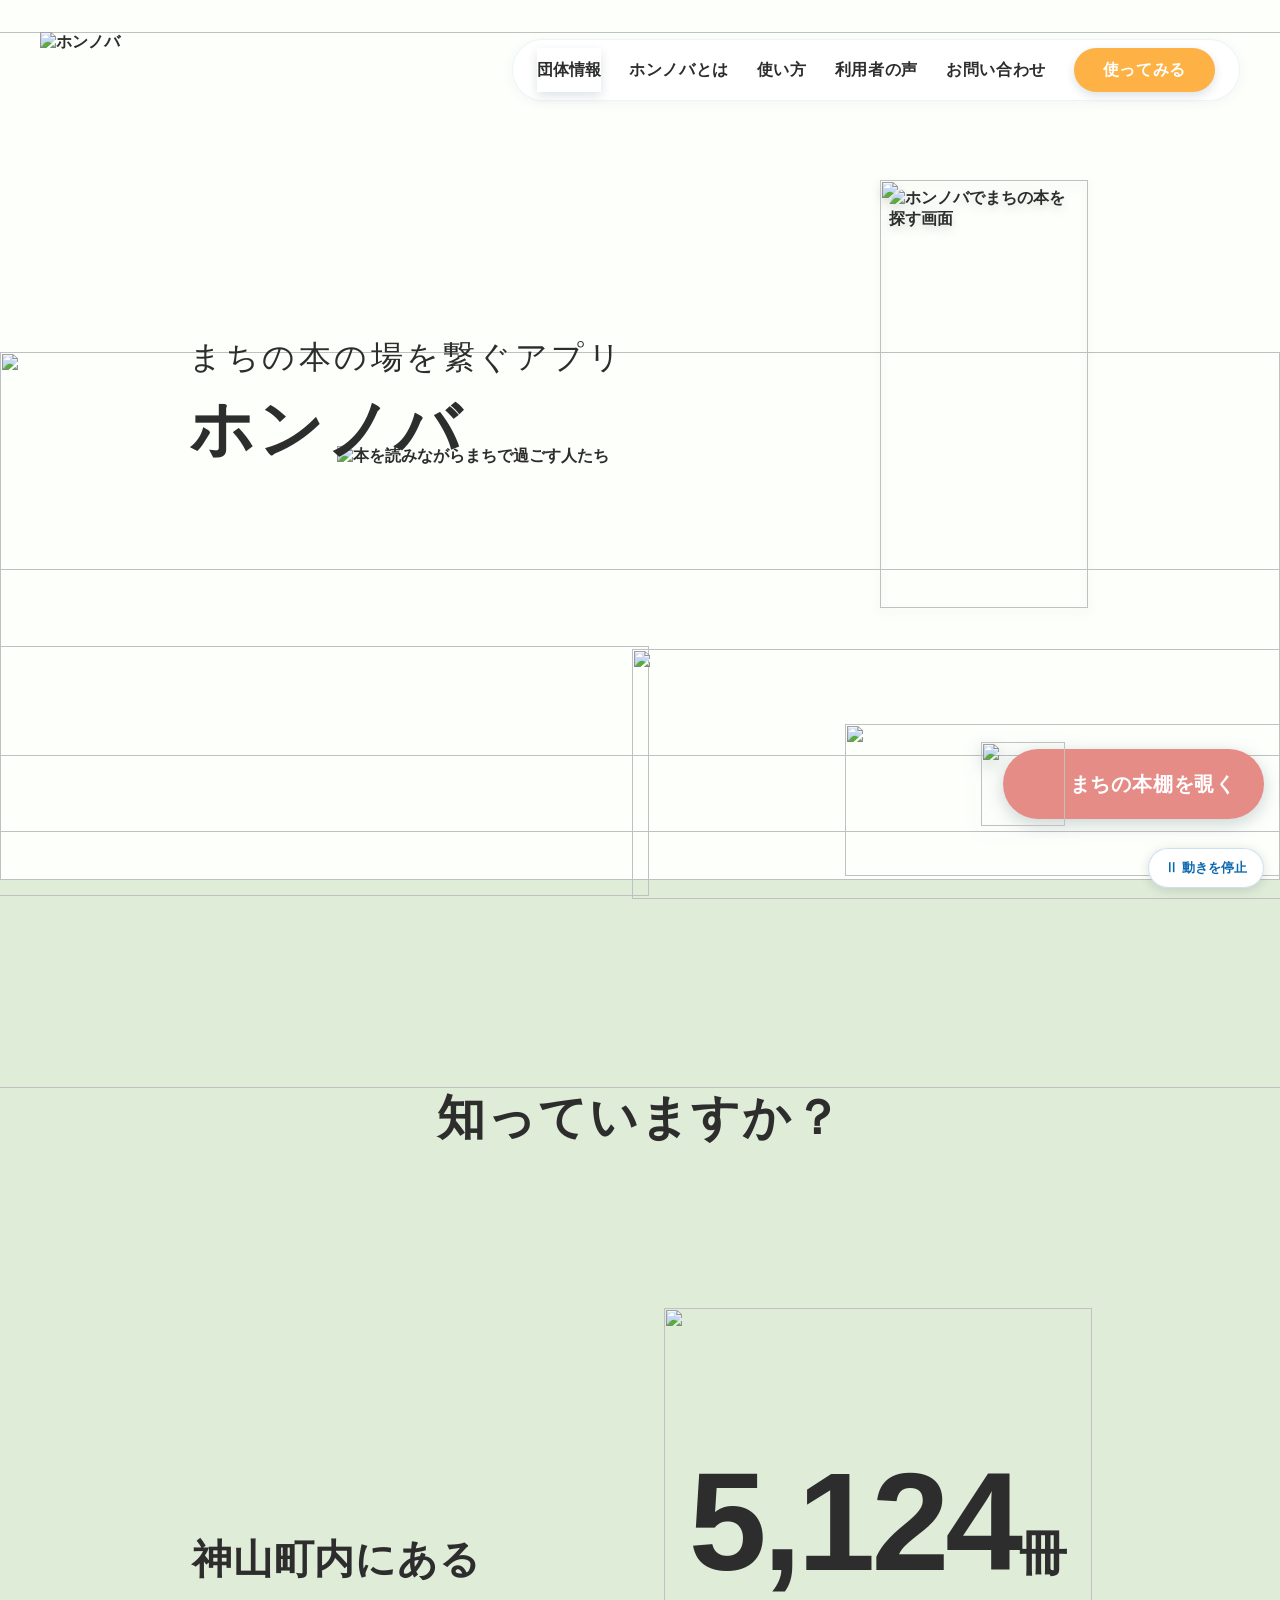
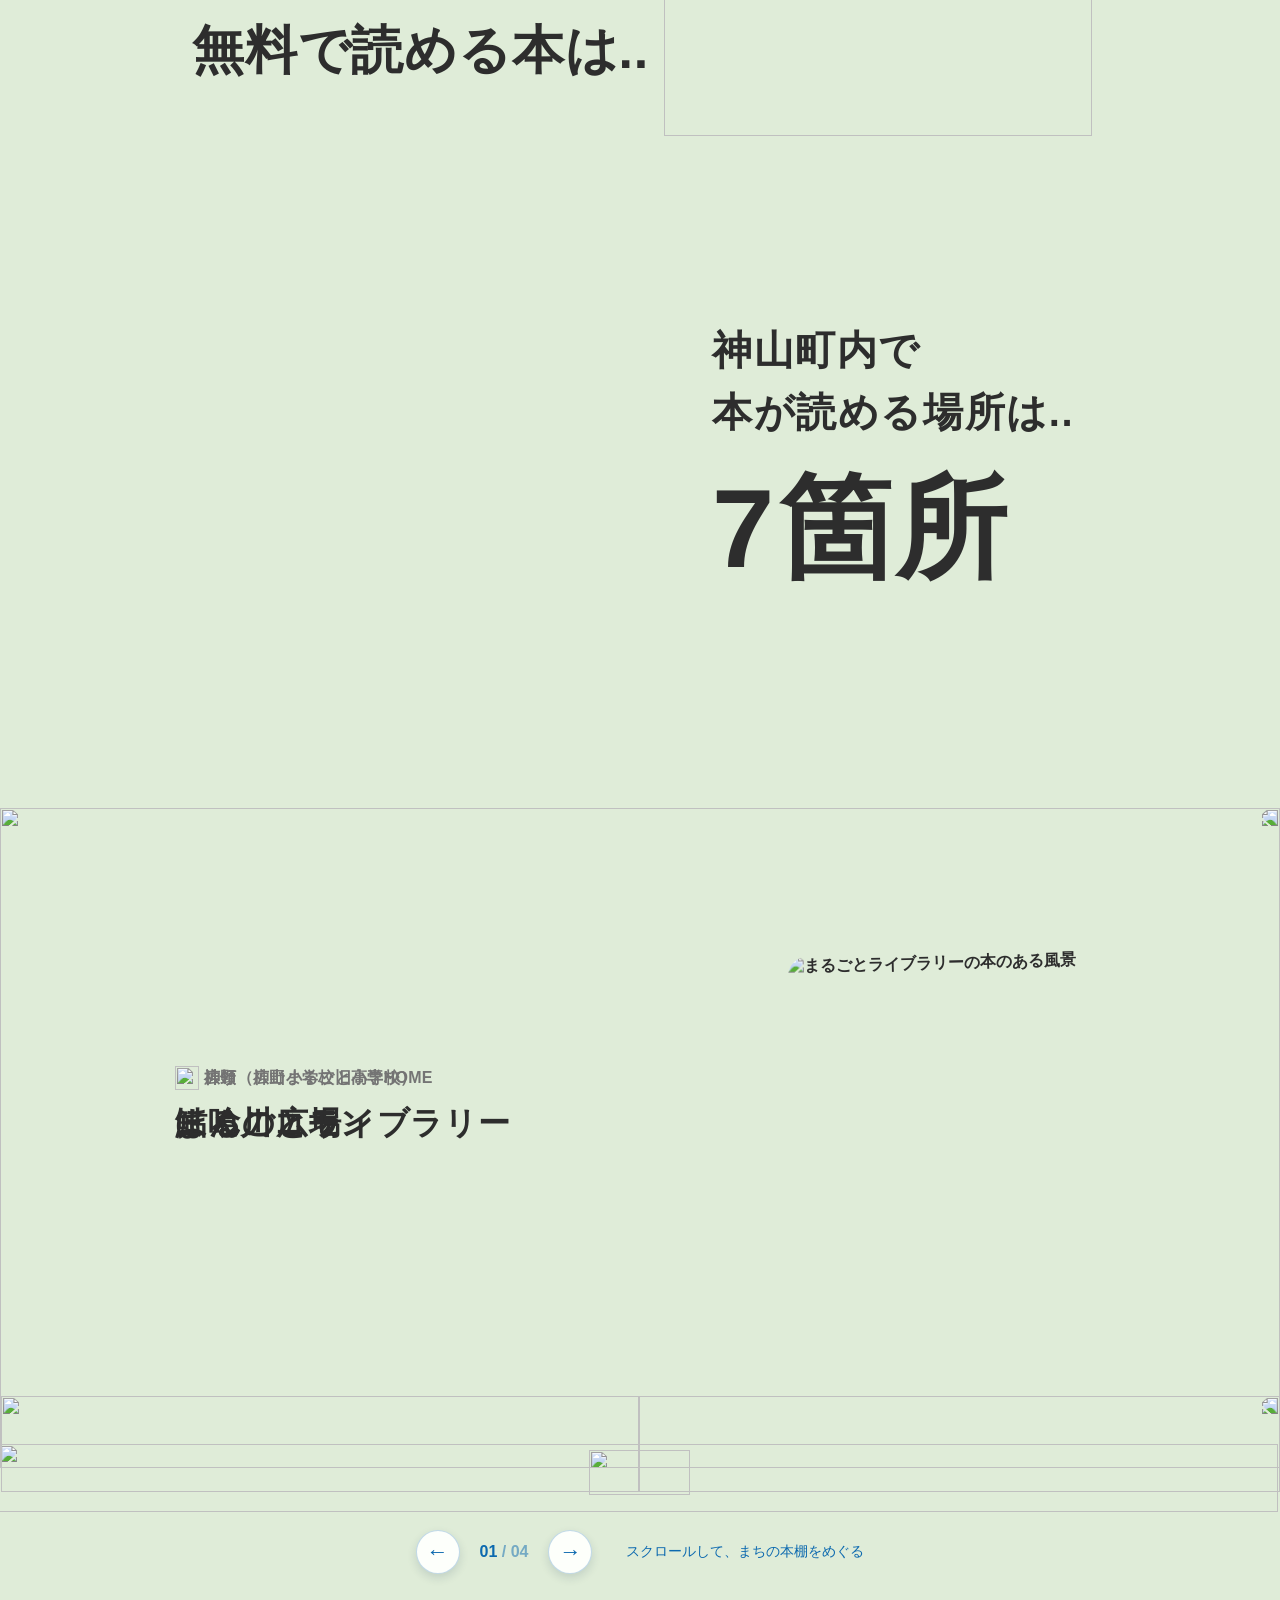
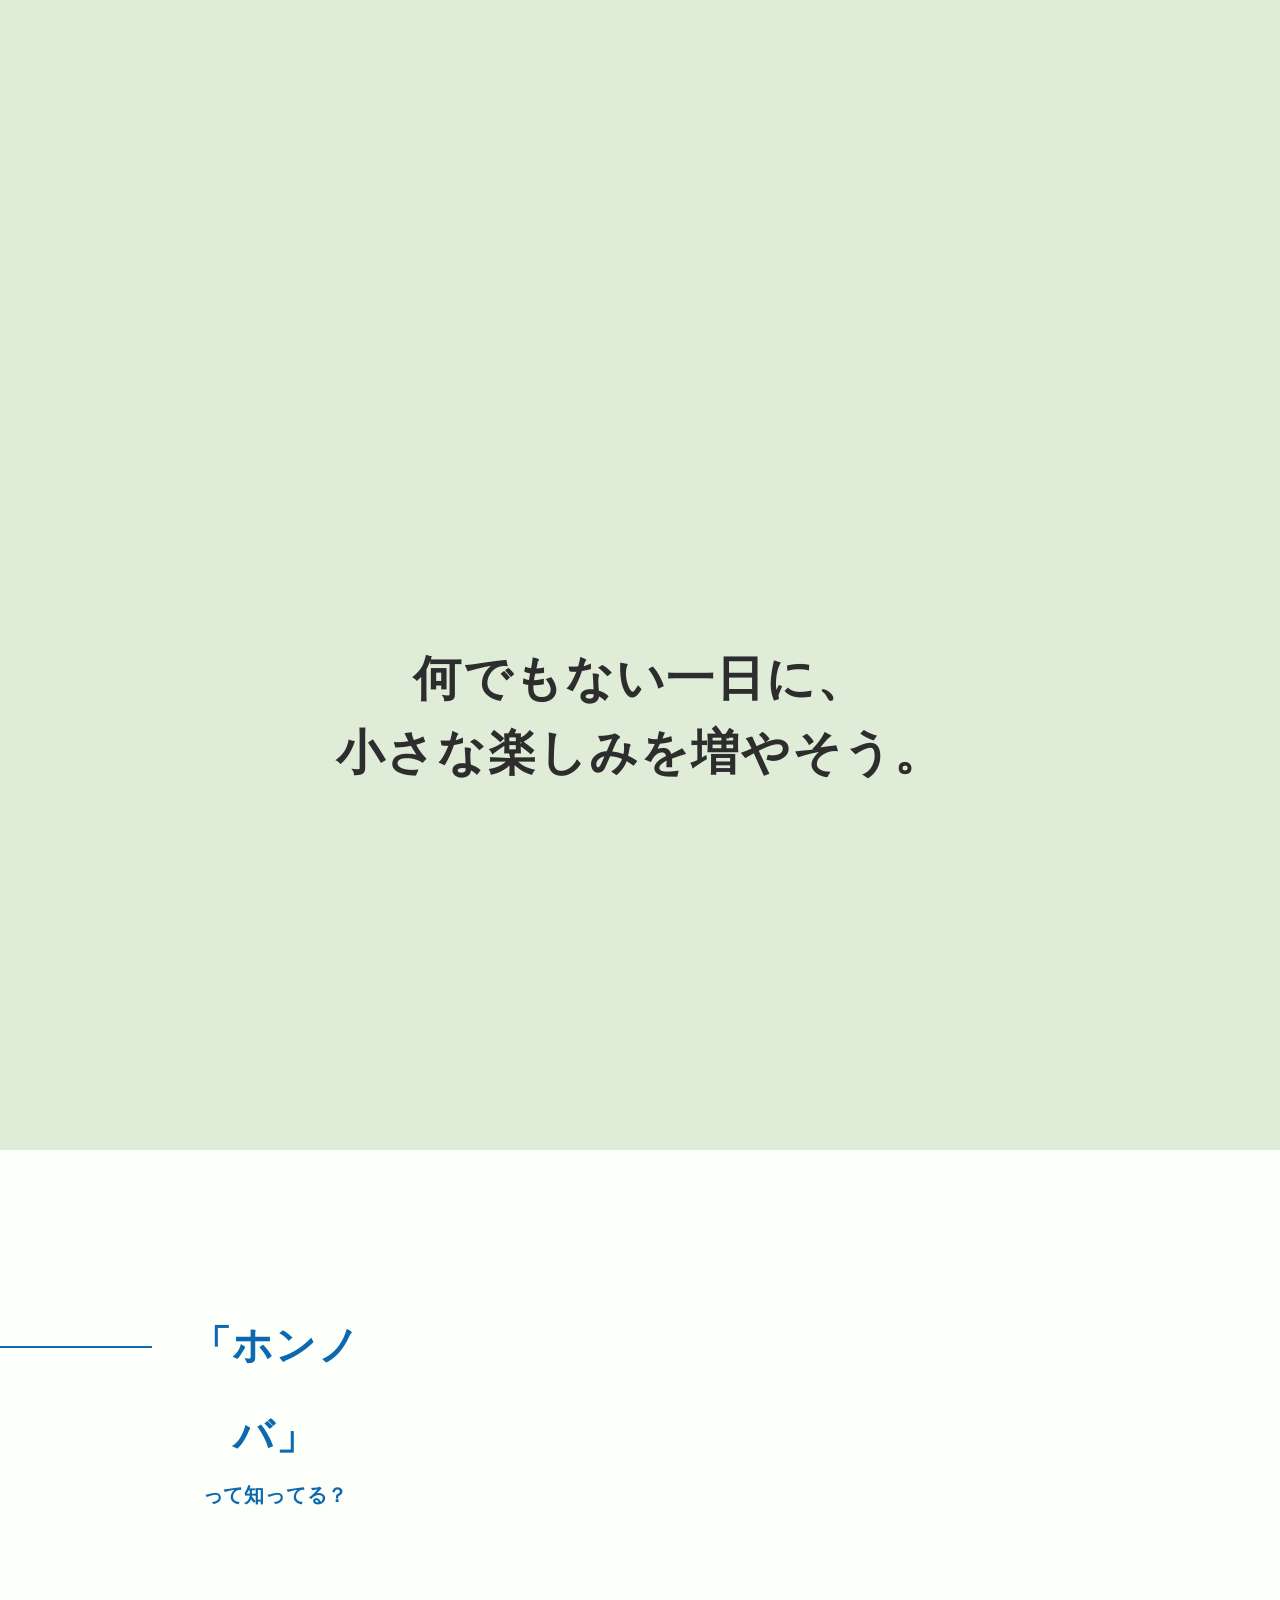
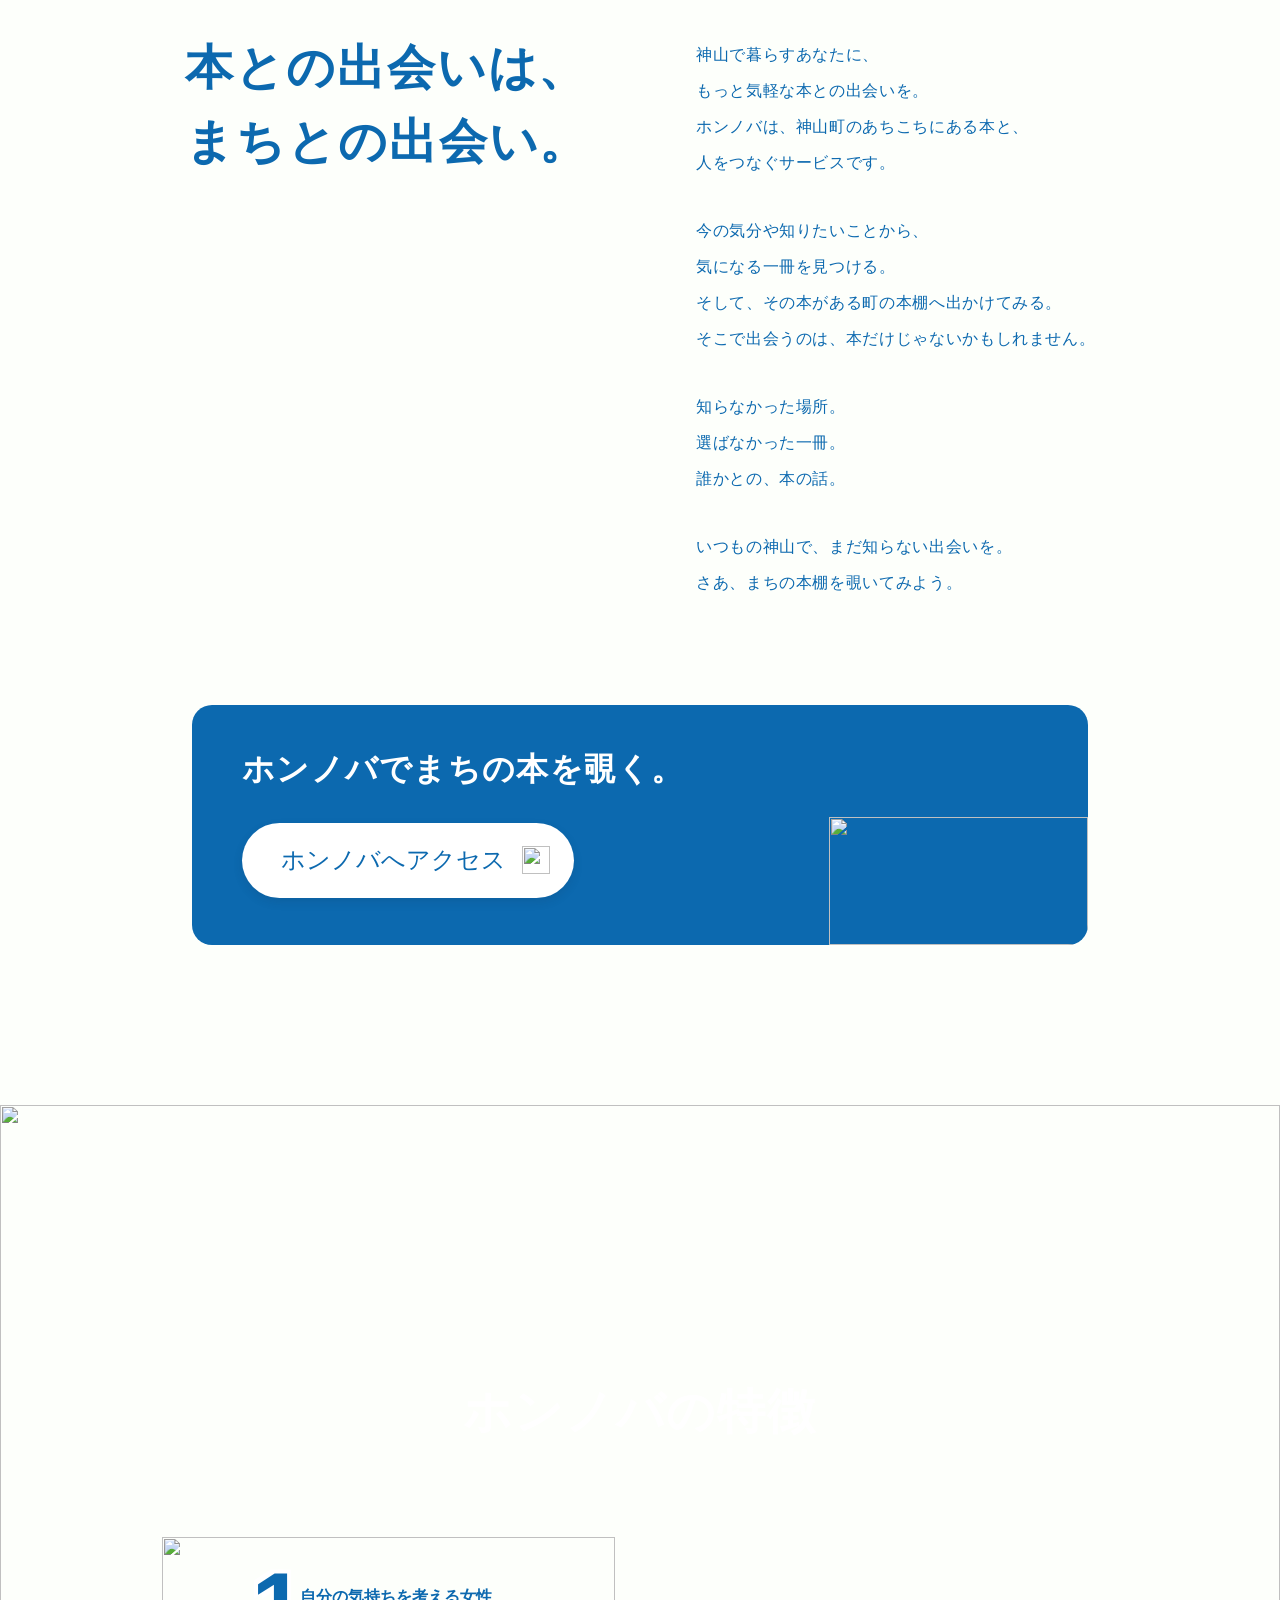
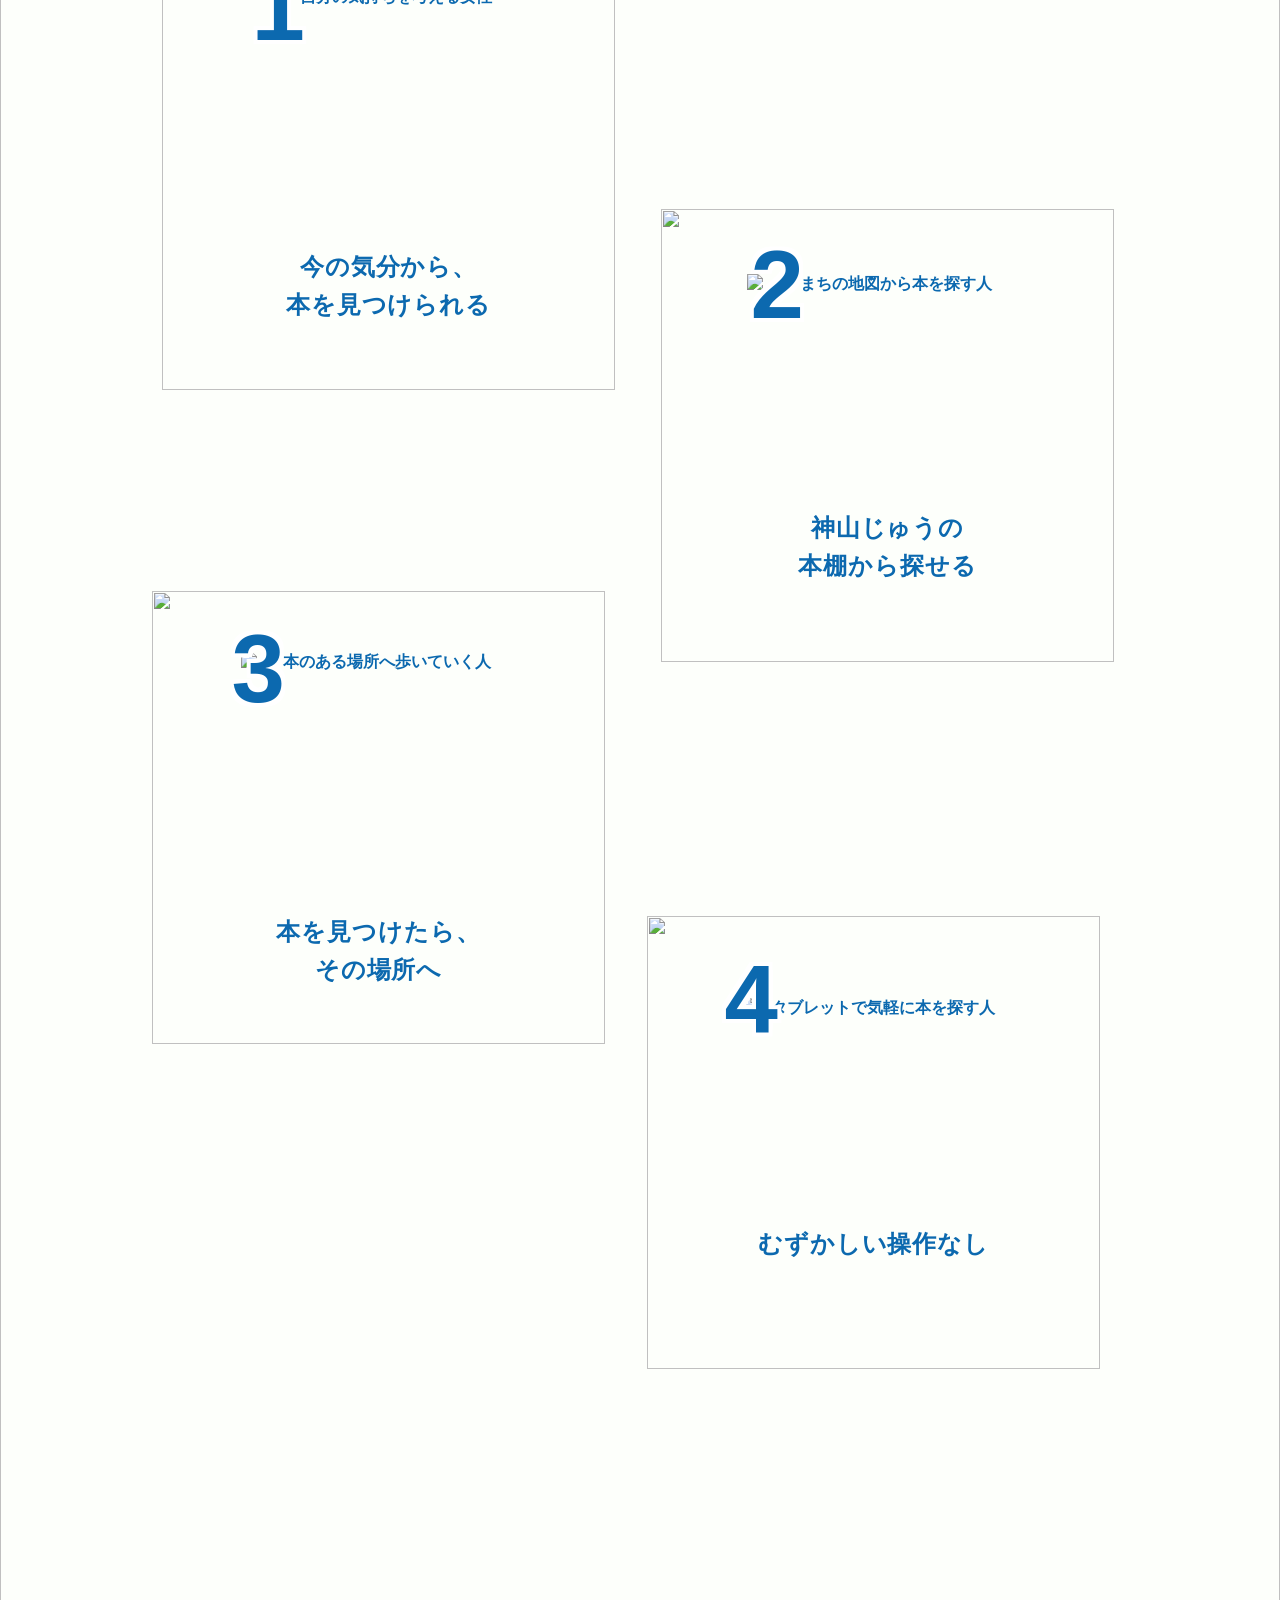
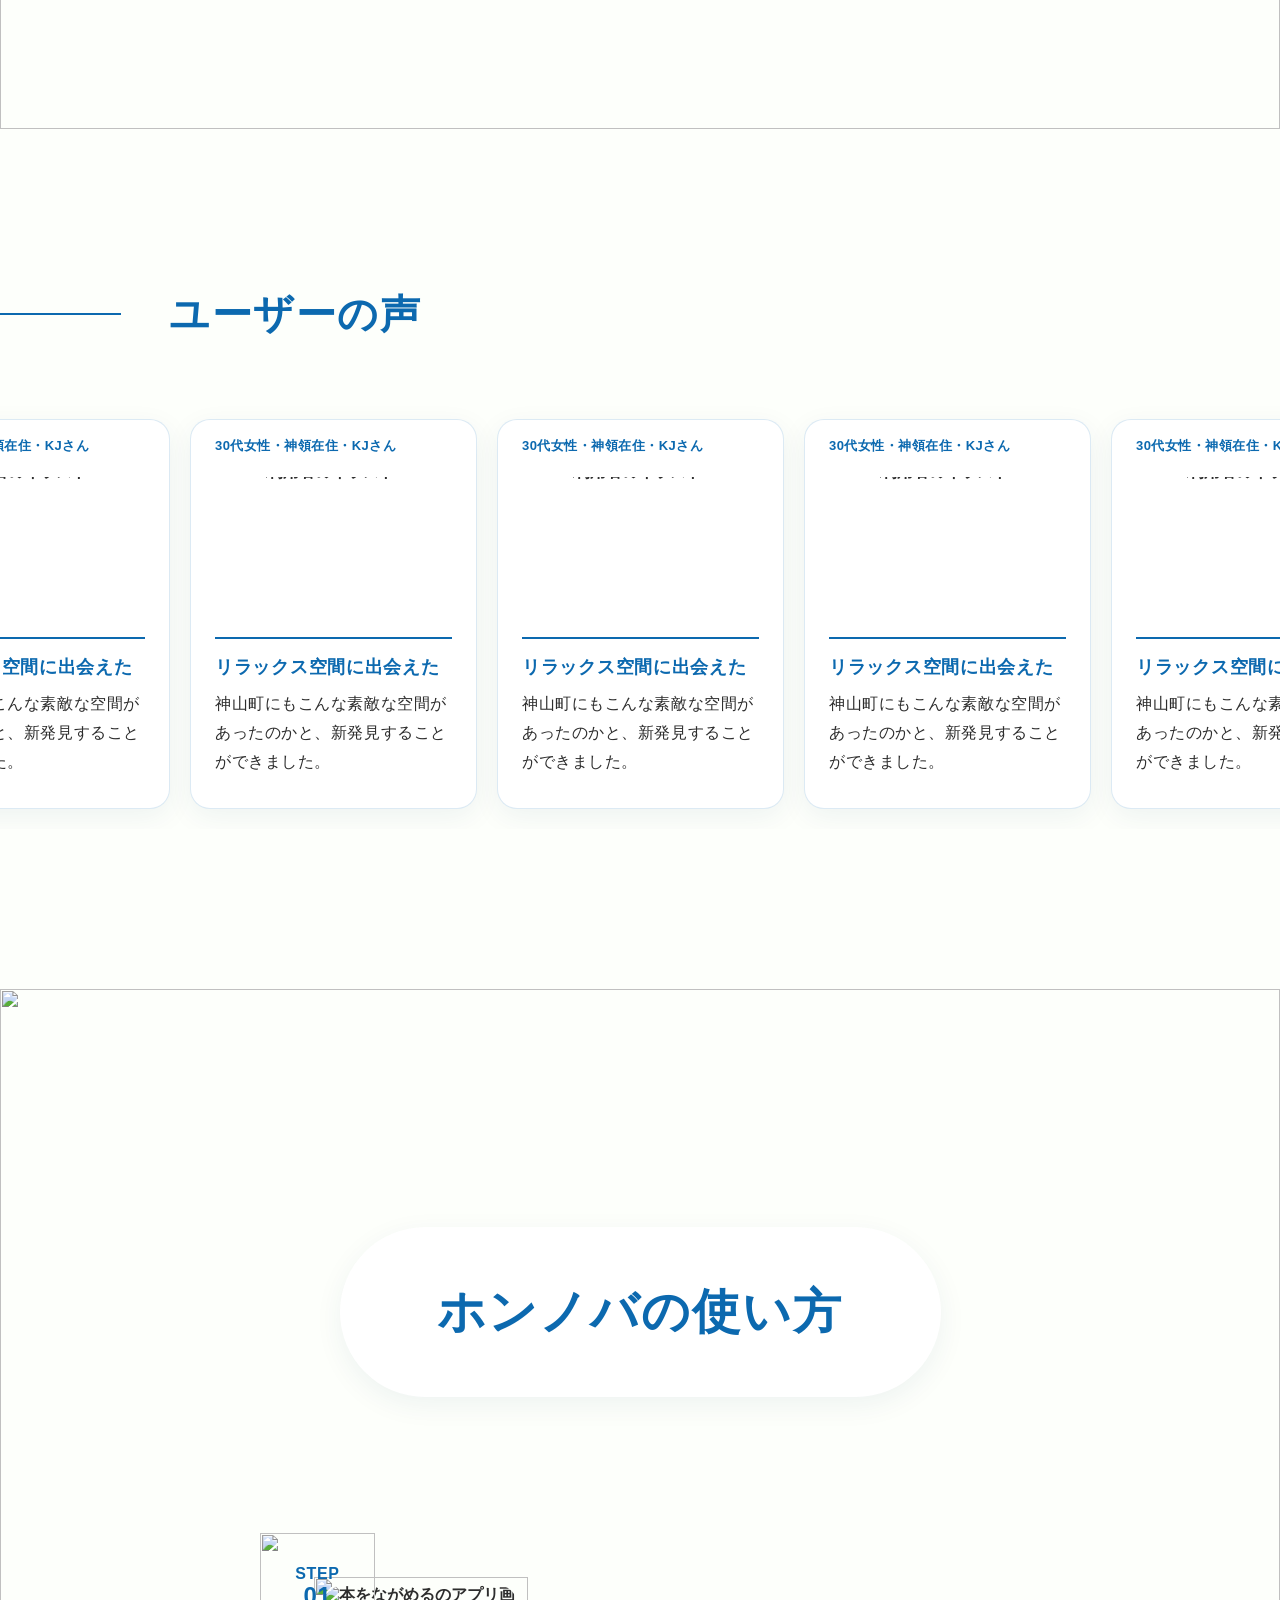
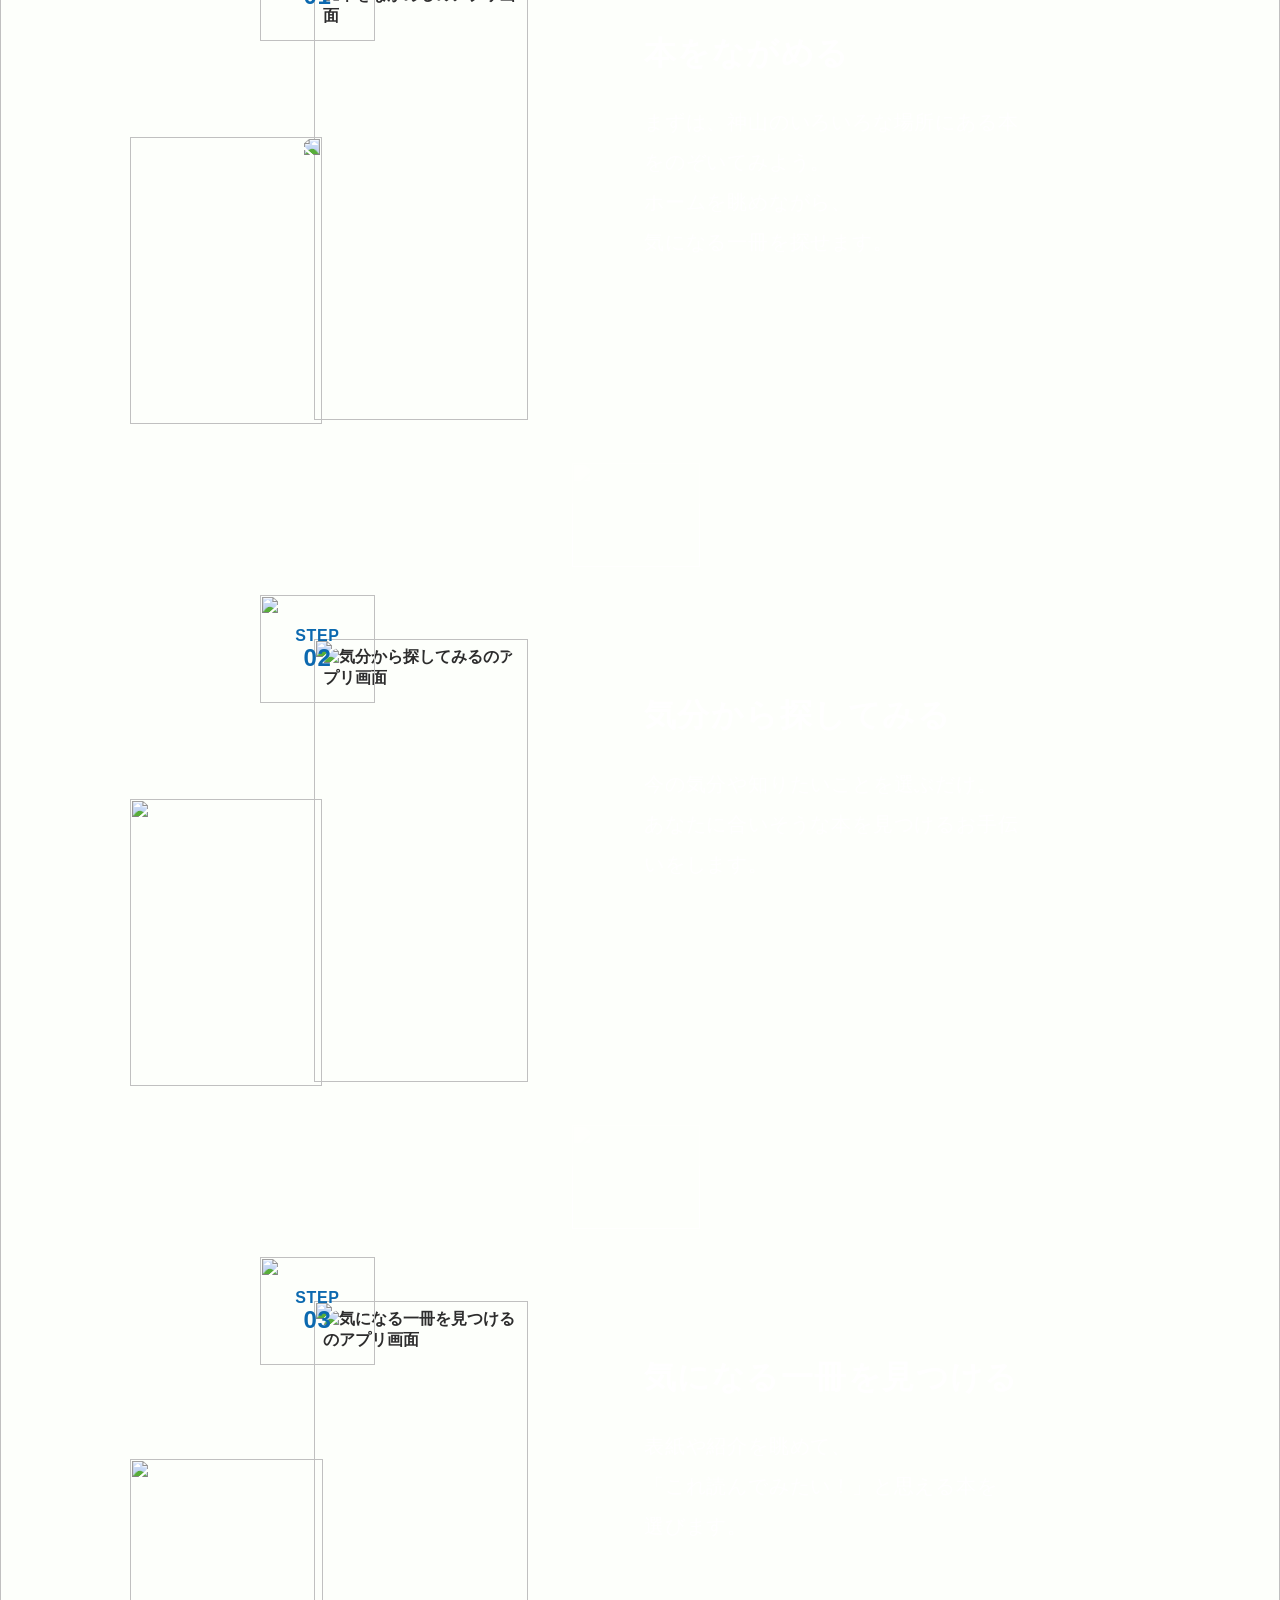
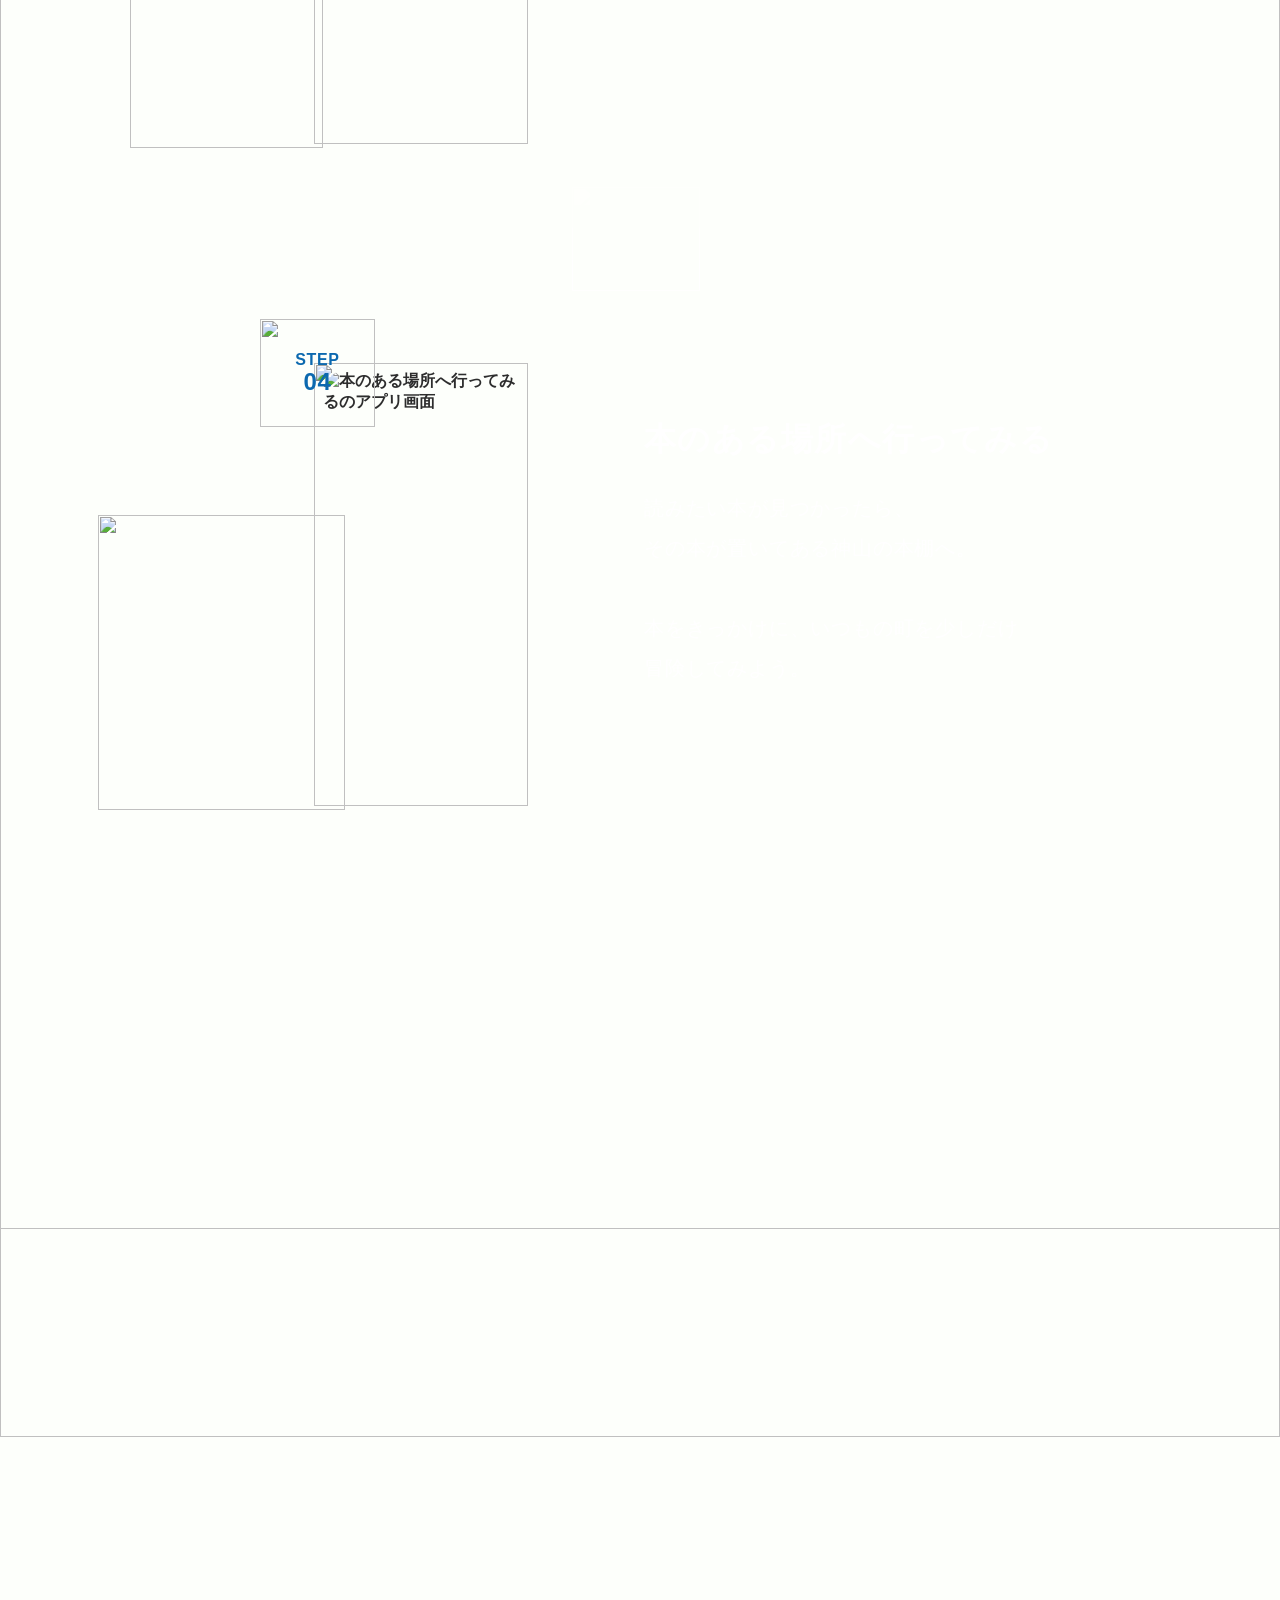
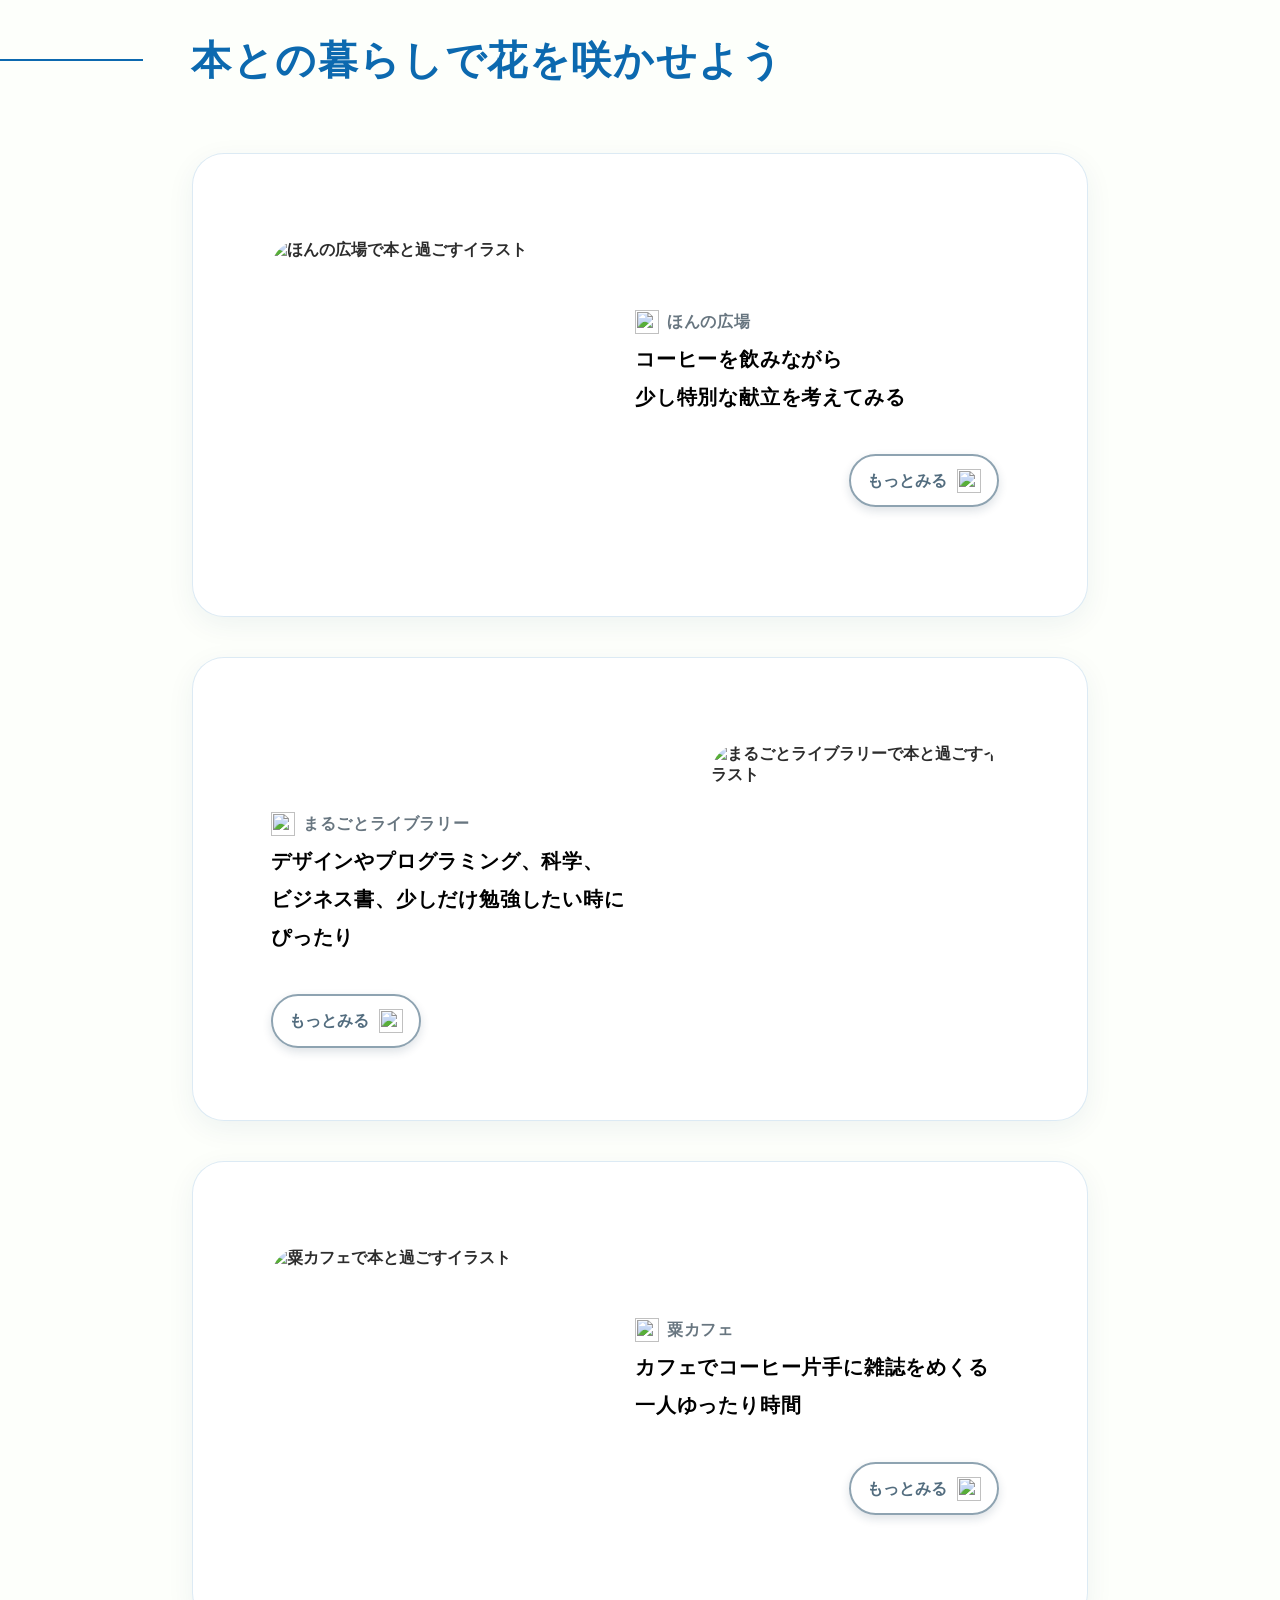
==== index.html @ 7f997991 "Add files via upload" ====
<!doctype html>
<html lang="ja">
<head>
<meta charset="utf-8"><meta name="viewport" content="width=device-width,initial-scale=1">
<title>ホンノバ｜まちの本の場を繋ぐアプリ</title>
<meta name="description" content="神山で暮らすあなたに、もっと気軽な本との出会いを。ホンノバは、神山町のあちこちにある本と、人をつなぐサービスです。">
<link rel="icon" href="assets/logo.png"><link rel="stylesheet" href="fonts.css"><link rel="stylesheet" href="style.css">
<link rel="stylesheet" href="motion.css"><link rel="stylesheet" href="refresh.css"><link rel="stylesheet" href="responsive.css"></head>
<body><a class="skip-link" href="#about">本文へ移動</a>
<main class="site" id="top">
<section class="hero" aria-label="ホンノバ">
<img class="hero-back" src="assets/52108.png" alt="">
<img class="hero-hill" src="assets/48443.svg" alt="" width="1280" height="528">
<header class="header"><a class="brand" href="#top" aria-label="ホンノバ ホーム"><img src="assets/logo.png" alt="ホンノバ" width="176" height="76"></a><button class="menu-toggle" aria-expanded="false" aria-controls="navigation">メニュー</button><nav id="navigation" aria-label="メインナビゲーション"><button data-pending="団体情報">団体情報</button><a href="#about">ホンノバとは</a><a href="#how">使い方</a><a href="#voices">利用者の声</a><a href="contact.html">お問い合わせ</a><a class="access-link try-button" href="https://kamiyama.honnoba.jp/">使ってみる</a></nav></header>
<h1 class="hero-title"><span>まちの本の場を繋ぐアプリ</span><strong>ホンノバ</strong></h1>
<div class="phone hero-phone phone-two"><img src="assets/06074.png" alt="" width="156" height="321"><img class="screen" src="assets/c50bd.png" alt="ホンノバでまちの本を探す画面"></div>
<img class="land-right" src="assets/d7fd2.png" alt="本を読みながらまちで過ごす人たち">
<img class="land-left" src="assets/d7fd2.png" alt="">
<img class="hero-grass-back" src="assets/58b7c.png" alt="">
<img class="hero-garden" src="assets/f7dfd.png" alt=""><img class="hero-grass-left" src="assets/bdcd3.png" alt=""><img class="hero-grass-right" src="assets/bdcd3.png" alt="">

</section>

<section class="town" aria-labelledby="town-title">
<h2 id="town-title">知っていますか？</h2>
<div class="town-facts"><p class="books-label">神山町内にある<strong>無料で読める本は..</strong></p><p class="book-count"><img src="assets/baad1.svg" width="404" height="404" alt=""><span><strong>5,124</strong>冊</span></p><div class="town-map" role="img" aria-label="神山町内の7つの本の場"><div class="map-land"></div><img class="map-pin" src="assets/a3359.png" alt="" style="clip-path:polygon(26.172% 55.000%,26.302% 54.009%,26.685% 53.086%,27.293% 52.293%,28.086% 51.685%,29.009% 51.302%,30.000% 51.172%,30.991% 51.302%,31.914% 51.685%,32.707% 52.293%,33.315% 53.086%,33.698% 54.009%,33.828% 55.000%,33.292% 57.488%,31.723% 59.716%,30.000% 61.094%,28.277% 59.716%,26.708% 57.488%);--pin-index:0"><img class="map-pin" src="assets/a3359.png" alt="" style="clip-path:polygon(51.016% 41.719%,51.146% 40.728%,51.528% 39.805%,52.137% 39.012%,52.930% 38.403%,53.853% 38.021%,54.844% 37.891%,55.835% 38.021%,56.758% 38.403%,57.551% 39.012%,58.159% 39.805%,58.541% 40.728%,58.672% 41.719%,58.136% 44.207%,56.566% 46.356%,54.844% 47.734%,53.121% 46.356%,51.552% 44.207%);--pin-index:1"><img class="map-pin" src="assets/a3359.png" alt="" style="clip-path:polygon(71.016% 27.812%,71.146% 26.822%,71.528% 25.898%,72.137% 25.106%,72.930% 24.497%,73.853% 24.115%,74.844% 23.984%,75.835% 24.115%,76.758% 24.497%,77.551% 25.106%,78.159% 25.898%,78.541% 26.822%,78.672% 27.812%,78.136% 30.301%,76.566% 32.528%,74.844% 33.906%,73.121% 32.528%,71.552% 30.301%);--pin-index:2"><img class="map-pin" src="assets/a3359.png" alt="" style="clip-path:polygon(77.422% 38.594%,77.552% 37.603%,77.935% 36.680%,78.543% 35.887%,79.336% 35.278%,80.259% 34.896%,81.250% 34.766%,82.241% 34.896%,83.164% 35.278%,83.957% 35.887%,84.565% 36.680%,84.948% 37.603%,85.078% 38.594%,84.542% 41.082%,82.973% 43.231%,81.250% 44.609%,79.527% 43.231%,77.958% 41.082%);--pin-index:3"><img class="map-pin" src="assets/a3359.png" alt="" style="clip-path:polygon(70.625% 39.219%,70.755% 38.228%,71.138% 37.305%,71.746% 36.512%,72.539% 35.903%,73.462% 35.521%,74.453% 35.391%,75.444% 35.521%,76.367% 35.903%,77.160% 36.512%,77.768% 37.305%,78.151% 38.228%,78.281% 39.219%,77.745% 41.707%,76.176% 43.856%,74.453% 45.234%,72.730% 43.856%,71.161% 41.707%);--pin-index:4"><img class="map-pin" src="assets/a3359.png" alt="" style="clip-path:polygon(63.984% 42.266%,64.115% 41.275%,64.497% 40.352%,65.106% 39.559%,65.898% 38.950%,66.822% 38.568%,67.812% 38.438%,68.803% 38.568%,69.727% 38.950%,70.519% 39.559%,71.128% 40.352%,71.510% 41.275%,71.641% 42.266%,71.105% 44.754%,69.535% 46.825%,67.812% 48.203%,66.090% 46.825%,64.520% 44.754%);--pin-index:5"><img class="map-pin" src="assets/a3359.png" alt="" style="clip-path:polygon(59.844% 48.672%,59.974% 47.681%,60.357% 46.758%,60.965% 45.965%,61.758% 45.357%,62.681% 44.974%,63.672% 44.844%,64.663% 44.974%,65.586% 45.357%,66.379% 45.965%,66.987% 46.758%,67.370% 47.681%,67.500% 48.672%,66.964% 51.160%,65.395% 53.309%,63.672% 54.688%,61.949% 53.309%,60.380% 51.160%);--pin-index:6"></div><div class="place-count"><p>神山町内で<br>本が読める場所は..</p><strong>7箇所</strong></div></div>
<div class="book-scene" id="town-book" aria-label="神山の本の場をめぐる本"><div class="book-pin"><div class="book-stage"><div class="book-canvas">
<img class="book-cover" src="assets/dd3dc.svg" width="1279" height="68" alt=""><img class="book-spine" src="assets/0e572.svg" width="101" height="45" alt=""><img class="book-pages-left" src="assets/ae942.svg" width="638" height="96" alt=""><img class="book-pages-right" src="assets/09c95.svg" width="641" height="96" alt="">
<article class="book-spread" data-page="0"><div class="spread-half spread-left"><img class="paper" src="assets/3179d.svg" width="672" height="660" alt=""><div class="book-caption"><p><img src="assets/80d46.svg" width="24" height="24" alt="">広野（広野小学校旧小学校）</p><h3>ほんの広場</h3></div></div><div class="spread-half spread-right"><img class="paper" src="assets/8240d.svg" width="672" height="660" alt=""><img class="book-photo" decoding="async" loading="lazy" src="assets/45ef8.png" alt="ほんの広場の本のある風景"></div></article>
<article class="book-spread" data-page="1"><div class="spread-half spread-left"><img class="paper" src="assets/3179d.svg" width="672" height="660" alt=""><div class="book-caption"><p><img src="assets/80d46.svg" width="24" height="24" alt="">神領　神山まるごと高専HOME</p><h3>まるごとライブラリー</h3></div></div><div class="spread-half spread-right"><img class="paper" src="assets/8240d.svg" width="672" height="660" alt=""><img class="book-photo" decoding="async" loading="lazy" src="assets/a1fb2.png" alt="まるごとライブラリーの本のある風景"></div></article>
<article class="book-spread" data-page="2"><div class="spread-half spread-left"><img class="paper" src="assets/3179d.svg" width="672" height="660" alt=""><div class="book-caption"><p><img src="assets/80d46.svg" width="24" height="24" alt="">神領</p><h3>鮎喰川コモン</h3></div></div><div class="spread-half spread-right"><img class="paper" src="assets/8240d.svg" width="672" height="660" alt=""><img class="book-photo" decoding="async" loading="lazy" src="assets/d0273.png" alt="鮎喰川コモンの本のある風景"></div></article>
<article class="book-spread" data-page="3"><div class="spread-half spread-left"><img class="paper" src="assets/3179d.svg" width="672" height="660" alt=""><div class="book-caption"><p><img src="assets/80d46.svg" width="24" height="24" alt="">神領</p><h3>おうち診療所</h3></div></div><div class="spread-half spread-right"><img class="paper" src="assets/8240d.svg" width="672" height="660" alt=""><img class="book-photo" decoding="async" loading="lazy" src="assets/d0273.png" alt="おうち診療所の本のある風景"></div></article>
<div class="book-leaf" aria-hidden="true"><div class="leaf-front"></div><div class="leaf-back"></div></div></div></div><p class="book-readable" aria-live="polite"></p><div class="book-controls"><button class="book-prev" aria-label="前のページ">←</button><p><span class="book-current">01</span><span class="book-total"> / 04</span></p><button class="book-next" aria-label="次のページ">→</button><span class="book-hint">スクロールして、まちの本棚をめぐる</span></div></div></div>
<p class="town-closing">何でもない一日に、<br>小さな楽しみを増やそう。</p><div class="town-garden"><img src="assets/f7dfd.png" alt=""></div>
</section>
<section class="about" id="about" aria-labelledby="about-title">
<h2 class="ruled-title" id="about-title"><span>「ホンノバ」<small>って知ってる？</small></span></h2>
<div class="about-content"><h3>本との出会いは、<br>まちとの出会い。</h3><div class="about-copy"><p>神山で暮らすあなたに、<br>もっと気軽な本との出会いを。<br>ホンノバは、神山町のあちこちにある本と、<br>人をつなぐサービスです。</p><p>今の気分や知りたいことから、<br>気になる一冊を見つける。<br>そして、その本がある町の本棚へ出かけてみる。<br>そこで出会うのは、本だけじゃないかもしれません。</p><p>知らなかった場所。<br>選ばなかった一冊。<br>誰かとの、本の話。</p><p>いつもの神山で、まだ知らない出会いを。<br>さあ、まちの本棚を覗いてみよう。</p></div></div>
<aside class="cta"><p>ホンノバでまちの本を覗く。</p><a class="access-link" href="https://kamiyama.honnoba.jp/">ホンノバへアクセス <img src="assets/512b7.svg" alt="" width="28" height="28"></a><img class="cta-character" src="assets/7f5d9.svg" alt="" width="259" height="128.227"></aside>
</section>
<section class="features" id="features" aria-labelledby="features-title"><img class="features-wave" src="assets/4a56d.svg" width="1280" height="2224" alt=""><h2 id="features-title">ホンノバの特徴</h2><div class="feature-grid">
<article class="feature feature-1"><img class="feature-circle" src="assets/d85d7.svg" width="453" height="453" alt=""><span class="feature-number">1</span><div class="feature-art"><img src="assets/2273d.png" alt="自分の気持ちを考える女性"></div><h3>今の気分から、<br>本を見つけられる</h3></article>
<article class="feature feature-2"><img class="feature-circle" src="assets/151d5.svg" width="453" height="453" alt=""><span class="feature-number">2</span><div class="feature-art"><img src="assets/dc7cf.png" alt="まちの地図から本を探す人"></div><h3>神山じゅうの<br>本棚から探せる</h3></article>
<article class="feature feature-3"><img class="feature-circle" src="assets/151d5.svg" width="453" height="453" alt=""><span class="feature-number">3</span><div class="feature-art"><img src="assets/93d4b.png" alt="本のある場所へ歩いていく人"></div><h3>本を見つけたら、<br>その場所へ</h3></article>
<article class="feature feature-4"><img class="feature-circle" src="assets/151d5.svg" width="453" height="453" alt=""><span class="feature-number">4</span><div class="feature-art"><img src="assets/531b1.png" alt="タブレットで気軽に本を探す人"></div><h3>むずかしい操作なし</h3></article>
</div></section>

<section class="voices" id="voices" aria-labelledby="voices-title"><h2 class="ruled-title" id="voices-title">ユーザーの声</h2><div class="voice-track" tabindex="0" aria-label="ユーザーの声。左右にスクロールできます"><article class="voice-card"><p class="voice-person">30代女性・神領在住・KJさん</p><div class="voice-avatar"><img src="assets/b840d.png" alt="利用者のイラスト"></div><div class="voice-copy"><h3>リラックス空間に出会えた</h3><p>神山町にもこんな素敵な空間があったのかと、新発見することができました。</p></div></article><article class="voice-card"><p class="voice-person">30代女性・神領在住・KJさん</p><div class="voice-avatar"><img src="assets/b840d.png" alt="利用者のイラスト"></div><div class="voice-copy"><h3>リラックス空間に出会えた</h3><p>神山町にもこんな素敵な空間があったのかと、新発見することができました。</p></div></article><article class="voice-card"><p class="voice-person">30代女性・神領在住・KJさん</p><div class="voice-avatar"><img src="assets/b840d.png" alt="利用者のイラスト"></div><div class="voice-copy"><h3>リラックス空間に出会えた</h3><p>神山町にもこんな素敵な空間があったのかと、新発見することができました。</p></div></article><article class="voice-card"><p class="voice-person">30代女性・神領在住・KJさん</p><div class="voice-avatar"><img src="assets/b840d.png" alt="利用者のイラスト"></div><div class="voice-copy"><h3>リラックス空間に出会えた</h3><p>神山町にもこんな素敵な空間があったのかと、新発見することができました。</p></div></article><article class="voice-card"><p class="voice-person">30代女性・神領在住・KJさん</p><div class="voice-avatar"><img src="assets/b840d.png" alt="利用者のイラスト"></div><div class="voice-copy"><h3>リラックス空間に出会えた</h3><p>神山町にもこんな素敵な空間があったのかと、新発見することができました。</p></div></article></div></section>
<section class="how" id="how" aria-labelledby="how-title"><img class="how-background" src="assets/c5435.svg" width="1280" height="3648" alt=""><h2 id="how-title">ホンノバの使い方</h2><ol class="steps"><li class="step step-1"><div class="step-visual"><img class="step-person" src="assets/step-1-palette.png" width="192" height="287" alt="" aria-hidden="true"><div class="phone"><img src="assets/06074.png" width="214" height="443" alt=""><img class="screen" src="assets/859d1.png" alt="本をながめるのアプリ画面"></div><span class="step-badge"><img src="assets/ce578.svg" width="115" height="108" alt=""><span>STEP<strong>01</strong></span></span></div><div class="step-copy"><h3>本をながめる</h3><p>まずは、神山のいろいろな場所にある本をのぞいてみよう。<br>ホームを眺めながら、<br>気になる一冊を探せます。</p></div><span class="step-arrow" role="img" aria-label="次のステップ"><img class="arrow-chevron" src="assets/17143.svg" alt="" aria-hidden="true" style="--chevron:0"><img class="arrow-chevron" src="assets/17143.svg" alt="" aria-hidden="true" style="--chevron:1"><img class="arrow-chevron" src="assets/17143.svg" alt="" aria-hidden="true" style="--chevron:2"></span></li><li class="step step-2"><div class="step-visual"><img class="step-person" src="assets/step-2-palette.png" width="191" height="287" alt="" aria-hidden="true"><div class="phone"><img src="assets/06074.png" width="214" height="443" alt=""><img class="screen" src="assets/683e0.png" alt="気分から探してみるのアプリ画面"></div><span class="step-badge"><img src="assets/d784e.svg" width="115" height="108" alt=""><span>STEP<strong>02</strong></span></span></div><div class="step-copy"><h3>気分から探してみる</h3><p>今の気分や知りたいことを選ぶだけ。<br>あなたに合いそうな本を見つけるお手伝いをします。</p></div><span class="step-arrow" role="img" aria-label="次のステップ"><img class="arrow-chevron" src="assets/17143.svg" alt="" aria-hidden="true" style="--chevron:0"><img class="arrow-chevron" src="assets/17143.svg" alt="" aria-hidden="true" style="--chevron:1"><img class="arrow-chevron" src="assets/17143.svg" alt="" aria-hidden="true" style="--chevron:2"></span></li><li class="step step-3"><div class="step-visual"><img class="step-person" src="assets/step-3-palette.png" width="193" height="289" alt="" aria-hidden="true"><div class="phone"><img src="assets/06074.png" width="214" height="443" alt=""><img class="screen" src="assets/bfaca.png" alt="気になる一冊を見つけるのアプリ画面"></div><span class="step-badge"><img src="assets/3f329.svg" width="115" height="108" alt=""><span>STEP<strong>03</strong></span></span></div><div class="step-copy"><h3>気になる一冊を見つける</h3><p>表紙や紹介を眺めて、<br>「これ読んでみたい！」と思える本を<br>選びます。</p></div><span class="step-arrow" role="img" aria-label="次のステップ"><img class="arrow-chevron" src="assets/17143.svg" alt="" aria-hidden="true" style="--chevron:0"><img class="arrow-chevron" src="assets/17143.svg" alt="" aria-hidden="true" style="--chevron:1"><img class="arrow-chevron" src="assets/17143.svg" alt="" aria-hidden="true" style="--chevron:2"></span></li><li class="step step-4"><div class="step-visual"><img class="step-person" src="assets/step-4-palette.png" width="247" height="295" alt="" aria-hidden="true"><div class="phone"><img src="assets/06074.png" width="214" height="443" alt=""><img class="screen" src="assets/a741f.png" alt="本のある場所へ行ってみるのアプリ画面"></div><span class="step-badge"><img src="assets/d784e.svg" width="115" height="108" alt=""><span>STEP<strong>04</strong></span></span></div><div class="step-copy"><h3>本のある場所へ行ってみる</h3><p>読みたい本が見つかったら、<br>その本が置いてある神山の本棚へ。<br><br>本をきっかけに、いつもの町を少しだけ冒険してみよう。</p></div></li></ol></section>
<section class="places" id="places" aria-labelledby="places-title"><img class="places-background" src="assets/d2850.svg" width="1757" height="2564.934" alt=""><h2 class="ruled-title" id="places-title">本との暮らしで花を咲かせよう</h2><div class="place-list"><article class="place "><div class="place-placeholder"><img src="assets/38e08.png" alt="ほんの広場で本と過ごすイラスト" loading="lazy"></div><div class="place-content"><p class="location"><img src="assets/fbade.svg" alt="" width="24" height="24">ほんの広場</p><h3>コーヒーを飲みながら<br>少し特別な献立を考えてみる</h3><button class="more" data-place="ほんの広場">もっとみる<img src="assets/c36d9.svg" alt="" width="24" height="24"></button></div></article><article class="place reverse"><div class="place-placeholder"><img src="assets/60de8.png" alt="まるごとライブラリーで本と過ごすイラスト" loading="lazy"></div><div class="place-content"><p class="location"><img src="assets/fbade.svg" alt="" width="24" height="24">まるごとライブラリー</p><h3>デザインやプログラミング、科学、<br>ビジネス書、少しだけ勉強したい時にぴったり</h3><button class="more" data-place="まるごとライブラリー">もっとみる<img src="assets/c36d9.svg" alt="" width="24" height="24"></button></div></article><article class="place "><div class="place-placeholder"><img src="assets/f924c.png" alt="粟カフェで本と過ごすイラスト" loading="lazy"></div><div class="place-content"><p class="location"><img src="assets/fbade.svg" alt="" width="24" height="24">粟カフェ</p><h3>カフェでコーヒー片手に雑誌をめくる<br>一人ゆったり時間</h3><button class="more" data-place="粟カフェ">もっとみる<img src="assets/c36d9.svg" alt="" width="24" height="24"></button></div></article><article class="place reverse"><div class="place-placeholder"><img src="assets/93ed8.png" alt="改善センターで本と過ごすイラスト" loading="lazy"></div><div class="place-content"><p class="location"><img src="assets/fbade.svg" alt="" width="24" height="24">改善センター</p><h3>ジャンプなどいろんな漫画が読める！<br>暑い時期の新しい遊び場</h3><button class="more" data-place="改善センター">もっとみる<img src="assets/c36d9.svg" alt="" width="24" height="24"></button></div></article></div><aside class="cta"><p>ホンノバでまちの本を覗く。</p><a class="access-link" href="https://kamiyama.honnoba.jp/">ホンノバへアクセス <img src="assets/512b7.svg" alt="" width="28" height="28"></a><img class="cta-character" src="assets/7f5d9.svg" alt="" width="259" height="128.227"></aside></section>
<section class="follow" id="follow" aria-labelledby="follow-title"><img class="follow-background" src="assets/1a913.svg" width="1280" height="1503.5" alt=""><h2 class="ruled-title" id="follow-title">Follow us</h2><div class="follow-content"><div class="social-phones"><div class="phone"><img src="assets/06074.png" width="201" height="413" alt=""><img class="screen" src="assets/a654e.png" alt="ホンノバのInstagram"></div><div class="phone"><img src="assets/06074.png" width="201" height="413" alt=""><video class="screen follow-video" autoplay loop muted playsinline disablepictureinpicture disableremoteplayback preload="metadata" aria-label="チェアリングの紹介動画"><source src="assets/chairing-reel.mp4" type="video/mp4">動画を再生できない場合は、<a href="assets/chairing-reel.mp4">こちらからご覧ください</a>。</video></div></div><div class="social-copy"><p>SNSでも神山町のいろんな本の<br>情報を発信しています！</p><button data-pending="Instagram" aria-label="ホンノバのInstagram"><img src="assets/569fe.svg" width="64" height="64" alt="Instagram"></button></div></div>
<footer id="contact"><p class="contact-intro">お気軽にお問い合わせください！</p><a class="contact-button" href="contact.html">お問い合わせ<img src="assets/d4d82.svg" width="24" height="24" alt=""></a><p class="footer-tagline">本のある場にホンノバあり。</p></footer><img class="footer-grass" src="assets/58b7c.png" alt=""></section>
</main>
<a class="access-link bookshelf-button" href="https://kamiyama.honnoba.jp/"><img src="assets/05ca9.png" alt="" width="84" height="84"><span>まちの本棚を覗く</span></a>
<dialog id="notice" aria-labelledby="notice-title"><button class="dialog-x" aria-label="閉じる">×</button><h2 id="notice-title"></h2><p id="notice-body"></p><button class="dialog-close">閉じる</button></dialog>
<dialog id="place-detail" aria-labelledby="place-detail-title"><div class="place-dialog-head"><h2 id="place-detail-title"><img src="assets/c0193.svg" width="24" height="24" alt=""><span>ほんの広場</span></h2><button class="place-dialog-x" aria-label="閉じる">×</button></div><div class="place-dialog-body"><div class="detail-cover" aria-hidden="true"></div><h3 class="place-detail-heading"></h3><div class="detail-gallery" aria-hidden="true"><div></div><div></div><div></div><div></div><img src="assets/ef887.svg" width="357" height="357" alt=""></div><section class="detail-books"><h3>どんな本があるの？</h3></section><section class="detail-activities"><h3>ここではこんな過ごし方ができます。</h3></section><aside class="detail-cta"><p>ホンノバで営業時間や住所を知ろう</p><a class="access-link" href="https://kamiyama.honnoba.jp/">ホンノバへアクセス<img src="assets/143c4.svg" width="24" height="24" alt=""></a><div aria-hidden="true"></div></aside><button class="place-dialog-close">閉じる</button></div></dialog><script src="app.js"></script><script src="motion.js"></script><script src="book.js"></script></body></html>
---- fonts.css ----
@font-face {
  font-family: 'Noto Sans JP';
  font-style: normal;
  font-weight: 400;
  font-display: swap;
  src: url(assets/type-0.ttf) format('truetype');
}
@font-face {
  font-family: 'Noto Sans JP';
  font-style: normal;
  font-weight: 500;
  font-display: swap;
  src: url(assets/type-1.ttf) format('truetype');
}
@font-face {
  font-family: 'Noto Sans JP';
  font-style: normal;
  font-weight: 700;
  font-display: swap;
  src: url(assets/type-2.ttf) format('truetype');
}
@font-face {
  font-family: 'Zen Old Mincho';
  font-style: normal;
  font-weight: 600;
  font-display: swap;
  src: url(assets/type-3.ttf) format('truetype');
}
---- style.css ----
:root{--blue:#0c69af;--ink:#2d2d2d;--paper:#fdfffb;--green:#dfecd8;--orange:#feb145;--coral:#e68c87}*{box-sizing:border-box}html{scroll-behavior:smooth}body{margin:0;background:var(--paper);color:var(--ink);font-family:'Noto Sans JP',sans-serif;font-weight:700}p,h1,h2,h3,figure{margin:0}button,a{-webkit-tap-highlight-color:transparent}button{font:inherit;color:inherit;cursor:pointer}a{color:inherit;text-decoration:none}button{border:0;background:none}img{display:block}button:hover,a:hover{filter:brightness(.95)}button:focus-visible,a:focus-visible{outline:3px solid #e68c87;outline-offset:6px}.site{max-width:1280px;margin:auto;overflow:clip}.skip-link{position:fixed;top:-80px;left:16px;z-index:100;background:white;padding:16px}.skip-link:focus{top:16px}.hero{position:relative;height:880px;isolation:isolate}.hero-back{position:absolute;left:-656px;top:32px;width:2172px;height:724px;object-fit:cover;z-index:-2}.hero-hill{position:absolute;top:352px;left:0;z-index:-1}.header{position:absolute;inset:32px 40px auto;display:flex;justify-content:space-between;align-items:center;z-index:10}.brand img{width:176px;height:76px;object-fit:contain}nav{display:flex;align-items:center;gap:28px;padding:8px 24px;background:white;border-radius:999px;box-shadow:0 1px 4px #0004;font-size:16px;letter-spacing:.64px;white-space:nowrap}nav button{padding:0}.try-button{background:var(--orange);border-radius:999px;color:white;padding:10px 29px!important;min-height:44px}.menu-toggle{display:none}.hero-title{position:absolute;left:105px;top:341px;line-height:1.5;z-index:1;letter-spacing:2.56px}.hero-title span{display:block;font-size:32px;font-weight:400;letter-spacing:3.52px}.hero-title strong{display:block;font-size:64px}.phone{position:relative;flex:none;isolation:isolate}.phone>img:first-child{width:100%;height:100%}.phone .screen{position:absolute;top:1.88%;left:4.4%;width:91.12%;height:96.24%;object-fit:fill;border-radius:11% / 5%}.hero-phone{position:absolute;width:156px;height:321px}.phone-one{left:664px;top:207px}.phone-two{left:892px;top:197px}.land-right{position:absolute;width:1015px;height:338px;left:337px;top:446px;object-fit:cover}.land-left{position:absolute;width:1526px;height:509px;left:-224px;top:323px;object-fit:cover;transform:scaleX(-1);clip-path:inset(11px 0 0)}.hero-grass-back{position:absolute;width:456px;height:152px;left:845px;top:724px}.hero-grass-left,.hero-grass-right{position:absolute;width:750px;height:250px;object-fit:cover;top:646px;left:-101px}.hero-grass-right{left:632px;top:649px}.bookshelf-button{position:absolute;top:682px;right:43px;height:84px;display:flex;align-items:center;color:white;font-size:20px;letter-spacing:.8px;padding:0}.bookshelf-button img{position:absolute;left:0;top:0;z-index:1}.bookshelf-button span{background:var(--coral);border-radius:999px;padding:20px 28px 20px 67px;margin-left:22px;line-height:1.54}dialog{border:0;border-radius:24px;padding:56px 40px 36px;max-width:min(560px,calc(100% - 32px));color:var(--ink);box-shadow:0 16px 80px #0003}dialog::backdrop{background:#152e4266}dialog h2{font-size:24px;color:var(--blue);margin-bottom:20px}dialog p{font-size:16px;line-height:2;white-space:pre-line}.dialog-x{position:absolute;right:15px;top:8px;font-size:32px;width:44px;height:44px}.dialog-close{display:block;background:var(--blue);color:white;border-radius:99px;padding:12px 40px;margin:28px auto 0}@media(prefers-reduced-motion:reduce){html{scroll-behavior:auto}}@media(min-width:1024px) and (max-width:1279px){.site{zoom:calc(100vw / 1280px)}}
@media(max-width:1023px){.hero{height:660px}.hero-back{width:1400px;height:467px;left:-530px;top:55px}.hero-hill{top:170px;left:-390px}.header{inset:18px 20px auto;align-items:flex-start}.brand img{width:125px;height:54px}.menu-toggle{display:block;background:white;border-radius:30px;padding:10px 18px;box-shadow:0 1px 6px #0002;font-size:14px}nav{display:none;position:absolute;top:68px;left:0;right:0;flex-direction:column;gap:20px;padding:28px;border-radius:22px;white-space:normal}nav.open{display:flex}.hero-title{left:24px;top:138px;letter-spacing:1px}.hero-title span{font-size:18px;letter-spacing:.6px}.hero-title strong{font-size:44px}.hero-phone{width:100px;height:206px}.phone-one{left:calc(50% - 114px);top:275px}.phone-two{left:calc(50% + 16px);top:262px}.land-right{width:650px;height:217px;left:80px;top:385px}.land-left{width:780px;height:260px;left:-360px;top:382px}.hero-grass-back{left:30%;top:540px;width:360px;height:120px}.hero-grass-left,.hero-grass-right{width:510px;height:170px;top:503px;left:-150px}.hero-grass-right{top:507px;left:100px}.bookshelf-button{top:550px;right:22px;font-size:16px;transform:scale(.86);transform-origin:right center}}
/* The 1280px Figma composition uses section-local artwork; text and cards use normal flow. */
.town{position:relative;height:2776px;background:var(--green);isolation:isolate}.town h2{padding-top:184px;text-align:center;font-size:48px;line-height:2.25;letter-spacing:1.92px}.town-facts{position:relative;height:1120px;margin-top:136px}.books-label{position:absolute;left:192px;top:200px;font-size:40px;line-height:2.56;letter-spacing:.8px}.books-label strong{display:block;font-size:52px;line-height:1.54}.book-count{position:absolute;left:688px;top:0;width:404px;height:404px;display:grid;place-items:center}.book-count>img{position:absolute;inset:0;z-index:-1}.book-count>span{display:flex;align-items:baseline;font-size:64px;letter-spacing:4.8px}.book-count strong{font-size:200px;line-height:1.4}.place-count{position:absolute;left:712px;top:612px;line-height:1.54;font-size:40px;letter-spacing:1.6px}.place-count strong{font-size:112px;letter-spacing:4.48px}.open-book{position:absolute;top:1488px;left:0;width:1280px;height:704px}.open-book img{position:absolute}.book-cover{top:636px;left:-1px}.book-spine{left:589px;top:642px}.book-pages-left{top:588px;left:1px}.book-pages-right{top:588px;right:0;transform:scaleX(-1)}.book-paper-left{left:-1px;top:0}.book-paper-right{right:2px;top:0;transform:scaleX(-1)}.book-placeholder{position:absolute;left:791px;top:144px;background:#d9d9d9;width:408px;height:293px;transform:rotate(-1.33deg) skewX(.16deg)}.town-grass{position:absolute;width:1337px;height:446px;left:-29px;top:2487px;object-fit:cover;z-index:2;pointer-events:none}
.ruled-title{display:flex;align-items:center;gap:36px;font-size:40px;line-height:2.25;letter-spacing:1.6px;color:var(--blue);font-weight:700}.ruled-title:before{content:'';height:2px;background:var(--blue);width:143px;flex:none}.ruled-title small{display:block;font-size:20px;letter-spacing:.8px;line-height:1.55}.about{height:1696px;padding-top:96px;color:var(--blue)}.about .ruled-title{gap:0;align-items:flex-start;line-height:2.25}.about .ruled-title:before{width:152px;margin-top:46px}.about .ruled-title span{text-align:center;width:247px}.about-content{display:grid;grid-template-columns:450px 512px;gap:61px;margin:133px 0 0 185px}.about-content h3{font-size:48px;letter-spacing:1.92px;line-height:1.54}.about-copy{font-size:16px;line-height:2.56;letter-spacing:.64px;padding-top:6px}.about-copy p+p{margin-top:40.96px}.cta{width:896px;height:240px;margin:134px auto 0;background:var(--blue);color:white;border-radius:20px;position:relative;overflow:hidden;padding:28px 50px}.cta>p{font-size:32px;line-height:2.25;letter-spacing:1.28px}.cta>:is(button,.access-link){margin-top:18px;display:flex;align-items:center;gap:16px;background:white;color:var(--blue);font-weight:500;font-size:24px;line-height:1.54;border-radius:99px;padding:19px 24px 19px 39px}.cta-character{position:absolute;right:0;bottom:0}
.features{position:relative;height:2078px;isolation:isolate;padding-top:309px;color:var(--blue)}.features-wave{position:absolute;inset:0;z-index:-1}.features>h2{font-size:48px;line-height:2.25;color:white;text-align:center;letter-spacing:1.92px}.feature-grid{display:grid;grid-template-columns:453px 453px;grid-template-rows:272px 382px 325px 453px;column-gap:46px;margin:77px 0 0 162px}.feature{position:relative;width:453px;height:453px;text-align:center;isolation:isolate}.feature-circle{position:absolute;inset:0;z-index:-1}.feature-1{grid-column:1;grid-row:1}.feature-2{grid-column:2;grid-row:2}.feature-3{grid-column:1;grid-row:3;transform:translateX(-10px)}.feature-4{grid-column:2;grid-row:4;transform:translateX(-14px)}.feature-number{position:absolute;left:66px;top:-6px;width:104px;line-height:1.59;font-size:96px;letter-spacing:3.84px;text-shadow:-4px -4px white,4px -4px white,-4px 4px white,4px 4px white;z-index:2}.feature-2 .feature-number{left:66px;top:0}.feature-3 .feature-number{left:56px;top:2px}.feature-4 .feature-number{left:54px;top:8px}.feature-art{width:275px;height:247px;margin:50px auto 14px;position:relative;overflow:hidden}.feature-art img{position:absolute}.feature-1 .feature-art img{width:147.6%;height:246.71%;left:-23.92%;top:-.09%}.feature-2 .feature-art{width:285px;height:253px;margin-top:32px;margin-bottom:15px}.feature-2 .feature-art img{width:99.38%;height:74.56%;left:.59%;top:13.02%}.feature-3 .feature-art{margin-top:61px}.feature-3 .feature-art img{width:100%;height:100%;object-fit:cover}.feature-4 .feature-art{width:273px;margin-top:48px}.feature-4 .feature-art img{width:98.82%;height:72.71%;left:1.18%;top:13.78%}.feature h3{font-size:24px;line-height:1.6;letter-spacing:.96px}.feature-4 h3{line-height:2.25}
.audiences{height:650px;padding-top:178px}.audiences .ruled-title{gap:49px}.audiences .ruled-title:before{width:123px}.voices{height:929px;padding-top:208px}.voices .ruled-title{gap:48px}.voices .ruled-title:before{width:121px}.voice-track{display:flex;gap:20px;overflow-x:auto;scroll-snap-type:x mandatory;padding:62px 24px 8px;scrollbar-width:thin;scrollbar-color:#b4c8d7 transparent}.voice-card{width:287px;height:368px;flex:none;background:white;border-radius:20px;box-shadow:0 1px 4px #0004;padding:16px 24px;scroll-snap-align:center}.voice-person{font-size:12px;line-height:1.54;letter-spacing:.48px;color:var(--blue)}.voice-avatar{width:136px;height:144px;margin:37.5px auto 16px;position:relative;overflow:hidden}.voice-avatar img{position:absolute;width:121.04%;height:114.32%;left:-10.45%;top:-10.38%}.voice-copy{border-top:2px solid var(--blue);padding-top:15px}.voice-copy h3{font-size:18px;line-height:1.54;letter-spacing:.72px;color:var(--blue)}.voice-copy p{font-size:14px;font-weight:500;line-height:1.54;letter-spacing:.56px;margin-top:8px}
.how{position:relative;height:3648px;padding-top:238px;isolation:isolate}.how-background{position:absolute;inset:0;z-index:-1}.how>h2{font-size:48px;letter-spacing:1.92px;line-height:2.25;background:white;border-radius:999px;box-shadow:0 2px 15.3px #0004;width:601px;min-height:170px;display:flex;align-items:center;justify-content:center;margin:0 auto;color:var(--blue)}.steps{list-style:none;padding:0;margin:136px 0 0}.step{position:relative;display:grid;grid-template-columns:280px 458px;gap:118px;margin-left:247px;min-height:663px;align-items:start}.step-1{margin-left:289.5px;grid-template-columns:215px 458px;gap:138px;min-height:655.68px}.step-2{margin-left:292px;grid-template-columns:267px 397px;gap:102px;min-height:662px}.step-3{margin-left:274.5px;grid-template-columns:268px 411px;gap:122px;min-height:653px}.step-visual{position:relative;padding:42px 0 0 66px}.step-visual .phone{width:214px;height:443px}.step-1 .step-visual{padding:50px 0 0 11.5px}.step-1 .step-visual .phone{height:442px}.step-2 .step-visual{padding:47px 0 0 53px}.step-3 .step-visual{padding:39px 0 0 54px}.step-3 .step-visual .phone{height:442px}.step-badge{position:absolute;left:0;top:0;display:grid;width:115px;height:108px;place-items:center;color:white}.step-badge>img{position:absolute;inset:0;z-index:1}.step-badge>span{position:relative;z-index:2;text-align:center;line-height:1.05;font-size:16px;letter-spacing:.64px}.step-badge strong{display:block;font-size:24px}.step-1 .step-badge{width:106.793px;height:99px}.step-1 .step-badge>img{width:106.793px;height:99px}.step-copy{padding-top:84px;color:black}.step-2 .step-copy,.step-3 .step-copy{padding-top:115px}.step-copy h3{font-size:36px;line-height:2.25;letter-spacing:1.44px;color:var(--blue);white-space:nowrap}.step-copy p{width:375px;font-size:20px;line-height:2.25;letter-spacing:.8px}.step-arrow{position:absolute;left:calc(572px - 247px);top:530px}.step-1 .step-arrow{left:282.5px;top:502px}.step-2 .step-arrow{left:280px;top:526.32px}.step-3 .step-arrow{left:297.5px;top:528.32px}
.places{position:relative;margin-top:-209px;height:3251.5px;padding-top:387px;isolation:isolate}.places-background{position:absolute;left:-41px;top:0;z-index:-1}.places .ruled-title{gap:48px}.place-list{width:896px;margin:48px auto 0;display:flex;flex-direction:column;gap:40px}.place{display:grid;grid-template-columns:288px 364px;gap:76px;padding:78px;width:896px;min-height:464px;background:white;border:2px solid #c8c8c8;border-radius:36px;box-shadow:0 4px 8.3px #0004;align-items:end}.place:nth-child(3){margin-top:8px}.place:nth-child(4){margin-top:40px}.place-placeholder{height:304px;width:288px;background:#d9d9d9;border-radius:46px}.place-content{display:flex;flex-direction:column;align-items:flex-end;min-height:240px}.location{display:flex;gap:8px;align-items:center;font-size:16px;line-height:2.25;letter-spacing:.64px;color:#959595;align-self:flex-start}.place h3{font-size:20px;line-height:2.25;letter-spacing:.8px;color:black;width:364px}.more{display:flex;align-items:center;gap:10px;border:2px solid #959595;border-radius:999px;padding:4px 13px;color:#959595;font-size:16px;line-height:2.25;margin-top:66px}.place.reverse{grid-template-columns:364px 288px}.place.reverse .place-placeholder{grid-column:2;grid-row:1}.place.reverse .place-content{grid-column:1;grid-row:1;align-items:flex-start}.place-character{position:absolute;left:828px;top:2823px}
.follow{position:relative;height:1475.5px;padding-top:9.5px;isolation:isolate}.follow-background{position:absolute;inset:0;z-index:-1}.follow .ruled-title{gap:27px}.follow .ruled-title:before{width:164px}.follow-content{display:grid;grid-template-columns:441px 360px;gap:95px;margin:96.5px 0 0 191px;align-items:center}.social-phones{display:flex;gap:39px}.social-phones .phone{width:201px;height:413px;filter:drop-shadow(0 2px 7.25px #0004)}.social-copy{text-align:center;align-self:start;padding-top:120px}.social-copy p{font-size:20px;line-height:2.25;letter-spacing:.8px;position:relative}.social-copy p:before,.social-copy p:after,.contact-intro:before,.contact-intro:after{content:'';position:absolute;left:-18px;bottom:15px;width:44px;height:2px;background:var(--ink);transform:rotate(45deg)}.social-copy p:after{left:auto;right:-18px;transform:rotate(-45deg)}.social-copy button{display:inline-block;padding:0;margin-top:51px}.follow footer{text-align:center;margin-top:280px}.contact-intro{position:relative;display:inline-block;font-size:20px;line-height:2.25;letter-spacing:.8px}.contact-intro:before{left:-35px;width:32px;bottom:8px}.contact-intro:after{left:auto;right:-35px;transform:rotate(-45deg);width:32px;bottom:8px}.contact-button{display:flex;align-items:center;gap:20px;padding:20px 80px;background:var(--blue);color:white;border-radius:999px;box-shadow:0 4px 4px #0004;font-size:20px;line-height:2.25;margin:35px auto 0;letter-spacing:.8px}.footer-tagline{font-size:40px;line-height:2.25;letter-spacing:1.6px;color:black;margin-top:84px}.footer-grass{position:absolute;left:-37px;top:1188.5px;width:1337px;height:446px;pointer-events:none}
@media(max-width:1023px){
.site{width:100%;max-width:none}.town{height:auto;padding-bottom:180px}.town h2{padding-top:80px;font-size:28px;line-height:1.6;letter-spacing:1px}.town-facts{height:auto;margin:60px 24px 80px;display:grid;grid-template-columns:1fr;gap:36px}.books-label{position:static;font-size:23px;line-height:1.8;text-align:center}.books-label strong{font-size:27px}.book-count{position:relative;left:auto;top:auto;width:240px;height:240px;justify-self:center}.book-count>img{width:240px;height:240px}.book-count strong{font-size:120px}.book-count>span{font-size:36px;letter-spacing:1px}.place-count{position:static;font-size:23px;text-align:center;margin-top:20px}.place-count strong{font-size:64px}.open-book{position:relative;top:auto;width:1280px;zoom:calc(100vw / 1280px)}.town-grass{width:780px;height:260px;top:auto;bottom:-56px;left:calc(50% - 390px)}
.ruled-title{font-size:26px;line-height:1.65;gap:20px;letter-spacing:1px;padding-right:20px}.ruled-title:before{width:32px}.about{height:auto;padding:76px 0 100px}.about .ruled-title{gap:8px}.about .ruled-title:before{width:32px;margin-top:25px}.about .ruled-title span{width:195px}.ruled-title small{font-size:15px}.about-content{display:block;margin:60px 28px 0}.about-content h3{font-size:30px;letter-spacing:1.2px}.about-copy{margin-top:36px;font-size:16px;line-height:2.2;letter-spacing:.3px}.about-copy p+p{margin-top:28px}.about-copy br{display:none}.about-copy p:first-child br:first-child{display:block}.cta{width:calc(100% - 48px);height:235px;margin:60px auto 0;padding:24px;isolation:isolate}.cta>p{font-size:22px;line-height:1.65;max-width:255px}.cta>:is(button,.access-link){position:relative;z-index:2;font-size:16px;padding:14px 18px;margin-top:24px;gap:10px}.cta>:is(button,.access-link) img{width:22px;height:22px}.cta-character{width:160px;height:auto;z-index:-1}
.features{height:auto;padding:110px 0 120px;background:var(--blue);border-radius:46% 6% 40% 3% / 2% 1% 2% 1%}.features-wave{display:none}.features>h2{font-size:30px;line-height:1.65}.feature-grid{display:flex;flex-direction:column;gap:28px;margin:44px auto 0;align-items:center}.feature{zoom:.7;transform:none}.feature-number{font-size:90px}
.audiences{height:300px;padding-top:86px}.audiences .ruled-title{gap:20px;font-size:24px}.audiences .ruled-title:before{width:32px}.voices{height:auto;padding:45px 0 110px}.voices .ruled-title{gap:20px}.voices .ruled-title:before{width:32px}.voice-track{padding-top:40px;scroll-padding-inline:24px}.voice-card{height:385px}.voice-person{font-size:13px}.voice-avatar{margin-top:30px}.voice-copy p{font-size:15px}
.how{height:auto;padding:90px 24px 150px;background:#d9d9d9;border-radius:50% 50% 0 0 / 50px 50px 0 0}.how-background{display:none}.how>h2{font-size:28px;width:100%;min-height:104px;letter-spacing:1px}.steps{margin-top:70px}.step,.step-1,.step-2,.step-3{display:flex;flex-direction:column;gap:28px;margin-left:0;min-height:0;align-items:center;padding-bottom:140px}.step:last-child{padding-bottom:0}.step-visual,.step-1 .step-visual,.step-2 .step-visual,.step-3 .step-visual{padding:36px 0 0 48px;width:242px}.step-visual .phone,.step-1 .step-visual .phone,.step-3 .step-visual .phone{width:184px;height:380px}.step-badge{zoom:.85}.step-copy,.step-2 .step-copy,.step-3 .step-copy{padding:0;width:100%;max-width:400px}.step-copy h3{font-size:24px;line-height:1.8;letter-spacing:.5px;white-space:normal}.step-copy p{font-size:16px;line-height:2;width:auto;letter-spacing:.4px;margin-top:12px}.step-arrow,.step-1 .step-arrow,.step-2 .step-arrow,.step-3 .step-arrow{top:auto;bottom:38px;left:calc(50% - 40px);width:80px;height:65px}
.places{height:auto;margin-top:-40px;padding-top:100px;padding-bottom:210px;background:linear-gradient(#e0eaf0,var(--paper) 260px);border-radius:50px 50px 0 0}.places-background{display:none}.places .ruled-title{gap:20px;font-size:24px}.place-list{width:auto;margin:44px 24px 0;gap:28px}.place,.place.reverse{display:flex;flex-direction:column;align-items:stretch;width:100%;min-height:0;padding:28px;gap:28px;border-radius:28px}.place:nth-child(3),.place:nth-child(4){margin-top:0}.place-placeholder{width:100%;height:auto;aspect-ratio:1.3;border-radius:28px}.place-content{min-height:0;align-items:flex-start}.location{font-size:14px}.place h3{font-size:18px;line-height:1.9;width:100%;letter-spacing:.4px}.more{margin-top:24px;font-size:15px;align-self:flex-end}.place-character{top:auto;bottom:35px;left:auto;right:24px;width:180px;height:auto}
.follow{height:auto;padding:65px 0 180px;background:var(--green);border-radius:50% 50% 0 0 / 55px 55px 0 0}.follow-background{display:none}.follow .ruled-title{gap:20px}.follow .ruled-title:before{width:32px}.follow-content{display:flex;flex-direction:column;margin:48px 24px 0;gap:36px}.social-phones{gap:24px}.social-phones .phone{width:140px;height:288px}.social-copy{align-self:center;padding-top:0;width:100%;max-width:320px}.social-copy p{font-size:16px;line-height:2;letter-spacing:.4px}.social-copy p:before,.social-copy p:after{width:25px;left:-5px}.social-copy p:after{left:auto;right:-5px}.social-copy button{margin-top:24px}.social-copy button img{width:48px;height:48px}.follow footer{margin-top:100px}.contact-intro{font-size:15px;letter-spacing:0}.contact-intro:before{left:-20px;width:18px}.contact-intro:after{right:-20px;width:18px}.contact-button{font-size:18px;padding:14px 45px;margin-top:25px}.footer-tagline{font-size:23px;letter-spacing:.5px;margin:60px 24px 0}.footer-grass{top:auto;bottom:-28px;width:780px;height:260px;left:calc(50% - 390px)}
}
.voice-avatar{margin-top:21.5px}
@media(max-width:1023px){.voice-avatar{margin-top:28px}}
.hero-hill{z-index:-2}.hero-back{z-index:-1}
@media(max-width:1023px){.cta>p{font-size:20px;max-width:none}.hero-grass-right{display:none}.hero-grass-left{width:690px;height:230px;left:calc(50% - 345px);top:444px}}
a.contact-button{width:fit-content}
#place-detail{width:896px;max-width:calc(100% - 48px);max-height:90vh;padding:0;border-radius:20px;overflow-y:auto}#place-detail::backdrop{background:#202020cc}.place-dialog-head{position:sticky;top:0;z-index:4;background:white;padding:24px 31px;display:flex;align-items:center;justify-content:space-between}.place-dialog-head h2{display:flex;gap:8px;align-items:center;font-size:20px;line-height:1.54;margin:0}.place-dialog-x{width:44px;height:44px;background:var(--blue);color:white;border-radius:50%;font-size:28px}.place-dialog-body{width:619px;max-width:calc(100% - 48px);margin:20px auto 0;padding-bottom:126px}.detail-cover{height:334px;background:#d9d9d9}.place-detail-heading{font-size:20px;line-height:2.25;margin-top:37px;color:black}.detail-gallery{display:grid;grid-template-columns:232px 48px 27px 310px;grid-template-rows:293px 201px 357px;gap:24px 0;margin-top:71px}.detail-gallery>div{background:#d9d9d9;border-radius:20px}.detail-gallery>div:nth-child(1){grid-column:1/4;grid-row:1}.detail-gallery>div:nth-child(2){grid-column:4;grid-row:1;margin-left:29px}.detail-gallery>div:nth-child(3){grid-column:1;grid-row:2/4;border-radius:999px}.detail-gallery>div:nth-child(4){grid-column:2/5;grid-row:2;margin-left:27px}.detail-gallery img{grid-column:2/5;grid-row:3;justify-self:end}.detail-books{height:468px;margin-top:76px}.detail-activities{height:972px}.detail-books h3,.detail-activities h3{font-size:20px;line-height:2.25;color:black}.detail-cta{position:relative;background:var(--blue);color:white;border-radius:20px;padding:34px 38px;height:177px}.detail-cta p{font-size:20px;line-height:1.54}.detail-cta :is(button,.access-link){display:flex;align-items:center;gap:16px;background:white;color:var(--blue);border-radius:999px;font-size:15px;font-weight:500;padding:9px 17px 9px 27px;margin-top:18px}.detail-cta>div{position:absolute;right:62px;bottom:29px;width:143px;height:64px;background:#d9d9d9}.place-dialog-close{display:block;background:var(--blue);color:white;border-radius:999px;font-size:24px;padding:17px 48px;margin:121px auto 0}.contact-page{background:white}.contact-site{position:relative;max-width:1280px;min-height:1483px;margin:auto;padding:240px 0 140px}.contact-site h1{text-align:center;font-size:40px;line-height:2.25;letter-spacing:1.6px;color:var(--blue)}#contact-form{width:900px;max-width:calc(100% - 48px);margin:81px auto 0}#contact-form label{display:block;font-size:20px;line-height:2.25;letter-spacing:.8px;color:var(--blue)}#contact-form input,#contact-form textarea{display:block;width:100%;background:#ebebeb;border:2px solid transparent;border-radius:999px;font:400 20px/1.8 'Noto Sans JP',sans-serif;color:var(--ink);padding:10px 24px;margin-top:8px;outline-offset:3px}#contact-form input{height:56px;margin-bottom:32px}#contact-form textarea{height:324px;border-radius:36px;resize:vertical;padding:20px 24px}#contact-form :is(input,textarea):focus{outline:2px solid var(--blue)}.form-status{text-align:center;font-size:14px;color:#626262;font-weight:400;margin-top:24px}.send-button{display:flex;gap:14px;align-items:center;justify-content:center;font-size:24px;line-height:2.25;color:white;background:var(--blue);border-radius:999px;padding:21px 46px;margin:58px auto 0}.send-button img{transform:rotate(-30deg)}#send-status{font-size:16px;line-height:1.8;text-align:center;color:var(--blue);margin-top:24px}@media(min-width:1024px) and (max-width:1279px){.contact-site{zoom:calc(100vw / 1280px)}}
@media(max-width:1023px){#place-detail{max-width:calc(100% - 24px)}.place-dialog-head{padding:15px 18px}.place-dialog-head h2{font-size:17px}.place-dialog-body{max-width:calc(100% - 40px);padding-bottom:50px}.detail-cover{height:auto;aspect-ratio:1.85}.place-detail-heading{font-size:18px;margin-top:24px}.detail-gallery{grid-template-columns:38% 4% 8% 50%;grid-template-rows:140px 100px 180px;margin-top:32px;gap:12px 0}.detail-gallery>div:nth-child(2){margin-left:12px}.detail-gallery>div:nth-child(4){margin-left:12px}.detail-gallery img{width:100%;height:auto;max-height:180px}.detail-books{margin-top:36px;height:210px}.detail-activities{height:310px}.detail-books h3,.detail-activities h3{font-size:17px}.detail-cta{height:auto;padding:24px 20px}.detail-cta p{font-size:18px}.detail-cta :is(button,.access-link){font-size:14px;padding:10px 14px;gap:8px}.detail-cta>div{display:none}.place-dialog-close{font-size:18px;margin-top:40px;padding:14px 36px}.contact-site{padding-top:170px;min-height:100vh}.contact-site h1{font-size:27px;line-height:1.8;letter-spacing:.5px}#contact-form{margin-top:52px}#contact-form label{font-size:17px}#contact-form input,#contact-form textarea{font-size:17px}#contact-form textarea{height:270px;border-radius:24px}.send-button{font-size:20px;padding:15px 38px;margin-top:32px}}
@media(max-width:1023px){.hero-back{top:155px}.hero-grass-back{display:none}.footer-grass{bottom:-120px}}
/* Shared depth for every button and button-like link, including contact pages. */
button,.access-link,.contact-button{box-shadow:0 4px 10px #16354c24}
button:hover,.access-link:hover,.contact-button:hover{box-shadow:0 6px 16px #16354c30}
---- motion.css ----
/* Motion is an enhancement: with JavaScript off, every element stays visible. */
@media (prefers-reduced-motion: no-preference) {
  .motion-enabled .motion-pending { opacity: 0; }
  .motion-enabled .ruled-title.motion-shown::before { animation: rule-draw 1s cubic-bezier(.22,1,.36,1) both; transform-origin: left; }
  .motion-enabled :is(.bookshelf-button,.try-button,.cta>:is(button,.access-link),.contact-button,.more,.social-copy button,.send-button,.dialog-close,.place-dialog-close) { transition: translate .35s cubic-bezier(.22,1,.36,1),scale .35s cubic-bezier(.34,1.56,.64,1),box-shadow .35s,filter .25s; }
  .motion-enabled :is(.cta>:is(button,.access-link),.more,.contact-button,.send-button) img { transition: translate .35s cubic-bezier(.22,1,.36,1),rotate .35s; }
  .motion-enabled :is(.bookshelf-button,.try-button,.cta>:is(button,.access-link),.contact-button,.more,.social-copy button,.send-button):active { scale: .97; }
  .motion-enabled nav a { position: relative; }
  .motion-enabled nav a::after { content: ''; position: absolute; height: 2px; background: var(--blue); bottom: -6px; left: 0; right: 0; scale: 0 1; transform-origin: left; transition: scale .3s ease; }
  .motion-enabled nav a:focus-visible::after { scale: 1 1; }
  .motion-enabled dialog[open] { animation: dialog-appear .3s cubic-bezier(.22,1,.36,1); }
  .motion-enabled dialog[open]::backdrop { animation: veil-appear .3s ease; }
  @media (hover:hover) and (pointer:fine) {
    .motion-enabled :is(.bookshelf-button,.try-button,.cta>:is(button,.access-link),.contact-button,.more,.social-copy button,.send-button):hover { translate: 0 -4px; scale: 1.025; filter: none; }
    .motion-enabled :is(.cta>:is(button,.access-link),.more):hover img { translate: 5px 0; }
    .motion-enabled .send-button:hover img { translate: 4px -3px; }
    .motion-enabled .contact-button:hover img { rotate: -8deg; }
    .motion-enabled nav a:hover::after { scale: 1 1; }
  }
  @media (max-width:1023px) { .motion-enabled nav.open { animation: menu-appear .3s cubic-bezier(.22,1,.36,1); } }
}
@keyframes rule-draw { from { scale: 0 1; } to { scale: 1 1; } }
@keyframes dialog-appear { from { opacity: 0; scale: .97; translate: 0 12px; } to { opacity: 1; scale: 1; translate: 0 0; } }
@keyframes veil-appear { from { opacity: 0; } to { opacity: 1; } }
@keyframes copy-appear { from { opacity: 0; translate: 0 22px; } to { opacity: 1; translate: 0 0; } }
@keyframes menu-appear { from { opacity: 0; translate: 0 -8px; } to { opacity: 1; translate: 0 0; } }
@media (prefers-reduced-motion:reduce) {
  html { scroll-behavior:auto; }
  .motion-pending { opacity:1!important; }
}
@media print { .motion-pending { opacity:1!important; } }
/* Larger choreography, while the final Figma geometry is unchanged. */
.motion-toggle{position:fixed;right:16px;bottom:16px;z-index:30;border:1px solid #0c69af33;border-radius:999px;background:#fffffff2;color:var(--blue);font-size:13px;font-weight:700;padding:10px 16px;box-shadow:0 2px 12px #0002;min-height:40px;backdrop-filter:blur(8px)}
.motion-toggle:disabled{opacity:.65;cursor:default}
span.step-arrow{display:block;isolation:isolate}
.arrow-chevron{position:absolute;inset:0;width:100%;height:100%;object-fit:fill;clip-path:inset(calc(var(--chevron)*33.333%) 0 calc((2 - var(--chevron))*33.333%) 0)}
@media(prefers-reduced-motion:no-preference){
 .motion-enabled :is(.bookshelf-button,.try-button,.cta>:is(button,.access-link),.contact-button,.more,.social-copy button,.send-button):hover{scale:1.07}
 .motion-enabled .ruled-title.motion-shown::before{animation-duration:1.25s}
 .motion-enabled :is(.place-placeholder,.detail-cover,.detail-gallery>div){transition:scale .65s cubic-bezier(.16,1,.3,1)}
 .motion-enabled .place:hover .place-placeholder{scale:1.035}
 .motion-enabled .place:hover .more img{translate:6px 0}
 .motion-enabled .place-dialog-body>*{animation:copy-appear .7s cubic-bezier(.16,1,.3,1) backwards}
 .motion-enabled .place-dialog-body>:nth-child(2){animation-delay:.1s}
 .motion-enabled .place-dialog-body>:nth-child(3){animation-delay:.2s}
 .motion-enabled dialog[open]{animation-duration:.45s}
}
@media(max-width:1023px){.motion-toggle{right:10px;bottom:10px;font-size:12px;padding:9px 12px}}
@media print{.motion-toggle{display:none}}
span.step-arrow{width:128px;height:104px}
@media(max-width:1023px){span.step-arrow{width:80px;height:65px}}
---- refresh.css ----
/* September UI: consistent type, alignment and quieter surfaces. */
:root{--shadow-soft:0 8px 28px #123d5910;--border-soft:#0c69af24}
nav{box-shadow:0 2px 12px #123d590d;border:1px solid #0c69af12;gap:28px}.hero-title{left:189px;top:333px}.hero-phone{width:208px;height:428px;left:880px;top:180px;filter:drop-shadow(0 4px 5px #0002)}.hero-garden{position:absolute;left:-174px;top:569px;width:1556px;height:519px;pointer-events:none}.bookshelf-button{z-index:3}
.town{height:auto;padding-top:1px;padding-bottom:0}.town h2{padding-top:183px}.town-facts{height:1100px;margin-top:136px}.book-count{width:428px;height:428px;left:664px}.book-count>img{width:428px;height:428px}.book-count strong{font-size:140px;letter-spacing:-4px}.book-count>span{font-size:48px;letter-spacing:0}.town-map{position:absolute;left:175px;top:524px;width:496px;height:496px;object-fit:contain}.place-count{top:612px}.town-closing{font-size:48px;line-height:1.54;text-align:center;letter-spacing:.04em;padding:90px 24px 0}.town-garden{position:relative;height:330px;margin-top:30px;overflow:hidden}.town-garden img{position:absolute;width:1556px;height:519px;max-width:none;left:calc(50% - 778px);top:-64px}.about{height:auto;padding:150px 0 160px}.about-content{margin-top:120px}.about-copy{line-height:2.25;font-weight:500}.about-copy p+p{margin-top:32px}.cta{box-shadow:none;margin-top:104px}.features{height:2224px;padding-top:253px}.feature-grid{margin-top:71px}.feature h3{line-height:1.6}.voices{height:auto;padding:140px 0 160px}.voice-track{padding-top:60px;padding-bottom:20px}.voice-card{box-shadow:var(--shadow-soft);border:1px solid var(--border-soft);height:auto;min-height:390px}.voice-person{font-size:13px}.voice-copy p{font-size:16px;line-height:1.8}.how>h2{box-shadow:var(--shadow-soft)}.step,.step-1,.step-2,.step-3{margin-left:260px;grid-template-columns:280px 458px;gap:104px;min-height:662px}.step-visual,.step-1 .step-visual,.step-2 .step-visual,.step-3 .step-visual{padding:44px 0 0 54px}.step-visual .phone,.step-1 .step-visual .phone,.step-3 .step-visual .phone{width:214px;height:443px}.step-badge,.step-1 .step-badge{width:115px;height:108px;color:var(--blue)}.step-1 .step-badge>img{width:115px;height:108px}.step-copy,.step-2 .step-copy,.step-3 .step-copy{padding-top:96px;color:white}.step-copy h3{color:white;line-height:1.55;font-size:32px;margin-bottom:24px;white-space:normal}.step-copy p{line-height:2;font-weight:500}.step-arrow,.step-1 .step-arrow,.step-2 .step-arrow,.step-3 .step-arrow{left:312px;top:530px}.places{height:auto;padding-bottom:170px}.place-list{gap:40px}.place{border:1px solid var(--border-soft);box-shadow:var(--shadow-soft);padding:72px 78px;border-radius:32px}.place:nth-child(3),.place:nth-child(4){margin-top:0}.place h3{line-height:1.9}.location{color:#687680}.more{color:#536d7f;border-color:#8ea3b1;line-height:1.6;padding:12px 16px;margin-top:38px}.place-placeholder{background:transparent;overflow:hidden;border-radius:30px}.place-placeholder img{width:100%;height:100%;object-fit:contain}.places .cta{margin-top:100px}.follow{height:1475px}.contact-button{box-shadow:0 4px 14px #0c69af18}.motion-enabled :is(.bookshelf-button,.try-button,.cta>:is(button,.access-link),.contact-button,.more,.social-copy button,.send-button):hover{scale:1.025}
/* A book stays still in the viewport; only its leaf follows the scroll. */
.book-scene{position:relative;width:100%;margin-top:0}.book-pin{position:relative}.book-stage{position:relative;aspect-ratio:1280/704;width:100%}.book-canvas{position:absolute;top:0;left:0;width:1280px;height:704px;transform-origin:top left;perspective:2400px}.book-canvas>.book-cover,.book-canvas>.book-spine,.book-canvas>.book-pages-left,.book-canvas>.book-pages-right{position:absolute}.book-spread{position:absolute;inset:0}.spread-half{position:absolute;top:0;width:640px;height:660px;overflow:hidden}.spread-left{left:0}.spread-right{right:0}.paper{position:absolute;top:0;left:0}.spread-right>.paper{left:auto;right:0;transform:scaleX(-1)}.book-caption{position:absolute;left:175px;top:257px;width:395px}.book-caption p{display:flex;align-items:center;gap:5px;color:#747474;font-size:16px;line-height:1.6;letter-spacing:.02em}.book-caption h3{font-size:32px;line-height:1.54;margin-top:8px;letter-spacing:.02em}.book-photo{position:absolute;left:151px;top:144px;width:408px;height:293px;object-fit:cover;border-radius:20px;transform:rotate(-1.33deg)}.book-leaf{display:none;position:absolute;left:50%;top:0;width:640px;height:660px;transform-origin:left center;transform-style:preserve-3d;z-index:5}.leaf-front,.leaf-back{position:absolute;inset:0;backface-visibility:hidden;-webkit-backface-visibility:hidden;overflow:hidden}.leaf-back{transform:rotateY(180deg)}.book-leaf .spread-half{left:0;right:auto}.leaf-front:after,.leaf-back:after{content:'';position:absolute;inset:0;pointer-events:none;background:linear-gradient(90deg,#19281938,transparent 35%);opacity:var(--turn-shadow,0)}.book-controls{display:flex;align-items:center;justify-content:center;gap:20px;padding:18px 24px;color:var(--blue);min-height:76px}.book-controls button{width:44px;height:44px;border-radius:50%;border:1px solid #0c69af40;background:#fdfffb;font-size:22px}.book-controls button:disabled{opacity:.3;cursor:default}.book-controls p{font-size:16px;font-variant-numeric:tabular-nums}.book-total{opacity:.5}.book-hint{font-size:14px;font-weight:500;margin-left:14px}.book-interactive .book-pin{position:sticky;top:var(--book-top,80px)}.book-interactive .book-leaf{display:block}.book-interactive .book-spread{pointer-events:none}.book-interactive .book-spread .spread-half{visibility:hidden}.book-interactive .book-spread.show-left .spread-left,.book-interactive .book-spread.show-right .spread-right{visibility:visible}
/* The full set remains readable without motion or JavaScript. */
.book-scene:not(.book-interactive) .book-stage{aspect-ratio:auto;height:auto!important}.book-scene:not(.book-interactive) .book-canvas{position:relative;width:100%;height:auto;transform:none!important}.book-scene:not(.book-interactive) .book-canvas>img,.book-scene:not(.book-interactive) .paper,.book-scene:not(.book-interactive) .book-controls{display:none}.book-scene:not(.book-interactive) .book-spread{position:relative;display:grid;grid-template-columns:1fr 1fr;gap:24px;margin:24px auto;padding:40px;width:90%;background:var(--paper);border-radius:16px}.book-scene:not(.book-interactive) .spread-half{position:relative;inset:auto;width:auto;height:auto;overflow:visible}.book-scene:not(.book-interactive) .book-caption{position:relative;inset:auto;width:auto}.book-scene:not(.book-interactive) .book-photo{position:relative;inset:auto;width:100%;height:auto;aspect-ratio:1.4;transform:none}.book-scene:not(.book-interactive) .book-caption p{font-size:14px}.book-scene:not(.book-interactive) .book-caption h3{font-size:24px}
@media(max-width:1023px){
.hero-title{left:24px;top:138px}.hero-phone{width:142px;height:292px;left:auto;right:35px;top:252px}.hero-garden{width:880px;height:auto;left:calc(50% - 440px);top:458px}.town h2{padding-top:92px}.town-facts{height:auto;margin:48px 24px 56px;gap:24px}.book-count{left:auto;width:264px;height:264px}.book-count>img{width:264px;height:264px}.book-count strong{font-size:84px;letter-spacing:-3px}.book-count>span{font-size:30px}.town-map{position:static;width:240px;height:240px;margin:20px auto -25px}.place-count{margin-top:0}.town-closing{font-size:27px;padding:56px 24px 0;line-height:1.65}.town-garden{height:165px;margin-top:24px}.town-garden img{width:780px;height:260px;left:calc(50% - 390px);top:-28px}.about{padding:80px 0 100px}.about-content{margin-top:56px}.about-copy{font-size:16px;line-height:2.1}.cta{margin-top:60px}.features{height:auto;padding:100px 0 110px}.feature-grid{margin-top:48px}.voices{padding:90px 0 100px}.voice-track{padding-top:40px}.how{background:var(--blue)}.how>h2{font-size:26px;min-height:96px}.step,.step-1,.step-2,.step-3{margin-left:0;min-height:0;gap:28px}.step-visual,.step-1 .step-visual,.step-2 .step-visual,.step-3 .step-visual{padding:36px 0 0 48px}.step-visual .phone,.step-1 .step-visual .phone,.step-3 .step-visual .phone{width:184px;height:380px}.step-copy,.step-2 .step-copy,.step-3 .step-copy{padding:0}.step-copy h3{font-size:24px;margin-bottom:16px}.step-arrow,.step-1 .step-arrow,.step-2 .step-arrow,.step-3 .step-arrow{top:auto;left:calc(50% - 40px);bottom:38px}.places{padding-bottom:100px}.place,.place.reverse{padding:28px;border-radius:24px}.place-placeholder{height:auto;aspect-ratio:1.25}.place h3{font-size:18px}.place-list{gap:28px}.places .cta{margin-top:60px}.follow{height:auto}.book-hint{display:block;font-size:12px;margin:0;width:100%;text-align:center}.book-controls{gap:16px;padding:12px 16px;flex-wrap:wrap;max-width:360px;margin:auto}.book-controls button{width:40px;height:40px}.book-scene:not(.book-interactive) .book-spread{grid-template-columns:1fr;padding:24px;gap:20px}.book-scene:not(.book-interactive) .book-caption h3{font-size:22px}
}
.hero{z-index:1}.hero-garden{z-index:2}.book-readable{position:absolute;width:1px;height:1px;overflow:hidden;clip-path:inset(50%)}.arrow-chevron{filter:brightness(0) invert(1)}
@media(max-width:1023px){.book-readable{position:static;width:auto;height:auto;clip-path:none;text-align:center;font-size:17px;line-height:1.6;color:var(--ink);margin:18px 20px 0}.book-scene:not(.book-interactive) .book-readable{display:none}.hero{z-index:auto}}
/* A viewport-level link stays outside scaled/animated section ancestors. */
body>.bookshelf-button{position:fixed;top:auto;bottom:84px;right:24px;z-index:25;transform:none;filter:drop-shadow(0 5px 9px #183d4738);box-shadow:none}
body>.bookshelf-button:hover{filter:drop-shadow(0 7px 12px #183d4744);box-shadow:none;translate:none;scale:1}
.access-link{cursor:pointer}.cta>.access-link,.detail-cta>.access-link{width:fit-content}
.about-content{align-items:start}.about-content>h3{position:sticky;top:100px;align-self:start}
.town-map{isolation:isolate}.map-land,.map-pin{position:absolute;inset:0;width:100%;height:100%}.map-land{background:radial-gradient(ellipse at 45% 65%,#50b600,#42aa00 75%);mask:url('assets/a3359.png') center / contain no-repeat;-webkit-mask:url('assets/a3359.png') center / contain no-repeat}.map-pin{object-fit:contain;filter:drop-shadow(0 4px 4px #285a002a)}
button,.access-link,.contact-button{box-shadow:0 4px 10px #16354c24}
@media(max-width:1023px){body>.bookshelf-button{right:16px;bottom:74px;font-size:15px;height:64px;transform:none}body>.bookshelf-button>img{width:64px;height:64px}body>.bookshelf-button>span{padding:15px 20px 15px 48px;margin-left:16px}.town-map{position:relative}.about-content{display:grid;grid-template-columns:minmax(0,.85fr) minmax(0,1.15fr);gap:18px;margin-inline:20px}.about-content>h3{font-size:22px;line-height:1.7;letter-spacing:.02em;top:28px;overflow-wrap:anywhere}.about-copy{margin-top:0;padding-top:0;font-size:16px;line-height:2}.about-copy br{display:none}}
@media(max-width:1023px){.about-content{grid-template-columns:minmax(0,1fr) minmax(0,1.15fr)}.about-content>h3{font-size:clamp(15px,4.6vw,18px);letter-spacing:0;line-height:1.9}}
/* Full-body figures sit beside, rather than inside, the phone crop. */
.step-person{position:absolute;left:-130px;bottom:-4px;width:192px;height:287px;object-fit:contain;object-position:center bottom;z-index:2;pointer-events:none}
.step-3 .step-person{width:193px;height:289px}.step-4 .step-person{left:-162px;width:247px;height:295px}
@media(max-width:1023px){.step-person,.step-3 .step-person{left:-58px;width:130px;height:195px}.step-4 .step-person{left:-77px;width:167px;height:200px}}
/* Clip each complete original chevron between its actual gaps. */
.arrow-chevron:nth-child(1){clip-path:inset(0 0 60.576923% 0);opacity:.4}
.arrow-chevron:nth-child(2){clip-path:inset(39.423077% 0 29.807692% 0);opacity:.7}
.arrow-chevron:nth-child(3){clip-path:inset(70.192308% 0 0 0);opacity:1}
.step-1 .step-person{transform:scaleX(-1)}
/* No entrance, drift, pulse or transition on the step arrows. */
.step-arrow,.arrow-chevron{animation:none!important;transition:none!important;transform:none!important;translate:none!important;scale:none!important;rotate:none!important}
.phone video.follow-video{object-fit:contain;background:#000}

/* The reel is ambient media; no playback controls or tap overlay. */
.follow-video{pointer-events:none}
.follow-video::-webkit-media-controls{display:none!important}
.follow-video::-webkit-media-controls-enclosure{display:none!important}
---- responsive.css ----
/* Reflow the composition instead of shrinking the whole page. */
.site,.contact-site{zoom:1}
:is(.cta,.place-list){max-width:calc(100% - 48px)}
nav a,nav button{min-height:44px;display:flex;align-items:center;justify-content:center}
body>.bookshelf-button{bottom:calc(74px + env(safe-area-inset-bottom));right:max(16px,env(safe-area-inset-right))}
.motion-toggle{bottom:calc(12px + env(safe-area-inset-bottom))}
@media(min-width:1024px) and (max-width:1279px){
.header{inset:28px 24px auto}.brand img{width:145px}nav{gap:16px;font-size:14px;padding:8px 16px}.try-button{padding-inline:20px!important}
.hero-title{left:12%}.hero-phone{left:auto;right:12%}
.books-label{left:12%;font-size:32px}.books-label strong{font-size:44px}.book-count{left:auto;right:10%;width:360px;height:360px}.book-count>img{width:100%;height:100%}.town-map{left:10%;width:420px}.place-count{left:60%;font-size:32px}
.about-content{grid-template-columns:minmax(0,1fr) minmax(0,1.2fr);gap:48px;margin-inline:10%}.about-content h3{font-size:40px}
.feature-grid{margin-left:5%;grid-template-columns:453px 453px;column-gap:20px}.features-wave{width:100%;height:100%;object-fit:fill}
.step,.step-1,.step-2,.step-3{margin-left:18%;grid-template-columns:280px minmax(0,1fr);gap:48px;margin-right:5%}.step-copy p{width:auto;font-size:18px}.step-copy h3{font-size:28px}.step-arrow,.step-1 .step-arrow,.step-2 .step-arrow,.step-3 .step-arrow{left:36%}
.how-background{width:100%;height:100%;object-fit:fill}
.follow-content{grid-template-columns:441px minmax(0,1fr);gap:48px;margin-inline:8%}.social-copy p{font-size:18px}
}
@media(max-width:1023px){
.hero-title strong{font-size:clamp(40px,8vw,64px)}
.town{padding-bottom:0}.town h2{padding-inline:20px}.town-closing{font-size:clamp(24px,4vw,32px)}
.cta{height:auto;min-height:235px;padding-bottom:36px}.cta>p{position:relative;z-index:1}.cta>.access-link{max-width:100%;font-size:16px}
.feature-grid{width:100%}.feature{zoom:1;width:min(360px,calc(100vw - 32px));height:auto;aspect-ratio:1}.feature-circle{width:100%;height:100%}.feature-number,.feature-2 .feature-number,.feature-3 .feature-number,.feature-4 .feature-number{left:12%;top:0;font-size:64px;width:auto}.feature-art,.feature-2 .feature-art,.feature-3 .feature-art,.feature-4 .feature-art{width:62%;height:auto;aspect-ratio:1.12;margin:11% auto 3%}.feature h3{font-size:clamp(17px,4.7vw,21px);line-height:1.6;letter-spacing:.02em}
.how>h2{font-size:clamp(22px,4vw,30px)}
.step-visual,.step-1 .step-visual,.step-2 .step-visual,.step-3 .step-visual{width:290px;padding-left:92px}
.step-person,.step-3 .step-person{left:-4px}.step-4 .step-person{left:-16px}.step-badge{left:44px}
.step-copy br{display:none}.step-copy h3{font-size:22px}
.social-phones{width:100%;max-width:360px;gap:clamp(12px,4vw,24px);justify-content:center}.social-phones .phone{width:calc((100% - 24px)/2);height:auto;aspect-ratio:201/413}
.follow footer{padding-inline:24px}.contact-intro{max-width:100%;font-size:14px}.contact-intro:before,.contact-intro:after{display:none}.contact-button{max-width:100%;padding-inline:28px;gap:12px;font-size:17px}.footer-tagline{margin-inline:0;font-size:clamp(19px,4.5vw,28px)}
.book-controls button{width:44px;height:44px}.book-hint{font-size:14px}
.contact-site{padding-bottom:170px}
}
@media(min-width:600px) and (max-width:1023px){
.header{inset:28px 36px auto}.brand img{width:156px;height:68px}
.hero{height:750px}.hero-title{left:10%;top:260px}.hero-title span{font-size:24px}.hero-phone{width:190px;height:391px;right:10%;top:190px}.hero-garden{top:500px;width:1200px;left:calc(50% - 600px)}
.town-facts{grid-template-columns:1fr 1fr;align-items:center;max-width:800px;margin:70px auto;padding-inline:40px;gap:40px}.town-map{width:280px;height:280px;margin:0 auto}.place-count{font-size:27px}
.about-content{grid-template-columns:1fr 1.2fr;gap:40px;margin-inline:8%}.about-content>h3{font-size:28px;top:48px}
.cta{max-width:800px;padding:32px 40px}.cta>p{font-size:26px}.cta-character{width:210px}
.feature-grid{display:grid;grid-template-columns:repeat(2,minmax(0,1fr));gap:32px 16px;padding-inline:24px;max-width:840px}.feature{width:100%;grid-area:auto;transform:none}.feature h3{font-size:20px}
.how{padding-inline:40px}.how>h2{max-width:540px}.steps{max-width:840px;margin-inline:auto}.step,.step-1,.step-2,.step-3{display:grid;grid-template-columns:290px minmax(0,1fr);gap:32px;align-items:center;padding-bottom:150px}.step-copy{max-width:none}.step-copy h3{font-size:24px}
.place-list{max-width:840px;margin-inline:auto;width:calc(100% - 64px)}.place,.place.reverse{display:grid;grid-template-columns:minmax(0,1fr) minmax(0,1fr);gap:32px;padding:32px}.place.reverse .place-placeholder,.place.reverse .place-content{grid-column:auto;grid-row:auto}
.follow-content{max-width:840px;margin-inline:auto;padding-inline:32px;flex-direction:row;gap:48px}.social-phones{flex:1}.social-copy{flex:1}.follow{padding-bottom:200px}
}
@media(max-width:359px){
.header{inset:18px 16px auto}.hero-title{left:20px}.hero-phone{right:24px}.how{padding-inline:16px}.step-visual,.step-1 .step-visual,.step-2 .step-visual,.step-3 .step-visual{width:272px;padding-left:88px}.step-visual .phone,.step-1 .step-visual .phone,.step-3 .step-visual .phone{width:174px;height:359px}.step-4 .step-person{width:150px;left:-6px}.about-content{margin-inline:16px;gap:14px}.about-copy{font-size:16px}.place,.place.reverse{padding:20px}.cta{padding:22px 18px 32px}.cta>p{font-size:18px}.cta>.access-link{padding-inline:14px;font-size:15px}.follow-content{margin-inline:20px}
}
@media(min-width:600px) and (max-width:1023px){.feature-grid{grid-template-rows:auto auto}}
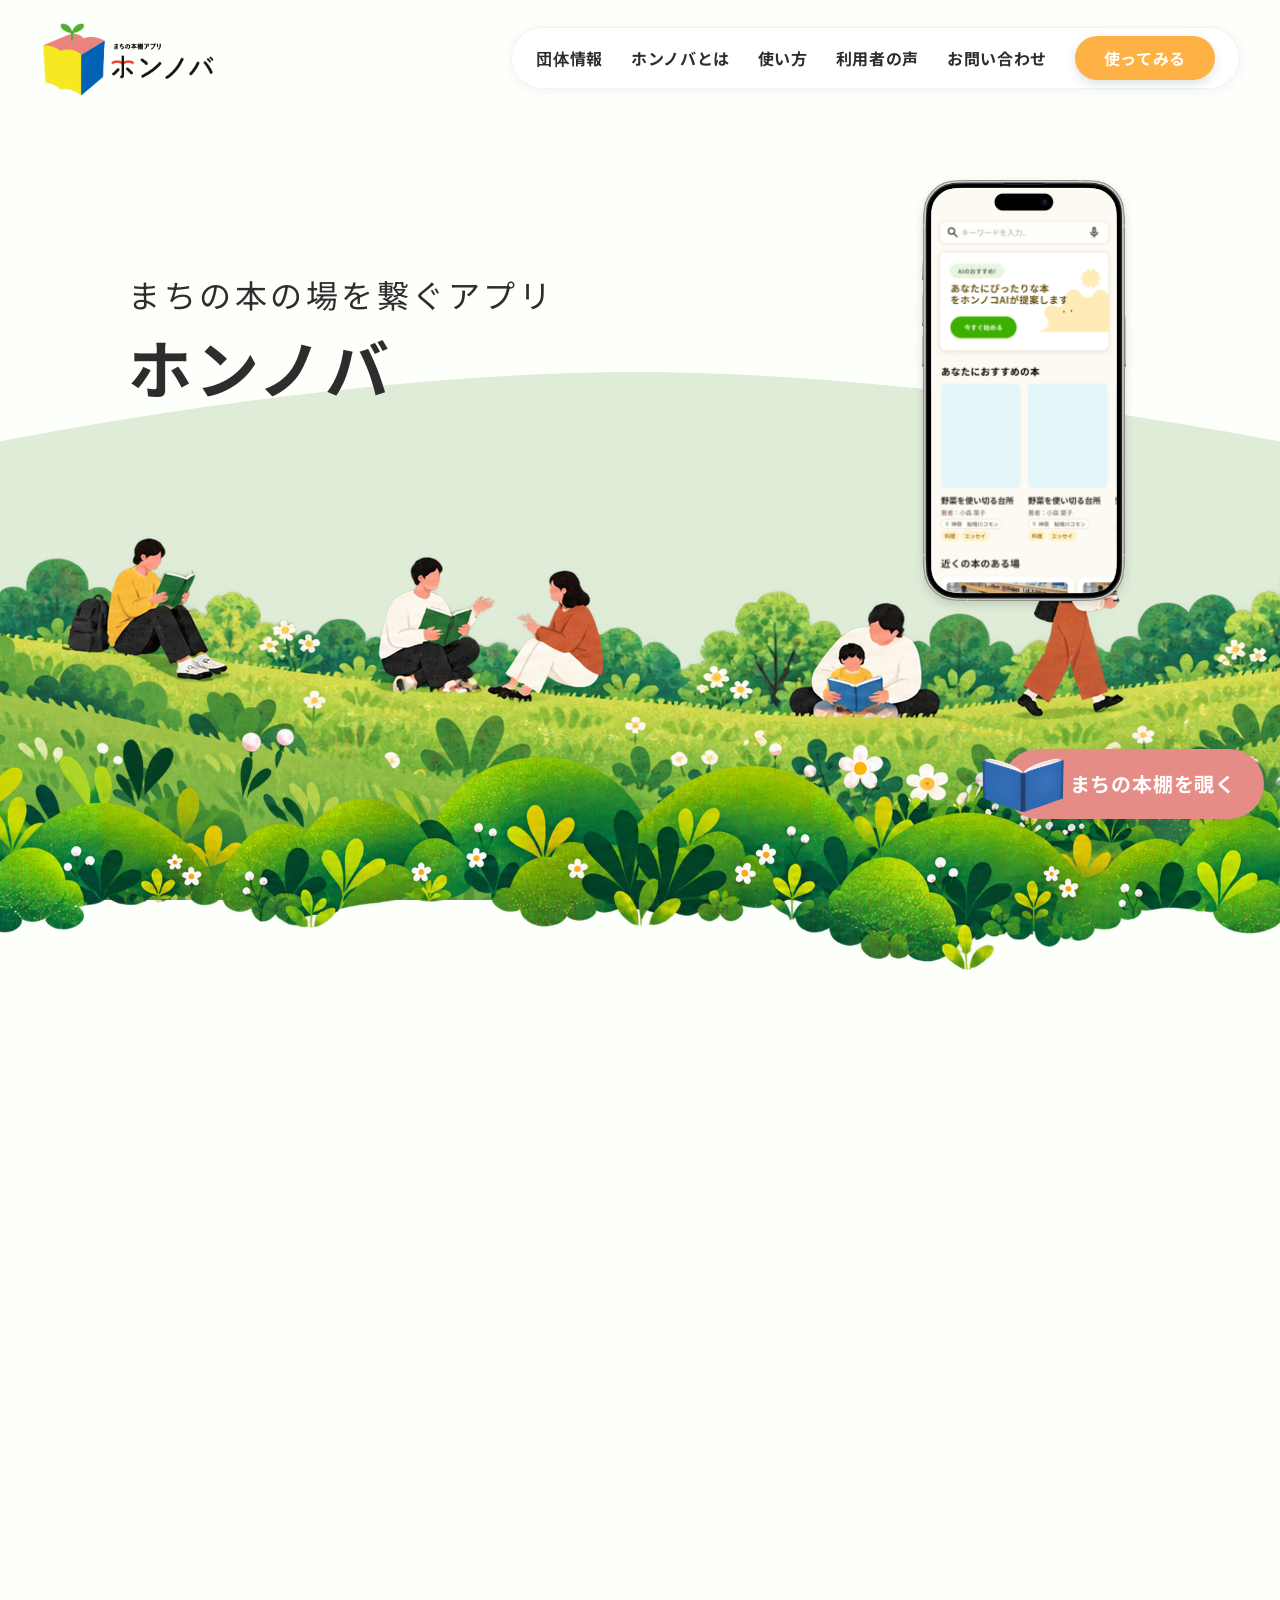
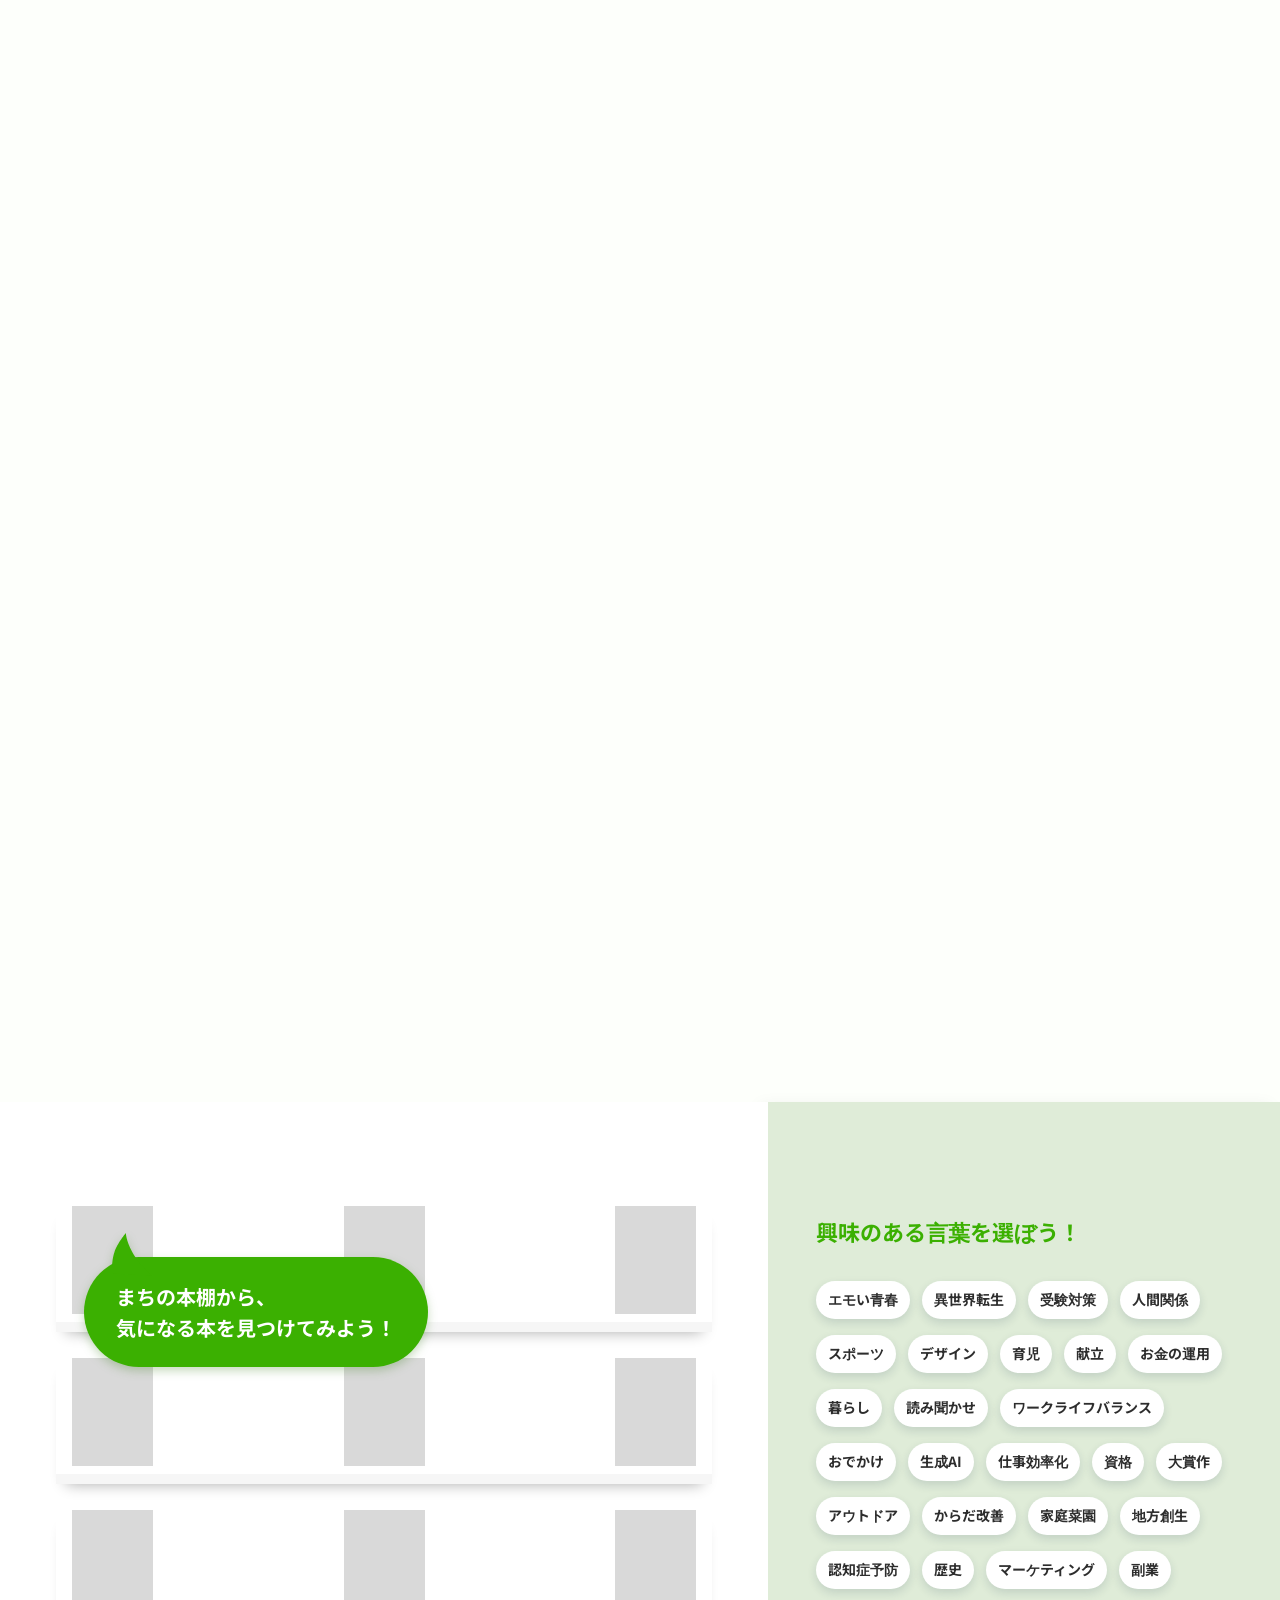
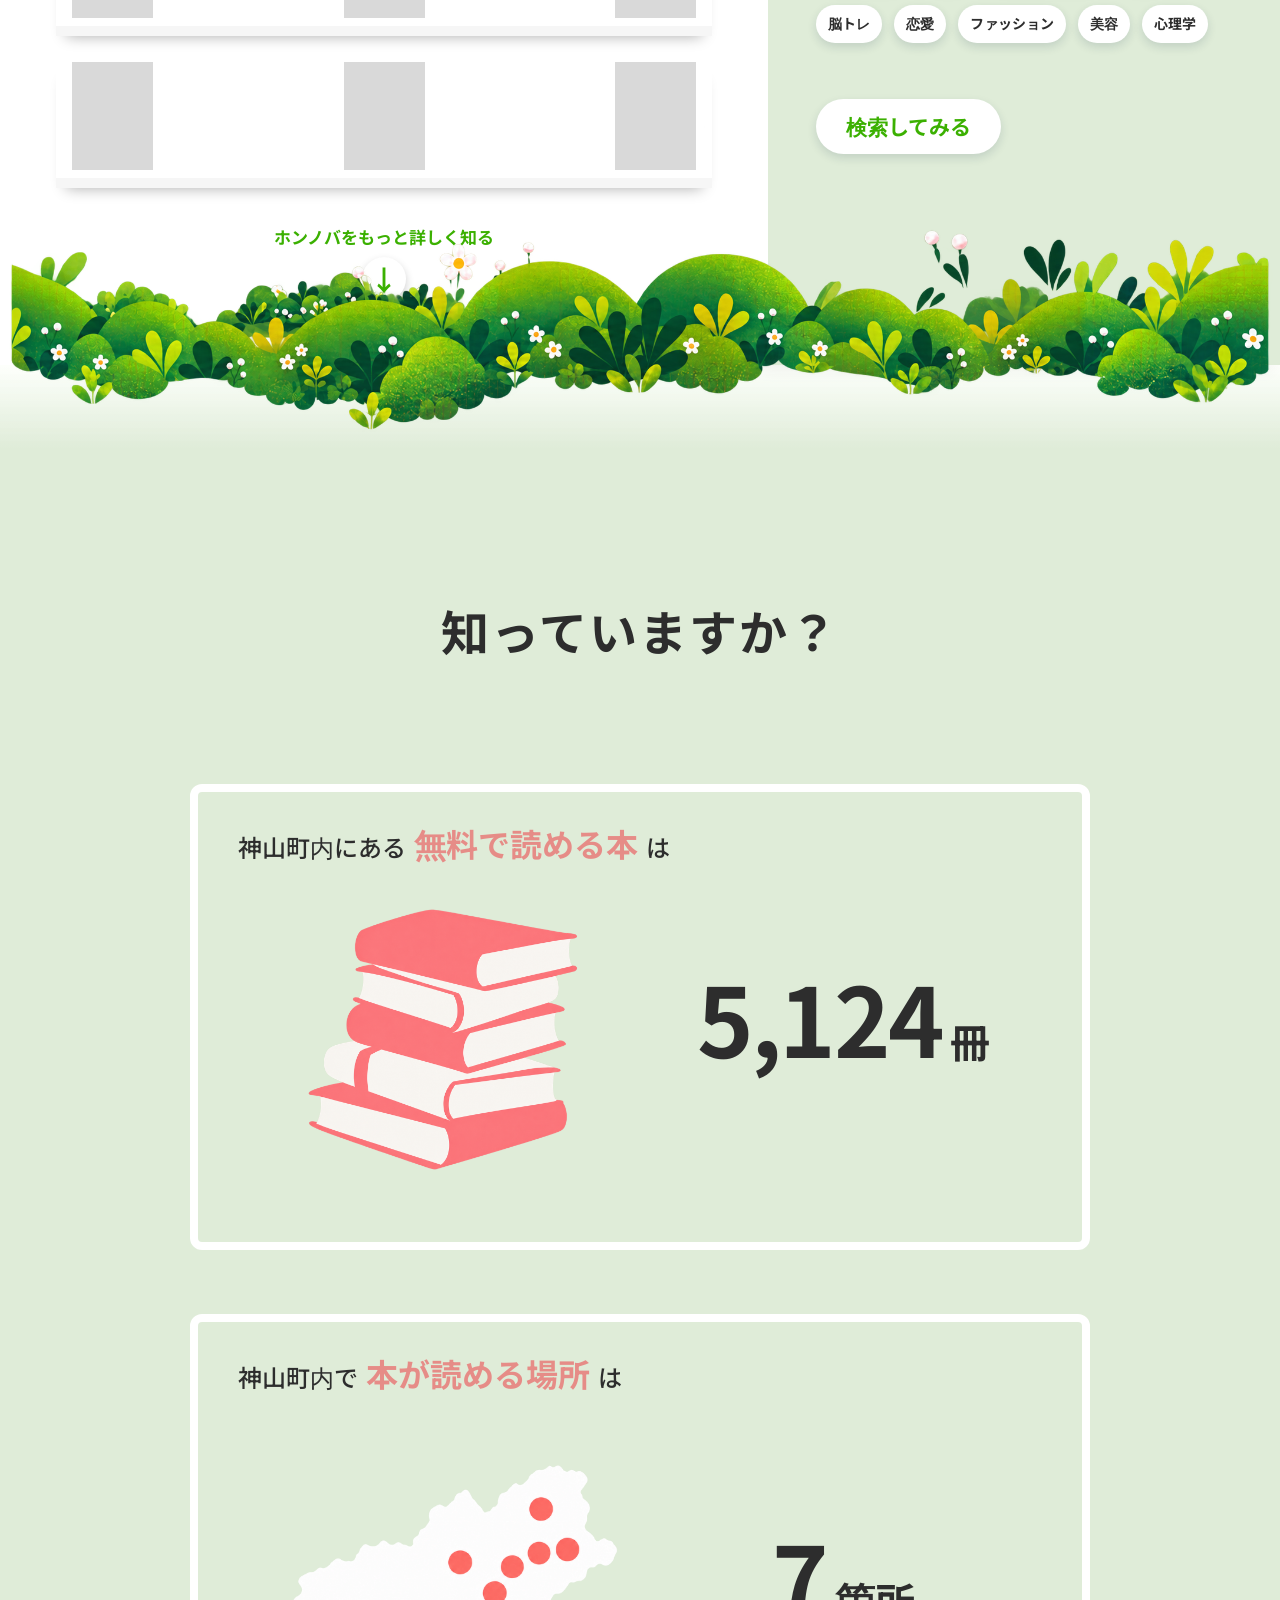
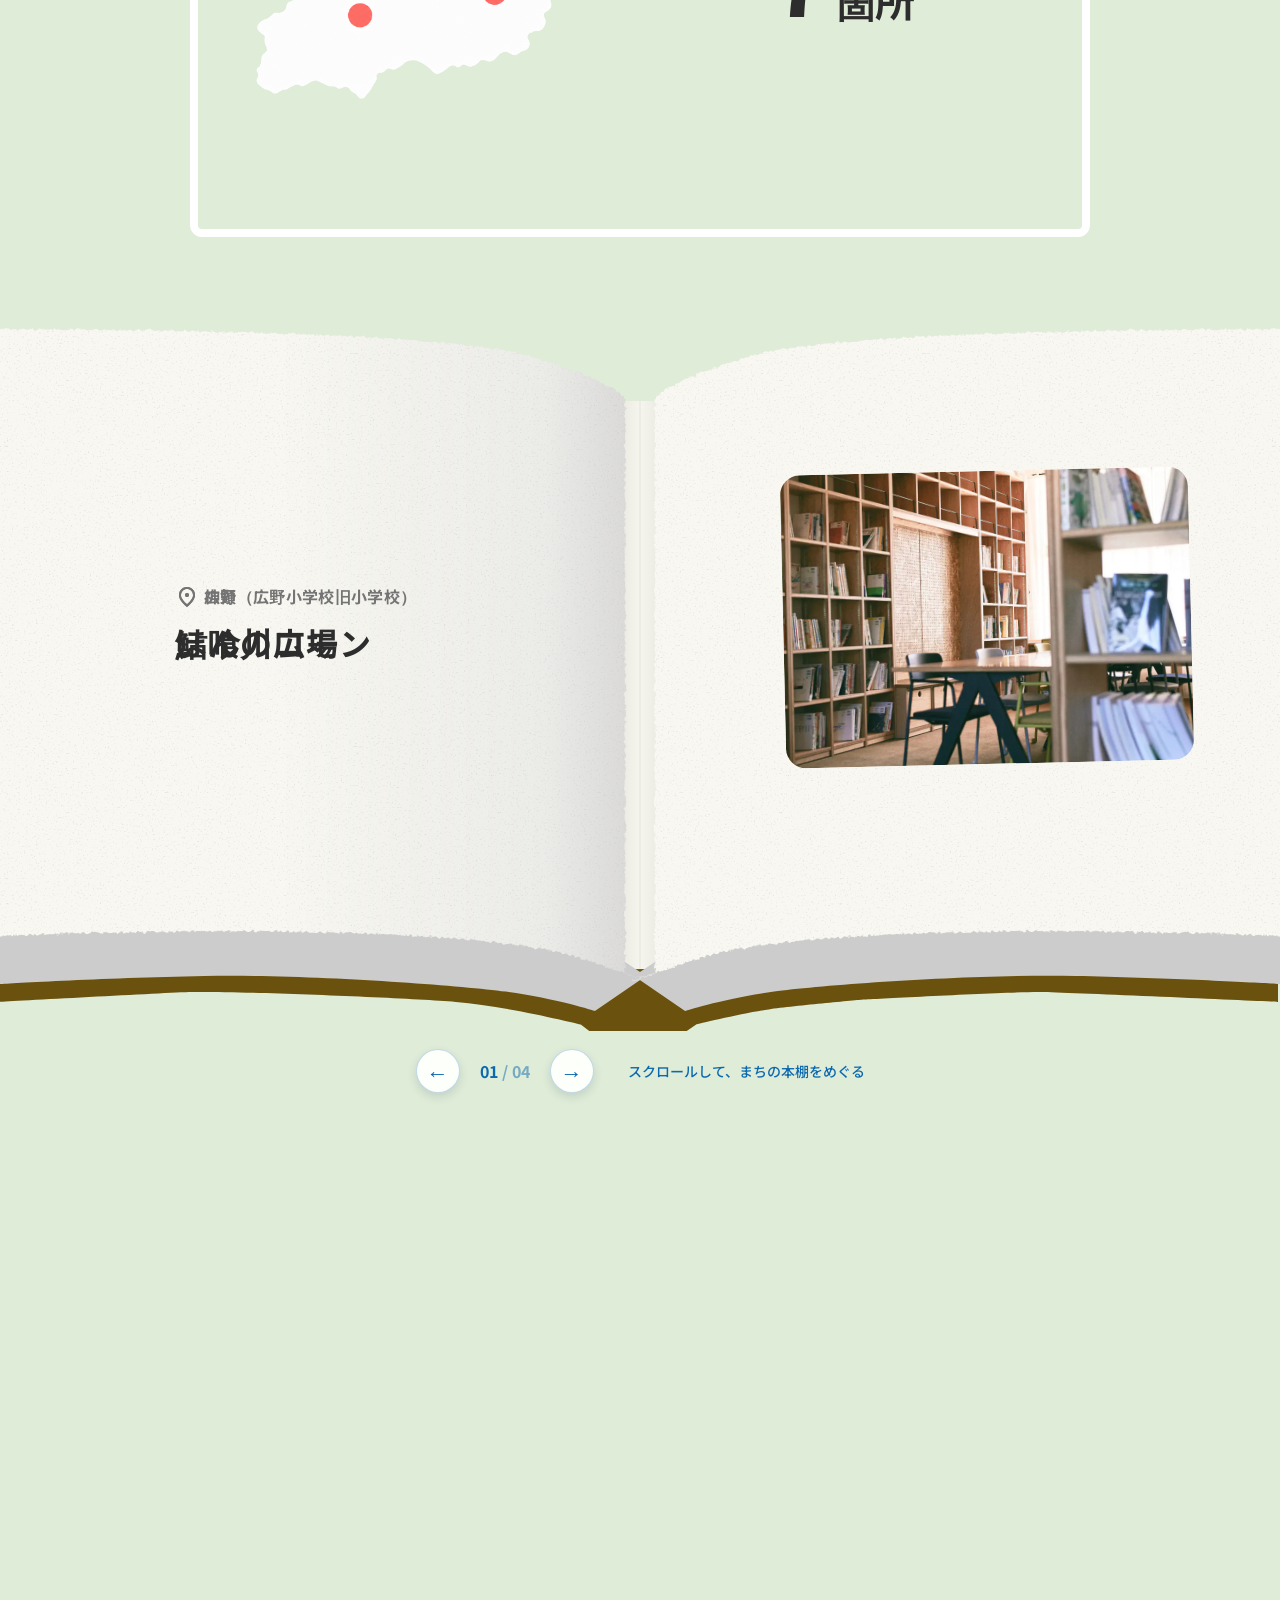
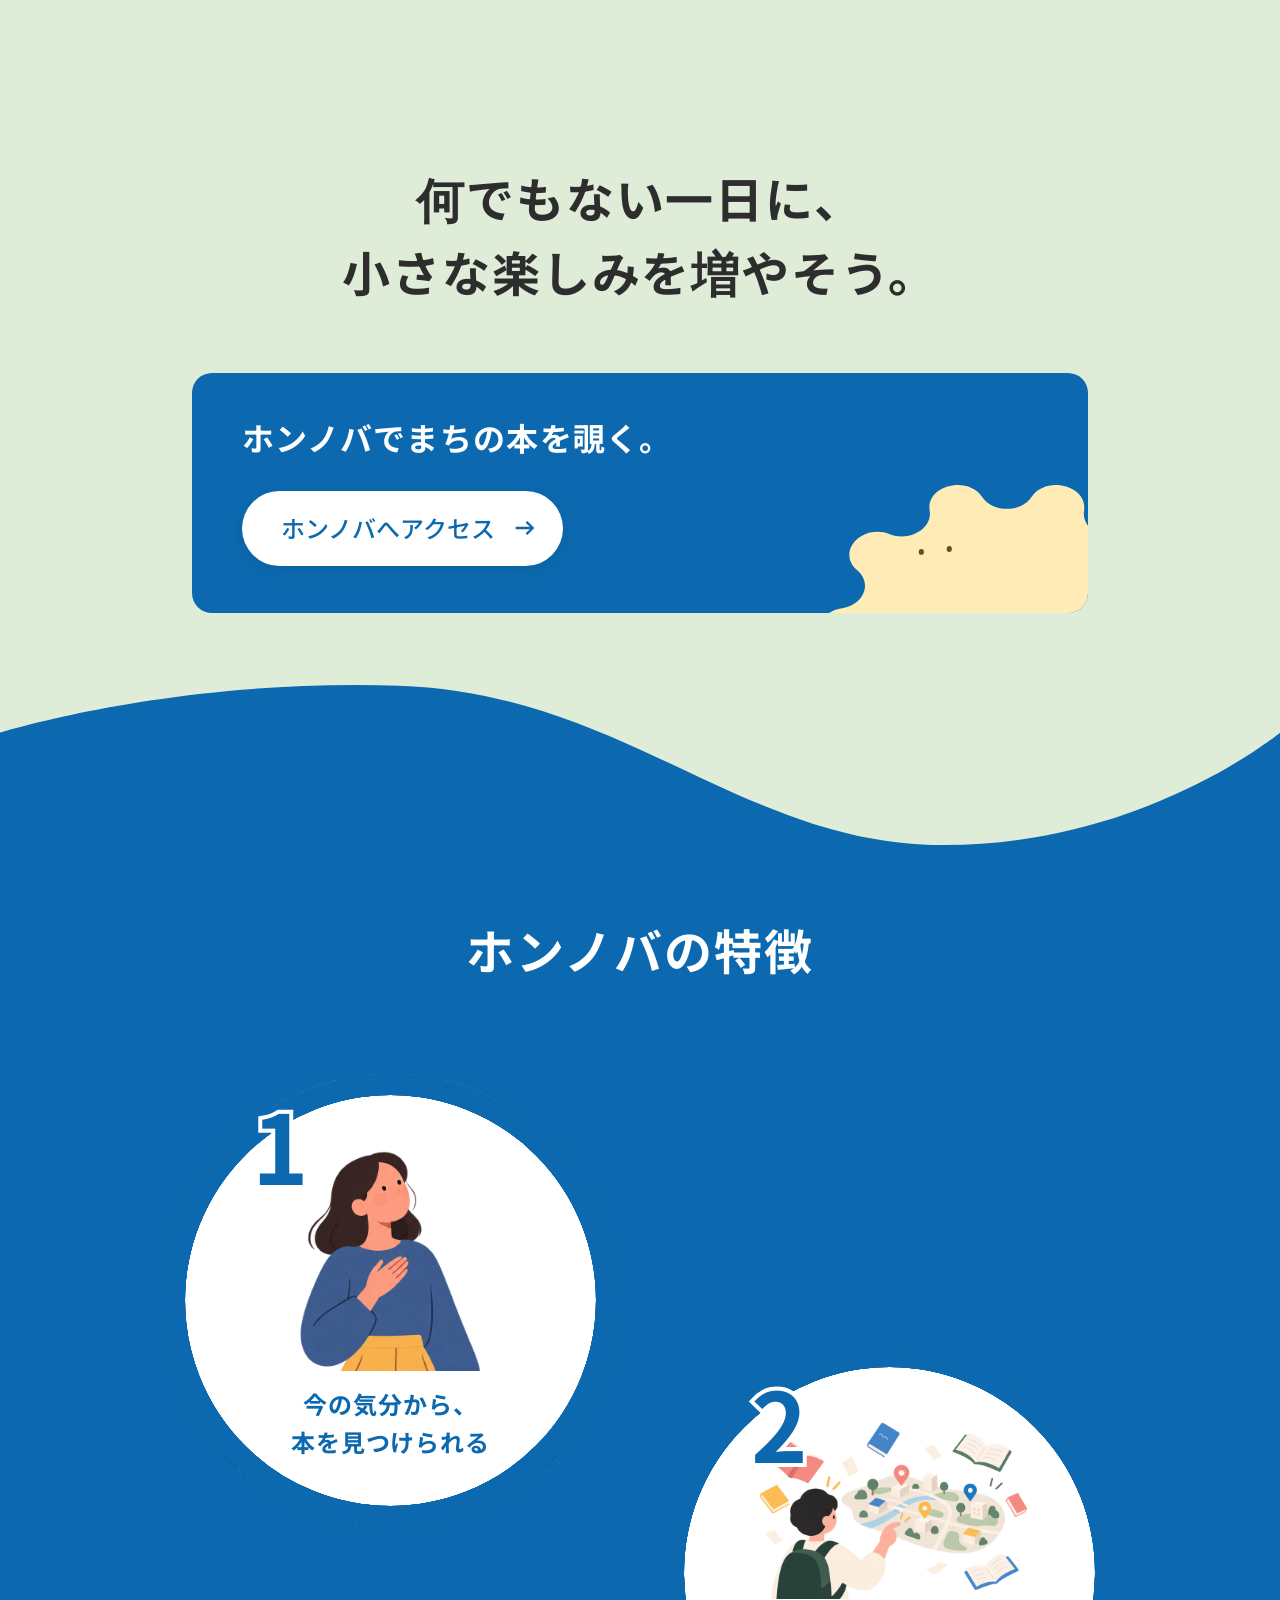
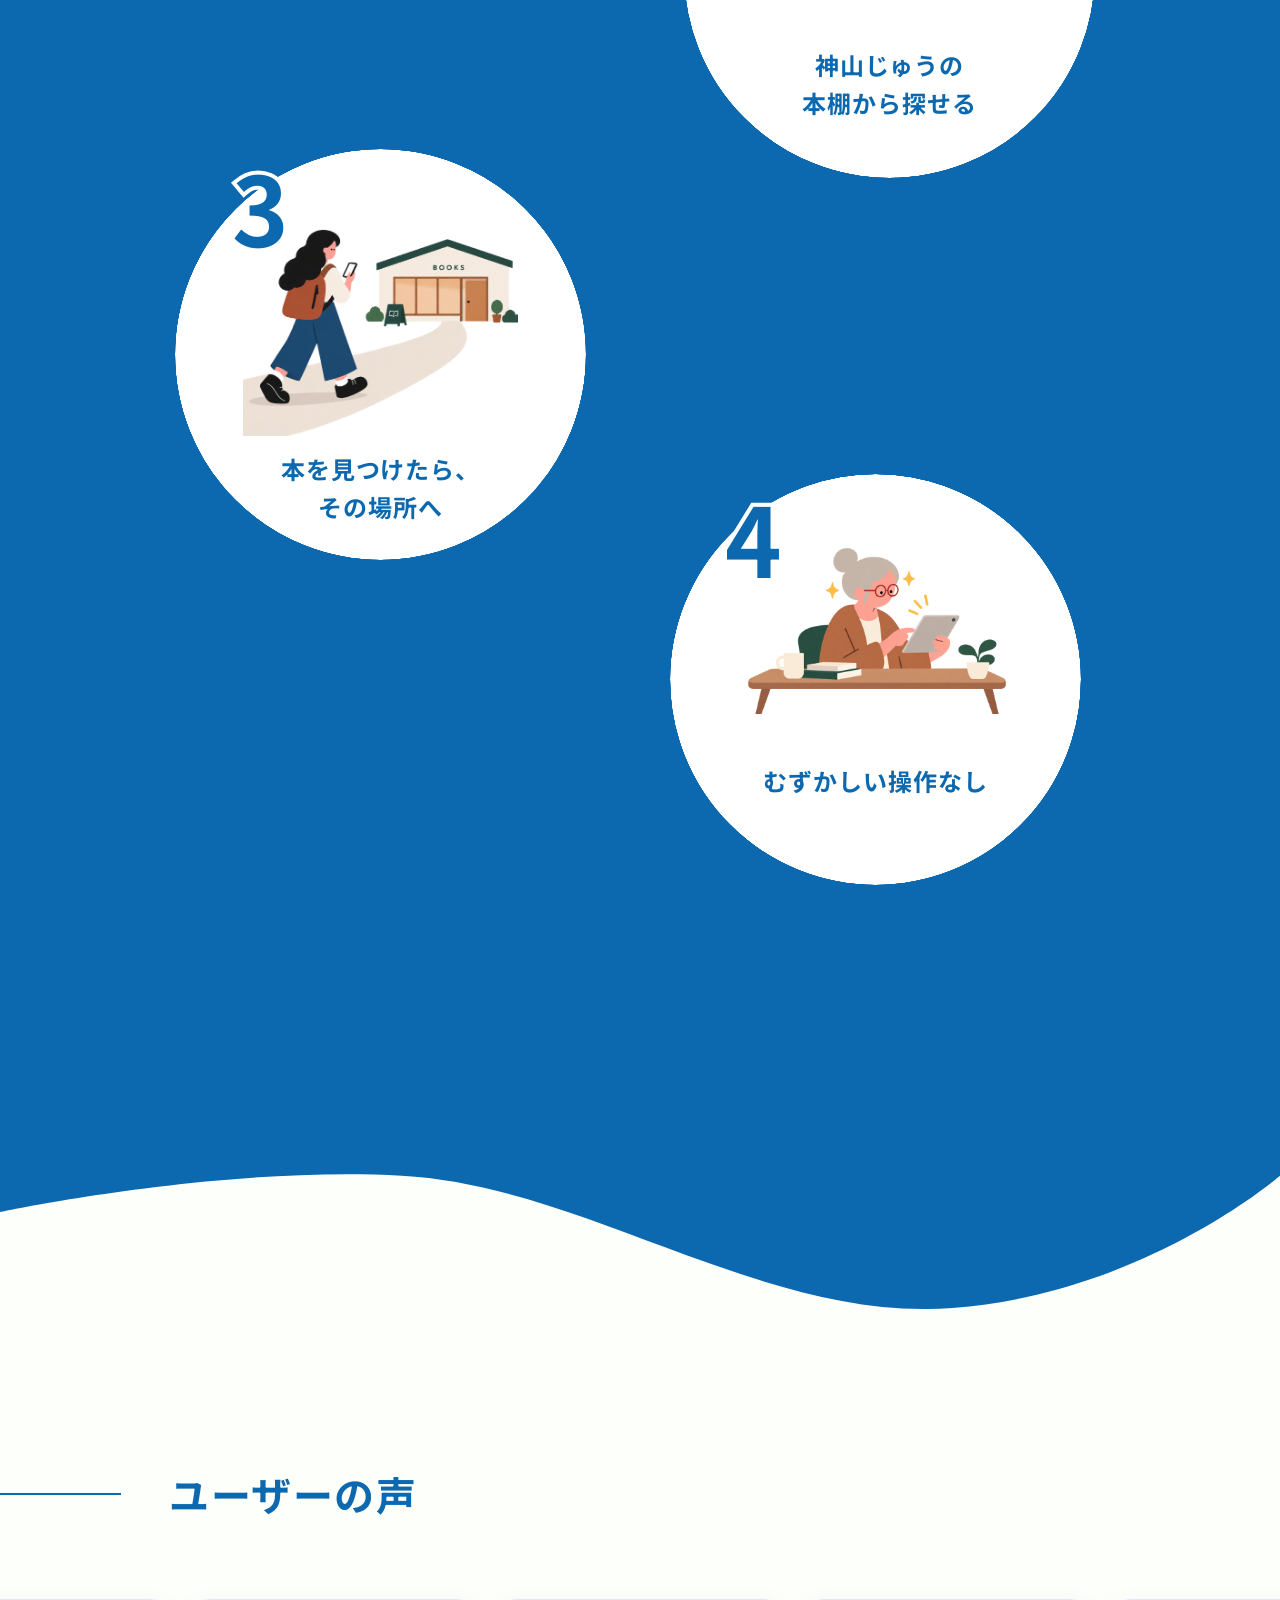
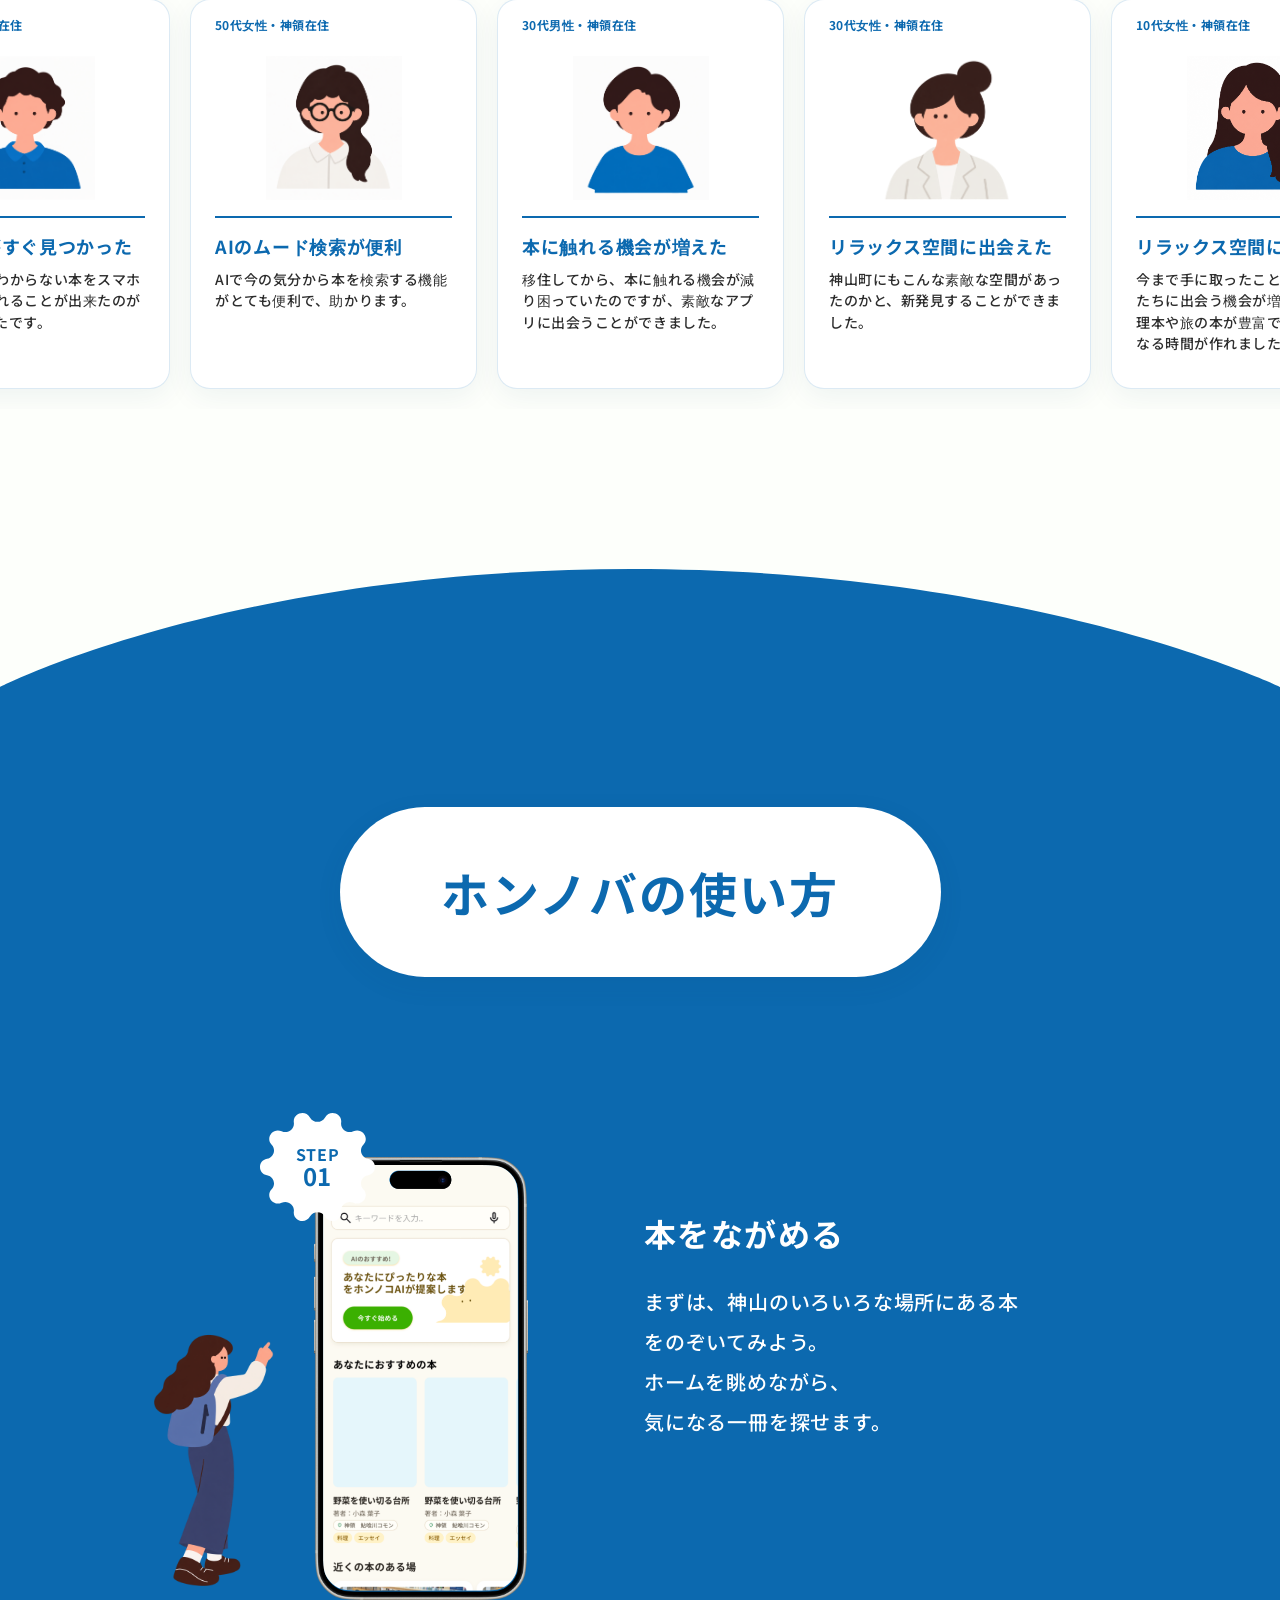
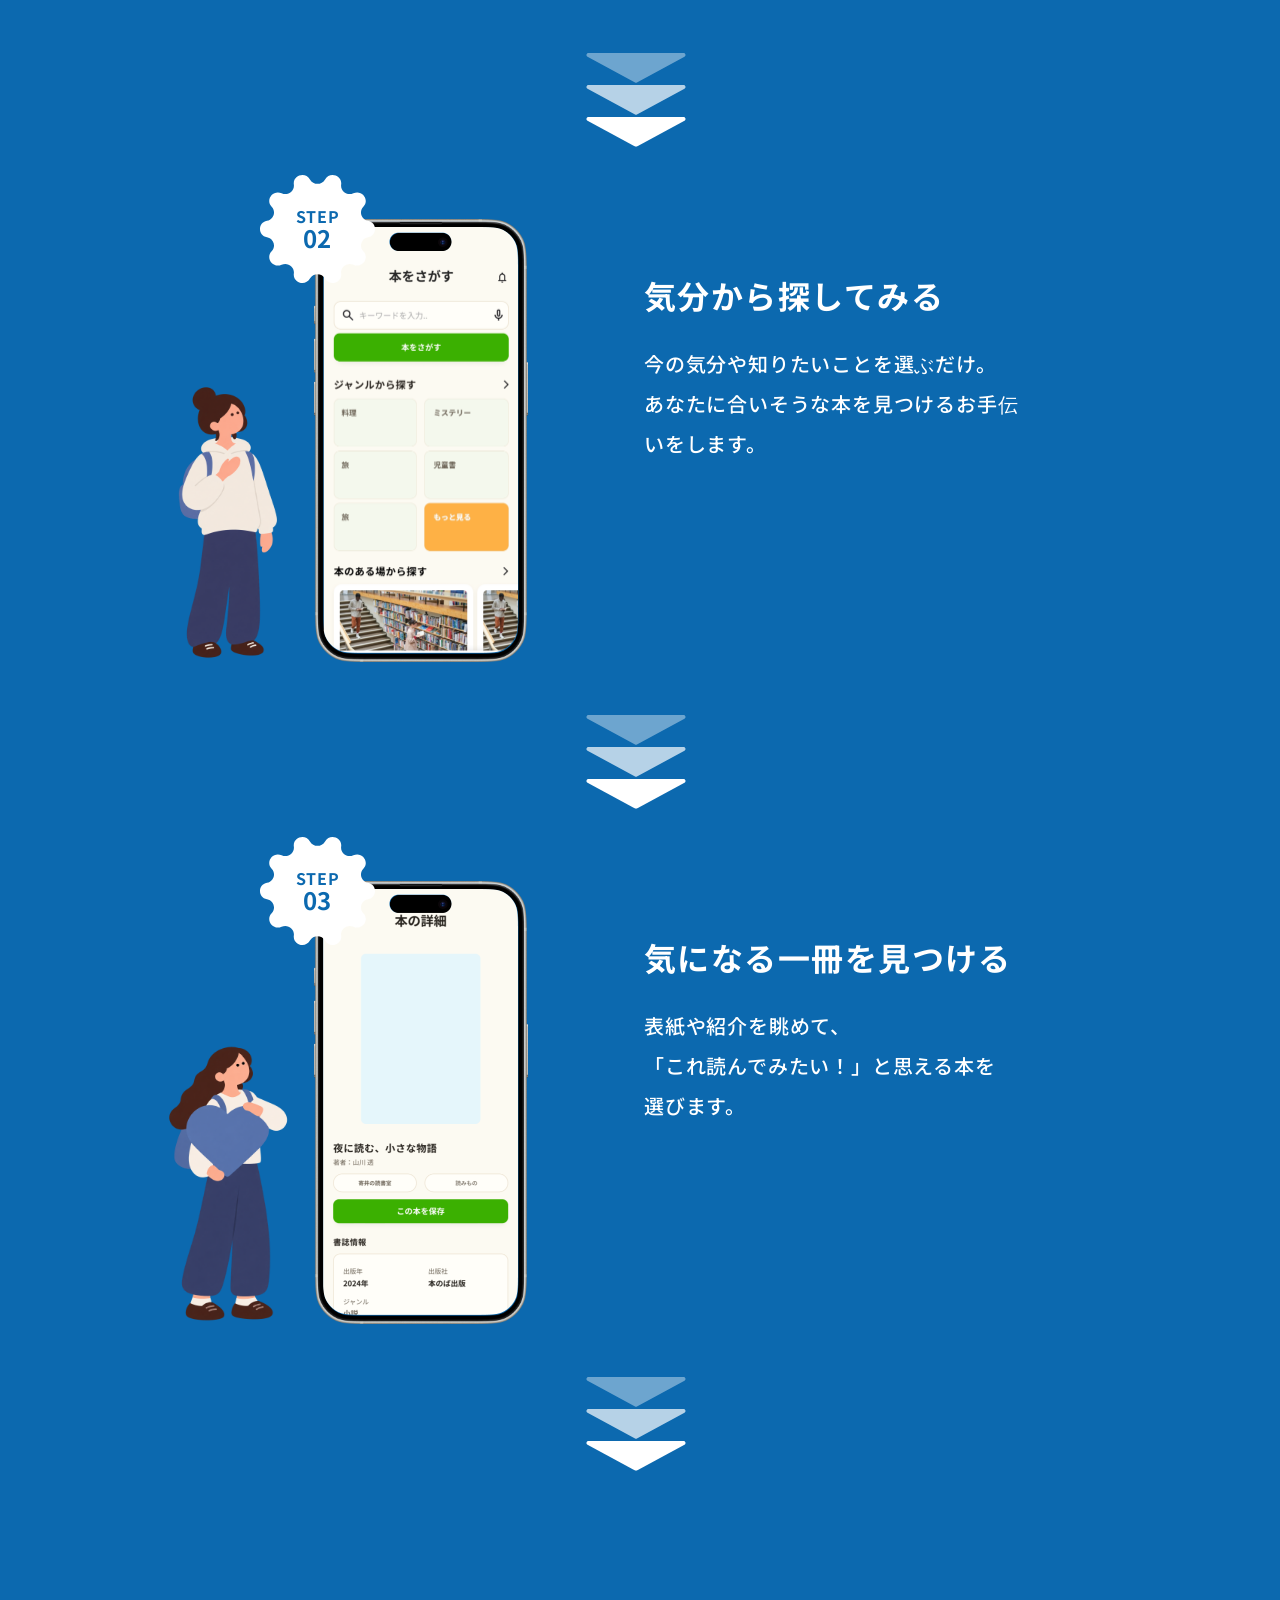
==== commit a98d8f9c: "Publish latest Honnoba landing page and assets" ====
--- a/index.html
+++ b/index.html
@@ -5,39 +5,36 @@
 <title>ホンノバ｜まちの本の場を繋ぐアプリ</title>
 <meta name="description" content="神山で暮らすあなたに、もっと気軽な本との出会いを。ホンノバは、神山町のあちこちにある本と、人をつなぐサービスです。">
 <link rel="icon" href="assets/logo.png"><link rel="stylesheet" href="fonts.css"><link rel="stylesheet" href="style.css">
-<link rel="stylesheet" href="motion.css"><link rel="stylesheet" href="refresh.css"><link rel="stylesheet" href="responsive.css"></head>
+<link rel="stylesheet" href="motion.css"><link rel="stylesheet" href="refresh.css"><link rel="stylesheet" href="responsive.css"><link rel="stylesheet" href="october.css"></head>
 <body><a class="skip-link" href="#about">本文へ移動</a>
+<header class="header"><a class="brand" href="#top" aria-label="ホンノバ ホーム"><img src="assets/logo-transparent.png" alt="ホンノバ" width="176" height="76"></a><button class="menu-toggle" aria-expanded="false" aria-controls="navigation">メニュー</button><nav id="navigation" aria-label="メインナビゲーション"><span class="nav-label">団体情報</span><a href="#about">ホンノバとは</a><a href="#how">使い方</a><a href="#voices">利用者の声</a><a href="contact.html">お問い合わせ</a><a class="access-link try-button" href="https://kamiyama.honnoba.jp/">使ってみる</a></nav></header>
 <main class="site" id="top">
-<section class="hero" aria-label="ホンノバ">
+<section class="hero-story" id="about" aria-label="ホンノバについて"><div class="hero-pin"><section class="hero" aria-label="ホンノバ">
 <img class="hero-back" src="assets/52108.png" alt="">
 <img class="hero-hill" src="assets/48443.svg" alt="" width="1280" height="528">
-<header class="header"><a class="brand" href="#top" aria-label="ホンノバ ホーム"><img src="assets/logo.png" alt="ホンノバ" width="176" height="76"></a><button class="menu-toggle" aria-expanded="false" aria-controls="navigation">メニュー</button><nav id="navigation" aria-label="メインナビゲーション"><button data-pending="団体情報">団体情報</button><a href="#about">ホンノバとは</a><a href="#how">使い方</a><a href="#voices">利用者の声</a><a href="contact.html">お問い合わせ</a><a class="access-link try-button" href="https://kamiyama.honnoba.jp/">使ってみる</a></nav></header>
-<h1 class="hero-title"><span>まちの本の場を繋ぐアプリ</span><strong>ホンノバ</strong></h1>
+
+<div class="hero-copy-window"><div class="hero-copy-track"><h1 class="hero-title"><span>まちの本の場を繋ぐアプリ</span><strong>ホンノバ</strong></h1><p class="hero-story-line">本との出会いは、<br>まちとの出会い。</p><p class="hero-story-line">神山で暮らすあなたに、<br>もっと気軽な本との出会いを。</p><p class="hero-story-line">ホンノバは、神山町の<br>あちこちにある本と、<br>人をつなぐサービスです。</p><p class="hero-story-line">今の気分や知りたいことから、<br>気になる一冊を見つける。</p><p class="hero-story-line">そして、その本がある<br>町の本棚へ出かけてみる。</p><p class="hero-story-line">そこで出会うのは、<br>本だけじゃないかもしれません。</p><p class="hero-story-line">知らなかった場所。<br>選ばなかった一冊。<br>誰かとの、本の話。</p><p class="hero-story-line">いつもの神山で、<br>まだ知らない出会いを。</p><p class="hero-story-line">さあ、まちの本棚を<br>覗いてみよう。</p></div></div>
 <div class="phone hero-phone phone-two"><img src="assets/06074.png" alt="" width="156" height="321"><img class="screen" src="assets/c50bd.png" alt="ホンノバでまちの本を探す画面"></div>
 <img class="land-right" src="assets/d7fd2.png" alt="本を読みながらまちで過ごす人たち">
 <img class="land-left" src="assets/d7fd2.png" alt="">
 <img class="hero-grass-back" src="assets/58b7c.png" alt="">
-<img class="hero-garden" src="assets/f7dfd.png" alt=""><img class="hero-grass-left" src="assets/bdcd3.png" alt=""><img class="hero-grass-right" src="assets/bdcd3.png" alt="">
+<img class="hero-grass-left" src="assets/bdcd3.png" alt=""><img class="hero-grass-right" src="assets/bdcd3.png" alt="">
 
+</section><img class="hero-garden" src="assets/f7dfd.png" alt=""></div></section>
+
+<section class="discovery" id="discover" aria-label="まちの本棚から探す"><div class="shelf-panel"><h2 class="shelf-bubble"><img class="bubble-tail" src="assets/bubble-tail.svg" alt="">まちの本棚から、<br>気になる本を見つけてみよう！</h2><div class="shelf-rows" aria-hidden="true"><div class="shelf-row"><span class="book-slot"></span><span class="book-slot"></span><span class="book-slot"></span></div><div class="shelf-row"><span class="book-slot"></span><span class="book-slot"></span><span class="book-slot"></span></div><div class="shelf-row"><span class="book-slot"></span><span class="book-slot"></span><span class="book-slot"></span></div><div class="shelf-row"><span class="book-slot"></span><span class="book-slot"></span><span class="book-slot"></span></div></div><a class="discover-more" href="#town-title">ホンノバをもっと詳しく知る<span>↓</span></a></div><div class="keyword-panel"><h2>興味のある言葉を選ぼう！</h2><div class="keyword-options" role="group" aria-label="興味のあるキーワード"><button type="button" class="keyword" aria-pressed="false">エモい青春</button><button type="button" class="keyword" aria-pressed="false">異世界転生</button><button type="button" class="keyword" aria-pressed="false">受験対策</button><button type="button" class="keyword" aria-pressed="false">人間関係</button><button type="button" class="keyword" aria-pressed="false">スポーツ</button><button type="button" class="keyword" aria-pressed="false">デザイン</button><button type="button" class="keyword" aria-pressed="false">育児</button><button type="button" class="keyword" aria-pressed="false">献立</button><button type="button" class="keyword" aria-pressed="false">お金の運用</button><button type="button" class="keyword" aria-pressed="false">暮らし</button><button type="button" class="keyword" aria-pressed="false">読み聞かせ</button><button type="button" class="keyword" aria-pressed="false">ワークライフバランス</button><button type="button" class="keyword" aria-pressed="false">おでかけ</button><button type="button" class="keyword" aria-pressed="false">生成AI</button><button type="button" class="keyword" aria-pressed="false">仕事効率化</button><button type="button" class="keyword" aria-pressed="false">資格</button><button type="button" class="keyword" aria-pressed="false">大賞作</button><button type="button" class="keyword" aria-pressed="false">アウトドア</button><button type="button" class="keyword" aria-pressed="false">からだ改善</button><button type="button" class="keyword" aria-pressed="false">家庭菜園</button><button type="button" class="keyword" aria-pressed="false">地方創生</button><button type="button" class="keyword" aria-pressed="false">認知症予防</button><button type="button" class="keyword" aria-pressed="false">歴史</button><button type="button" class="keyword" aria-pressed="false">マーケティング</button><button type="button" class="keyword" aria-pressed="false">副業</button><button type="button" class="keyword" aria-pressed="false">脳トレ</button><button type="button" class="keyword" aria-pressed="false">恋愛</button><button type="button" class="keyword" aria-pressed="false">ファッション</button><button type="button" class="keyword" aria-pressed="false">美容</button><button type="button" class="keyword" aria-pressed="false">心理学</button></div><button class="keyword-search" type="button">検索してみる</button><p class="keyword-status" aria-live="polite"></p></div><div class="discovery-garden"><img src="assets/f7dfd.png" alt=""></div></section>
+<section class="town" aria-labelledby="town-title">
+<h2 id="town-title">知っていますか？</h2>
+<div class="town-facts"><article class="fact-card"><h3>神山町内にある<strong>無料で読める本</strong>は</h3><div class="fact-card-body"><img class="fact-books" src="assets/d2df8.png" width="340" height="340" alt="積み重なった本"><p class="fact-number"><strong>5,124</strong><span>冊</span></p></div></article><article class="fact-card"><h3>神山町内で<strong>本が読める場所</strong>は</h3><div class="fact-card-body"><img class="fact-map" src="assets/8df7c.png" width="417" height="417" alt="神山町内の7つの本の場"><p class="fact-number"><strong>7</strong><span>箇所</span></p></div></article></div><div class="book-scene" id="town-book" aria-label="神山の本の場をめぐる本"><div class="book-pin"><div class="book-stage"><div class="book-canvas">
+<img class="book-cover" src="assets/dd3dc.svg" width="1279" height="68" alt=""><img class="book-spine" src="assets/0e572.svg" width="101" height="45" alt=""><img class="book-pages-left" src="assets/ae942.svg" width="638" height="96" alt=""><img class="book-pages-right" src="assets/09c95.svg" width="641" height="96" alt="">
+<article class="book-spread" data-page="0"><div class="spread-half spread-left"><img class="paper" src="assets/book-page-left.png" width="648" height="660" alt=""><div class="book-caption"><p><img src="assets/80d46.svg" width="24" height="24" alt="">広野（広野小学校旧小学校）</p><h3>ほんの広場</h3></div></div><div class="spread-half spread-right"><img class="paper" src="assets/book-page-right.png" width="648" height="660" alt=""><img class="book-photo" decoding="async" loading="lazy" src="assets/45ef8.png" alt="ほんの広場の本のある風景"></div></article>
+<article class="book-spread" data-page="1"><div class="spread-half spread-left"><img class="paper" src="assets/book-page-left.png" width="648" height="660" alt=""><div class="book-caption"><p><img src="assets/80d46.svg" width="24" height="24" alt="">神領　神山まるごと高専HOME</p><h3>まるごとライブラリー</h3></div></div><div class="spread-half spread-right"><img class="paper" src="assets/book-page-right.png" width="648" height="660" alt=""><img class="book-photo" decoding="async" loading="lazy" src="assets/a1fb2.png" alt="まるごとライブラリーの本のある風景"></div></article>
+<article class="book-spread" data-page="2"><div class="spread-half spread-left"><img class="paper" src="assets/book-page-left.png" width="648" height="660" alt=""><div class="book-caption"><p><img src="assets/80d46.svg" width="24" height="24" alt="">神領</p><h3>鮎喰川コモン</h3></div></div><div class="spread-half spread-right"><img class="paper" src="assets/book-page-right.png" width="648" height="660" alt=""><img class="book-photo" decoding="async" loading="lazy" src="assets/d0273.png" alt="鮎喰川コモンの本のある風景"></div></article>
+<article class="book-spread" data-page="3"><div class="spread-half spread-left"><img class="paper" src="assets/book-page-left.png" width="648" height="660" alt=""><div class="book-caption"><p><img src="assets/80d46.svg" width="24" height="24" alt="">神領</p><h3>おうち診療所</h3></div></div><div class="spread-half spread-right"><img class="paper" src="assets/book-page-right.png" width="648" height="660" alt=""><img class="book-photo" decoding="async" loading="lazy" src="assets/d0273.png" alt="おうち診療所の本のある風景"></div></article>
+<div class="book-leaf" aria-hidden="true"><div class="leaf-front"></div><div class="leaf-back"></div></div></div></div><p class="book-readable" aria-live="polite"></p><div class="book-controls"><button class="book-prev" aria-label="前のページ">←</button><p><span class="book-current">01</span><span class="book-total"> / 04</span></p><button class="book-next" aria-label="次のページ">→</button><span class="book-hint">スクロールして、まちの本棚をめぐる</span></div></div></div>
+<p class="town-closing">何でもない一日に、<br>小さな楽しみを増やそう。</p><aside class="cta"><p>ホンノバでまちの本を覗く。</p><a class="access-link" href="https://kamiyama.honnoba.jp/">ホンノバへアクセス <img src="assets/512b7.svg" alt="" width="28" height="28"></a><img class="cta-character" src="assets/7f5d9.svg" alt="" width="259" height="128.227"></aside>
 </section>
 
-<section class="town" aria-labelledby="town-title">
-<h2 id="town-title">知っていますか？</h2>
-<div class="town-facts"><p class="books-label">神山町内にある<strong>無料で読める本は..</strong></p><p class="book-count"><img src="assets/baad1.svg" width="404" height="404" alt=""><span><strong>5,124</strong>冊</span></p><div class="town-map" role="img" aria-label="神山町内の7つの本の場"><div class="map-land"></div><img class="map-pin" src="assets/a3359.png" alt="" style="clip-path:polygon(26.172% 55.000%,26.302% 54.009%,26.685% 53.086%,27.293% 52.293%,28.086% 51.685%,29.009% 51.302%,30.000% 51.172%,30.991% 51.302%,31.914% 51.685%,32.707% 52.293%,33.315% 53.086%,33.698% 54.009%,33.828% 55.000%,33.292% 57.488%,31.723% 59.716%,30.000% 61.094%,28.277% 59.716%,26.708% 57.488%);--pin-index:0"><img class="map-pin" src="assets/a3359.png" alt="" style="clip-path:polygon(51.016% 41.719%,51.146% 40.728%,51.528% 39.805%,52.137% 39.012%,52.930% 38.403%,53.853% 38.021%,54.844% 37.891%,55.835% 38.021%,56.758% 38.403%,57.551% 39.012%,58.159% 39.805%,58.541% 40.728%,58.672% 41.719%,58.136% 44.207%,56.566% 46.356%,54.844% 47.734%,53.121% 46.356%,51.552% 44.207%);--pin-index:1"><img class="map-pin" src="assets/a3359.png" alt="" style="clip-path:polygon(71.016% 27.812%,71.146% 26.822%,71.528% 25.898%,72.137% 25.106%,72.930% 24.497%,73.853% 24.115%,74.844% 23.984%,75.835% 24.115%,76.758% 24.497%,77.551% 25.106%,78.159% 25.898%,78.541% 26.822%,78.672% 27.812%,78.136% 30.301%,76.566% 32.528%,74.844% 33.906%,73.121% 32.528%,71.552% 30.301%);--pin-index:2"><img class="map-pin" src="assets/a3359.png" alt="" style="clip-path:polygon(77.422% 38.594%,77.552% 37.603%,77.935% 36.680%,78.543% 35.887%,79.336% 35.278%,80.259% 34.896%,81.250% 34.766%,82.241% 34.896%,83.164% 35.278%,83.957% 35.887%,84.565% 36.680%,84.948% 37.603%,85.078% 38.594%,84.542% 41.082%,82.973% 43.231%,81.250% 44.609%,79.527% 43.231%,77.958% 41.082%);--pin-index:3"><img class="map-pin" src="assets/a3359.png" alt="" style="clip-path:polygon(70.625% 39.219%,70.755% 38.228%,71.138% 37.305%,71.746% 36.512%,72.539% 35.903%,73.462% 35.521%,74.453% 35.391%,75.444% 35.521%,76.367% 35.903%,77.160% 36.512%,77.768% 37.305%,78.151% 38.228%,78.281% 39.219%,77.745% 41.707%,76.176% 43.856%,74.453% 45.234%,72.730% 43.856%,71.161% 41.707%);--pin-index:4"><img class="map-pin" src="assets/a3359.png" alt="" style="clip-path:polygon(63.984% 42.266%,64.115% 41.275%,64.497% 40.352%,65.106% 39.559%,65.898% 38.950%,66.822% 38.568%,67.812% 38.438%,68.803% 38.568%,69.727% 38.950%,70.519% 39.559%,71.128% 40.352%,71.510% 41.275%,71.641% 42.266%,71.105% 44.754%,69.535% 46.825%,67.812% 48.203%,66.090% 46.825%,64.520% 44.754%);--pin-index:5"><img class="map-pin" src="assets/a3359.png" alt="" style="clip-path:polygon(59.844% 48.672%,59.974% 47.681%,60.357% 46.758%,60.965% 45.965%,61.758% 45.357%,62.681% 44.974%,63.672% 44.844%,64.663% 44.974%,65.586% 45.357%,66.379% 45.965%,66.987% 46.758%,67.370% 47.681%,67.500% 48.672%,66.964% 51.160%,65.395% 53.309%,63.672% 54.688%,61.949% 53.309%,60.380% 51.160%);--pin-index:6"></div><div class="place-count"><p>神山町内で<br>本が読める場所は..</p><strong>7箇所</strong></div></div>
-<div class="book-scene" id="town-book" aria-label="神山の本の場をめぐる本"><div class="book-pin"><div class="book-stage"><div class="book-canvas">
-<img class="book-cover" src="assets/dd3dc.svg" width="1279" height="68" alt=""><img class="book-spine" src="assets/0e572.svg" width="101" height="45" alt=""><img class="book-pages-left" src="assets/ae942.svg" width="638" height="96" alt=""><img class="book-pages-right" src="assets/09c95.svg" width="641" height="96" alt="">
-<article class="book-spread" data-page="0"><div class="spread-half spread-left"><img class="paper" src="assets/3179d.svg" width="672" height="660" alt=""><div class="book-caption"><p><img src="assets/80d46.svg" width="24" height="24" alt="">広野（広野小学校旧小学校）</p><h3>ほんの広場</h3></div></div><div class="spread-half spread-right"><img class="paper" src="assets/8240d.svg" width="672" height="660" alt=""><img class="book-photo" decoding="async" loading="lazy" src="assets/45ef8.png" alt="ほんの広場の本のある風景"></div></article>
-<article class="book-spread" data-page="1"><div class="spread-half spread-left"><img class="paper" src="assets/3179d.svg" width="672" height="660" alt=""><div class="book-caption"><p><img src="assets/80d46.svg" width="24" height="24" alt="">神領　神山まるごと高専HOME</p><h3>まるごとライブラリー</h3></div></div><div class="spread-half spread-right"><img class="paper" src="assets/8240d.svg" width="672" height="660" alt=""><img class="book-photo" decoding="async" loading="lazy" src="assets/a1fb2.png" alt="まるごとライブラリーの本のある風景"></div></article>
-<article class="book-spread" data-page="2"><div class="spread-half spread-left"><img class="paper" src="assets/3179d.svg" width="672" height="660" alt=""><div class="book-caption"><p><img src="assets/80d46.svg" width="24" height="24" alt="">神領</p><h3>鮎喰川コモン</h3></div></div><div class="spread-half spread-right"><img class="paper" src="assets/8240d.svg" width="672" height="660" alt=""><img class="book-photo" decoding="async" loading="lazy" src="assets/d0273.png" alt="鮎喰川コモンの本のある風景"></div></article>
-<article class="book-spread" data-page="3"><div class="spread-half spread-left"><img class="paper" src="assets/3179d.svg" width="672" height="660" alt=""><div class="book-caption"><p><img src="assets/80d46.svg" width="24" height="24" alt="">神領</p><h3>おうち診療所</h3></div></div><div class="spread-half spread-right"><img class="paper" src="assets/8240d.svg" width="672" height="660" alt=""><img class="book-photo" decoding="async" loading="lazy" src="assets/d0273.png" alt="おうち診療所の本のある風景"></div></article>
-<div class="book-leaf" aria-hidden="true"><div class="leaf-front"></div><div class="leaf-back"></div></div></div></div><p class="book-readable" aria-live="polite"></p><div class="book-controls"><button class="book-prev" aria-label="前のページ">←</button><p><span class="book-current">01</span><span class="book-total"> / 04</span></p><button class="book-next" aria-label="次のページ">→</button><span class="book-hint">スクロールして、まちの本棚をめぐる</span></div></div></div>
-<p class="town-closing">何でもない一日に、<br>小さな楽しみを増やそう。</p><div class="town-garden"><img src="assets/f7dfd.png" alt=""></div>
-</section>
-<section class="about" id="about" aria-labelledby="about-title">
-<h2 class="ruled-title" id="about-title"><span>「ホンノバ」<small>って知ってる？</small></span></h2>
-<div class="about-content"><h3>本との出会いは、<br>まちとの出会い。</h3><div class="about-copy"><p>神山で暮らすあなたに、<br>もっと気軽な本との出会いを。<br>ホンノバは、神山町のあちこちにある本と、<br>人をつなぐサービスです。</p><p>今の気分や知りたいことから、<br>気になる一冊を見つける。<br>そして、その本がある町の本棚へ出かけてみる。<br>そこで出会うのは、本だけじゃないかもしれません。</p><p>知らなかった場所。<br>選ばなかった一冊。<br>誰かとの、本の話。</p><p>いつもの神山で、まだ知らない出会いを。<br>さあ、まちの本棚を覗いてみよう。</p></div></div>
-<aside class="cta"><p>ホンノバでまちの本を覗く。</p><a class="access-link" href="https://kamiyama.honnoba.jp/">ホンノバへアクセス <img src="assets/512b7.svg" alt="" width="28" height="28"></a><img class="cta-character" src="assets/7f5d9.svg" alt="" width="259" height="128.227"></aside>
-</section>
 <section class="features" id="features" aria-labelledby="features-title"><img class="features-wave" src="assets/4a56d.svg" width="1280" height="2224" alt=""><h2 id="features-title">ホンノバの特徴</h2><div class="feature-grid">
 <article class="feature feature-1"><img class="feature-circle" src="assets/d85d7.svg" width="453" height="453" alt=""><span class="feature-number">1</span><div class="feature-art"><img src="assets/2273d.png" alt="自分の気持ちを考える女性"></div><h3>今の気分から、<br>本を見つけられる</h3></article>
 <article class="feature feature-2"><img class="feature-circle" src="assets/151d5.svg" width="453" height="453" alt=""><span class="feature-number">2</span><div class="feature-art"><img src="assets/dc7cf.png" alt="まちの地図から本を探す人"></div><h3>神山じゅうの<br>本棚から探せる</h3></article>
@@ -45,7 +42,7 @@
 <article class="feature feature-4"><img class="feature-circle" src="assets/151d5.svg" width="453" height="453" alt=""><span class="feature-number">4</span><div class="feature-art"><img src="assets/531b1.png" alt="タブレットで気軽に本を探す人"></div><h3>むずかしい操作なし</h3></article>
 </div></section>
 
-<section class="voices" id="voices" aria-labelledby="voices-title"><h2 class="ruled-title" id="voices-title">ユーザーの声</h2><div class="voice-track" tabindex="0" aria-label="ユーザーの声。左右にスクロールできます"><article class="voice-card"><p class="voice-person">30代女性・神領在住・KJさん</p><div class="voice-avatar"><img src="assets/b840d.png" alt="利用者のイラスト"></div><div class="voice-copy"><h3>リラックス空間に出会えた</h3><p>神山町にもこんな素敵な空間があったのかと、新発見することができました。</p></div></article><article class="voice-card"><p class="voice-person">30代女性・神領在住・KJさん</p><div class="voice-avatar"><img src="assets/b840d.png" alt="利用者のイラスト"></div><div class="voice-copy"><h3>リラックス空間に出会えた</h3><p>神山町にもこんな素敵な空間があったのかと、新発見することができました。</p></div></article><article class="voice-card"><p class="voice-person">30代女性・神領在住・KJさん</p><div class="voice-avatar"><img src="assets/b840d.png" alt="利用者のイラスト"></div><div class="voice-copy"><h3>リラックス空間に出会えた</h3><p>神山町にもこんな素敵な空間があったのかと、新発見することができました。</p></div></article><article class="voice-card"><p class="voice-person">30代女性・神領在住・KJさん</p><div class="voice-avatar"><img src="assets/b840d.png" alt="利用者のイラスト"></div><div class="voice-copy"><h3>リラックス空間に出会えた</h3><p>神山町にもこんな素敵な空間があったのかと、新発見することができました。</p></div></article><article class="voice-card"><p class="voice-person">30代女性・神領在住・KJさん</p><div class="voice-avatar"><img src="assets/b840d.png" alt="利用者のイラスト"></div><div class="voice-copy"><h3>リラックス空間に出会えた</h3><p>神山町にもこんな素敵な空間があったのかと、新発見することができました。</p></div></article></div></section>
+<section class="voices" id="voices" aria-labelledby="voices-title"><h2 class="ruled-title" id="voices-title">ユーザーの声</h2><div class="voice-track" tabindex="0" aria-label="ユーザーの声。左右にスクロールできます"><article class="voice-card"><p class="voice-person">10代女性・神領在住</p><div class="voice-avatar"><img src="assets/d8d95.png" alt="10代女性・神領在住のイラスト" width="136" height="144"></div><div class="voice-copy"><h3>欲しい本がすぐ見つかった</h3><p>神山にあるかわからない本をスマホからすぐに知れることが出来たのがとても良かったです。</p></div></article><article class="voice-card"><p class="voice-person">50代女性・神領在住</p><div class="voice-avatar"><img src="assets/bcc8e.png" alt="50代女性・神領在住のイラスト" width="136" height="144"></div><div class="voice-copy"><h3>AIのムード検索が便利</h3><p>AIで今の気分から本を検索する機能がとても便利で、助かります。</p></div></article><article class="voice-card"><p class="voice-person">30代男性・神領在住</p><div class="voice-avatar"><img src="assets/b3f84.png" alt="30代男性・神領在住のイラスト" width="136" height="144"></div><div class="voice-copy"><h3>本に触れる機会が増えた</h3><p>移住してから、本に触れる機会が減り困っていたのですが、素敵なアプリに出会うことができました。</p></div></article><article class="voice-card"><p class="voice-person">30代女性・神領在住</p><div class="voice-avatar"><img src="assets/750b7.png" alt="30代女性・神領在住のイラスト" width="136" height="144"></div><div class="voice-copy"><h3>リラックス空間に出会えた</h3><p>神山町にもこんな素敵な空間があったのかと、新発見することができました。</p></div></article><article class="voice-card"><p class="voice-person">10代女性・神領在住</p><div class="voice-avatar voice-avatar-crop"><img src="assets/b840d.png" alt="10代女性・神領在住のイラスト" width="136" height="144"></div><div class="voice-copy"><h3>リラックス空間に出会えた</h3><p>今まで手に取ったことない素敵な本たちに出会う機会が増えました。料理本や旅の本が豊富で、気晴らしになる時間が作れました。</p></div></article></div></section>
 <section class="how" id="how" aria-labelledby="how-title"><img class="how-background" src="assets/c5435.svg" width="1280" height="3648" alt=""><h2 id="how-title">ホンノバの使い方</h2><ol class="steps"><li class="step step-1"><div class="step-visual"><img class="step-person" src="assets/step-1-palette.png" width="192" height="287" alt="" aria-hidden="true"><div class="phone"><img src="assets/06074.png" width="214" height="443" alt=""><img class="screen" src="assets/859d1.png" alt="本をながめるのアプリ画面"></div><span class="step-badge"><img src="assets/ce578.svg" width="115" height="108" alt=""><span>STEP<strong>01</strong></span></span></div><div class="step-copy"><h3>本をながめる</h3><p>まずは、神山のいろいろな場所にある本をのぞいてみよう。<br>ホームを眺めながら、<br>気になる一冊を探せます。</p></div><span class="step-arrow" role="img" aria-label="次のステップ"><img class="arrow-chevron" src="assets/17143.svg" alt="" aria-hidden="true" style="--chevron:0"><img class="arrow-chevron" src="assets/17143.svg" alt="" aria-hidden="true" style="--chevron:1"><img class="arrow-chevron" src="assets/17143.svg" alt="" aria-hidden="true" style="--chevron:2"></span></li><li class="step step-2"><div class="step-visual"><img class="step-person" src="assets/step-2-palette.png" width="191" height="287" alt="" aria-hidden="true"><div class="phone"><img src="assets/06074.png" width="214" height="443" alt=""><img class="screen" src="assets/683e0.png" alt="気分から探してみるのアプリ画面"></div><span class="step-badge"><img src="assets/d784e.svg" width="115" height="108" alt=""><span>STEP<strong>02</strong></span></span></div><div class="step-copy"><h3>気分から探してみる</h3><p>今の気分や知りたいことを選ぶだけ。<br>あなたに合いそうな本を見つけるお手伝いをします。</p></div><span class="step-arrow" role="img" aria-label="次のステップ"><img class="arrow-chevron" src="assets/17143.svg" alt="" aria-hidden="true" style="--chevron:0"><img class="arrow-chevron" src="assets/17143.svg" alt="" aria-hidden="true" style="--chevron:1"><img class="arrow-chevron" src="assets/17143.svg" alt="" aria-hidden="true" style="--chevron:2"></span></li><li class="step step-3"><div class="step-visual"><img class="step-person" src="assets/step-3-palette.png" width="193" height="289" alt="" aria-hidden="true"><div class="phone"><img src="assets/06074.png" width="214" height="443" alt=""><img class="screen" src="assets/bfaca.png" alt="気になる一冊を見つけるのアプリ画面"></div><span class="step-badge"><img src="assets/3f329.svg" width="115" height="108" alt=""><span>STEP<strong>03</strong></span></span></div><div class="step-copy"><h3>気になる一冊を見つける</h3><p>表紙や紹介を眺めて、<br>「これ読んでみたい！」と思える本を<br>選びます。</p></div><span class="step-arrow" role="img" aria-label="次のステップ"><img class="arrow-chevron" src="assets/17143.svg" alt="" aria-hidden="true" style="--chevron:0"><img class="arrow-chevron" src="assets/17143.svg" alt="" aria-hidden="true" style="--chevron:1"><img class="arrow-chevron" src="assets/17143.svg" alt="" aria-hidden="true" style="--chevron:2"></span></li><li class="step step-4"><div class="step-visual"><img class="step-person" src="assets/step-4-palette.png" width="247" height="295" alt="" aria-hidden="true"><div class="phone"><img src="assets/06074.png" width="214" height="443" alt=""><img class="screen" src="assets/a741f.png" alt="本のある場所へ行ってみるのアプリ画面"></div><span class="step-badge"><img src="assets/d784e.svg" width="115" height="108" alt=""><span>STEP<strong>04</strong></span></span></div><div class="step-copy"><h3>本のある場所へ行ってみる</h3><p>読みたい本が見つかったら、<br>その本が置いてある神山の本棚へ。<br><br>本をきっかけに、いつもの町を少しだけ冒険してみよう。</p></div></li></ol></section>
 <section class="places" id="places" aria-labelledby="places-title"><img class="places-background" src="assets/d2850.svg" width="1757" height="2564.934" alt=""><h2 class="ruled-title" id="places-title">本との暮らしで花を咲かせよう</h2><div class="place-list"><article class="place "><div class="place-placeholder"><img src="assets/38e08.png" alt="ほんの広場で本と過ごすイラスト" loading="lazy"></div><div class="place-content"><p class="location"><img src="assets/fbade.svg" alt="" width="24" height="24">ほんの広場</p><h3>コーヒーを飲みながら<br>少し特別な献立を考えてみる</h3><button class="more" data-place="ほんの広場">もっとみる<img src="assets/c36d9.svg" alt="" width="24" height="24"></button></div></article><article class="place reverse"><div class="place-placeholder"><img src="assets/60de8.png" alt="まるごとライブラリーで本と過ごすイラスト" loading="lazy"></div><div class="place-content"><p class="location"><img src="assets/fbade.svg" alt="" width="24" height="24">まるごとライブラリー</p><h3>デザインやプログラミング、科学、<br>ビジネス書、少しだけ勉強したい時にぴったり</h3><button class="more" data-place="まるごとライブラリー">もっとみる<img src="assets/c36d9.svg" alt="" width="24" height="24"></button></div></article><article class="place "><div class="place-placeholder"><img src="assets/f924c.png" alt="粟カフェで本と過ごすイラスト" loading="lazy"></div><div class="place-content"><p class="location"><img src="assets/fbade.svg" alt="" width="24" height="24">粟カフェ</p><h3>カフェでコーヒー片手に雑誌をめくる<br>一人ゆったり時間</h3><button class="more" data-place="粟カフェ">もっとみる<img src="assets/c36d9.svg" alt="" width="24" height="24"></button></div></article><article class="place reverse"><div class="place-placeholder"><img src="assets/93ed8.png" alt="改善センターで本と過ごすイラスト" loading="lazy"></div><div class="place-content"><p class="location"><img src="assets/fbade.svg" alt="" width="24" height="24">改善センター</p><h3>ジャンプなどいろんな漫画が読める！<br>暑い時期の新しい遊び場</h3><button class="more" data-place="改善センター">もっとみる<img src="assets/c36d9.svg" alt="" width="24" height="24"></button></div></article></div><aside class="cta"><p>ホンノバでまちの本を覗く。</p><a class="access-link" href="https://kamiyama.honnoba.jp/">ホンノバへアクセス <img src="assets/512b7.svg" alt="" width="28" height="28"></a><img class="cta-character" src="assets/7f5d9.svg" alt="" width="259" height="128.227"></aside></section>
 <section class="follow" id="follow" aria-labelledby="follow-title"><img class="follow-background" src="assets/1a913.svg" width="1280" height="1503.5" alt=""><h2 class="ruled-title" id="follow-title">Follow us</h2><div class="follow-content"><div class="social-phones"><div class="phone"><img src="assets/06074.png" width="201" height="413" alt=""><img class="screen" src="assets/a654e.png" alt="ホンノバのInstagram"></div><div class="phone"><img src="assets/06074.png" width="201" height="413" alt=""><video class="screen follow-video" autoplay loop muted playsinline disablepictureinpicture disableremoteplayback preload="metadata" aria-label="チェアリングの紹介動画"><source src="assets/chairing-reel.mp4" type="video/mp4">動画を再生できない場合は、<a href="assets/chairing-reel.mp4">こちらからご覧ください</a>。</video></div></div><div class="social-copy"><p>SNSでも神山町のいろんな本の<br>情報を発信しています！</p><button data-pending="Instagram" aria-label="ホンノバのInstagram"><img src="assets/569fe.svg" width="64" height="64" alt="Instagram"></button></div></div>
@@ -53,4 +50,4 @@
 </main>
 <a class="access-link bookshelf-button" href="https://kamiyama.honnoba.jp/"><img src="assets/05ca9.png" alt="" width="84" height="84"><span>まちの本棚を覗く</span></a>
 <dialog id="notice" aria-labelledby="notice-title"><button class="dialog-x" aria-label="閉じる">×</button><h2 id="notice-title"></h2><p id="notice-body"></p><button class="dialog-close">閉じる</button></dialog>
-<dialog id="place-detail" aria-labelledby="place-detail-title"><div class="place-dialog-head"><h2 id="place-detail-title"><img src="assets/c0193.svg" width="24" height="24" alt=""><span>ほんの広場</span></h2><button class="place-dialog-x" aria-label="閉じる">×</button></div><div class="place-dialog-body"><div class="detail-cover" aria-hidden="true"></div><h3 class="place-detail-heading"></h3><div class="detail-gallery" aria-hidden="true"><div></div><div></div><div></div><div></div><img src="assets/ef887.svg" width="357" height="357" alt=""></div><section class="detail-books"><h3>どんな本があるの？</h3></section><section class="detail-activities"><h3>ここではこんな過ごし方ができます。</h3></section><aside class="detail-cta"><p>ホンノバで営業時間や住所を知ろう</p><a class="access-link" href="https://kamiyama.honnoba.jp/">ホンノバへアクセス<img src="assets/143c4.svg" width="24" height="24" alt=""></a><div aria-hidden="true"></div></aside><button class="place-dialog-close">閉じる</button></div></dialog><script src="app.js"></script><script src="motion.js"></script><script src="book.js"></script></body></html>
+<dialog id="place-detail" aria-labelledby="place-detail-title"><div class="place-dialog-head"><h2 id="place-detail-title"><img src="assets/c0193.svg" width="24" height="24" alt=""><span>ほんの広場</span></h2><button class="place-dialog-x" aria-label="閉じる">×</button></div><div class="place-dialog-body"><div class="detail-cover" aria-hidden="true"></div><h3 class="place-detail-heading"></h3><div class="detail-gallery" aria-hidden="true"><div></div><div></div><div></div><div></div><img src="assets/ef887.svg" width="357" height="357" alt=""></div><section class="detail-books"><h3>どんな本があるの？</h3></section><section class="detail-activities"><h3>ここではこんな過ごし方ができます。</h3></section><aside class="detail-cta"><p>ホンノバで営業時間や住所を知ろう</p><a class="access-link" href="https://kamiyama.honnoba.jp/">ホンノバへアクセス<img src="assets/143c4.svg" width="24" height="24" alt=""></a><div aria-hidden="true"></div></aside><button class="place-dialog-close">閉じる</button></div></dialog><script src="app.js"></script><script src="motion.js"></script><script src="book.js"></script><script src="hero-story.js"></script></body></html>
--- a/october.css
+++ b/october.css
@@ -0,0 +1,114 @@
+/* October Figma update: pinned introduction, book discovery, paired facts. */
+.hero-story{position:relative;scroll-margin-top:0}.hero-pin{position:relative}.hero-copy-window{position:relative;z-index:4}.hero-title{position:relative;inset:auto}.hero-story-line{font-size:28px;line-height:1.8;letter-spacing:.03em;color:var(--blue)}
+.hero-story:not(.story-interactive) .hero{height:auto;padding-top:160px;padding-bottom:380px}.hero-story:not(.story-interactive) .hero-copy-window{width:55%;margin-left:10%}.hero-story:not(.story-interactive) .hero-story-line{margin-top:54px}.hero-story:not(.story-interactive) .hero-garden{top:auto;bottom:-50px}.hero-story:not(.story-interactive) :is(.land-left,.land-right,.hero-grass-left,.hero-grass-right){display:none}
+.story-interactive .hero-pin{position:sticky;top:0;height:100svh;min-height:560px;max-height:980px;overflow:clip;background:var(--paper)}
+.story-interactive .hero{height:100%;overflow:clip}
+.story-interactive .hero-copy-window{position:absolute;left:10%;top:22%;width:52%;height:48%;overflow:hidden;mask-image:linear-gradient(transparent,#000 18%,#000 82%,transparent)}
+.story-interactive .hero-copy-track{position:absolute;width:100%;top:0;will-change:transform}.story-interactive .hero-copy-track>*{height:clamp(220px,35svh,340px);display:flex;flex-direction:column;justify-content:center;transform-origin:50% 50%;text-align:left;will-change:transform,opacity}.story-interactive .hero-title{font-size:inherit}.story-interactive .hero-title span{font-size:clamp(20px,2.5vw,32px);white-space:normal}.story-interactive .hero-title strong{font-size:clamp(44px,5vw,64px)}.story-interactive .hero-story-line{font-size:clamp(23px,2.6vw,34px)}
+.story-interactive .hero-phone{left:auto;right:12%;top:20%;width:clamp(150px,16vw,208px);height:auto;aspect-ratio:208/428}.story-interactive .hero-hill{top:auto;bottom:0}.story-interactive .hero-back{top:auto;bottom:8%}.story-interactive .land-left{top:auto;bottom:12%}.story-interactive .land-right{top:auto;bottom:0}.story-interactive .hero-garden{top:auto;bottom:-110px;z-index:3}.story-interactive :is(.hero-grass-back,.hero-grass-left,.hero-grass-right){display:none}
+.about-cta{padding:50px 0 90px}.about-cta .cta{margin-top:0}
+.discovery{position:relative;display:grid;grid-template-columns:60% 40%;padding-bottom:200px;isolation:isolate}.shelf-panel{position:relative;background:#fff;padding:66px 56px 72px;min-width:0}.shelf-panel h2{position:absolute;top:132px;left:11%;z-index:2;color:white;background:#3bb001;border-radius:999px;padding:28px 40px;font-size:clamp(19px,1.9vw,24px);line-height:1.55;box-shadow:0 4px 10px #256f0140}.shelf-rows{display:grid;gap:26px}.shelf-row{position:relative;display:grid;grid-template-columns:repeat(3,1fr);gap:48px;padding:0 16px 16px;border-bottom:16px solid #f6f6f6;box-shadow:0 10px 14px -10px #0005}.book-slot{display:block;aspect-ratio:3/4;background:#d9d9d9}.discover-more{display:flex;flex-direction:column;gap:12px;align-items:center;color:#3bb001;margin-top:36px;font-size:20px;text-align:center}.discover-more span{display:grid;place-items:center;background:white;border-radius:50%;width:56px;height:56px;box-shadow:0 4px 9px #0003;font-size:28px}
+.keyword-panel{background:var(--green);padding:116px 42px 110px;box-shadow:-9px 4px 16px #0001;min-width:0}.keyword-panel h2{color:#3bb001;font-size:24px;margin-bottom:28px;line-height:1.6}.keyword-options{display:flex;flex-wrap:wrap;gap:16px 12px}.keyword{border-radius:999px;background:white;padding:9px 16px;font-size:16px;line-height:1.55;min-height:44px}.keyword[aria-pressed=true]{background:#3bb001;color:white;outline:2px solid white}.keyword-search{background:white;color:#3bb001;border-radius:999px;padding:16px 36px;font-size:24px;margin-top:50px;min-height:56px}.keyword-status{font-size:14px;line-height:1.7;min-height:24px;margin-top:14px;color:#256f01}.discovery-garden{position:absolute;bottom:-60px;width:100%;height:300px;overflow:hidden;pointer-events:none}.discovery-garden img{position:absolute;width:1556px;height:519px;left:calc(50% - 778px);top:-80px;transform:scaleX(-1)}
+.town h2{padding-top:110px}.town-facts{display:flex;flex-direction:column;gap:64px;width:900px;max-width:calc(100% - 48px);height:auto;margin:100px auto 90px}.fact-card{border:8px solid white;border-radius:12px;min-height:456px;padding:24px 48px 12px}.fact-card h3{font-size:24px;line-height:1.7;font-weight:500}.fact-card h3 strong{font-size:32px;color:var(--coral);margin-inline:8px}.fact-card-body{display:flex;align-items:center;justify-content:space-between;gap:30px}.fact-books{width:340px;height:340px;object-fit:contain}.fact-map{width:417px;height:340px;object-fit:contain}.fact-number{display:flex;align-items:baseline;gap:8px;white-space:nowrap}.fact-number strong{font-size:96px;letter-spacing:-.03em}.fact-number span{font-size:40px}.town-garden{margin-top:0}
+@media(max-width:1023px){.story-interactive .hero-copy-window{left:6%;width:59%;top:18%;height:48%}.story-interactive .hero-phone{right:5%;width:23%;top:32%}.story-interactive .hero-story-line{font-size:clamp(20px,3vw,28px)}.story-interactive .hero-garden{bottom:-90px}.discovery{grid-template-columns:1fr 1fr;padding-bottom:140px}.shelf-panel{padding:40px 20px 70px}.shelf-row{gap:18px;padding-inline:8px}.shelf-panel h2{left:6%;top:95px;font-size:18px;padding:20px 22px}.keyword-panel{padding:64px 24px 100px}.keyword-panel h2{font-size:21px}.keyword-options{gap:12px 8px}.keyword{font-size:14px;padding:8px 12px}.keyword-search{font-size:20px;padding:14px 26px}.discovery-garden{height:240px}.fact-card{padding:24px;min-height:0}.fact-card h3{font-size:20px}.fact-card h3 strong{font-size:26px}.fact-card-body{gap:16px}.fact-books,.fact-map{width:45%;height:auto;aspect-ratio:1}.fact-number strong{font-size:clamp(54px,8vw,80px)}.fact-number span{font-size:30px}.town-facts{margin-block:60px;gap:32px}.about-cta{padding:40px 0 70px}}
+@media(max-width:599px){.story-interactive .hero-pin{min-height:540px}.story-interactive .hero-copy-window{left:20px;top:15%;width:calc(100% - 40px);height:39%;z-index:4}.story-interactive .hero-copy-track>*{text-align:center;height:30svh;min-height:200px}.story-interactive .hero-title span{font-size:19px}.story-interactive .hero-title strong{font-size:48px}.story-interactive .hero-story-line{font-size:clamp(19px,5.5vw,26px);line-height:1.9}.story-interactive .hero-phone{top:auto;bottom:16%;right:10%;width:108px}.story-interactive .hero-back{bottom:-6%;left:-580px}.story-interactive .hero-hill{bottom:-170px}.story-interactive .land-left{bottom:-50px;left:-390px}.story-interactive .land-right{bottom:-20px}.story-interactive .hero-garden{bottom:-55px;width:880px;left:calc(50% - 440px)}.hero-story:not(.story-interactive) .hero-copy-window{width:auto;margin:0 24px}.hero-story:not(.story-interactive) .hero-phone{display:none}.hero-story:not(.story-interactive) .hero-story-line{font-size:20px}.discovery{display:flex;flex-direction:column;padding-bottom:90px}.shelf-panel{padding:34px 24px 40px}.shelf-row{gap:30px;padding-inline:20px}.shelf-panel h2{top:70px;left:8%;font-size:19px}.shelf-row:nth-child(n+3){display:none}.discover-more{font-size:17px}.keyword-panel{padding:42px 24px 110px;box-shadow:none}.keyword-panel h2{font-size:22px}.keyword-options{gap:12px}.keyword{font-size:15px}.keyword-search{margin-top:30px}.discovery-garden{bottom:-65px;height:230px}.discovery-garden img{width:880px;height:auto;left:calc(50% - 440px);top:0}.town h2{padding-top:90px}.fact-card{padding:20px 14px;border-width:5px}.fact-card h3{font-size:16px;text-align:center}.fact-card h3 strong{font-size:20px;margin-inline:4px}.fact-card-body{gap:8px}.fact-number strong{font-size:clamp(40px,12vw,64px)}.fact-number span{font-size:22px}.fact-books,.fact-map{width:42%;height:auto}.town-facts{max-width:calc(100% - 32px);margin:40px auto 60px}}
+/* Keep the reading lane clear of the foreground planting. */
+@media(min-width:600px){.story-interactive .hero-copy-window{top:17%;height:42%}.story-interactive .land-left{bottom:-4%}.story-interactive .land-right{bottom:-12%}.story-interactive .hero-garden{bottom:-190px}.story-interactive .hero-story-line{color:#0c5993;text-shadow:0 1px 14px #fdfffb}}
+@media(min-width:1024px){.shelf-row{grid-template-columns:repeat(3,minmax(0,144px));justify-content:space-between}}
+/* Refinements: tighter reading rhythm, compact discovery and centered figures. */
+.hero-story .hero-story-line{color:#222;text-shadow:none;line-height:1.65}
+.story-interactive .hero-copy-track>*{height:clamp(180px,26svh,250px);min-height:180px}
+.hero-story:not(.story-interactive) .hero-story-line{margin-top:32px}
+.shelf-panel .shelf-bubble{overflow:visible;filter:drop-shadow(0 4px 5px #256f0140);box-shadow:none}
+.shelf-bubble[hidden]{display:none}
+.bubble-tail{position:absolute;left:5px;top:0;width:51px;height:35px;transform:rotate(125deg);z-index:-1}
+@keyframes bubble-float{0%,100%{translate:0 0}50%{translate:0 -4px}}
+@media(prefers-reduced-motion:no-preference){.motion-enabled .shelf-bubble{animation:bubble-float 3.2s ease-in-out infinite}}
+.discovery{padding-bottom:80px}.shelf-panel{padding:28px 56px 80px}.shelf-rows{gap:14px}.shelf-row{grid-template-columns:repeat(3,minmax(0,76px));justify-content:space-between;gap:20px;padding-bottom:8px;border-bottom-width:10px}.shelf-panel .shelf-bubble{top:95px;font-size:20px;padding:24px 32px}.discover-more{margin-top:22px;font-size:17px;gap:8px}.discover-more span{width:44px;height:44px}.keyword-panel{padding:38px 32px 90px}.keyword-panel h2{font-size:22px;margin-bottom:20px}.keyword-options{gap:10px}.keyword{font-size:14px;padding:7px 12px;min-height:38px}.keyword-search{font-size:21px;margin-top:24px;padding:12px 30px;min-height:48px}
+.discovery-garden{height:180px;bottom:-1px;background:var(--green);overflow:visible;z-index:3}.discovery-garden img{top:-150px;pointer-events:none}.discovery-garden{pointer-events:none;background:linear-gradient(transparent 0 45%,var(--green) 90%)}
+.fact-card{position:relative;display:flex;flex-direction:column;justify-content:center;min-height:456px;padding:70px 40px 40px}.fact-card h3{position:absolute;top:24px;left:40px;right:24px}.fact-card-body{display:grid;grid-template-columns:1fr 1fr;align-items:center;gap:10px;min-height:330px}.fact-number{justify-content:center;line-height:1;transform:translateY(-15px)}.fact-books,.fact-map{max-width:100%;justify-self:center}.fact-map{height:auto;aspect-ratio:1}.town>.cta{margin:32px auto 0}.town-garden{height:250px;margin-top:0}.town-garden img{top:-120px}.town{padding-bottom:0}.features{padding-top:170px}.places{padding-top:260px}
+@media(max-width:1023px){.shelf-panel{padding-inline:24px}.shelf-panel .shelf-bubble{left:9%;font-size:17px;padding:20px 24px}.keyword-panel{padding-inline:22px}.fact-card{min-height:330px;padding:64px 24px 24px}.fact-card h3{left:24px}.fact-card-body{min-height:230px}.fact-books,.fact-map{width:100%;max-width:280px}.fact-number{transform:translateY(-10px)}.town-garden{height:180px}.town-garden img{top:-60px}.features{padding-top:100px}.places{padding-top:80px}.discovery-garden img{width:1100px;height:auto;left:calc(50% - 550px);top:-85px}}
+@media(max-width:599px){.story-interactive .hero-copy-track>*{height:190px;min-height:190px}.hero-story .hero-story-line{line-height:1.65}.discovery{padding-bottom:30px}.shelf-panel{padding:24px 24px 30px}.shelf-row{grid-template-columns:repeat(3,1fr);gap:26px;padding-inline:20px}.shelf-panel .shelf-bubble{top:70px;font-size:17px;left:10%;padding:18px 22px}.keyword-panel{padding-bottom:150px}.keyword-panel h2{font-size:20px}.keyword{min-height:42px}.discovery-garden{height:100px}.discovery-garden img{width:780px;left:calc(50% - 390px);top:-105px}.fact-card{min-height:220px;padding:64px 12px 20px}.fact-card h3{top:18px;left:12px;right:12px}.fact-card-body{min-height:136px}.fact-number strong{font-size:clamp(36px,10vw,48px)}.fact-number span{font-size:22px}.fact-number{gap:3px;transform:translateY(-12px)}.town>.cta{margin-top:24px}.town-garden{height:145px}.town-garden img{top:-72px}}
+/* Keep the foliage silhouette above the following section instead of clipping it. */
+.discovery{z-index:1}
+@media(min-width:1024px){.discovery-garden img{width:1280px;height:auto;left:calc(50% - 640px);top:-185px}.town-garden{height:300px}.town-garden img{top:-190px}}
+/* Give the closing message room and anchor foliage to the section boundary. */
+.town>.cta{margin-top:64px}
+.town{z-index:2}
+.town-garden{height:220px;margin-top:80px;overflow:visible;pointer-events:none;z-index:3}
+.town-garden img{top:auto;bottom:-225px;width:1556px;height:auto;left:calc(50% - 778px)}
+.features{padding-top:210px}
+@media(max-width:1023px){.town>.cta{margin-top:48px}.town-garden{height:160px;margin-top:56px}.town-garden img{width:1100px;left:calc(50% - 550px);bottom:-155px}.features{padding-top:155px}}
+@media(max-width:599px){.town>.cta{margin-top:36px}.town-garden{height:120px;margin-top:40px}.town-garden img{width:780px;left:calc(50% - 390px);bottom:-110px}.features{padding-top:120px}}
+/* Lower the blue wave while keeping the foliage on the green boundary. */
+.features{margin-top:72px}
+@media(max-width:1023px){.features{margin-top:48px}}
+@media(max-width:599px){.features{margin-top:36px}}
+
+/* October 8: updated testimonials and direct green-to-blue transition. */
+.town{padding-bottom:72px}.features{margin-top:0;background-color:var(--green)}
+.voice-card{min-height:390px;height:auto;padding:16px 24px 24px}
+.voice-person{font-size:12px;min-height:24px}.voice-avatar{margin:16px auto;width:136px;height:144px}
+.voice-avatar img{width:136px;height:144px;left:0;top:0;object-fit:cover}
+.voice-avatar-crop img{width:121.04%;height:114.32%;left:-10.45%;top:-10.38%}
+.voice-copy p{font-size:14px;line-height:1.54}.voice-copy h3{font-size:18px;line-height:1.54}
+@media(max-width:1023px){.town{padding-bottom:56px}.features{margin-top:0;background-color:var(--green);border-radius:0}.features-wave{display:block;width:100%;height:100%;object-fit:fill}}
+@media(max-width:599px){.town{padding-bottom:40px}}
+/* October 9: edge-to-edge backgrounds; green only behind the upper wave. */
+.site{width:100%;max-width:none}
+.features{background:linear-gradient(to bottom,var(--green) 0 45%,var(--paper) 45% 100%)}
+.features-wave,.how-background,.follow-background{width:100%;height:100%;object-fit:fill}
+@media(min-width:1280px){
+.header{left:calc(50% - 600px);right:calc(50% - 600px)}
+.feature-grid{width:952px;margin-left:auto;margin-right:auto}
+.steps{width:1280px;max-width:100%;margin-left:auto;margin-right:auto}
+.follow-content{max-width:1000px;margin-left:auto;margin-right:auto}
+}
+@media(min-width:1280px){.voice-track{max-width:1560px;margin-inline:auto}.hero-garden,.hero-hill{min-width:100%}.discovery-garden img{width:max(1280px,100%);left:50%;transform:translateX(-50%) scaleX(-1)}}
+/* October 10: persistent navigation and clean control treatments. */
+body>.header{position:fixed;inset:20px max(24px,calc((100% - 1200px)/2)) auto;z-index:100;pointer-events:none}
+.header>*{pointer-events:auto}.header .nav-label{display:flex;align-items:center;min-height:44px;white-space:nowrap}
+.header .brand{flex-shrink:0}.header .brand img{display:block}
+.social-copy button{padding:0;background:transparent;border:0;box-shadow:none;filter:none;border-radius:50%;line-height:0}
+.social-copy button img{display:block}
+.feature-number{text-shadow:none;-webkit-text-stroke:0;color:var(--blue)}
+.story-interactive .hero-garden{left:50%;transform:translateX(-50%);width:max(1556px,120%);min-width:0;height:auto;bottom:-190px}
+.bubble-tail{left:14px;top:-18px;width:40.5195px;height:43.0707px;transform:rotate(180deg);z-index:-1}
+@media(min-width:1024px){.discovery{min-height:100svh;padding-bottom:140px}.shelf-panel{padding-top:64px;padding-bottom:100px}.shelf-rows{gap:26px}.shelf-row{grid-template-columns:repeat(3,minmax(0,96px))}.keyword-panel{padding:72px 48px 160px}.keyword-panel h2{margin-bottom:32px}.keyword-options{gap:16px 12px}.keyword-search{margin-top:56px}.discover-more{margin-top:36px}}
+@media(max-width:1023px){body>.header{inset:16px 20px auto}.header .brand img{width:132px;height:auto}.keyword-search{margin-top:44px}}
+@media(max-width:599px){.story-interactive .hero-garden{width:980px;bottom:-75px}.keyword-panel{padding-top:48px;padding-bottom:170px}.hero-copy-window{scroll-margin-top:100px}}
+/* Pages overlap at the binding; shadow follows the transparent PNG silhouette. */
+.book-stage{max-width:1280px;margin-inline:auto}
+.spread-half{width:648px}.spread-right{right:0}.paper{width:648px;height:660px}
+.spread-right>.paper{transform:none}
+.book-leaf .spread-half{width:648px}
+.leaf-front:after{mask:url('assets/book-page-right.png') left top / 648px 660px no-repeat;-webkit-mask:url('assets/book-page-right.png') left top / 648px 660px no-repeat}
+.leaf-back:after{mask:url('assets/book-page-left.png') left top / 648px 660px no-repeat;-webkit-mask:url('assets/book-page-left.png') left top / 648px 660px no-repeat}
+.book-canvas>.book-pages-left{width:646px;left:0}.book-canvas>.book-pages-right{width:646px;right:0}
+.book-canvas>.book-spine{top:632px;left:589px}
+.book-canvas:before{content:"";position:absolute;left:632px;top:90px;width:16px;height:550px;background:#efeee6;z-index:0}
+.book-canvas:before{left:616px;top:74px;width:48px;height:578px;background:linear-gradient(90deg,#e8e7df,#f5f4ed 48%,#e4e3db 50%,#f5f4ed 52%,#e8e7df)}
+.book-stage{width:min(100%,calc((100svh - 190px)*1.81818))}
+@media(max-width:599px){.book-stage{width:100%}}
+.book-canvas>.book-spine{display:none}
+.bubble-tail{left:28px;top:-24px;transform:none}
+#discover,#town-title,#features,#voices,#how,#places,#follow{scroll-margin-top:110px}
+@media(min-width:1024px){.keyword-panel{padding-top:112px}.shelf-panel{padding-top:104px}.shelf-panel .shelf-bubble{top:155px}.shelf-row{grid-template-columns:repeat(3,minmax(0,clamp(64px,9svh,96px)))}}
+.story-interactive .hero-back{left:50%;transform:translateX(-50%);width:max(2172px,150%);height:auto}
+.story-interactive :is(.land-left,.land-right){mask-image:linear-gradient(90deg,transparent,#000 8%,#000 88%,transparent);-webkit-mask-image:linear-gradient(90deg,transparent,#000 8%,#000 88%,transparent)}
+@media(min-width:1024px){.discovery{padding-bottom:100px}.shelf-panel{padding-bottom:64px}}
+
+/* Smooth outer numeral stroke, and full foliage silhouette at hero boundary. */
+.feature-number{-webkit-text-stroke:8px white;paint-order:stroke fill;text-shadow:none;stroke-linejoin:round}
+.story-interactive .hero-pin,.story-interactive .hero{overflow:visible}
+.hero-story{z-index:2}
+.story-interactive .hero{clip-path:inset(0 -100vw -130px)}
+.story-interactive .hero-garden{bottom:-100px;width:max(1556px,120%);pointer-events:none}
+.story-interactive .hero-phone{will-change:translate,opacity}
+@media(max-width:599px){.feature-number{-webkit-text-stroke:6px white}.story-interactive .hero-garden{width:980px;bottom:-65px}}
+.story-interactive .hero-garden{bottom:-190px}
+@media(max-width:599px){.story-interactive .hero-garden{bottom:-120px}}
+
+.story-interactive .hero{overflow:clip;clip-path:none}
+.story-interactive .hero-pin>.hero-garden{position:absolute;top:auto;bottom:-190px;z-index:5}
+@media(max-width:599px){.story-interactive .hero-pin>.hero-garden{bottom:-120px}}
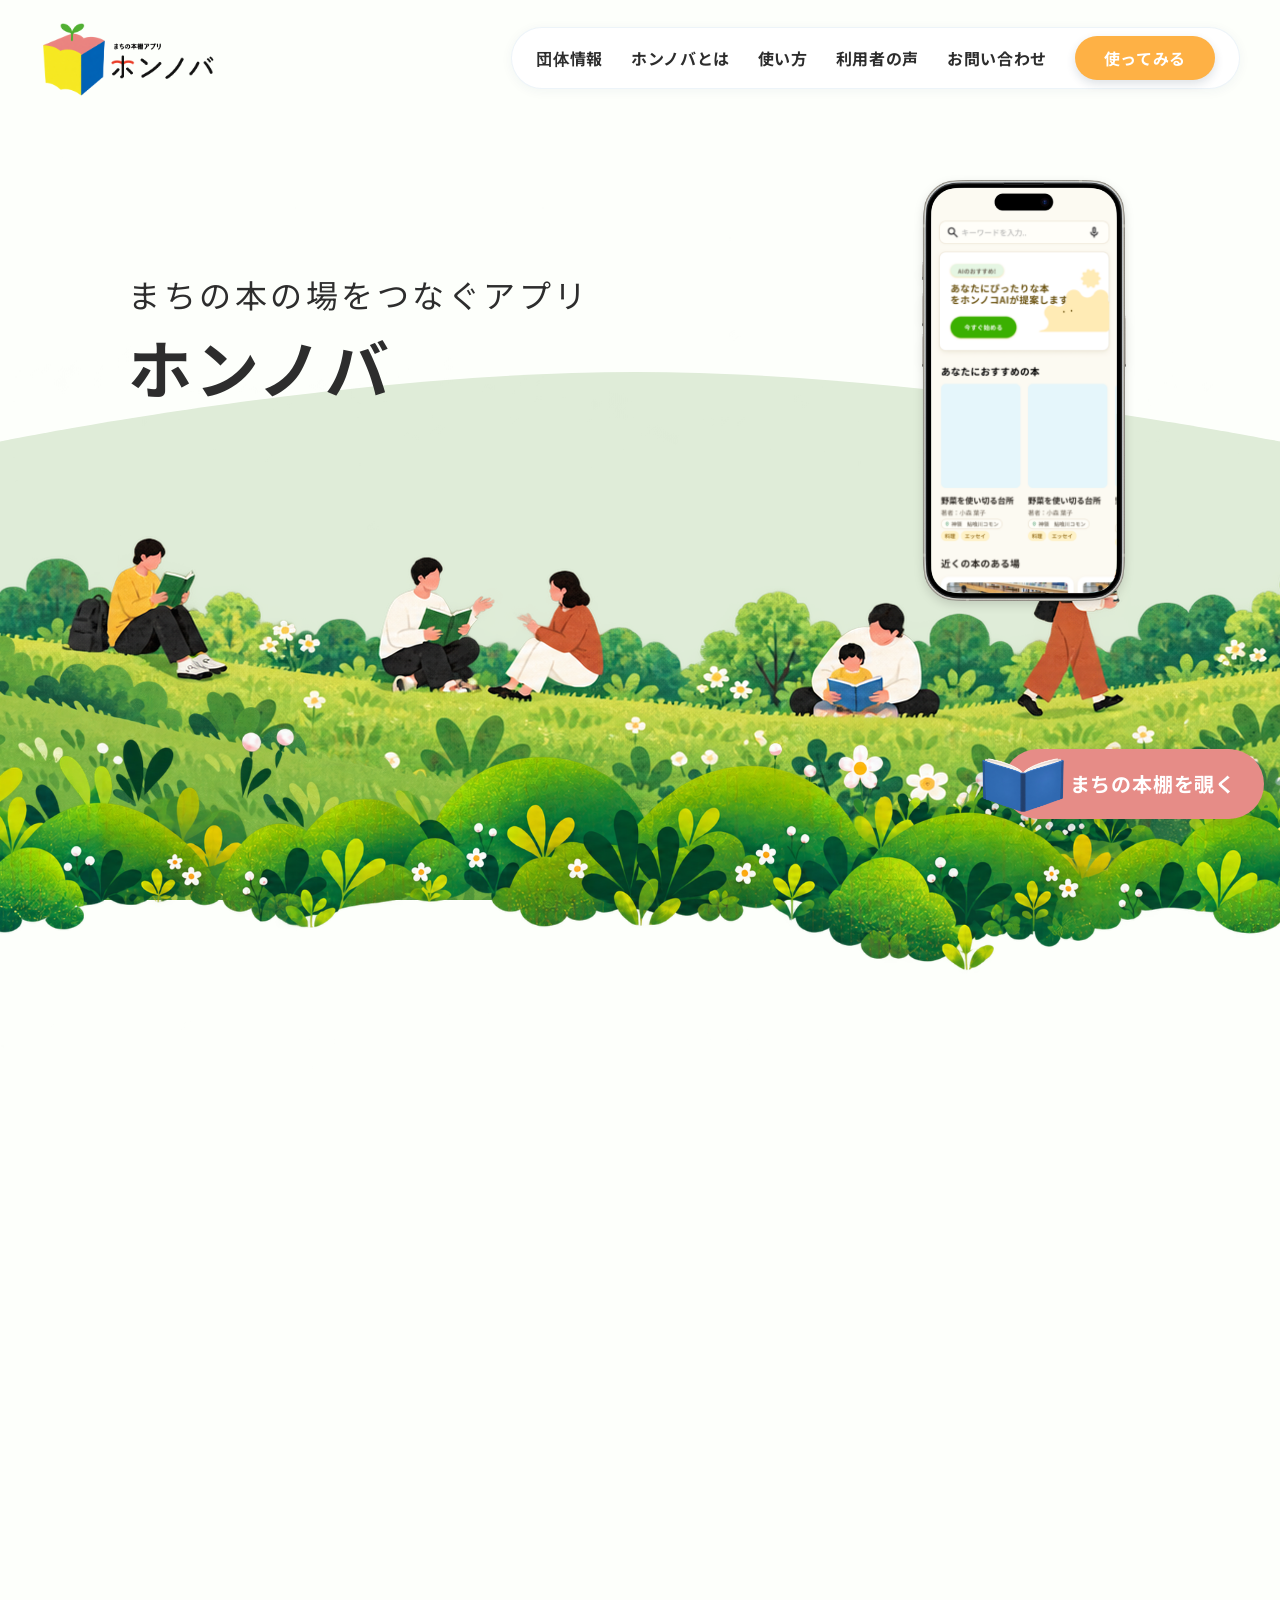
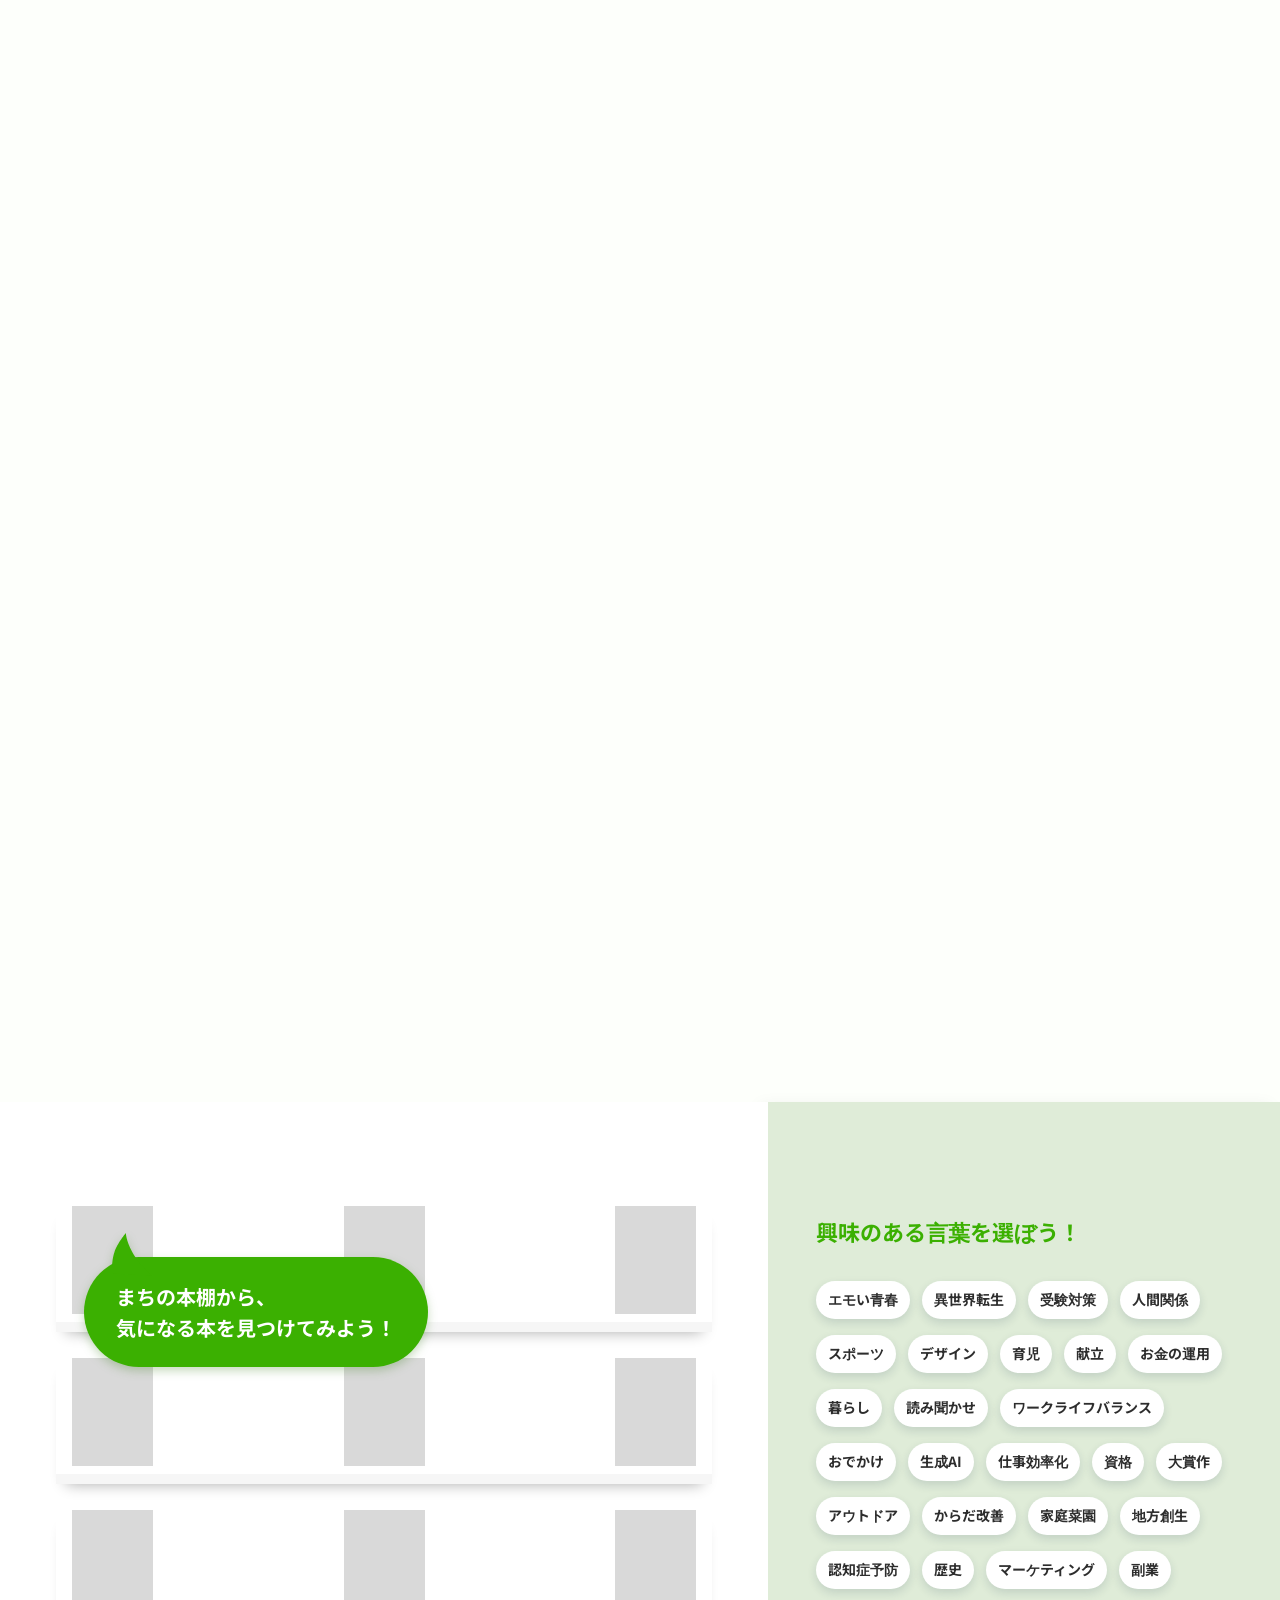
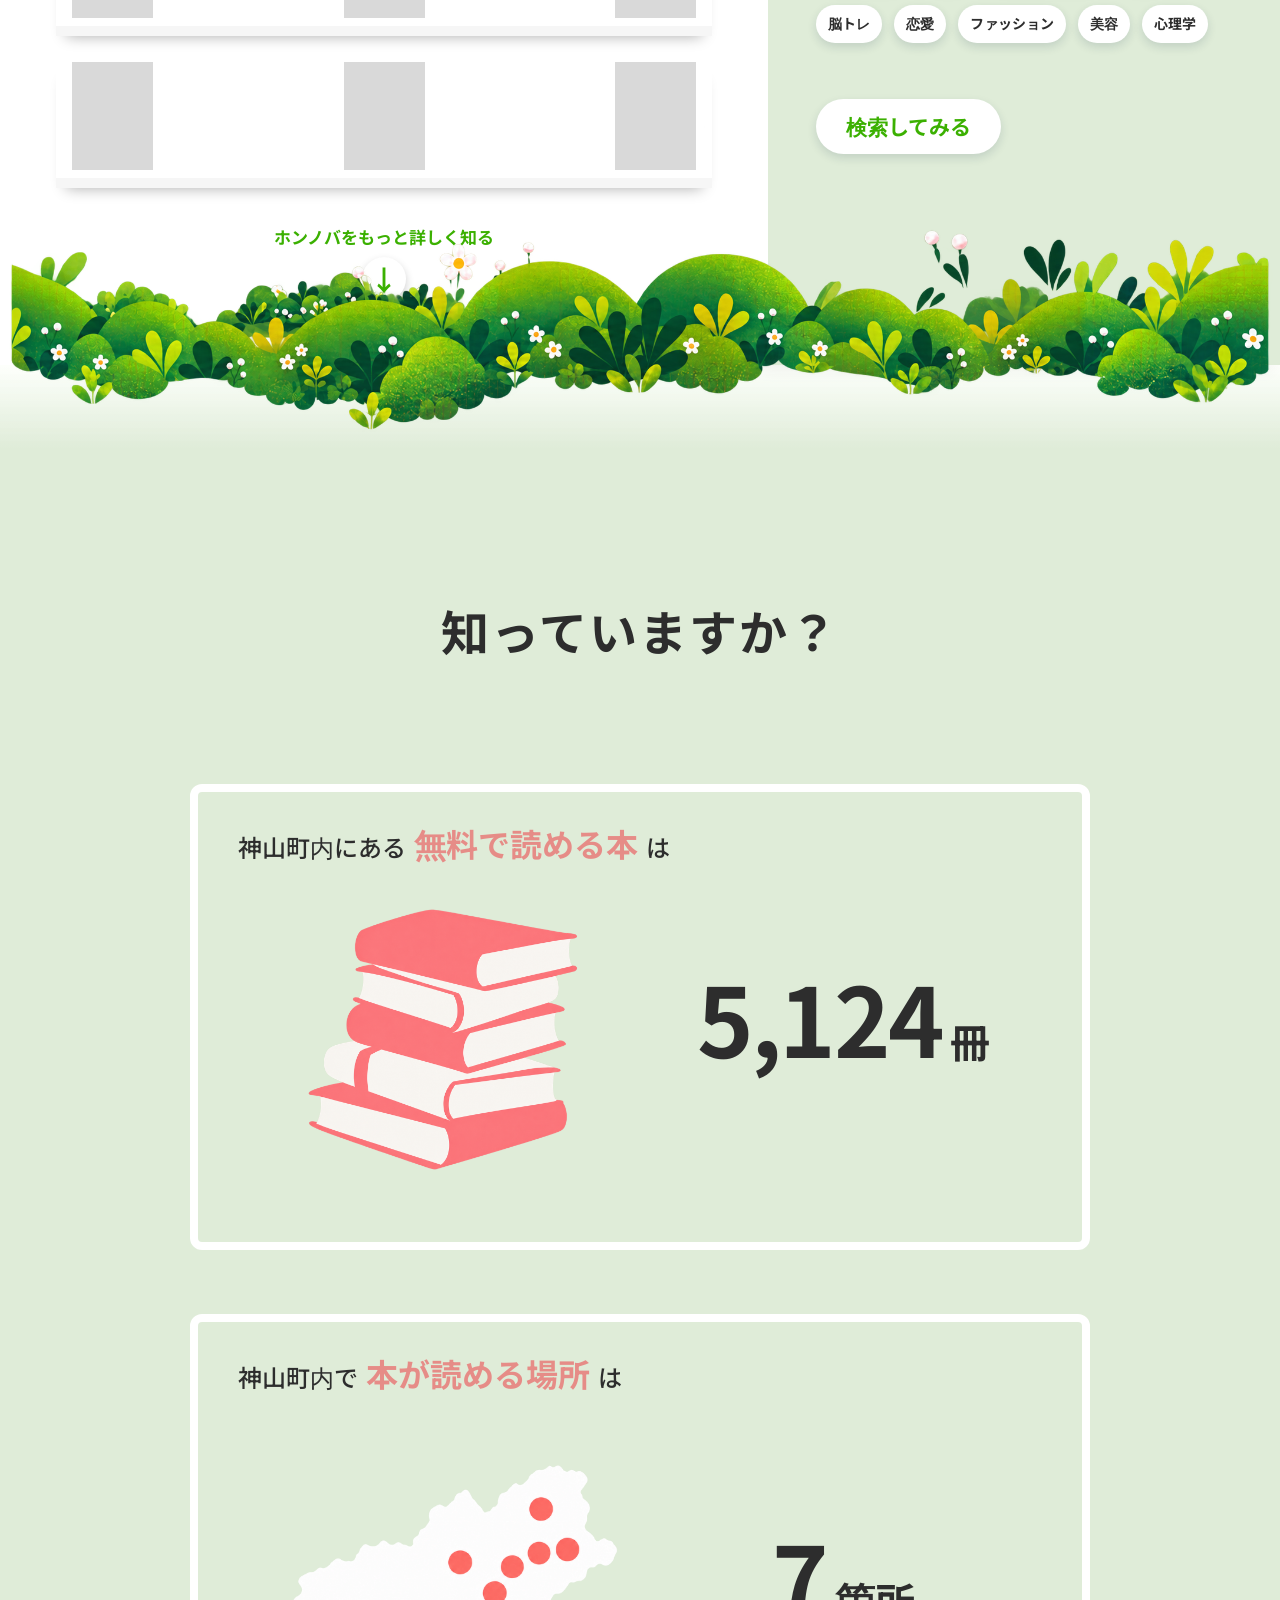
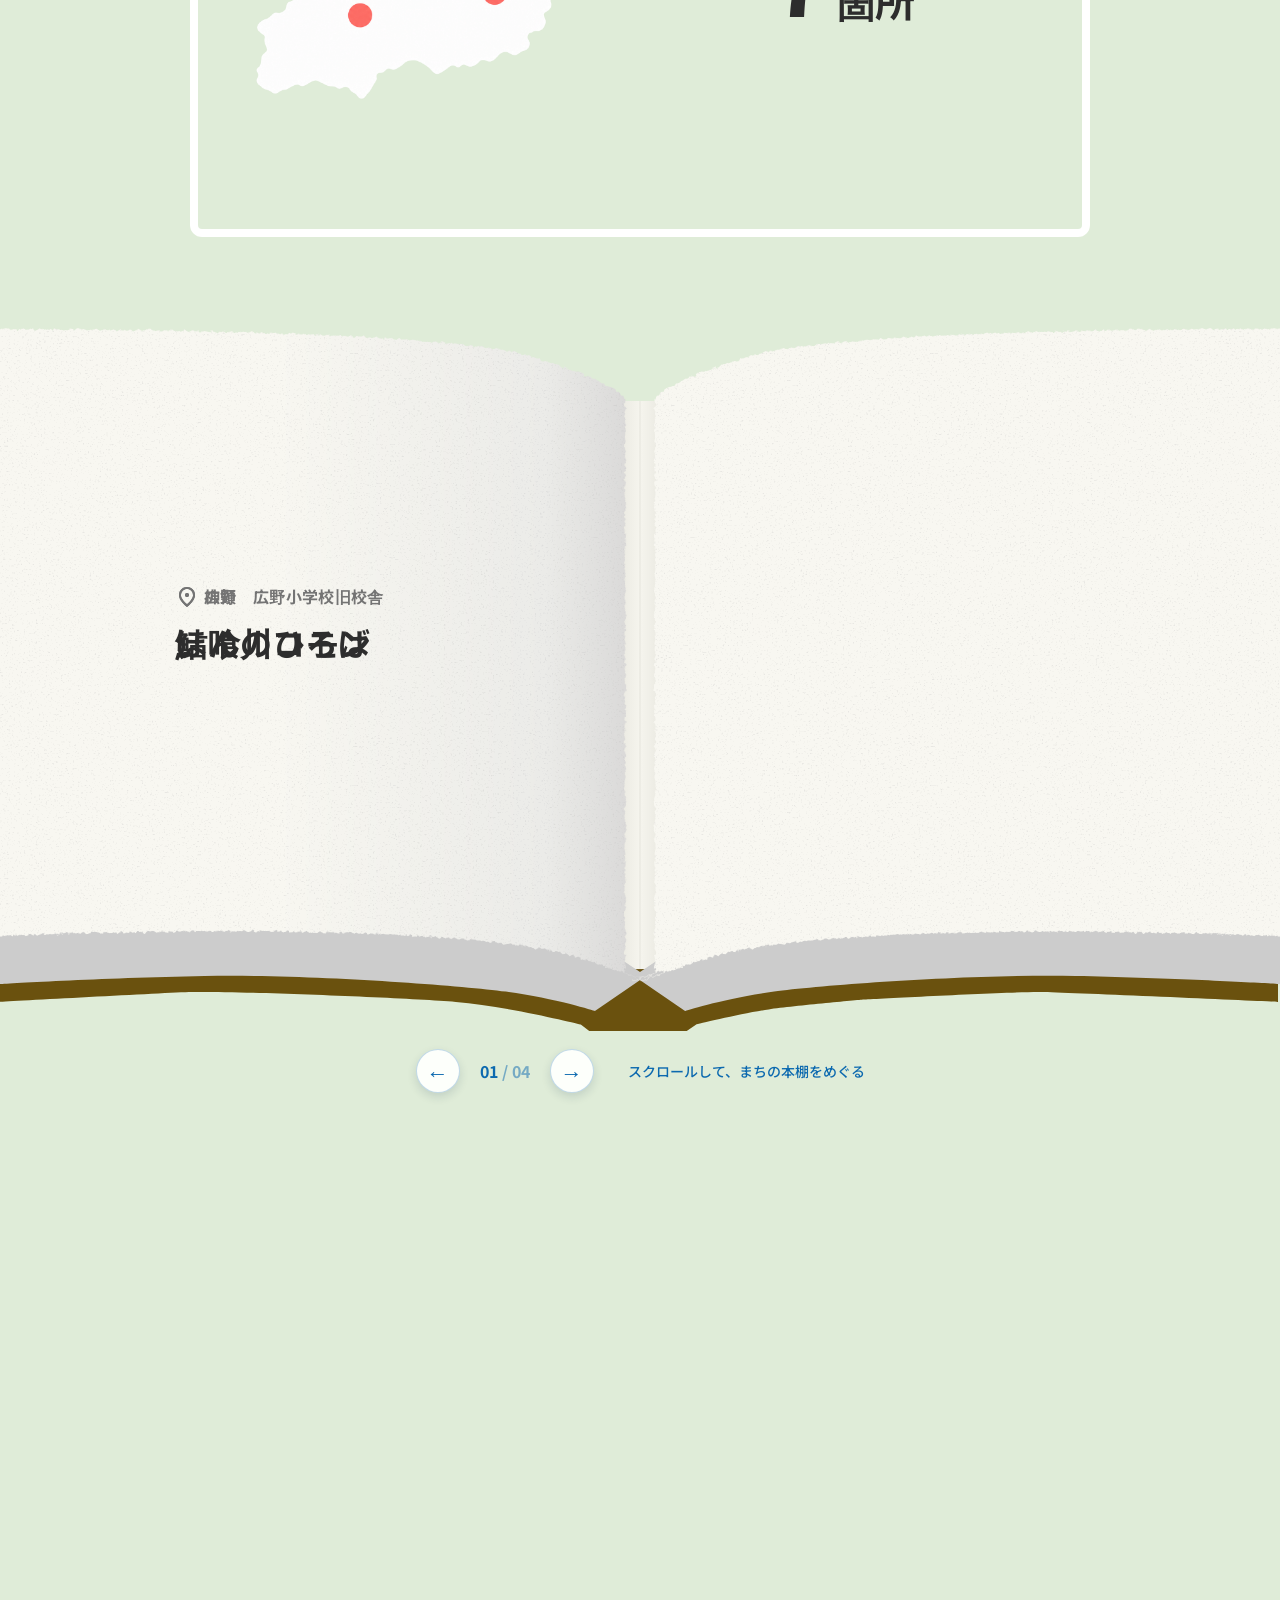
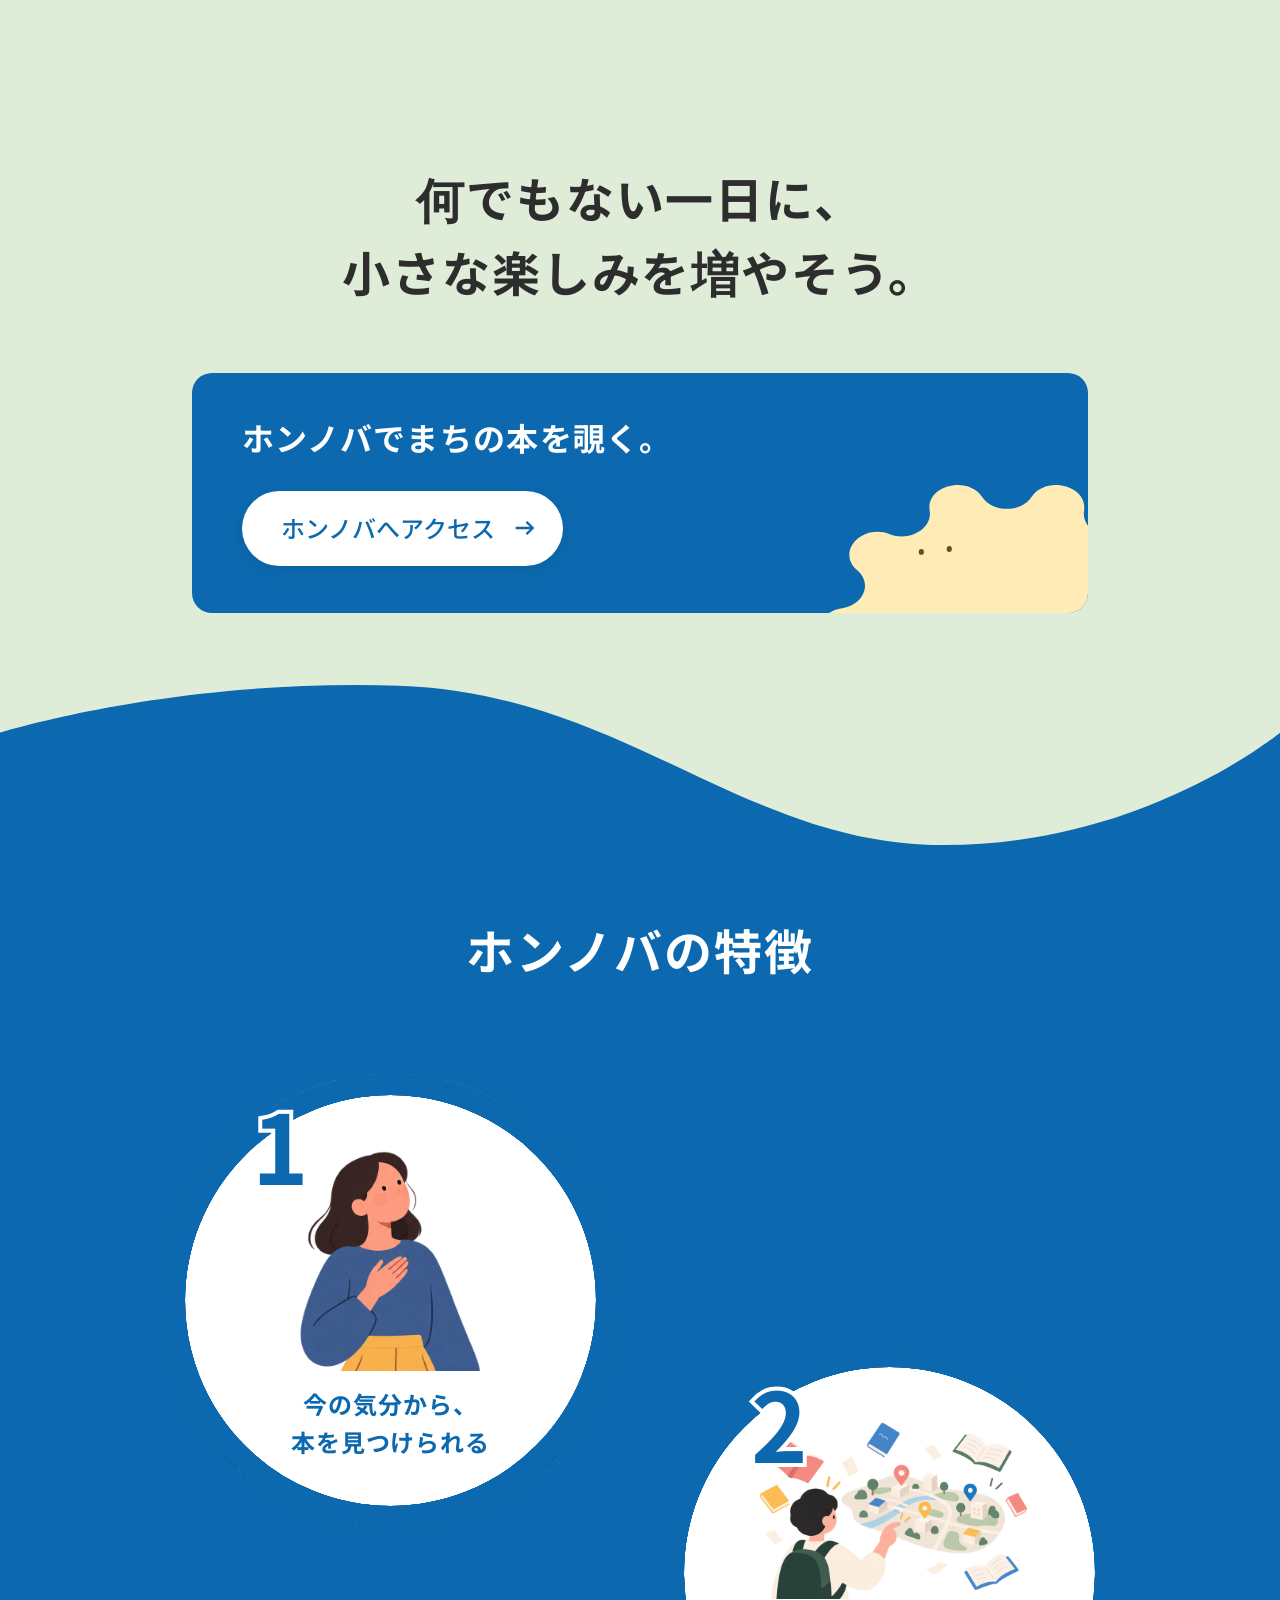
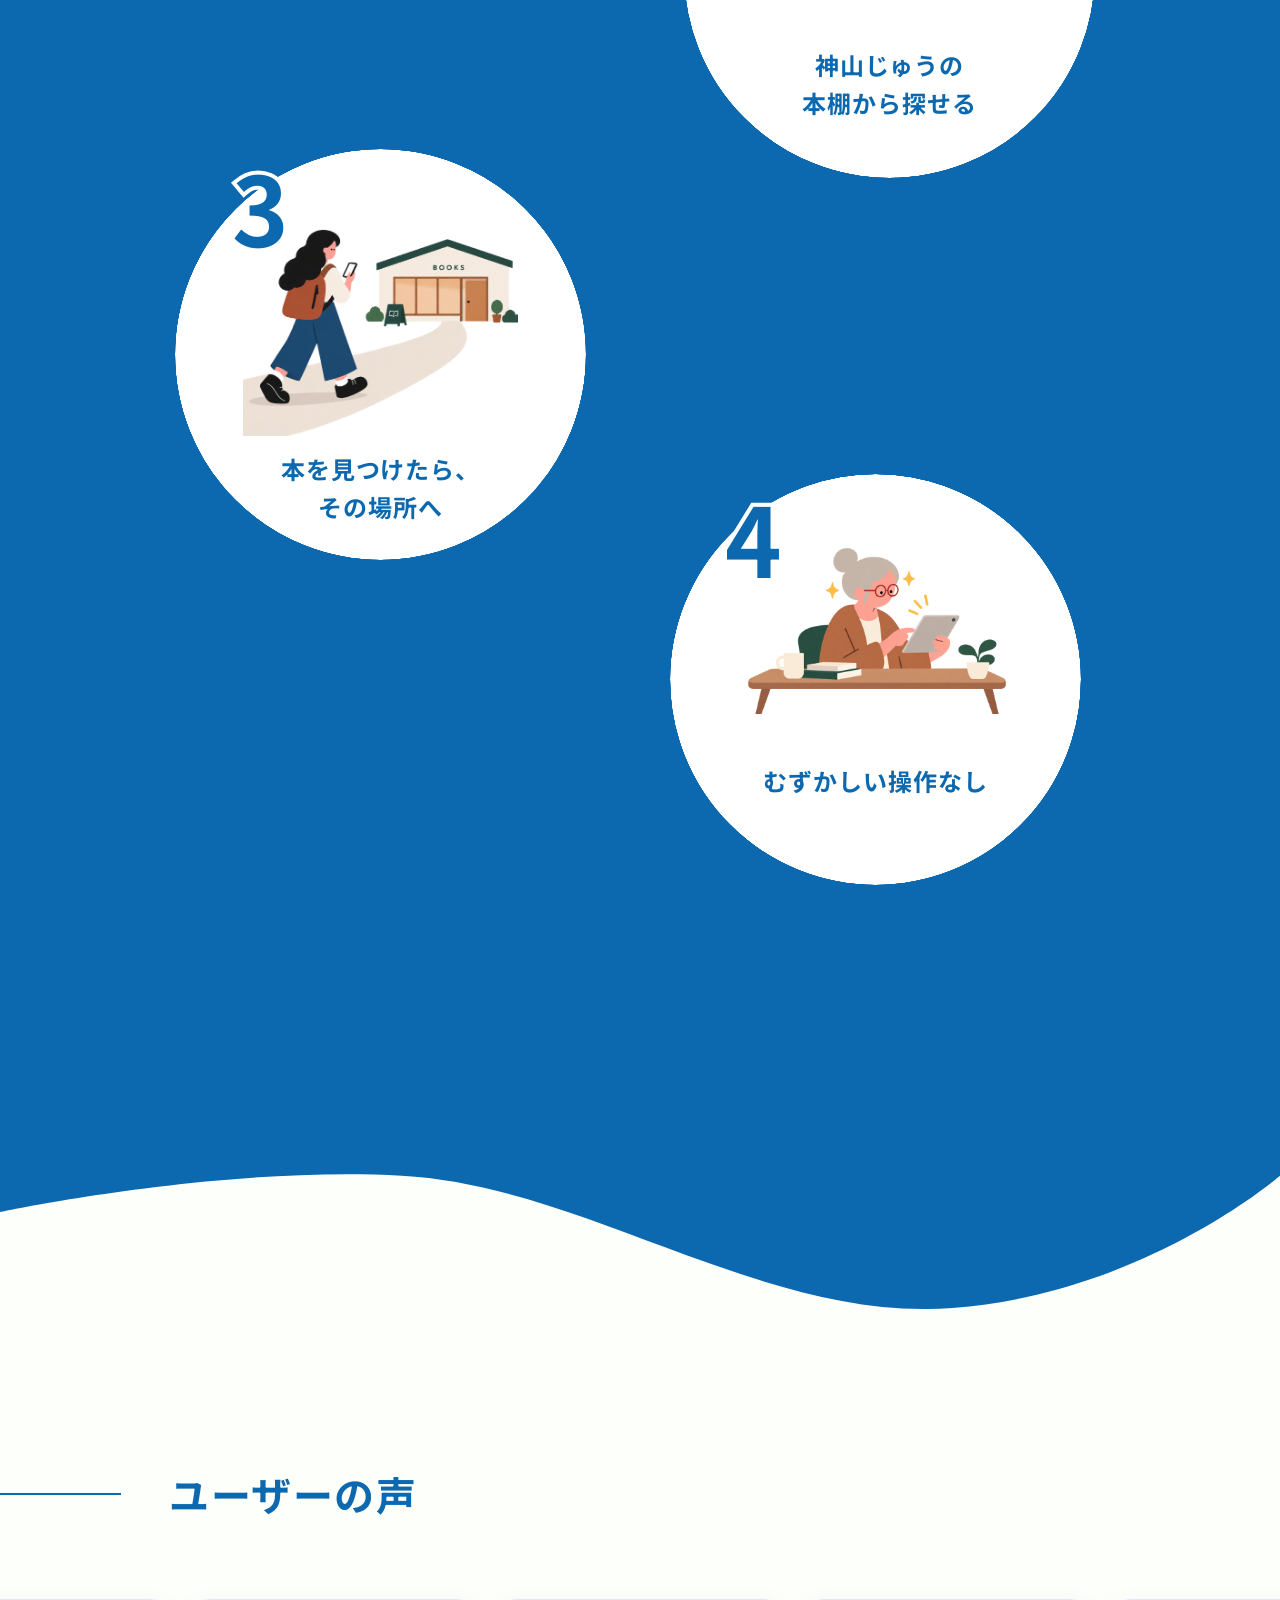
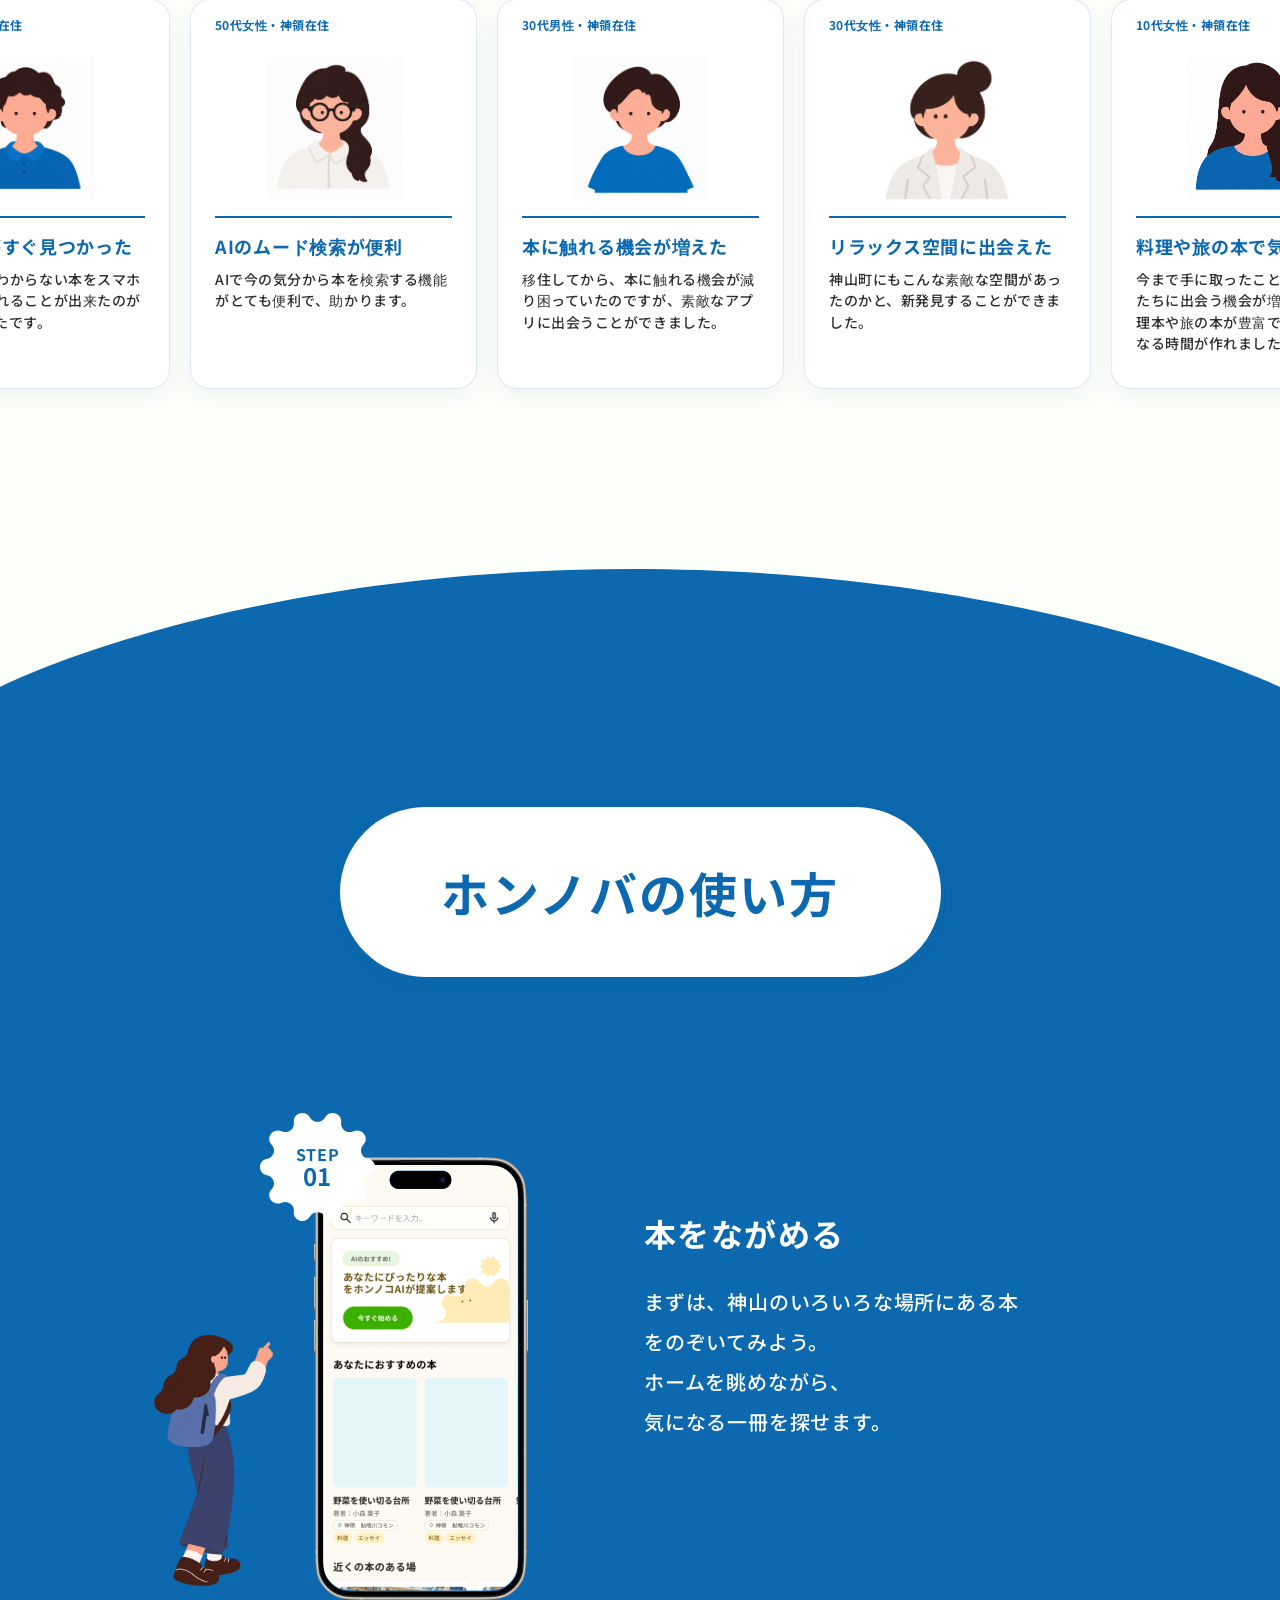
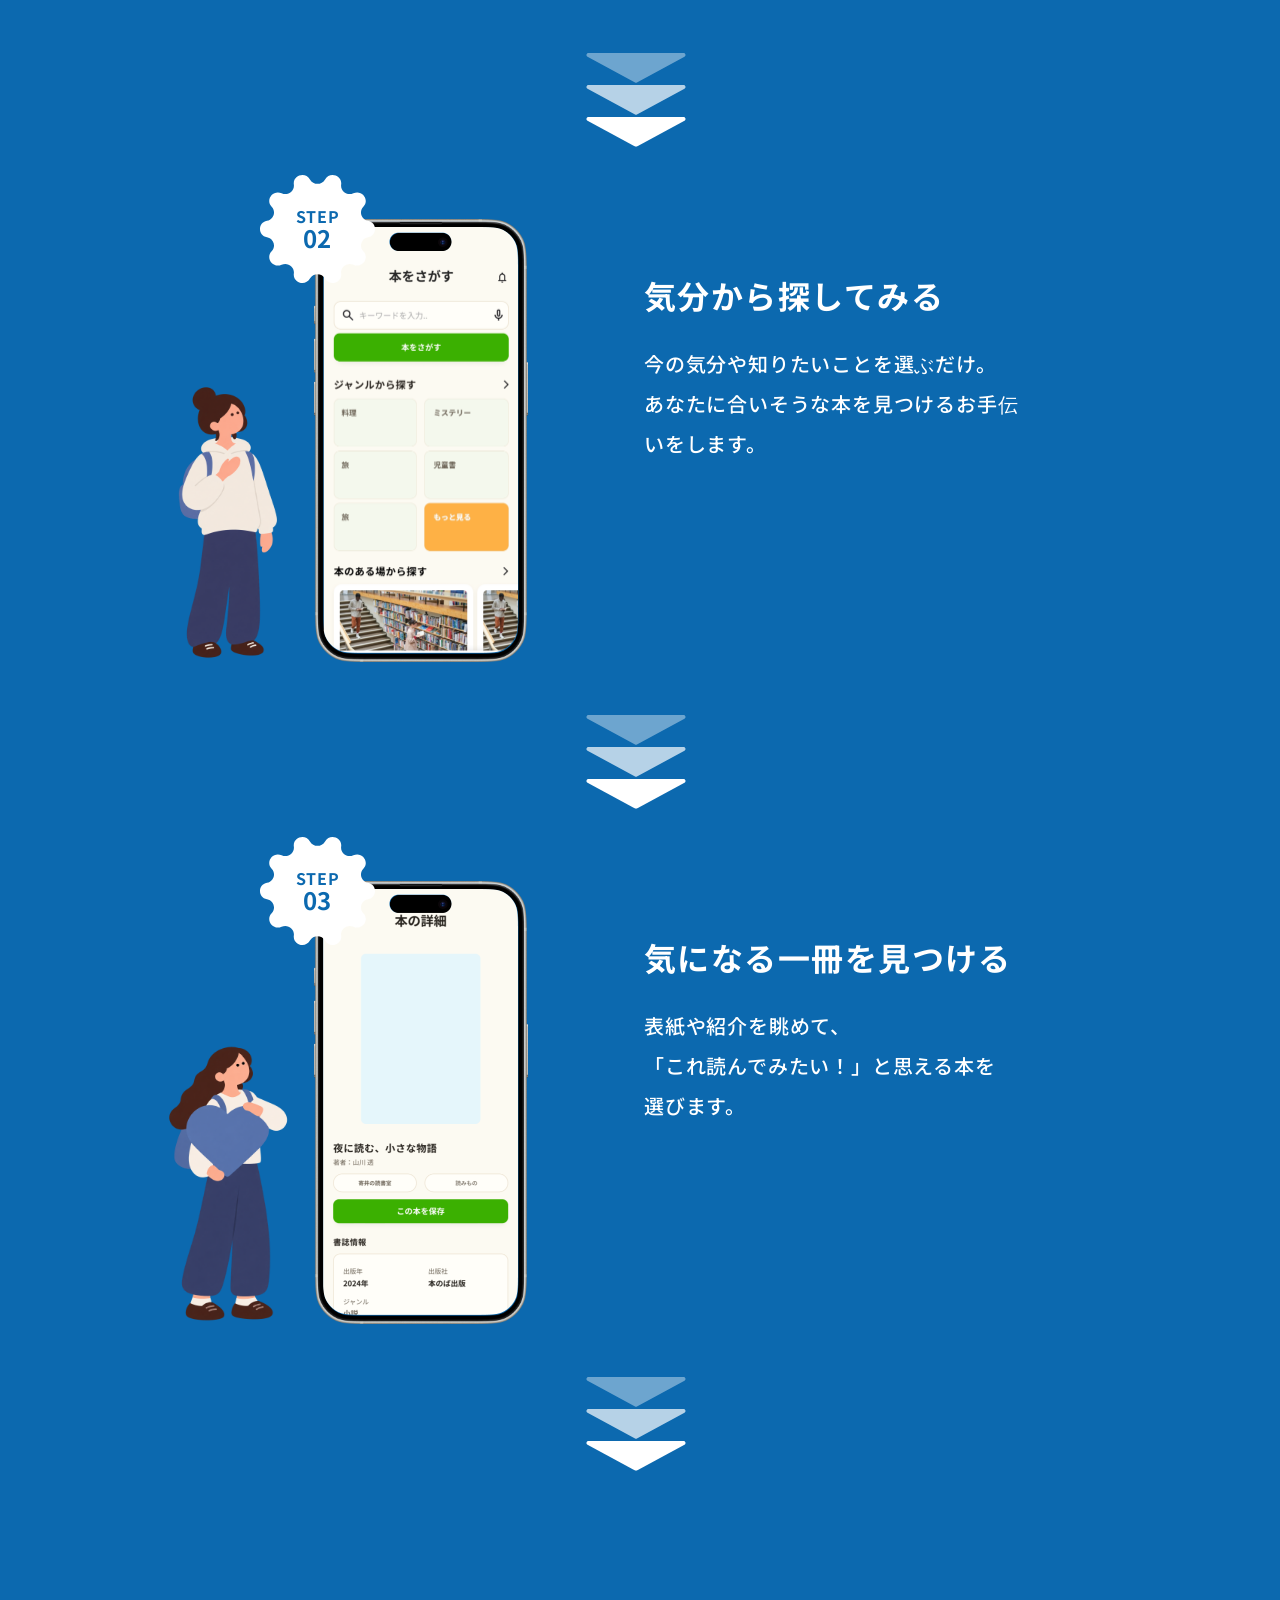
==== commit b4222370: "Correct venue names and links and improve mobile layout" ====
--- a/index.html
+++ b/index.html
@@ -2,18 +2,18 @@
 <html lang="ja">
 <head>
 <meta charset="utf-8"><meta name="viewport" content="width=device-width,initial-scale=1">
-<title>ホンノバ｜まちの本の場を繋ぐアプリ</title>
+<title>ホンノバ｜まちの本の場をつなぐアプリ</title>
 <meta name="description" content="神山で暮らすあなたに、もっと気軽な本との出会いを。ホンノバは、神山町のあちこちにある本と、人をつなぐサービスです。">
-<link rel="icon" href="assets/logo.png"><link rel="stylesheet" href="fonts.css"><link rel="stylesheet" href="style.css">
+<link rel="icon" href="assets/honnoba-icon.svg" type="image/svg+xml"><link rel="stylesheet" href="fonts.css"><link rel="stylesheet" href="style.css">
 <link rel="stylesheet" href="motion.css"><link rel="stylesheet" href="refresh.css"><link rel="stylesheet" href="responsive.css"><link rel="stylesheet" href="october.css"></head>
 <body><a class="skip-link" href="#about">本文へ移動</a>
-<header class="header"><a class="brand" href="#top" aria-label="ホンノバ ホーム"><img src="assets/logo-transparent.png" alt="ホンノバ" width="176" height="76"></a><button class="menu-toggle" aria-expanded="false" aria-controls="navigation">メニュー</button><nav id="navigation" aria-label="メインナビゲーション"><span class="nav-label">団体情報</span><a href="#about">ホンノバとは</a><a href="#how">使い方</a><a href="#voices">利用者の声</a><a href="contact.html">お問い合わせ</a><a class="access-link try-button" href="https://kamiyama.honnoba.jp/">使ってみる</a></nav></header>
+<header class="header"><a class="brand" href="#top" aria-label="ホンノバ ホーム"><img src="assets/logo-transparent.png" alt="ホンノバ" width="176" height="76"></a><button class="menu-toggle" aria-expanded="false" aria-controls="navigation" aria-label="メニューを開く"><span></span><span></span><span></span></button><nav id="navigation" aria-label="メインナビゲーション"><a class="nav-label" href="#organization">団体情報</a><a href="#about">ホンノバとは</a><a href="#how">使い方</a><a href="#voices">利用者の声</a><a href="https://docs.google.com/forms/d/e/1FAIpQLSexrnAC8GVZuGnWyMsGzjGpq1htodGU_a9g_iN3TBZiEHw6mQ/viewform">お問い合わせ</a><a class="access-link try-button" href="https://kamiyama.honnoba.jp/">使ってみる</a></nav></header>
 <main class="site" id="top">
 <section class="hero-story" id="about" aria-label="ホンノバについて"><div class="hero-pin"><section class="hero" aria-label="ホンノバ">
 <img class="hero-back" src="assets/52108.png" alt="">
 <img class="hero-hill" src="assets/48443.svg" alt="" width="1280" height="528">
 
-<div class="hero-copy-window"><div class="hero-copy-track"><h1 class="hero-title"><span>まちの本の場を繋ぐアプリ</span><strong>ホンノバ</strong></h1><p class="hero-story-line">本との出会いは、<br>まちとの出会い。</p><p class="hero-story-line">神山で暮らすあなたに、<br>もっと気軽な本との出会いを。</p><p class="hero-story-line">ホンノバは、神山町の<br>あちこちにある本と、<br>人をつなぐサービスです。</p><p class="hero-story-line">今の気分や知りたいことから、<br>気になる一冊を見つける。</p><p class="hero-story-line">そして、その本がある<br>町の本棚へ出かけてみる。</p><p class="hero-story-line">そこで出会うのは、<br>本だけじゃないかもしれません。</p><p class="hero-story-line">知らなかった場所。<br>選ばなかった一冊。<br>誰かとの、本の話。</p><p class="hero-story-line">いつもの神山で、<br>まだ知らない出会いを。</p><p class="hero-story-line">さあ、まちの本棚を<br>覗いてみよう。</p></div></div>
+<div class="hero-copy-window"><div class="hero-copy-track"><h1 class="hero-title"><span>まちの本の場をつなぐアプリ</span><strong>ホンノバ</strong></h1><p class="hero-story-line">本との出会いは、<br>まちとの出会い。</p><p class="hero-story-line">神山で暮らすあなたに、<br>もっと気軽な本との出会いを。</p><p class="hero-story-line">ホンノバは、神山町の<br>あちこちにある本と、<br>人をつなぐサービスです。</p><p class="hero-story-line">今の気分や知りたいことから、<br>気になる一冊を見つける。</p><p class="hero-story-line">そして、その本がある<br>町の本棚へ出かけてみる。</p><p class="hero-story-line">そこで出会うのは、<br>本だけじゃないかもしれません。</p><p class="hero-story-line">知らなかった場所。<br>選ばなかった一冊。<br>誰かとの、本の話。</p><p class="hero-story-line">いつもの神山で、<br>まだ知らない出会いを。</p><p class="hero-story-line">さあ、まちの本棚を<br>覗いてみよう。</p></div></div>
 <div class="phone hero-phone phone-two"><img src="assets/06074.png" alt="" width="156" height="321"><img class="screen" src="assets/c50bd.png" alt="ホンノバでまちの本を探す画面"></div>
 <img class="land-right" src="assets/d7fd2.png" alt="本を読みながらまちで過ごす人たち">
 <img class="land-left" src="assets/d7fd2.png" alt="">
@@ -27,10 +27,10 @@
 <h2 id="town-title">知っていますか？</h2>
 <div class="town-facts"><article class="fact-card"><h3>神山町内にある<strong>無料で読める本</strong>は</h3><div class="fact-card-body"><img class="fact-books" src="assets/d2df8.png" width="340" height="340" alt="積み重なった本"><p class="fact-number"><strong>5,124</strong><span>冊</span></p></div></article><article class="fact-card"><h3>神山町内で<strong>本が読める場所</strong>は</h3><div class="fact-card-body"><img class="fact-map" src="assets/8df7c.png" width="417" height="417" alt="神山町内の7つの本の場"><p class="fact-number"><strong>7</strong><span>箇所</span></p></div></article></div><div class="book-scene" id="town-book" aria-label="神山の本の場をめぐる本"><div class="book-pin"><div class="book-stage"><div class="book-canvas">
 <img class="book-cover" src="assets/dd3dc.svg" width="1279" height="68" alt=""><img class="book-spine" src="assets/0e572.svg" width="101" height="45" alt=""><img class="book-pages-left" src="assets/ae942.svg" width="638" height="96" alt=""><img class="book-pages-right" src="assets/09c95.svg" width="641" height="96" alt="">
-<article class="book-spread" data-page="0"><div class="spread-half spread-left"><img class="paper" src="assets/book-page-left.png" width="648" height="660" alt=""><div class="book-caption"><p><img src="assets/80d46.svg" width="24" height="24" alt="">広野（広野小学校旧小学校）</p><h3>ほんの広場</h3></div></div><div class="spread-half spread-right"><img class="paper" src="assets/book-page-right.png" width="648" height="660" alt=""><img class="book-photo" decoding="async" loading="lazy" src="assets/45ef8.png" alt="ほんの広場の本のある風景"></div></article>
+<article class="book-spread" data-page="0"><div class="spread-half spread-left"><img class="paper" src="assets/book-page-left.png" width="648" height="660" alt=""><div class="book-caption"><p><img src="assets/80d46.svg" width="24" height="24" alt="">広野　広野小学校旧校舎</p><h3>ほんのひろば</h3></div></div><div class="spread-half spread-right"><img class="paper" src="assets/book-page-right.png" width="648" height="660" alt=""><img class="book-photo" decoding="async" loading="lazy" src="assets/45ef8.png" alt="ほんのひろばの本のある風景"></div></article>
 <article class="book-spread" data-page="1"><div class="spread-half spread-left"><img class="paper" src="assets/book-page-left.png" width="648" height="660" alt=""><div class="book-caption"><p><img src="assets/80d46.svg" width="24" height="24" alt="">神領　神山まるごと高専HOME</p><h3>まるごとライブラリー</h3></div></div><div class="spread-half spread-right"><img class="paper" src="assets/book-page-right.png" width="648" height="660" alt=""><img class="book-photo" decoding="async" loading="lazy" src="assets/a1fb2.png" alt="まるごとライブラリーの本のある風景"></div></article>
 <article class="book-spread" data-page="2"><div class="spread-half spread-left"><img class="paper" src="assets/book-page-left.png" width="648" height="660" alt=""><div class="book-caption"><p><img src="assets/80d46.svg" width="24" height="24" alt="">神領</p><h3>鮎喰川コモン</h3></div></div><div class="spread-half spread-right"><img class="paper" src="assets/book-page-right.png" width="648" height="660" alt=""><img class="book-photo" decoding="async" loading="lazy" src="assets/d0273.png" alt="鮎喰川コモンの本のある風景"></div></article>
-<article class="book-spread" data-page="3"><div class="spread-half spread-left"><img class="paper" src="assets/book-page-left.png" width="648" height="660" alt=""><div class="book-caption"><p><img src="assets/80d46.svg" width="24" height="24" alt="">神領</p><h3>おうち診療所</h3></div></div><div class="spread-half spread-right"><img class="paper" src="assets/book-page-right.png" width="648" height="660" alt=""><img class="book-photo" decoding="async" loading="lazy" src="assets/d0273.png" alt="おうち診療所の本のある風景"></div></article>
+<article class="book-spread" data-page="3"><div class="spread-half spread-left"><img class="paper" src="assets/book-page-left.png" width="648" height="660" alt=""><div class="book-caption"><p><img src="assets/80d46.svg" width="24" height="24" alt="">神領</p><h3>おうち診療所</h3></div></div><div class="spread-half spread-right"><img class="paper" src="assets/book-page-right.png" width="648" height="660" alt=""><div class="book-photo photo-preparing">おうち診療所<br>写真準備中</div></div></article>
 <div class="book-leaf" aria-hidden="true"><div class="leaf-front"></div><div class="leaf-back"></div></div></div></div><p class="book-readable" aria-live="polite"></p><div class="book-controls"><button class="book-prev" aria-label="前のページ">←</button><p><span class="book-current">01</span><span class="book-total"> / 04</span></p><button class="book-next" aria-label="次のページ">→</button><span class="book-hint">スクロールして、まちの本棚をめぐる</span></div></div></div>
 <p class="town-closing">何でもない一日に、<br>小さな楽しみを増やそう。</p><aside class="cta"><p>ホンノバでまちの本を覗く。</p><a class="access-link" href="https://kamiyama.honnoba.jp/">ホンノバへアクセス <img src="assets/512b7.svg" alt="" width="28" height="28"></a><img class="cta-character" src="assets/7f5d9.svg" alt="" width="259" height="128.227"></aside>
 </section>
@@ -42,12 +42,12 @@
 <article class="feature feature-4"><img class="feature-circle" src="assets/151d5.svg" width="453" height="453" alt=""><span class="feature-number">4</span><div class="feature-art"><img src="assets/531b1.png" alt="タブレットで気軽に本を探す人"></div><h3>むずかしい操作なし</h3></article>
 </div></section>
 
-<section class="voices" id="voices" aria-labelledby="voices-title"><h2 class="ruled-title" id="voices-title">ユーザーの声</h2><div class="voice-track" tabindex="0" aria-label="ユーザーの声。左右にスクロールできます"><article class="voice-card"><p class="voice-person">10代女性・神領在住</p><div class="voice-avatar"><img src="assets/d8d95.png" alt="10代女性・神領在住のイラスト" width="136" height="144"></div><div class="voice-copy"><h3>欲しい本がすぐ見つかった</h3><p>神山にあるかわからない本をスマホからすぐに知れることが出来たのがとても良かったです。</p></div></article><article class="voice-card"><p class="voice-person">50代女性・神領在住</p><div class="voice-avatar"><img src="assets/bcc8e.png" alt="50代女性・神領在住のイラスト" width="136" height="144"></div><div class="voice-copy"><h3>AIのムード検索が便利</h3><p>AIで今の気分から本を検索する機能がとても便利で、助かります。</p></div></article><article class="voice-card"><p class="voice-person">30代男性・神領在住</p><div class="voice-avatar"><img src="assets/b3f84.png" alt="30代男性・神領在住のイラスト" width="136" height="144"></div><div class="voice-copy"><h3>本に触れる機会が増えた</h3><p>移住してから、本に触れる機会が減り困っていたのですが、素敵なアプリに出会うことができました。</p></div></article><article class="voice-card"><p class="voice-person">30代女性・神領在住</p><div class="voice-avatar"><img src="assets/750b7.png" alt="30代女性・神領在住のイラスト" width="136" height="144"></div><div class="voice-copy"><h3>リラックス空間に出会えた</h3><p>神山町にもこんな素敵な空間があったのかと、新発見することができました。</p></div></article><article class="voice-card"><p class="voice-person">10代女性・神領在住</p><div class="voice-avatar voice-avatar-crop"><img src="assets/b840d.png" alt="10代女性・神領在住のイラスト" width="136" height="144"></div><div class="voice-copy"><h3>リラックス空間に出会えた</h3><p>今まで手に取ったことない素敵な本たちに出会う機会が増えました。料理本や旅の本が豊富で、気晴らしになる時間が作れました。</p></div></article></div></section>
+<section class="voices" id="voices" aria-labelledby="voices-title"><h2 class="ruled-title" id="voices-title">ユーザーの声</h2><div class="voice-track" tabindex="0" aria-label="ユーザーの声。左右にスクロールできます"><article class="voice-card"><p class="voice-person">10代女性・神領在住</p><div class="voice-avatar"><img src="assets/d8d95.png" alt="10代女性・神領在住のイラスト" width="136" height="144"></div><div class="voice-copy"><h3>欲しい本がすぐ見つかった</h3><p>神山にあるかわからない本をスマホからすぐに知れることが出来たのがとても良かったです。</p></div></article><article class="voice-card"><p class="voice-person">50代女性・神領在住</p><div class="voice-avatar"><img src="assets/bcc8e.png" alt="50代女性・神領在住のイラスト" width="136" height="144"></div><div class="voice-copy"><h3>AIのムード検索が便利</h3><p>AIで今の気分から本を検索する機能がとても便利で、助かります。</p></div></article><article class="voice-card"><p class="voice-person">30代男性・神領在住</p><div class="voice-avatar"><img src="assets/b3f84.png" alt="30代男性・神領在住のイラスト" width="136" height="144"></div><div class="voice-copy"><h3>本に触れる機会が増えた</h3><p>移住してから、本に触れる機会が減り困っていたのですが、素敵なアプリに出会うことができました。</p></div></article><article class="voice-card"><p class="voice-person">30代女性・神領在住</p><div class="voice-avatar"><img src="assets/750b7.png" alt="30代女性・神領在住のイラスト" width="136" height="144"></div><div class="voice-copy"><h3>リラックス空間に出会えた</h3><p>神山町にもこんな素敵な空間があったのかと、新発見することができました。</p></div></article><article class="voice-card"><p class="voice-person">10代女性・神領在住</p><div class="voice-avatar voice-avatar-crop"><img src="assets/b840d.png" alt="10代女性・神領在住のイラスト" width="136" height="144"></div><div class="voice-copy"><h3>料理や旅の本で気晴らしに</h3><p>今まで手に取ったことない素敵な本たちに出会う機会が増えました。料理本や旅の本が豊富で、気晴らしになる時間が作れました。</p></div></article></div></section>
 <section class="how" id="how" aria-labelledby="how-title"><img class="how-background" src="assets/c5435.svg" width="1280" height="3648" alt=""><h2 id="how-title">ホンノバの使い方</h2><ol class="steps"><li class="step step-1"><div class="step-visual"><img class="step-person" src="assets/step-1-palette.png" width="192" height="287" alt="" aria-hidden="true"><div class="phone"><img src="assets/06074.png" width="214" height="443" alt=""><img class="screen" src="assets/859d1.png" alt="本をながめるのアプリ画面"></div><span class="step-badge"><img src="assets/ce578.svg" width="115" height="108" alt=""><span>STEP<strong>01</strong></span></span></div><div class="step-copy"><h3>本をながめる</h3><p>まずは、神山のいろいろな場所にある本をのぞいてみよう。<br>ホームを眺めながら、<br>気になる一冊を探せます。</p></div><span class="step-arrow" role="img" aria-label="次のステップ"><img class="arrow-chevron" src="assets/17143.svg" alt="" aria-hidden="true" style="--chevron:0"><img class="arrow-chevron" src="assets/17143.svg" alt="" aria-hidden="true" style="--chevron:1"><img class="arrow-chevron" src="assets/17143.svg" alt="" aria-hidden="true" style="--chevron:2"></span></li><li class="step step-2"><div class="step-visual"><img class="step-person" src="assets/step-2-palette.png" width="191" height="287" alt="" aria-hidden="true"><div class="phone"><img src="assets/06074.png" width="214" height="443" alt=""><img class="screen" src="assets/683e0.png" alt="気分から探してみるのアプリ画面"></div><span class="step-badge"><img src="assets/d784e.svg" width="115" height="108" alt=""><span>STEP<strong>02</strong></span></span></div><div class="step-copy"><h3>気分から探してみる</h3><p>今の気分や知りたいことを選ぶだけ。<br>あなたに合いそうな本を見つけるお手伝いをします。</p></div><span class="step-arrow" role="img" aria-label="次のステップ"><img class="arrow-chevron" src="assets/17143.svg" alt="" aria-hidden="true" style="--chevron:0"><img class="arrow-chevron" src="assets/17143.svg" alt="" aria-hidden="true" style="--chevron:1"><img class="arrow-chevron" src="assets/17143.svg" alt="" aria-hidden="true" style="--chevron:2"></span></li><li class="step step-3"><div class="step-visual"><img class="step-person" src="assets/step-3-palette.png" width="193" height="289" alt="" aria-hidden="true"><div class="phone"><img src="assets/06074.png" width="214" height="443" alt=""><img class="screen" src="assets/bfaca.png" alt="気になる一冊を見つけるのアプリ画面"></div><span class="step-badge"><img src="assets/3f329.svg" width="115" height="108" alt=""><span>STEP<strong>03</strong></span></span></div><div class="step-copy"><h3>気になる一冊を見つける</h3><p>表紙や紹介を眺めて、<br>「これ読んでみたい！」と思える本を<br>選びます。</p></div><span class="step-arrow" role="img" aria-label="次のステップ"><img class="arrow-chevron" src="assets/17143.svg" alt="" aria-hidden="true" style="--chevron:0"><img class="arrow-chevron" src="assets/17143.svg" alt="" aria-hidden="true" style="--chevron:1"><img class="arrow-chevron" src="assets/17143.svg" alt="" aria-hidden="true" style="--chevron:2"></span></li><li class="step step-4"><div class="step-visual"><img class="step-person" src="assets/step-4-palette.png" width="247" height="295" alt="" aria-hidden="true"><div class="phone"><img src="assets/06074.png" width="214" height="443" alt=""><img class="screen" src="assets/a741f.png" alt="本のある場所へ行ってみるのアプリ画面"></div><span class="step-badge"><img src="assets/d784e.svg" width="115" height="108" alt=""><span>STEP<strong>04</strong></span></span></div><div class="step-copy"><h3>本のある場所へ行ってみる</h3><p>読みたい本が見つかったら、<br>その本が置いてある神山の本棚へ。<br><br>本をきっかけに、いつもの町を少しだけ冒険してみよう。</p></div></li></ol></section>
-<section class="places" id="places" aria-labelledby="places-title"><img class="places-background" src="assets/d2850.svg" width="1757" height="2564.934" alt=""><h2 class="ruled-title" id="places-title">本との暮らしで花を咲かせよう</h2><div class="place-list"><article class="place "><div class="place-placeholder"><img src="assets/38e08.png" alt="ほんの広場で本と過ごすイラスト" loading="lazy"></div><div class="place-content"><p class="location"><img src="assets/fbade.svg" alt="" width="24" height="24">ほんの広場</p><h3>コーヒーを飲みながら<br>少し特別な献立を考えてみる</h3><button class="more" data-place="ほんの広場">もっとみる<img src="assets/c36d9.svg" alt="" width="24" height="24"></button></div></article><article class="place reverse"><div class="place-placeholder"><img src="assets/60de8.png" alt="まるごとライブラリーで本と過ごすイラスト" loading="lazy"></div><div class="place-content"><p class="location"><img src="assets/fbade.svg" alt="" width="24" height="24">まるごとライブラリー</p><h3>デザインやプログラミング、科学、<br>ビジネス書、少しだけ勉強したい時にぴったり</h3><button class="more" data-place="まるごとライブラリー">もっとみる<img src="assets/c36d9.svg" alt="" width="24" height="24"></button></div></article><article class="place "><div class="place-placeholder"><img src="assets/f924c.png" alt="粟カフェで本と過ごすイラスト" loading="lazy"></div><div class="place-content"><p class="location"><img src="assets/fbade.svg" alt="" width="24" height="24">粟カフェ</p><h3>カフェでコーヒー片手に雑誌をめくる<br>一人ゆったり時間</h3><button class="more" data-place="粟カフェ">もっとみる<img src="assets/c36d9.svg" alt="" width="24" height="24"></button></div></article><article class="place reverse"><div class="place-placeholder"><img src="assets/93ed8.png" alt="改善センターで本と過ごすイラスト" loading="lazy"></div><div class="place-content"><p class="location"><img src="assets/fbade.svg" alt="" width="24" height="24">改善センター</p><h3>ジャンプなどいろんな漫画が読める！<br>暑い時期の新しい遊び場</h3><button class="more" data-place="改善センター">もっとみる<img src="assets/c36d9.svg" alt="" width="24" height="24"></button></div></article></div><aside class="cta"><p>ホンノバでまちの本を覗く。</p><a class="access-link" href="https://kamiyama.honnoba.jp/">ホンノバへアクセス <img src="assets/512b7.svg" alt="" width="28" height="28"></a><img class="cta-character" src="assets/7f5d9.svg" alt="" width="259" height="128.227"></aside></section>
-<section class="follow" id="follow" aria-labelledby="follow-title"><img class="follow-background" src="assets/1a913.svg" width="1280" height="1503.5" alt=""><h2 class="ruled-title" id="follow-title">Follow us</h2><div class="follow-content"><div class="social-phones"><div class="phone"><img src="assets/06074.png" width="201" height="413" alt=""><img class="screen" src="assets/a654e.png" alt="ホンノバのInstagram"></div><div class="phone"><img src="assets/06074.png" width="201" height="413" alt=""><video class="screen follow-video" autoplay loop muted playsinline disablepictureinpicture disableremoteplayback preload="metadata" aria-label="チェアリングの紹介動画"><source src="assets/chairing-reel.mp4" type="video/mp4">動画を再生できない場合は、<a href="assets/chairing-reel.mp4">こちらからご覧ください</a>。</video></div></div><div class="social-copy"><p>SNSでも神山町のいろんな本の<br>情報を発信しています！</p><button data-pending="Instagram" aria-label="ホンノバのInstagram"><img src="assets/569fe.svg" width="64" height="64" alt="Instagram"></button></div></div>
-<footer id="contact"><p class="contact-intro">お気軽にお問い合わせください！</p><a class="contact-button" href="contact.html">お問い合わせ<img src="assets/d4d82.svg" width="24" height="24" alt=""></a><p class="footer-tagline">本のある場にホンノバあり。</p></footer><img class="footer-grass" src="assets/58b7c.png" alt=""></section>
-</main>
+<section class="places" id="places" aria-labelledby="places-title"><img class="places-background" src="assets/d2850.svg" width="1757" height="2564.934" alt=""><h2 class="ruled-title" id="places-title">本との暮らしで花を咲かせよう</h2><div class="place-list"><article class="place "><div class="place-placeholder"><img src="assets/38e08.png" alt="ほんのひろばで本と過ごすイラスト" loading="lazy"></div><div class="place-content"><p class="location"><img src="assets/fbade.svg" alt="" width="24" height="24">ほんのひろば</p><h3>コーヒーを飲みながら<br>少し特別な献立を考えてみる</h3><button class="more" data-place="ほんのひろば">もっとみる<img src="assets/c36d9.svg" alt="" width="24" height="24"></button></div></article><article class="place reverse"><div class="place-placeholder"><img src="assets/60de8.png" alt="まるごとライブラリーで本と過ごすイラスト" loading="lazy"></div><div class="place-content"><p class="location"><img src="assets/fbade.svg" alt="" width="24" height="24">まるごとライブラリー</p><h3>デザインやプログラミング、科学、<br>ビジネス書、少しだけ勉強したい時にぴったり</h3><button class="more" data-place="まるごとライブラリー">もっとみる<img src="assets/c36d9.svg" alt="" width="24" height="24"></button></div></article><article class="place "><div class="place-placeholder"><img src="assets/f924c.png" alt="粟カフェで本と過ごすイラスト" loading="lazy"></div><div class="place-content"><p class="location"><img src="assets/fbade.svg" alt="" width="24" height="24">粟カフェ</p><h3>カフェでコーヒー片手に雑誌をめくる<br>一人ゆったり時間</h3><button class="more" data-place="粟カフェ">もっとみる<img src="assets/c36d9.svg" alt="" width="24" height="24"></button></div></article><article class="place reverse"><div class="place-placeholder"><img src="assets/93ed8.png" alt="農村環境改善センターで本と過ごすイラスト" loading="lazy"></div><div class="place-content"><p class="location"><img src="assets/fbade.svg" alt="" width="24" height="24">農村環境改善センター</p><h3>少年ジャンプなどいろんな漫画が読める！<br>暑い時期の新しい遊び場</h3><button class="more" data-place="農村環境改善センター">もっとみる<img src="assets/c36d9.svg" alt="" width="24" height="24"></button></div></article></div><aside class="cta"><p>ホンノバでまちの本を覗く。</p><a class="access-link" href="https://kamiyama.honnoba.jp/">ホンノバへアクセス <img src="assets/512b7.svg" alt="" width="28" height="28"></a><img class="cta-character" src="assets/7f5d9.svg" alt="" width="259" height="128.227"></aside></section>
+<section class="follow" id="follow" aria-labelledby="follow-title"><img class="follow-background" src="assets/1a913.svg" width="1280" height="1503.5" alt=""><h2 class="ruled-title" id="follow-title">Follow us</h2><div class="follow-content"><div class="social-phones"><div class="phone"><img src="assets/06074.png" width="201" height="413" alt=""><img class="screen" src="assets/a654e.png" alt="ホンノバのInstagram"></div><div class="phone"><img src="assets/06074.png" width="201" height="413" alt=""><video class="screen follow-video" autoplay loop muted playsinline disablepictureinpicture disableremoteplayback preload="metadata" aria-label="チェアリングの紹介動画"><source src="assets/chairing-reel.mp4" type="video/mp4">動画を再生できない場合は、<a href="assets/chairing-reel.mp4">こちらからご覧ください</a>。</video></div></div><div class="social-copy"><p>SNSでも神山町のいろんな本の<br>情報を発信しています！</p><a href="https://www.instagram.com/honnoba_official/?hl=ja" aria-label="ホンノバのInstagram"><img src="assets/569fe.svg" width="64" height="64" alt="Instagram"></a></div></div>
+<footer id="contact"><p class="contact-intro">お気軽にお問い合わせください！</p><a class="contact-button" href="https://docs.google.com/forms/d/e/1FAIpQLSexrnAC8GVZuGnWyMsGzjGpq1htodGU_a9g_iN3TBZiEHw6mQ/viewform">お問い合わせ<img src="assets/d4d82.svg" width="24" height="24" alt=""></a><p class="footer-tagline">本のある場にホンノバあり。</p></footer><img class="footer-grass" src="assets/58b7c.png" alt=""></section>
+<section id="organization" class="organization"><h2>団体情報</h2><p>運営団体の詳しいご紹介は、ただいま準備中です。</p></section></main>
 <a class="access-link bookshelf-button" href="https://kamiyama.honnoba.jp/"><img src="assets/05ca9.png" alt="" width="84" height="84"><span>まちの本棚を覗く</span></a>
 <dialog id="notice" aria-labelledby="notice-title"><button class="dialog-x" aria-label="閉じる">×</button><h2 id="notice-title"></h2><p id="notice-body"></p><button class="dialog-close">閉じる</button></dialog>
-<dialog id="place-detail" aria-labelledby="place-detail-title"><div class="place-dialog-head"><h2 id="place-detail-title"><img src="assets/c0193.svg" width="24" height="24" alt=""><span>ほんの広場</span></h2><button class="place-dialog-x" aria-label="閉じる">×</button></div><div class="place-dialog-body"><div class="detail-cover" aria-hidden="true"></div><h3 class="place-detail-heading"></h3><div class="detail-gallery" aria-hidden="true"><div></div><div></div><div></div><div></div><img src="assets/ef887.svg" width="357" height="357" alt=""></div><section class="detail-books"><h3>どんな本があるの？</h3></section><section class="detail-activities"><h3>ここではこんな過ごし方ができます。</h3></section><aside class="detail-cta"><p>ホンノバで営業時間や住所を知ろう</p><a class="access-link" href="https://kamiyama.honnoba.jp/">ホンノバへアクセス<img src="assets/143c4.svg" width="24" height="24" alt=""></a><div aria-hidden="true"></div></aside><button class="place-dialog-close">閉じる</button></div></dialog><script src="app.js"></script><script src="motion.js"></script><script src="book.js"></script><script src="hero-story.js"></script></body></html>
+<dialog id="place-detail" aria-labelledby="place-detail-title"><div class="place-dialog-head"><h2 id="place-detail-title"><img src="assets/c0193.svg" width="24" height="24" alt=""><span>ほんのひろば</span></h2><button class="place-dialog-x" aria-label="閉じる">×</button></div><div class="place-dialog-body"><h3 class="place-detail-heading"></h3><p class="detail-preparing">写真と詳しいご紹介は、ただいま準備中です。</p><aside class="detail-cta"><p>営業時間や住所はホンノバでご確認ください。</p><a class="access-link" href="https://kamiyama.honnoba.jp/">ホンノバへアクセス →</a></aside><button class="place-dialog-close">閉じる</button></div></dialog><script src="app.js"></script><script src="motion.js"></script><script src="book.js"></script><script src="hero-story.js"></script></body></html>
--- a/october.css
+++ b/october.css
@@ -112,3 +112,30 @@
 .story-interactive .hero{overflow:clip;clip-path:none}
 .story-interactive .hero-pin>.hero-garden{position:absolute;top:auto;bottom:-190px;z-index:5}
 @media(max-width:599px){.story-interactive .hero-pin>.hero-garden{bottom:-120px}}
+/* October 11: editorial corrections and responsive layout refinements. */
+h1,h2,h3,strong,.keyword,.access-link,.nav-label,.more{font-weight:700}
+.photo-preparing{display:grid;place-content:center;text-align:center;background:#eeeee7;color:#56615e;font-size:26px;line-height:2}
+.detail-preparing{padding:48px 16px;text-align:center;color:#536d7f}
+.organization{padding:80px 24px;max-width:1000px;margin:auto;scroll-margin-top:120px}.organization h2{font-size:28px;color:var(--blue);margin-bottom:24px}
+@media(max-width:1023px){
+.menu-toggle{width:48px;height:48px;min-height:48px;padding:13px!important;border-radius:50%;display:flex;flex-direction:column;align-items:center;justify-content:center;gap:5px;font-size:0;background:white}
+.menu-toggle span{display:block;width:22px;height:2px;background:var(--ink);border-radius:2px;transition:transform .2s,opacity .2s}
+.menu-toggle[aria-expanded=true] span:nth-child(1){transform:translateY(7px) rotate(45deg)}
+.menu-toggle[aria-expanded=true] span:nth-child(2){opacity:0}
+.menu-toggle[aria-expanded=true] span:nth-child(3){transform:translateY(-7px) rotate(-45deg)}
+.header nav{max-height:calc(100svh - 110px);overflow-y:auto}
+.cta{min-height:0;padding:28px 24px 32px;border-radius:24px;overflow:hidden}
+.cta>p{font-size:clamp(18px,3.2vw,26px);line-height:1.6;margin-bottom:24px;max-width:90%}
+.cta>.access-link{padding:12px 20px;min-height:48px;font-size:15px;line-height:1.5;position:relative;z-index:2}
+.cta-character{width:clamp(100px,20vw,170px);height:auto;right:0;bottom:0}
+.how{border-radius:0;padding-top:110px;isolation:isolate}
+.how:before{content:"";position:absolute;top:-55px;left:-10%;width:120%;height:110px;background:var(--blue);border-radius:50% 50% 0 0 / 100% 100% 0 0;z-index:-1}
+.how>h2{width:fit-content;max-width:calc(100% - 24px);min-height:0;padding:20px 32px;margin-inline:auto;border-radius:999px;line-height:1.5}
+.places{border-radius:0;padding-top:90px;isolation:isolate}
+.places:before{content:"";position:absolute;top:-65px;left:-10%;width:120%;height:130px;border-radius:50% 50% 0 0 / 100% 100% 0 0;background:#e0eaf0;z-index:-1}
+.feature h3{font-size:clamp(14px,2.5vw,20px);line-height:1.5;max-width:82%;margin:0 auto;letter-spacing:0}
+.feature-art,.feature-2 .feature-art,.feature-3 .feature-art,.feature-4 .feature-art{width:56%;aspect-ratio:1.2;margin:10% auto 2%}
+}
+@media(max-width:599px){.feature h3{font-size:clamp(16px,4.4vw,20px)}.how{padding-inline:16px}.how>h2{font-size:23px;padding:18px 28px}.cta>p{font-size:18px}.cta-character{width:106px}.cta>.access-link{font-size:14px;padding:12px 16px}.feature h3{max-width:80%}}
+.social-copy>a{display:inline-block;border:0;border-radius:50%;background:transparent;box-shadow:none;line-height:0}.social-copy>a img{display:block}
+@media(max-width:599px){.places .ruled-title{font-size:21px;text-wrap:balance;line-height:1.7;padding-right:24px}}
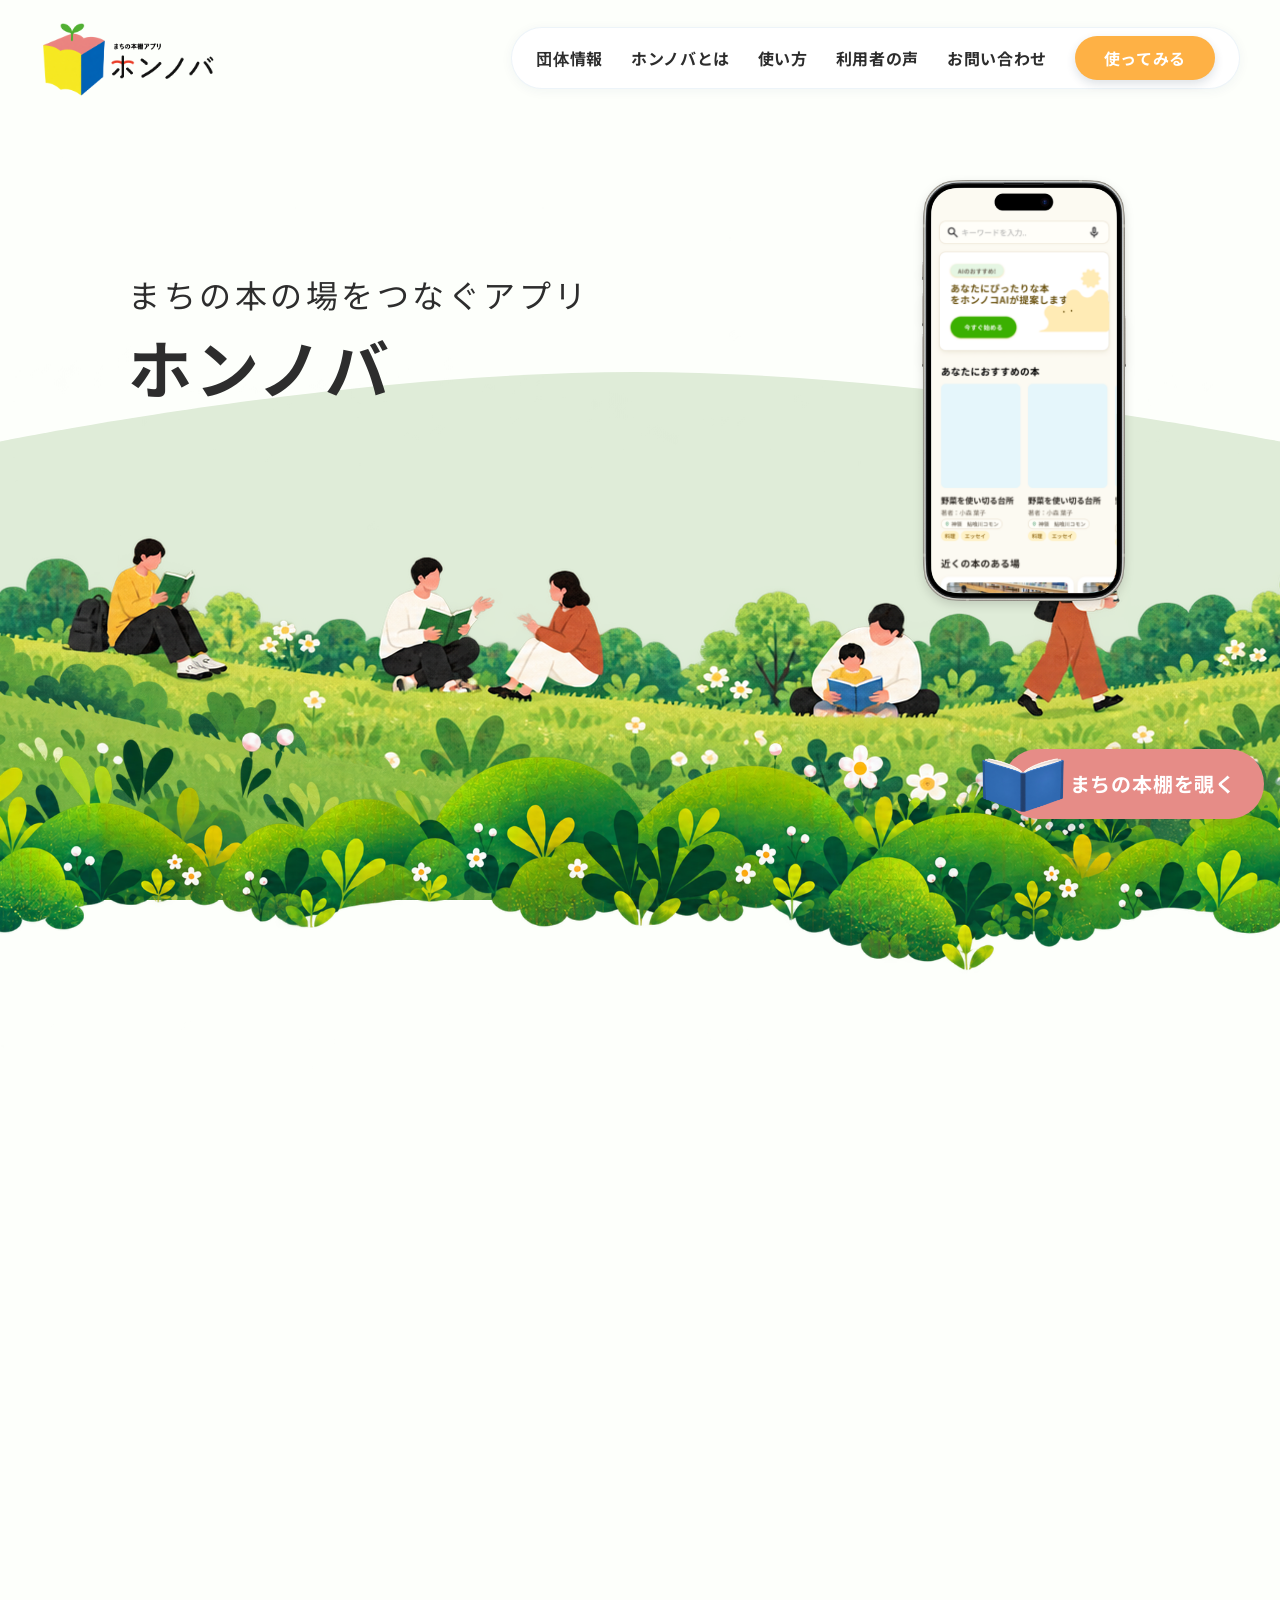
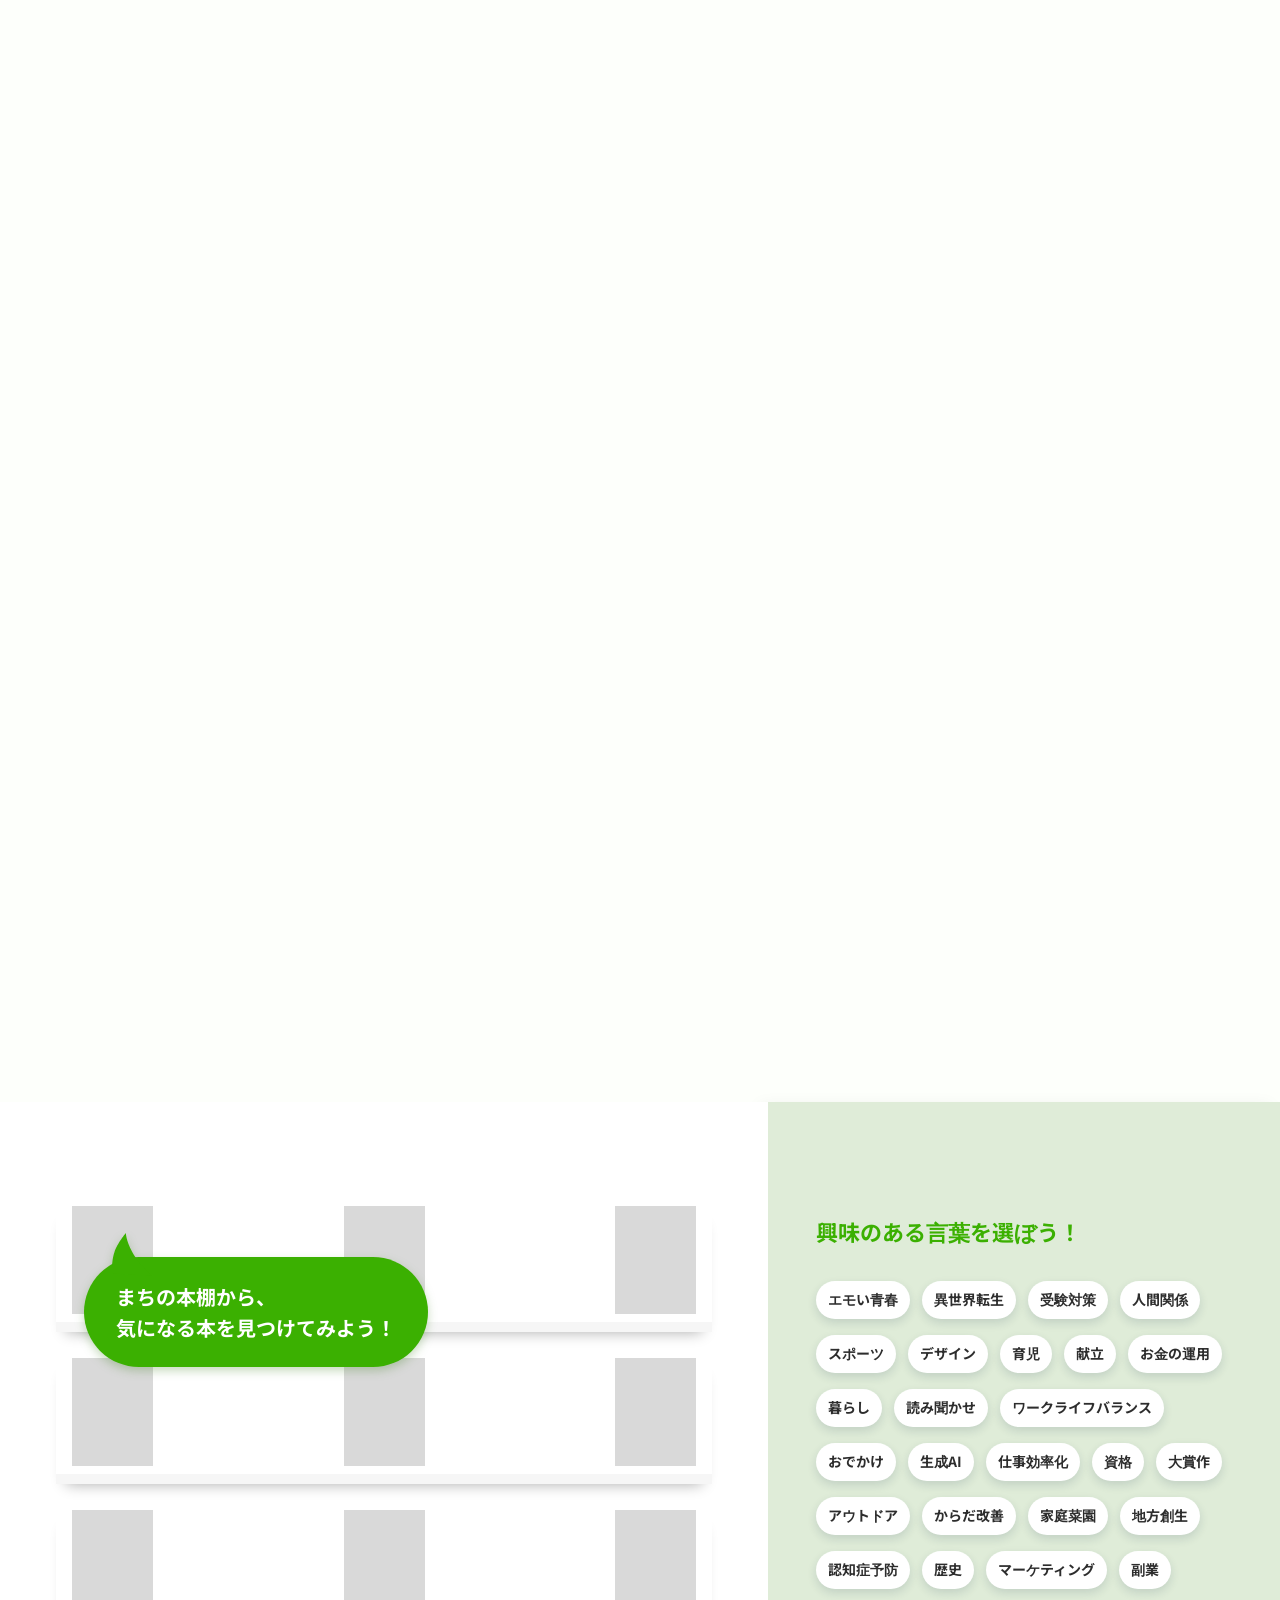
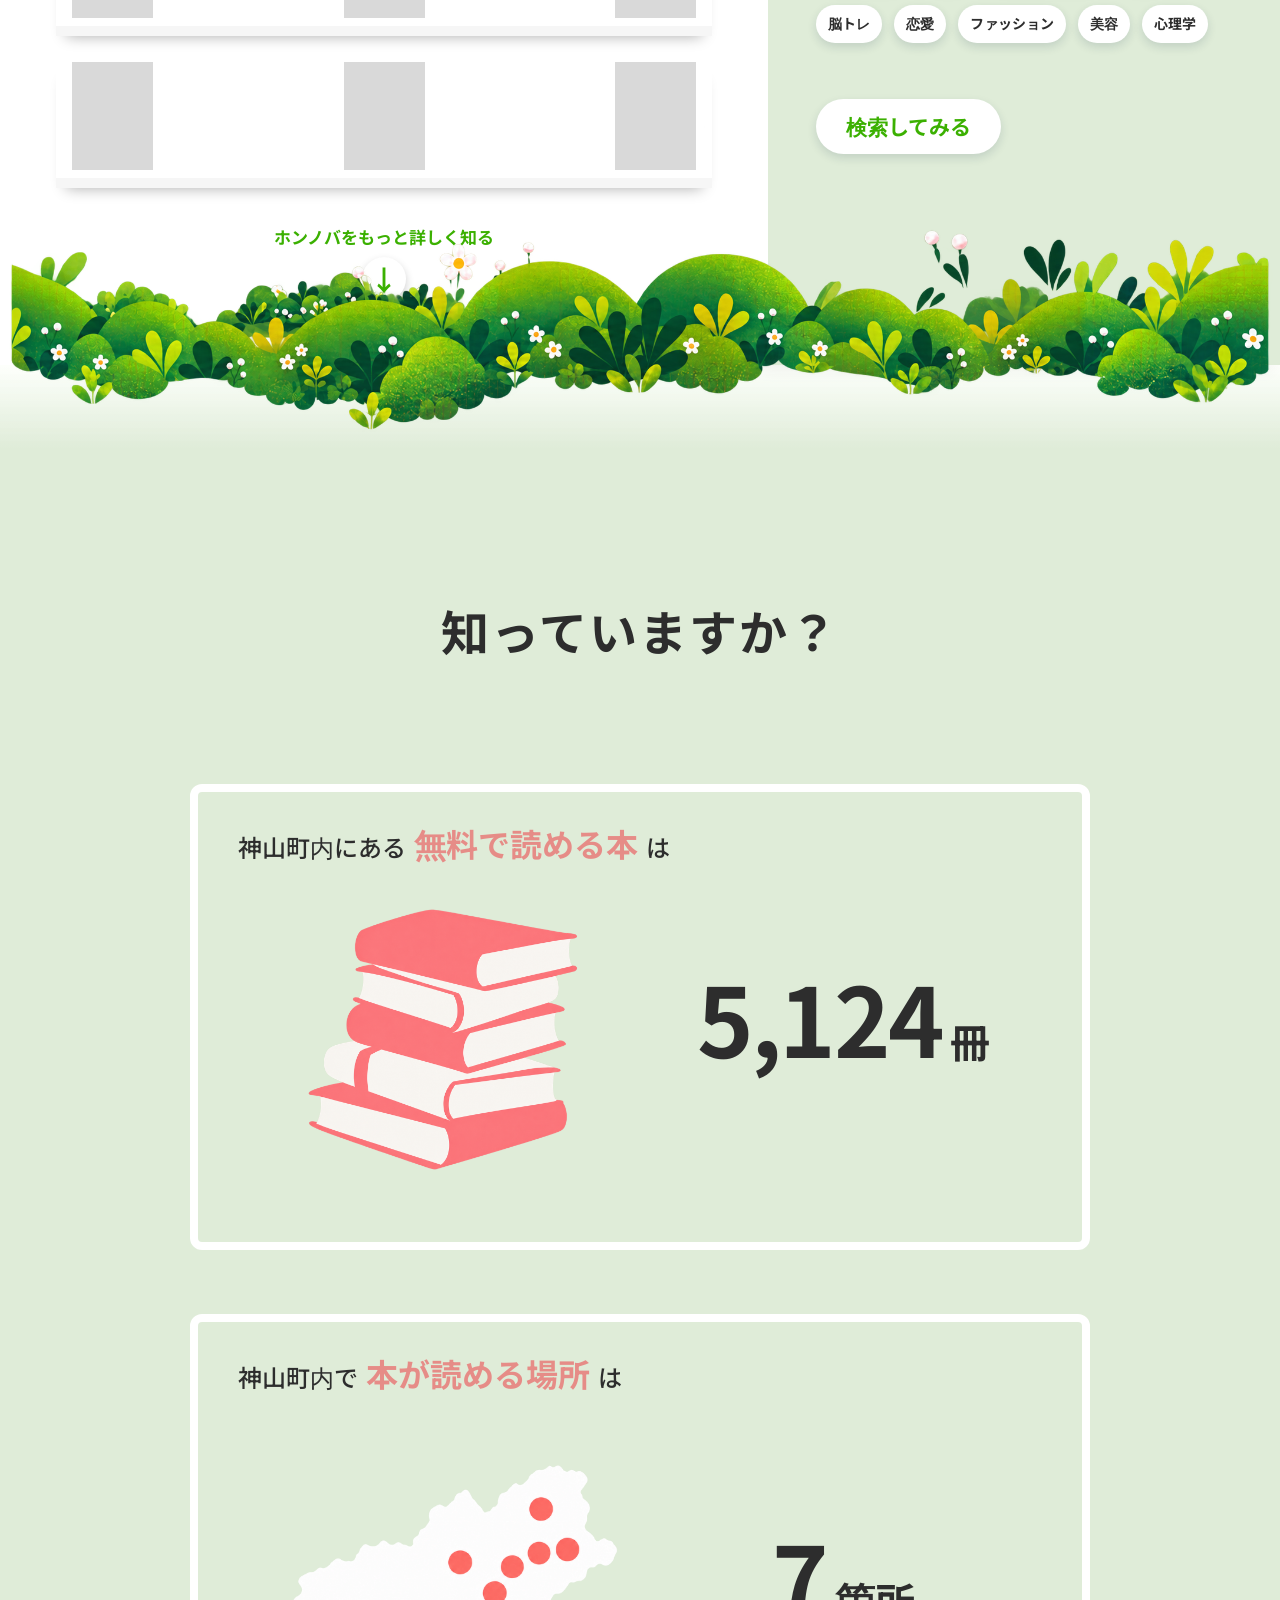
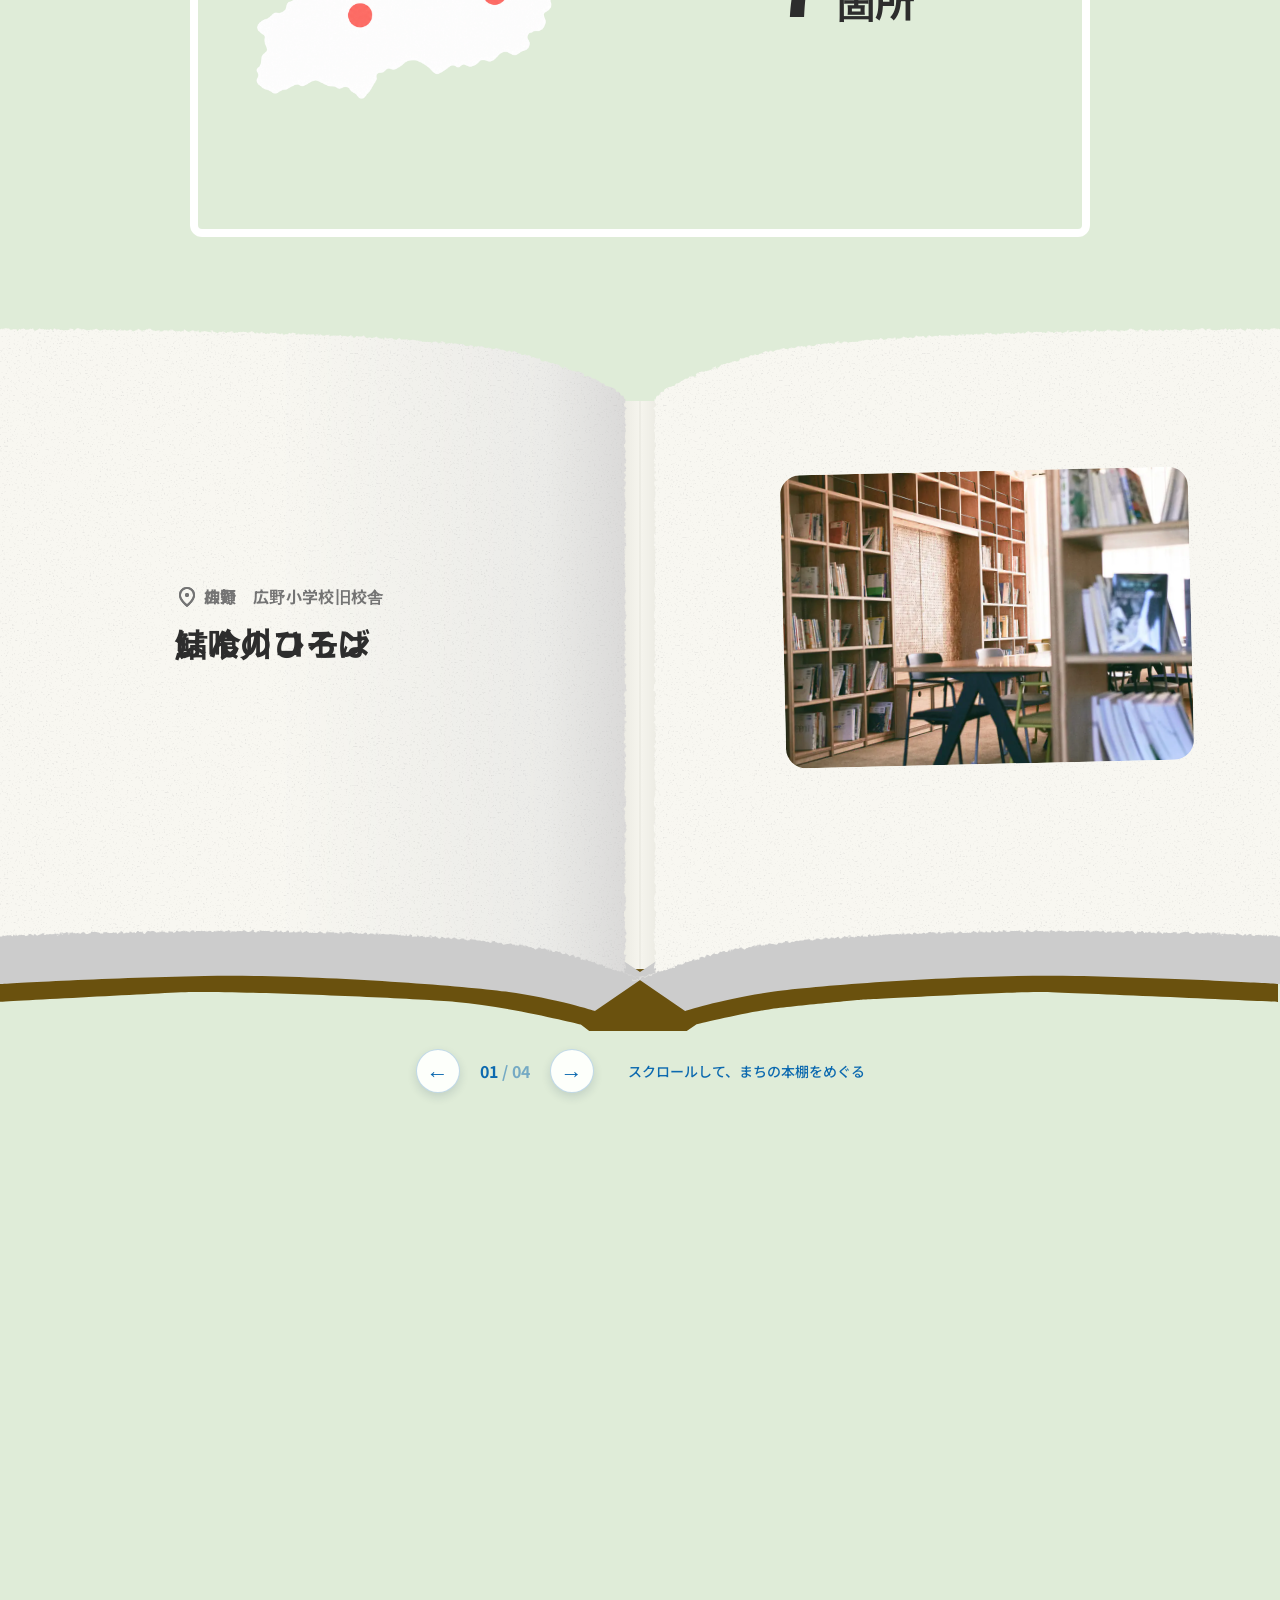
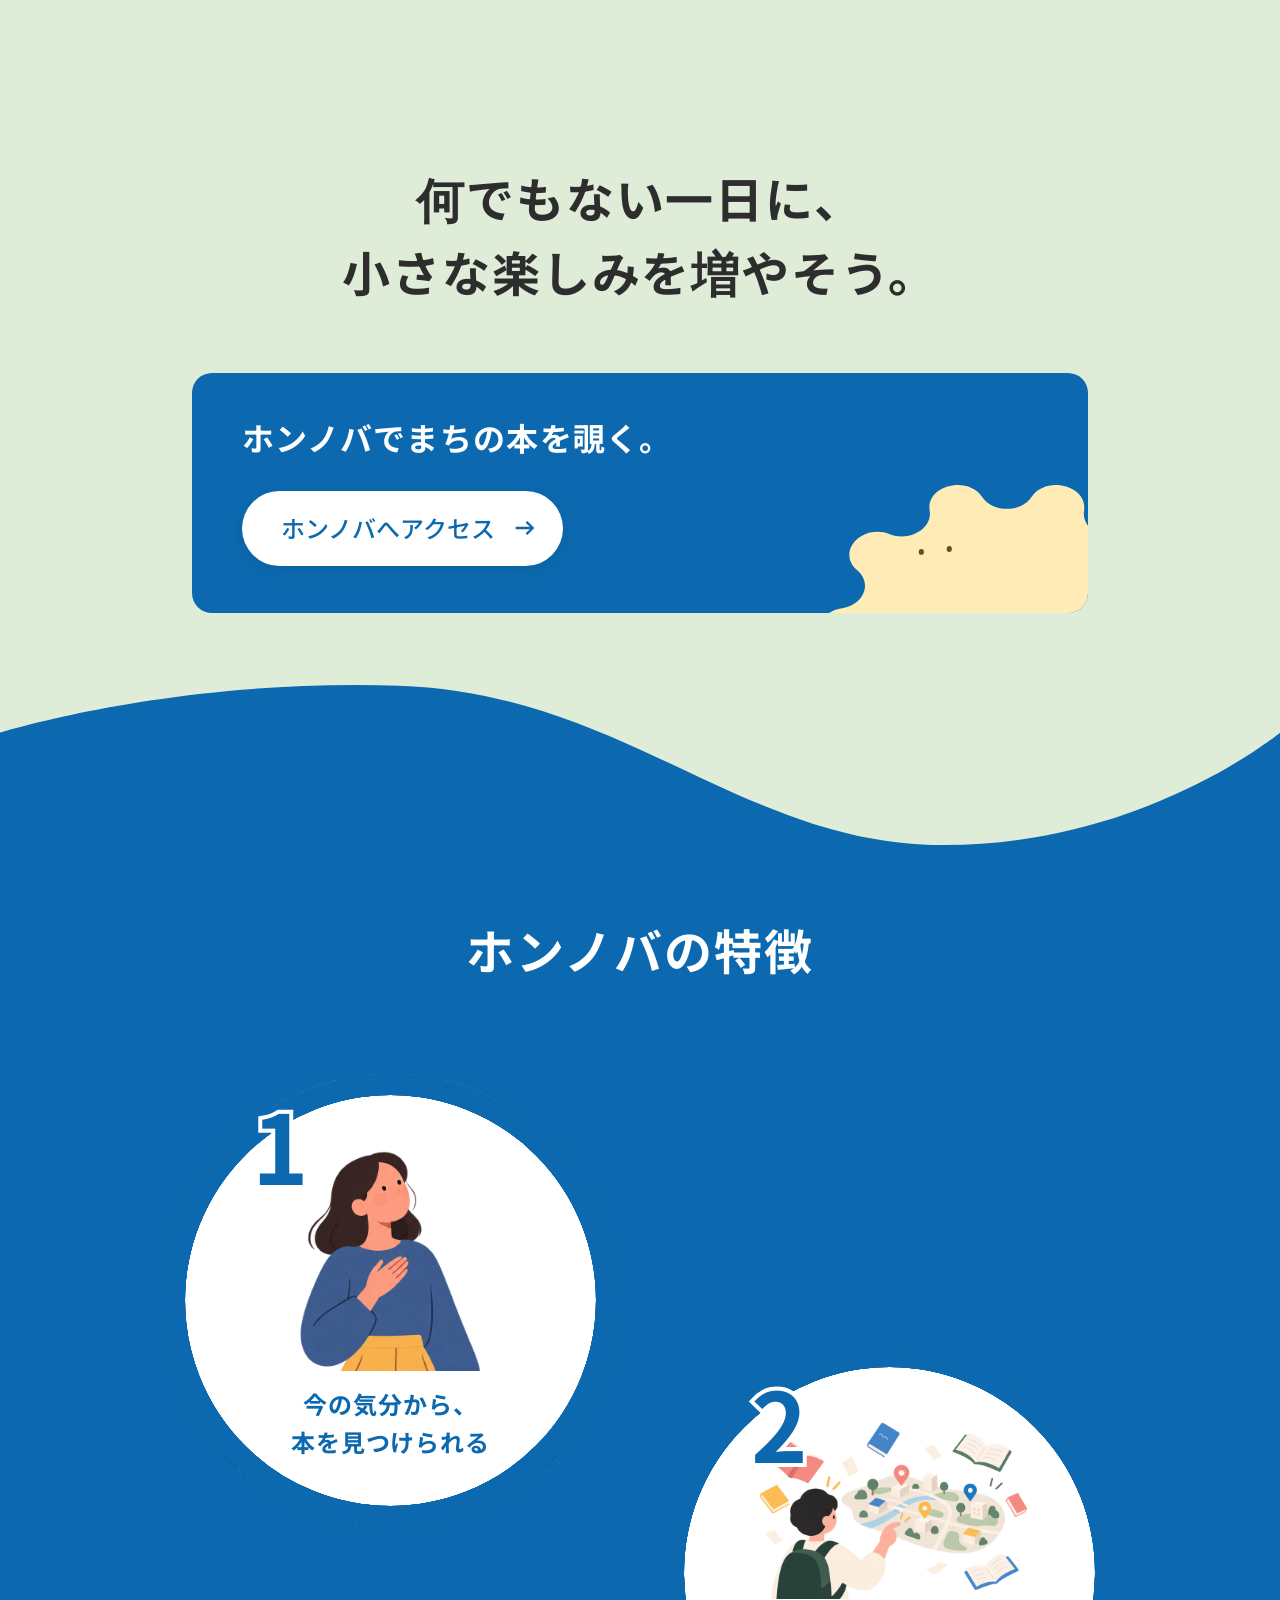
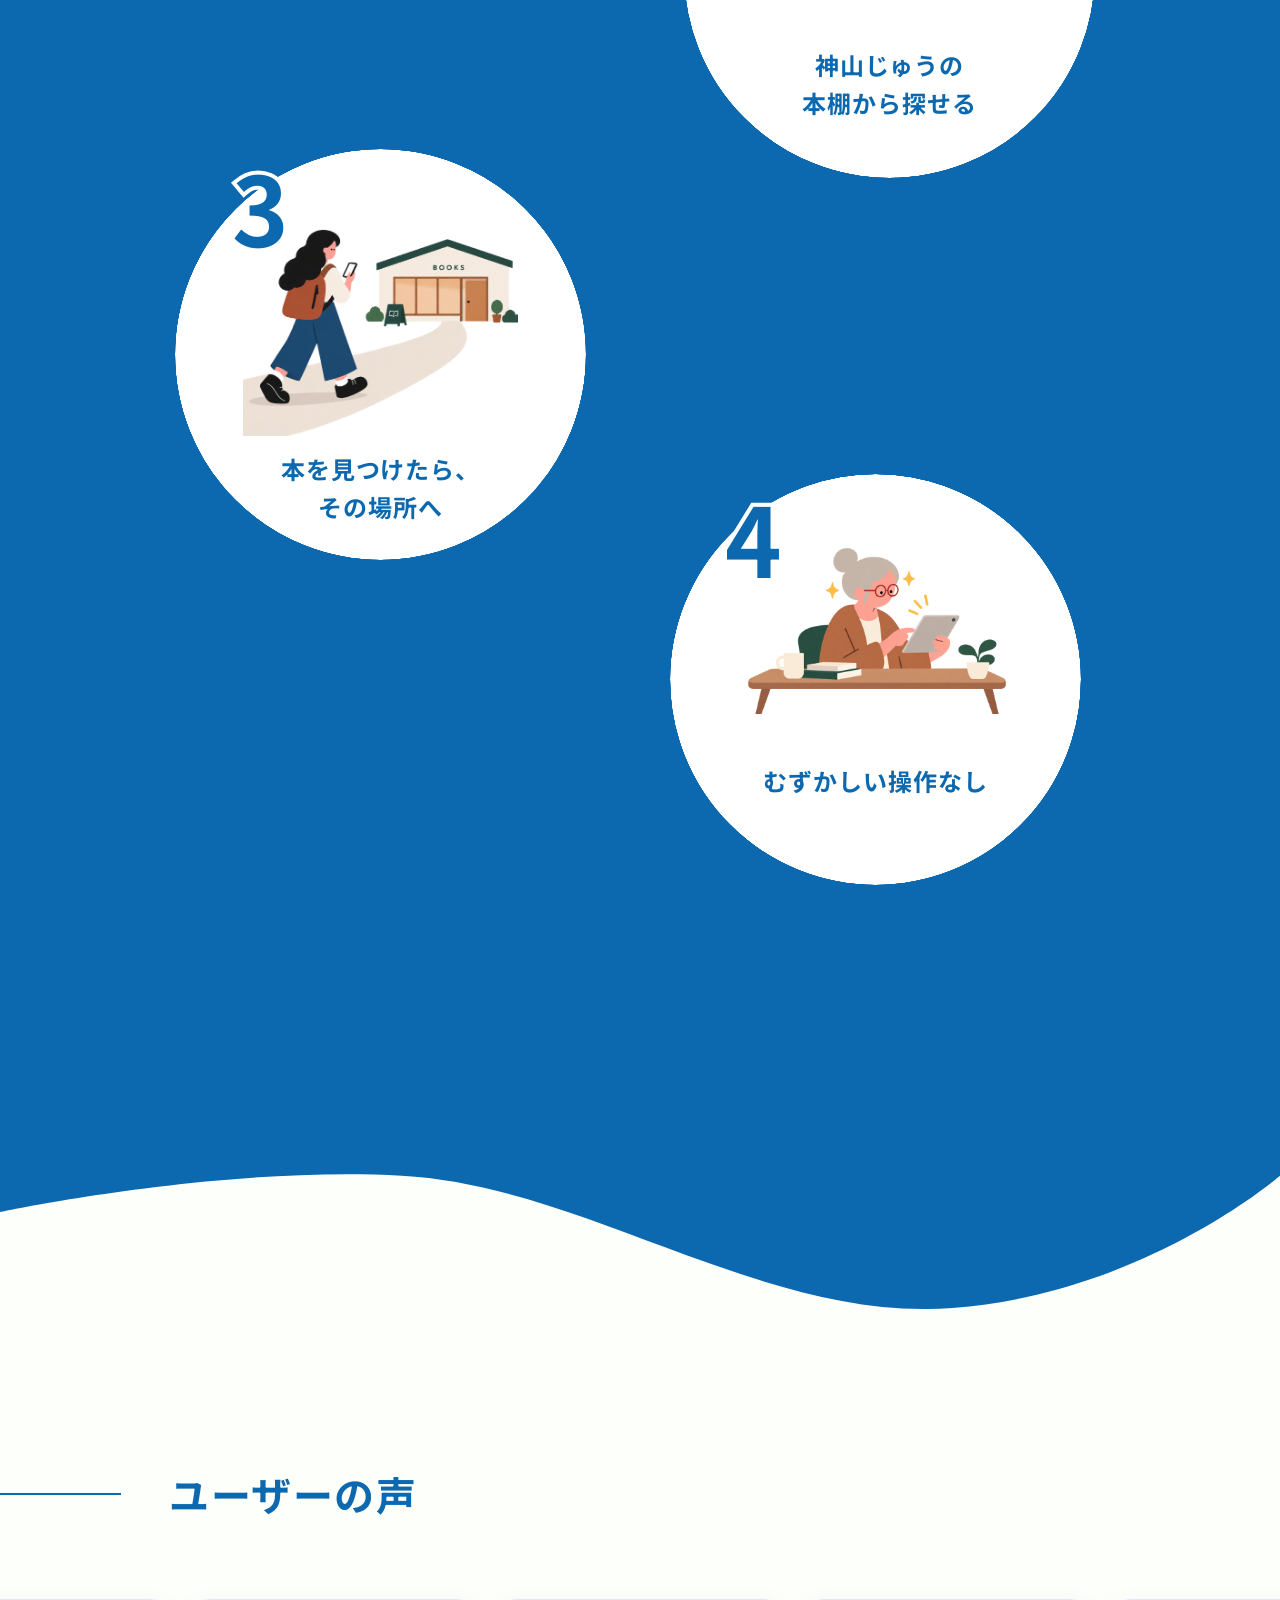
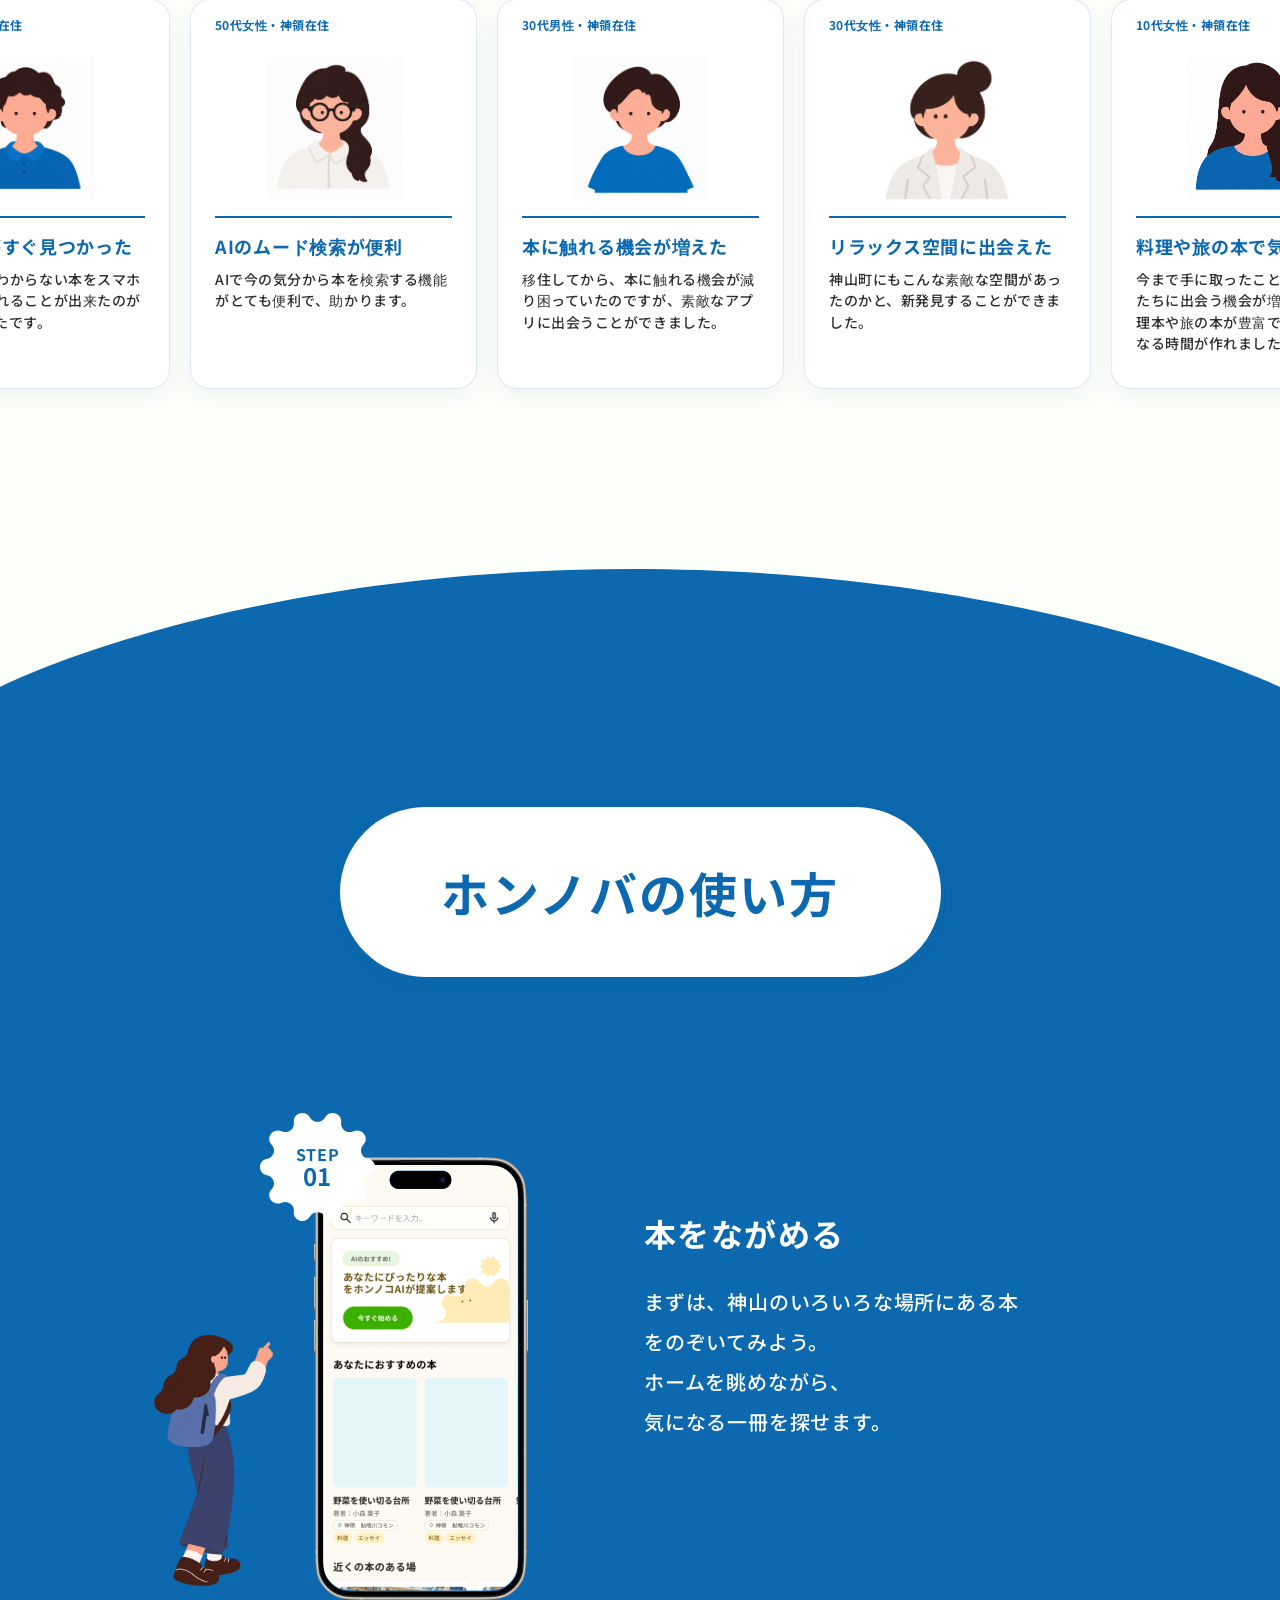
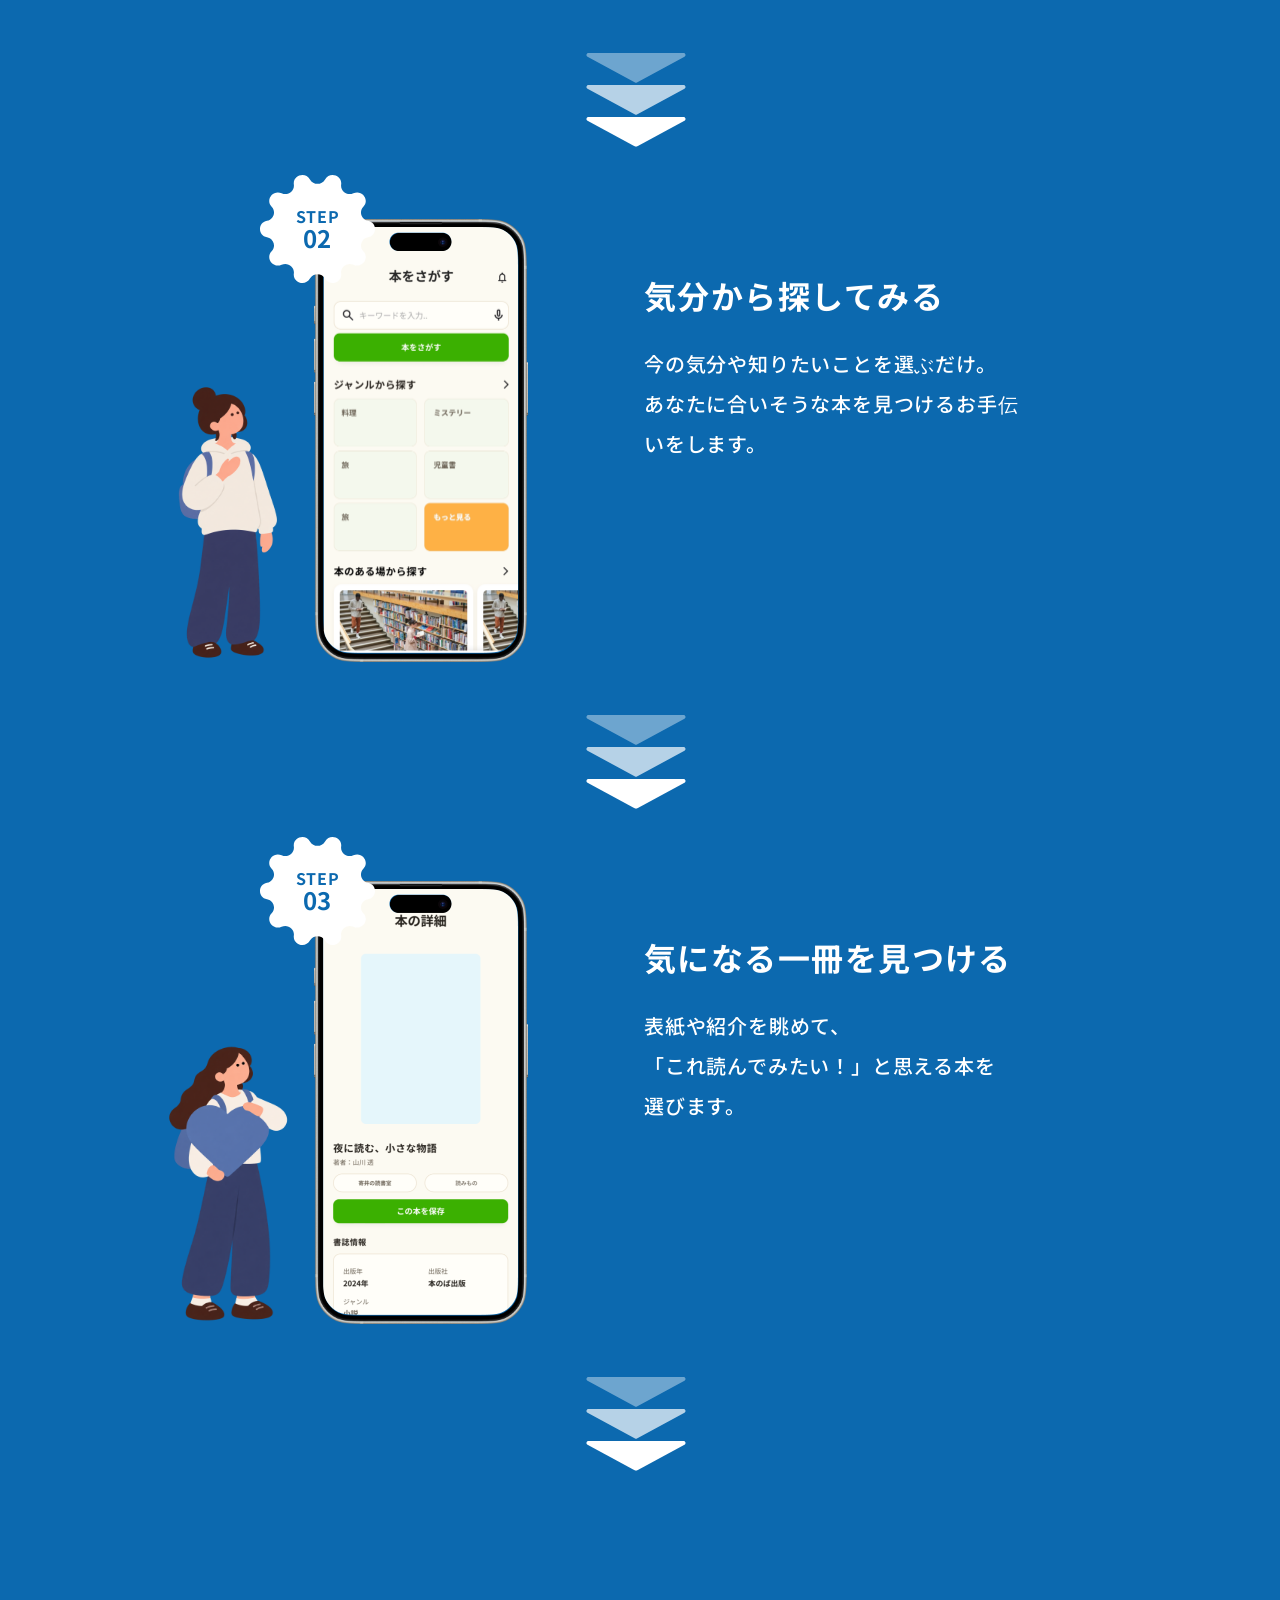
==== commit 5f0f1f7d: "Set supplied screenshot as Open Graph sharing image" ====
--- a/index.html
+++ b/index.html
@@ -4,6 +4,23 @@
 <meta charset="utf-8"><meta name="viewport" content="width=device-width,initial-scale=1">
 <title>ホンノバ｜まちの本の場をつなぐアプリ</title>
 <meta name="description" content="神山で暮らすあなたに、もっと気軽な本との出会いを。ホンノバは、神山町のあちこちにある本と、人をつなぐサービスです。">
+<link rel="canonical" href="https://honnoba-project.github.io/honnoba-LP/">
+<meta property="og:type" content="website">
+<meta property="og:locale" content="ja_JP">
+<meta property="og:site_name" content="ホンノバ">
+<meta property="og:title" content="ホンノバ｜まちの本の場をつなぐアプリ">
+<meta property="og:description" content="神山で暮らすあなたに、もっと気軽な本との出会いを。ホンノバは、神山町のあちこちにある本と、人をつなぐサービスです。">
+<meta property="og:url" content="https://honnoba-project.github.io/honnoba-LP/">
+<meta property="og:image" content="https://honnoba-project.github.io/honnoba-LP/assets/honnoba-ogp.png">
+<meta property="og:image:type" content="image/png">
+<meta property="og:image:width" content="2940">
+<meta property="og:image:height" content="1656">
+<meta property="og:image:alt" content="ホンノバ：まちの本の場をつなぐアプリ。本を楽しむ人々とアプリ画面。">
+<meta name="twitter:card" content="summary_large_image">
+<meta name="twitter:title" content="ホンノバ｜まちの本の場をつなぐアプリ">
+<meta name="twitter:description" content="神山で暮らすあなたに、もっと気軽な本との出会いを。ホンノバは、神山町のあちこちにある本と、人をつなぐサービスです。">
+<meta name="twitter:image" content="https://honnoba-project.github.io/honnoba-LP/assets/honnoba-ogp.png">
+<meta name="twitter:image:alt" content="ホンノバ：まちの本の場をつなぐアプリ">
 <link rel="icon" href="assets/honnoba-icon.svg" type="image/svg+xml"><link rel="stylesheet" href="fonts.css"><link rel="stylesheet" href="style.css">
 <link rel="stylesheet" href="motion.css"><link rel="stylesheet" href="refresh.css"><link rel="stylesheet" href="responsive.css"><link rel="stylesheet" href="october.css"></head>
 <body><a class="skip-link" href="#about">本文へ移動</a>
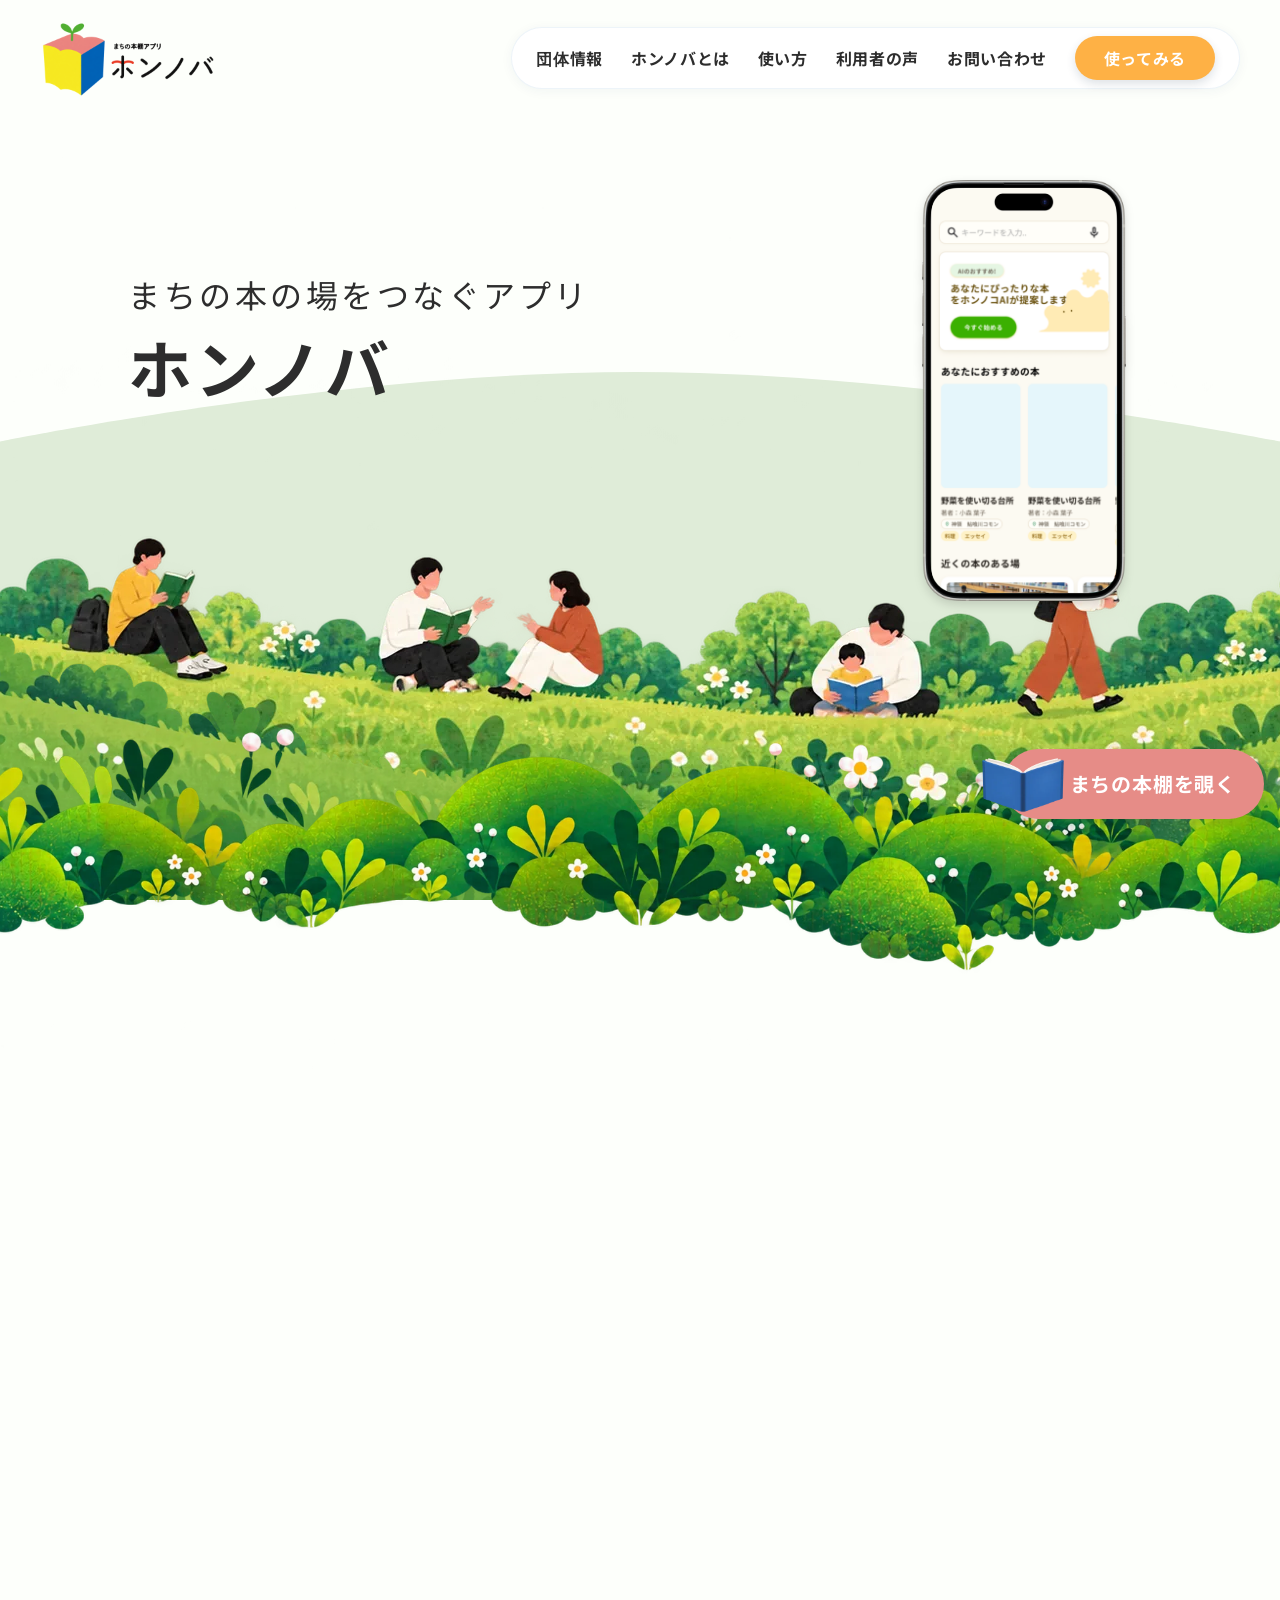
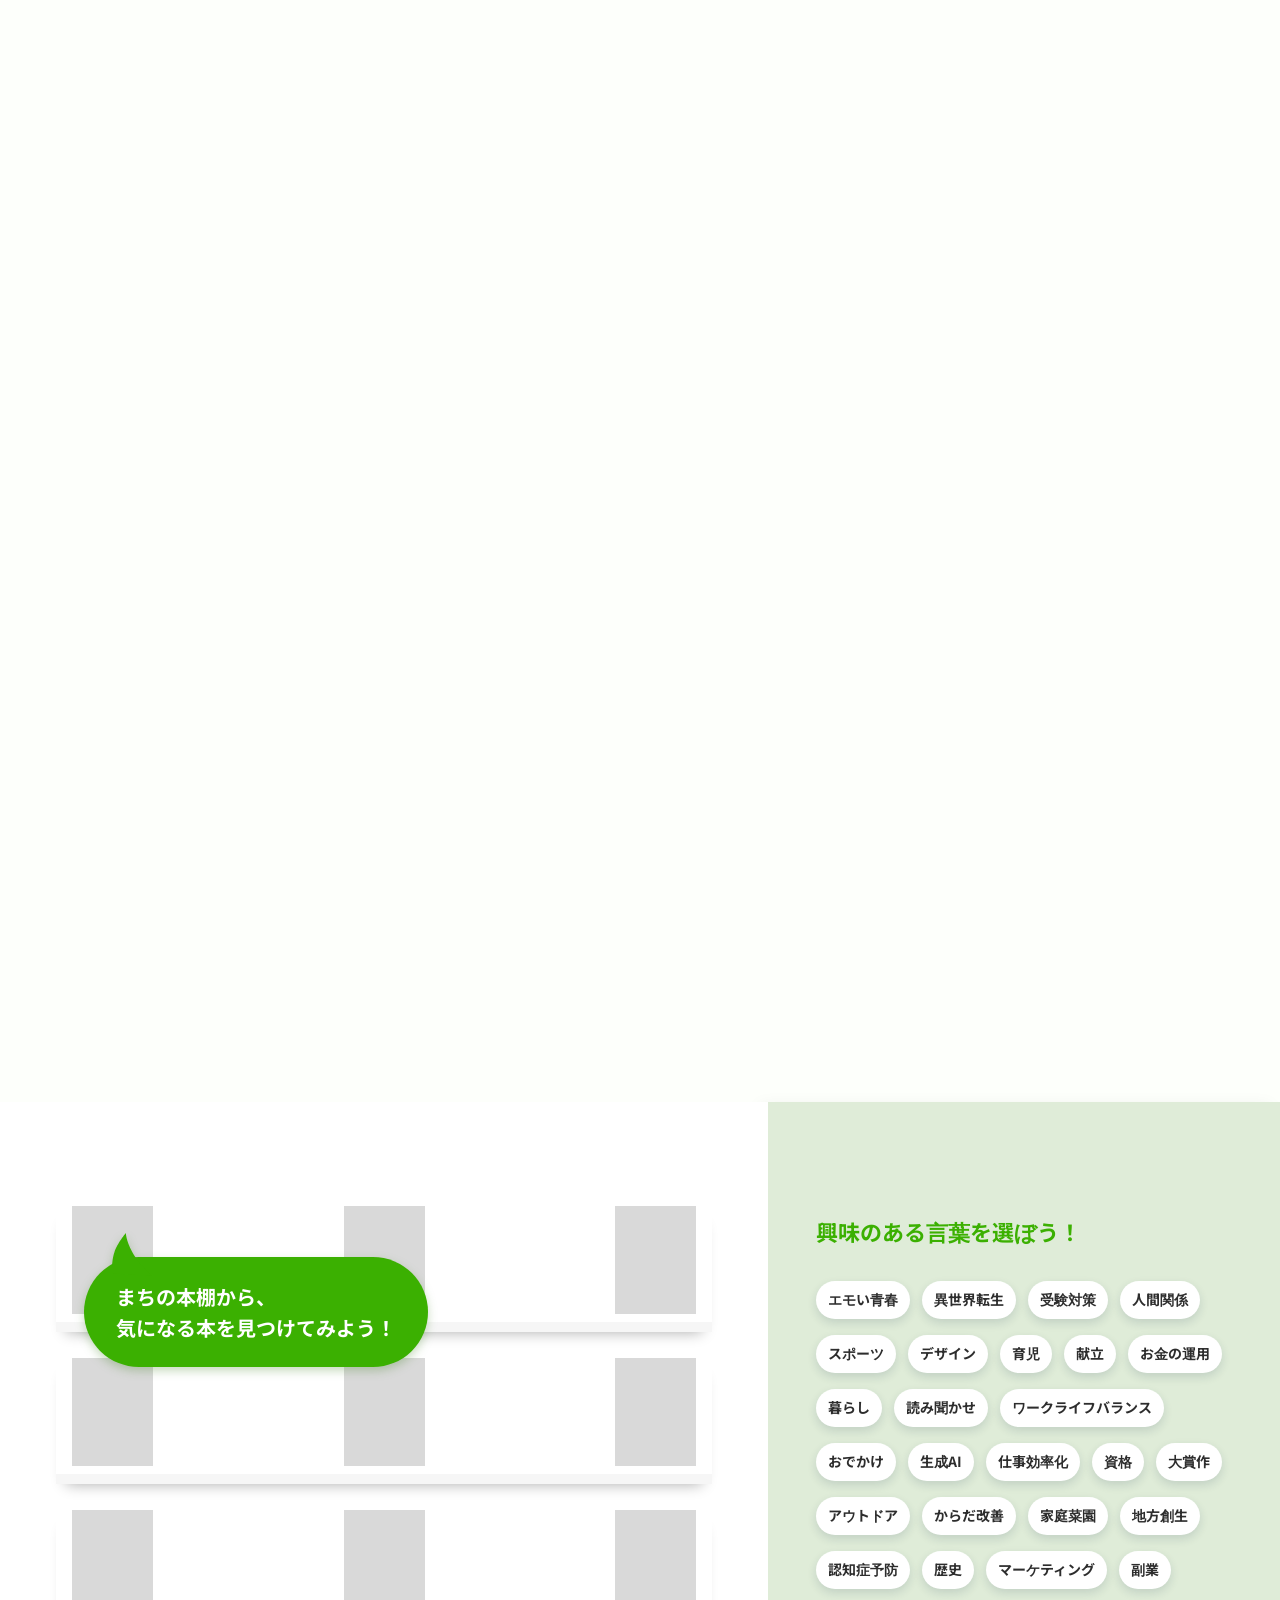
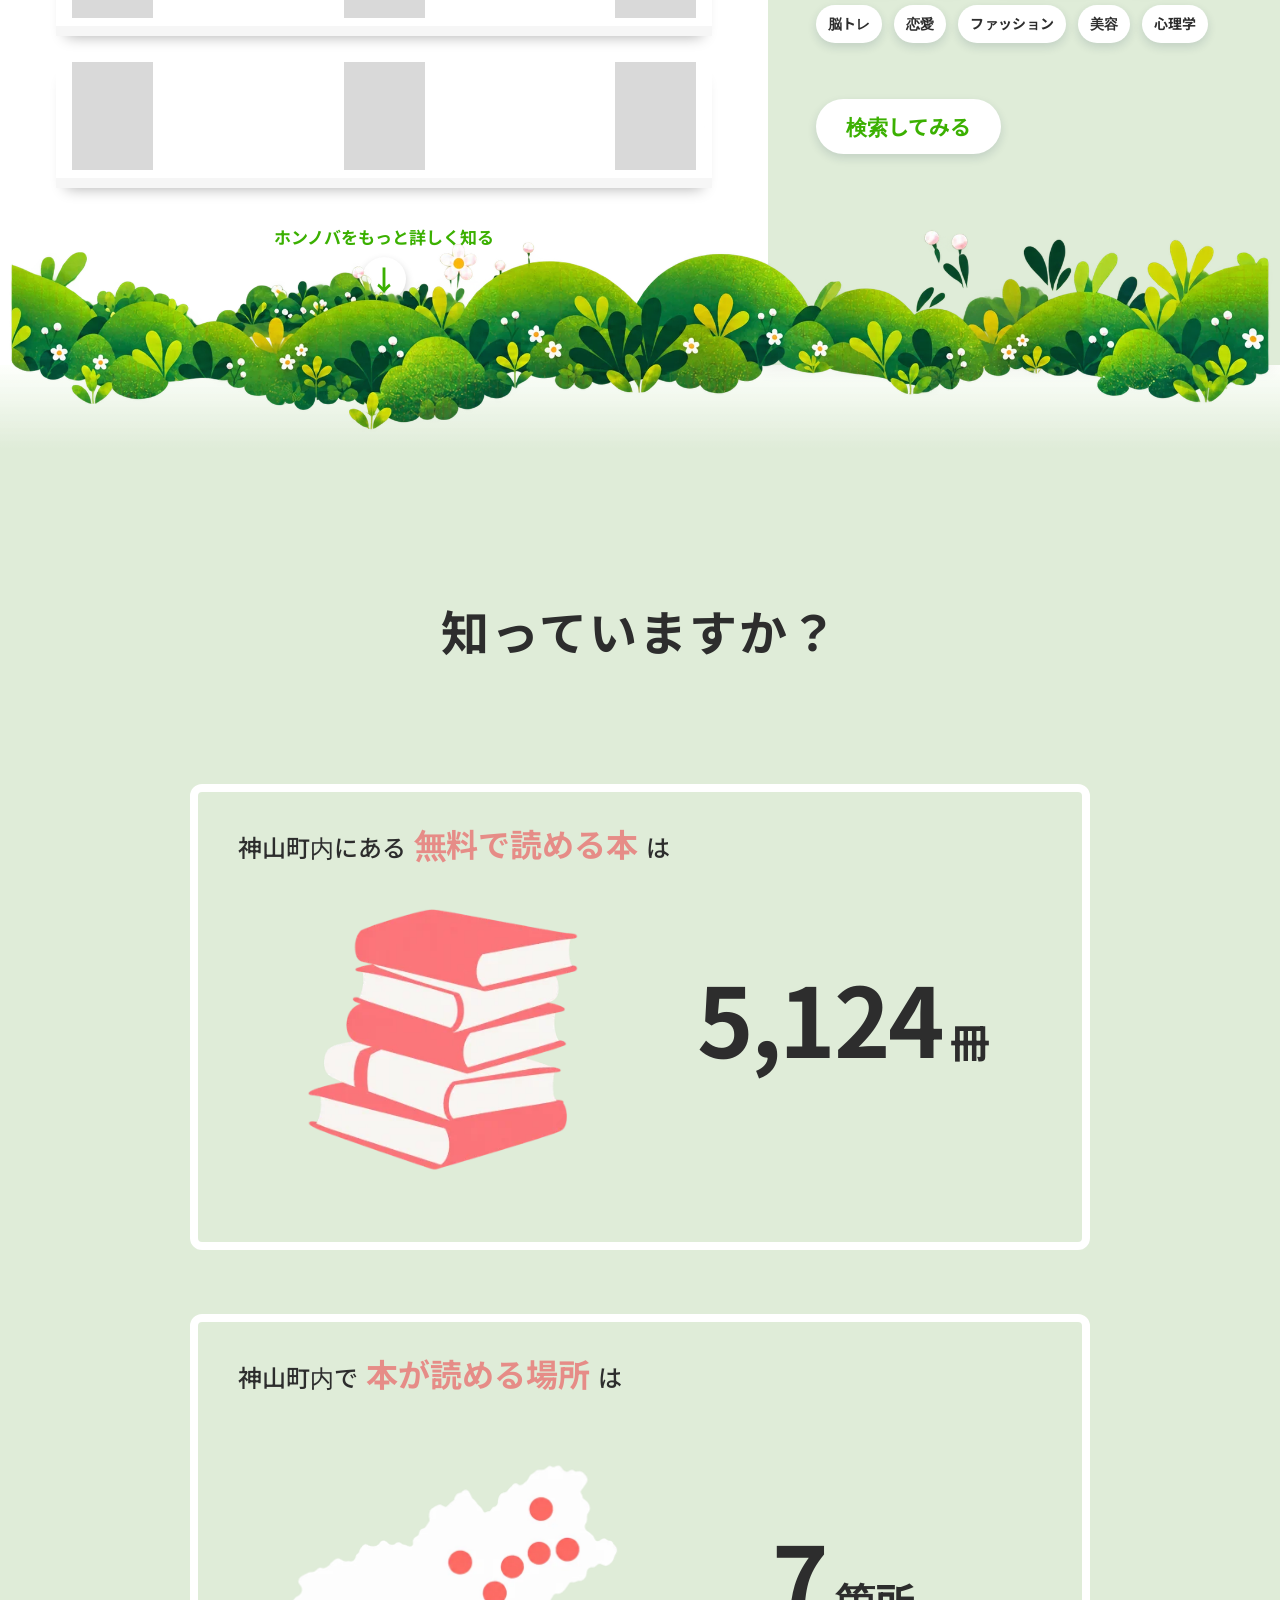
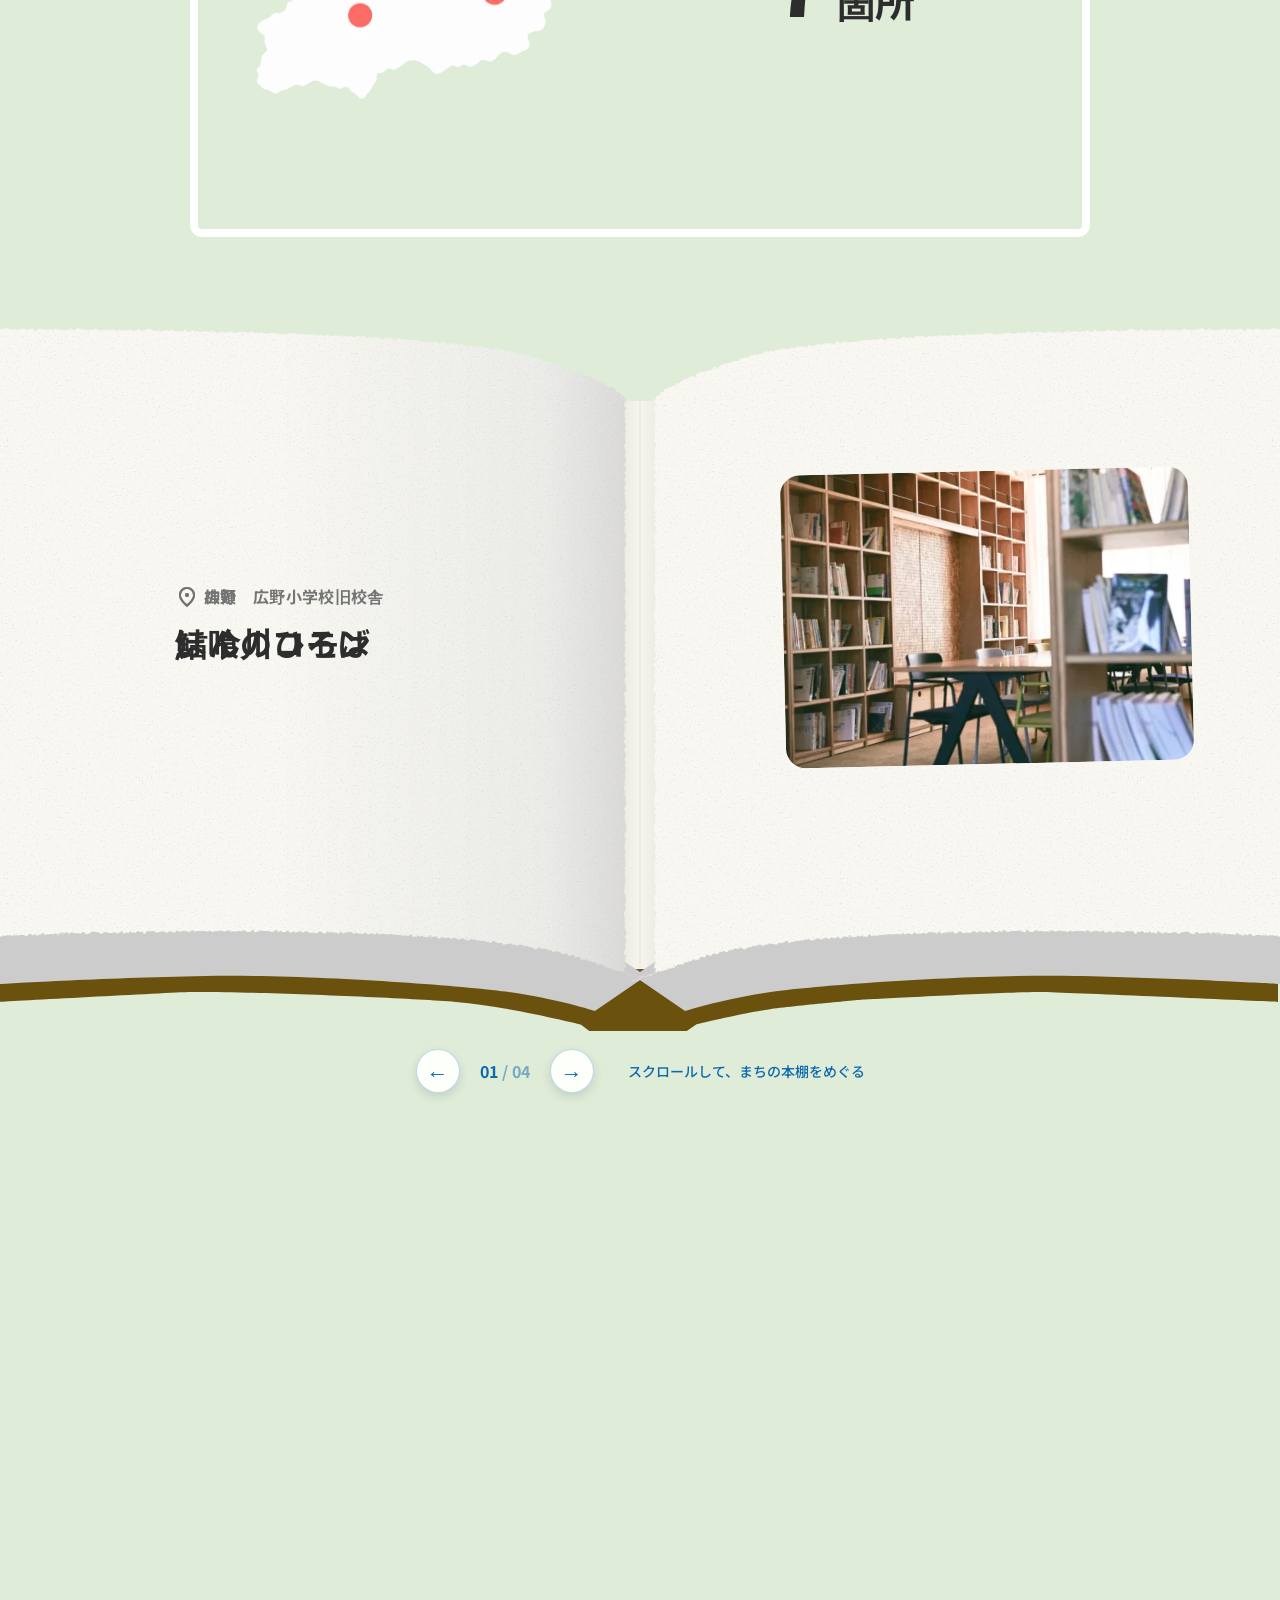
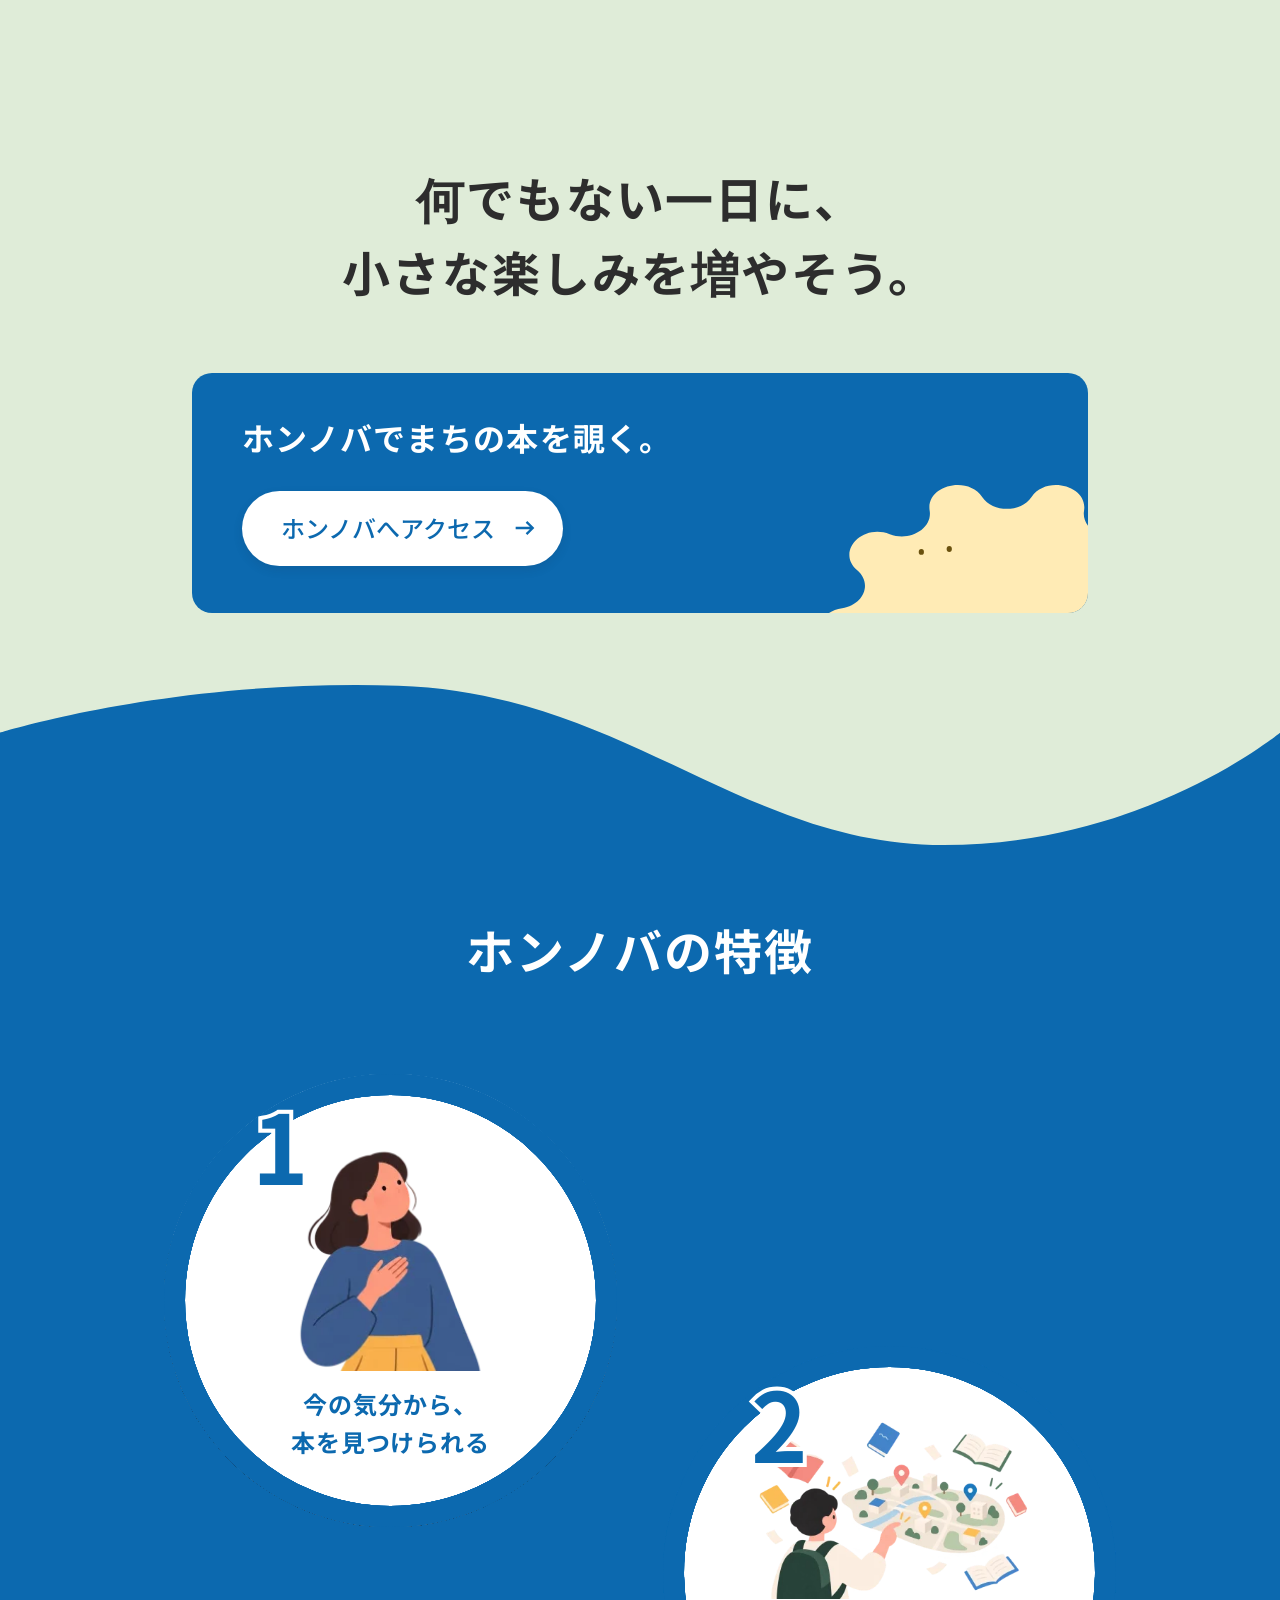
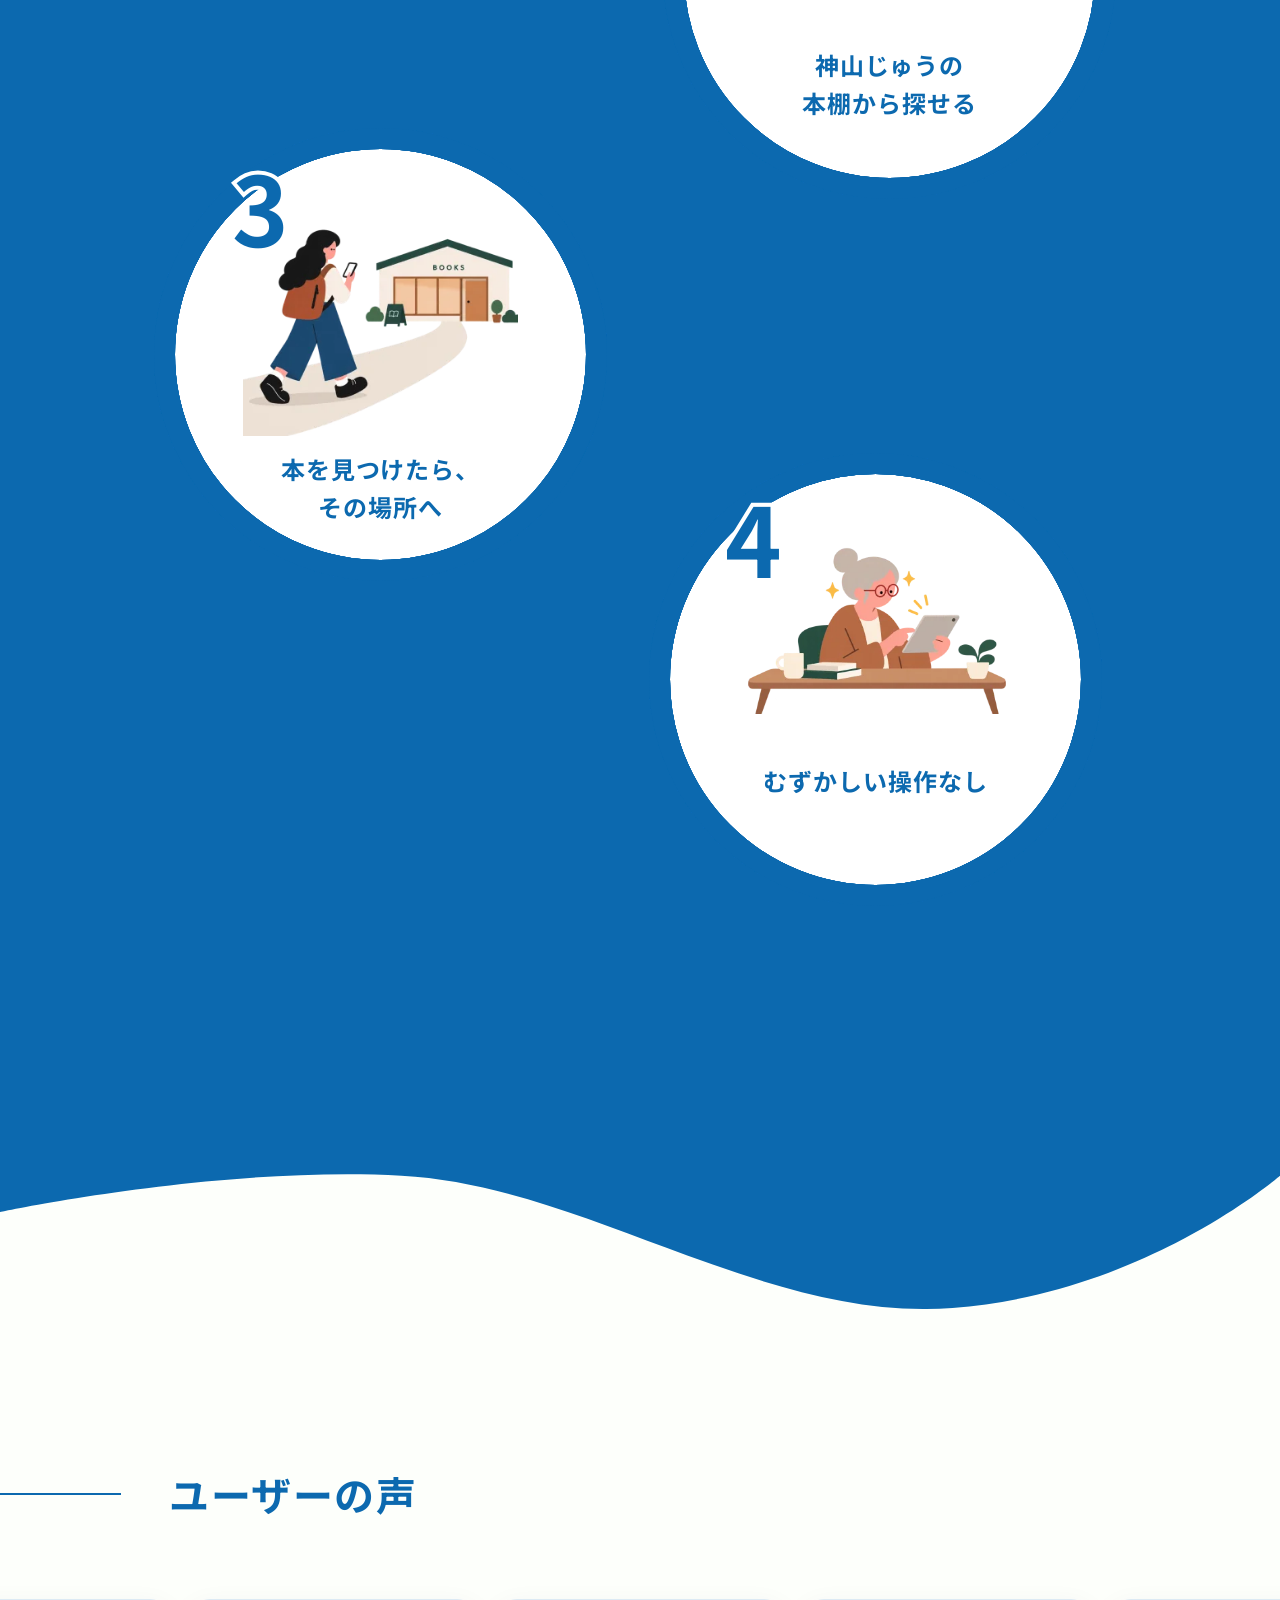
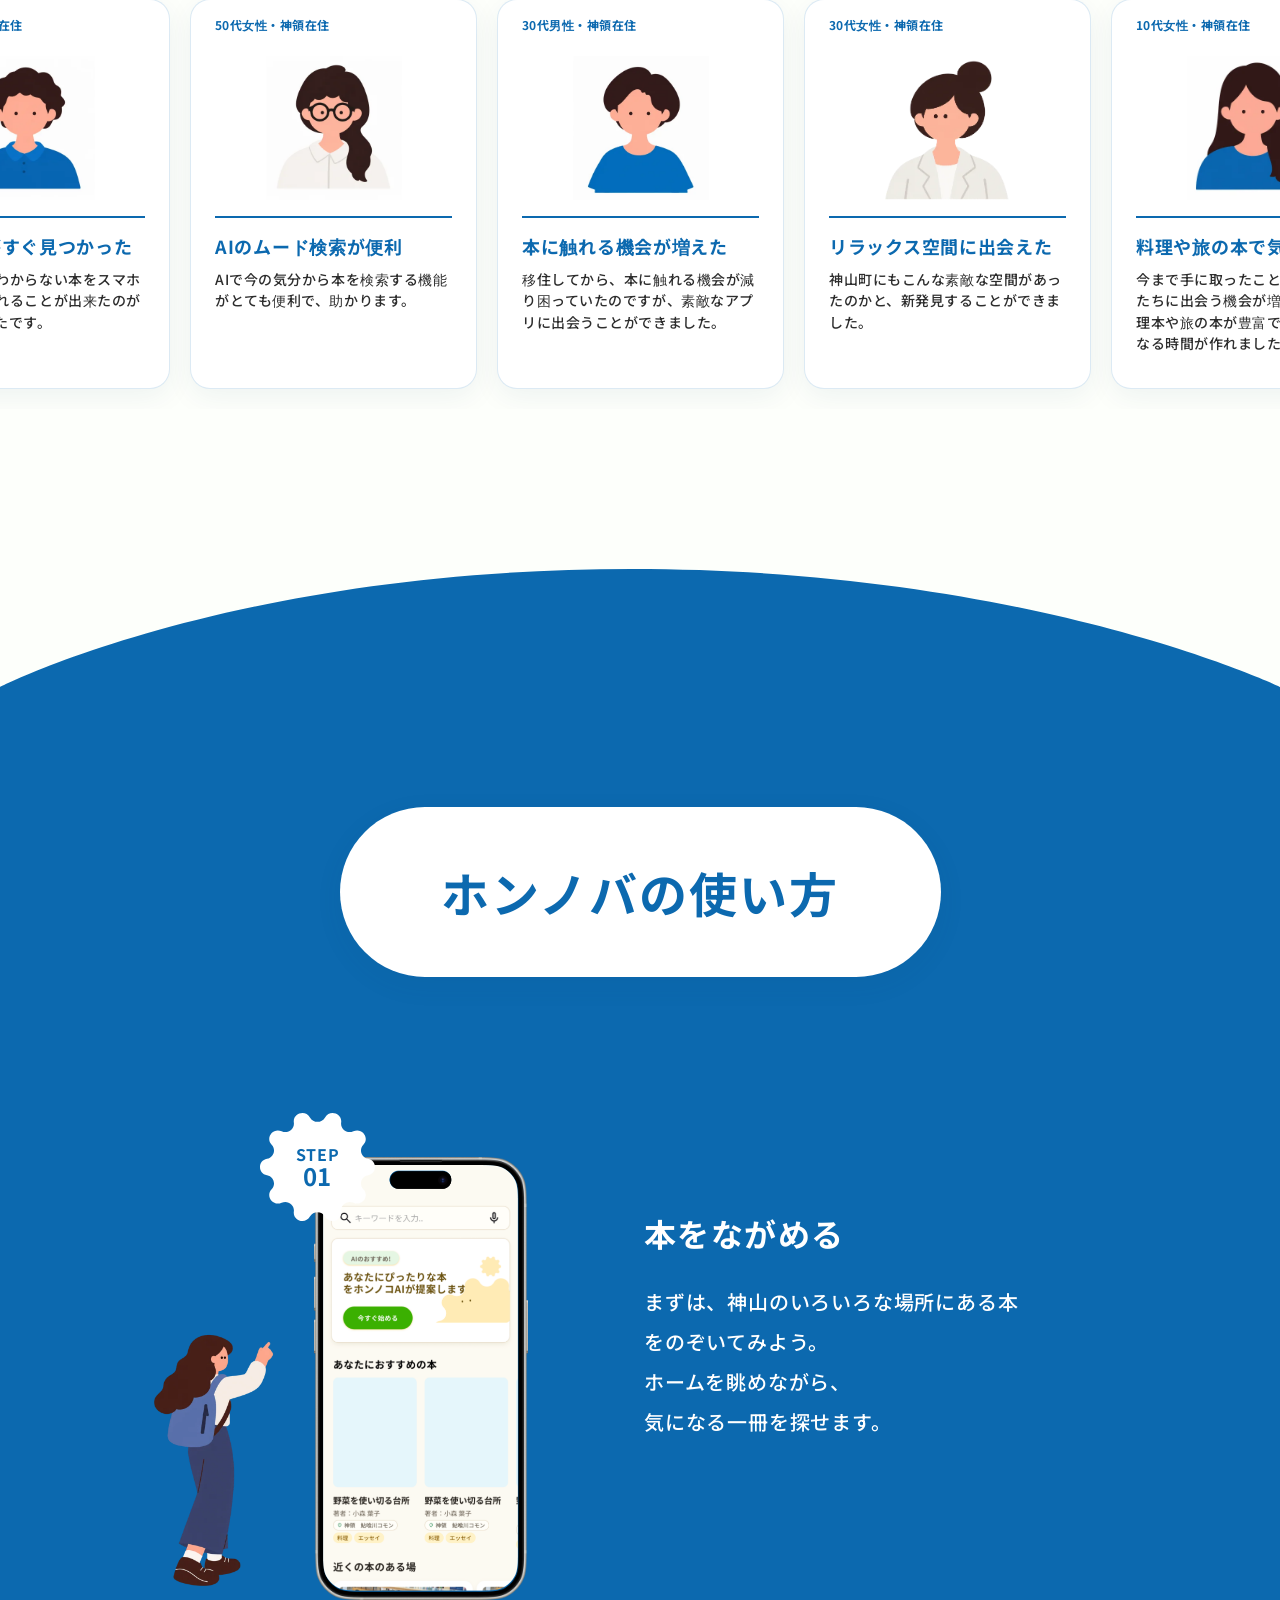
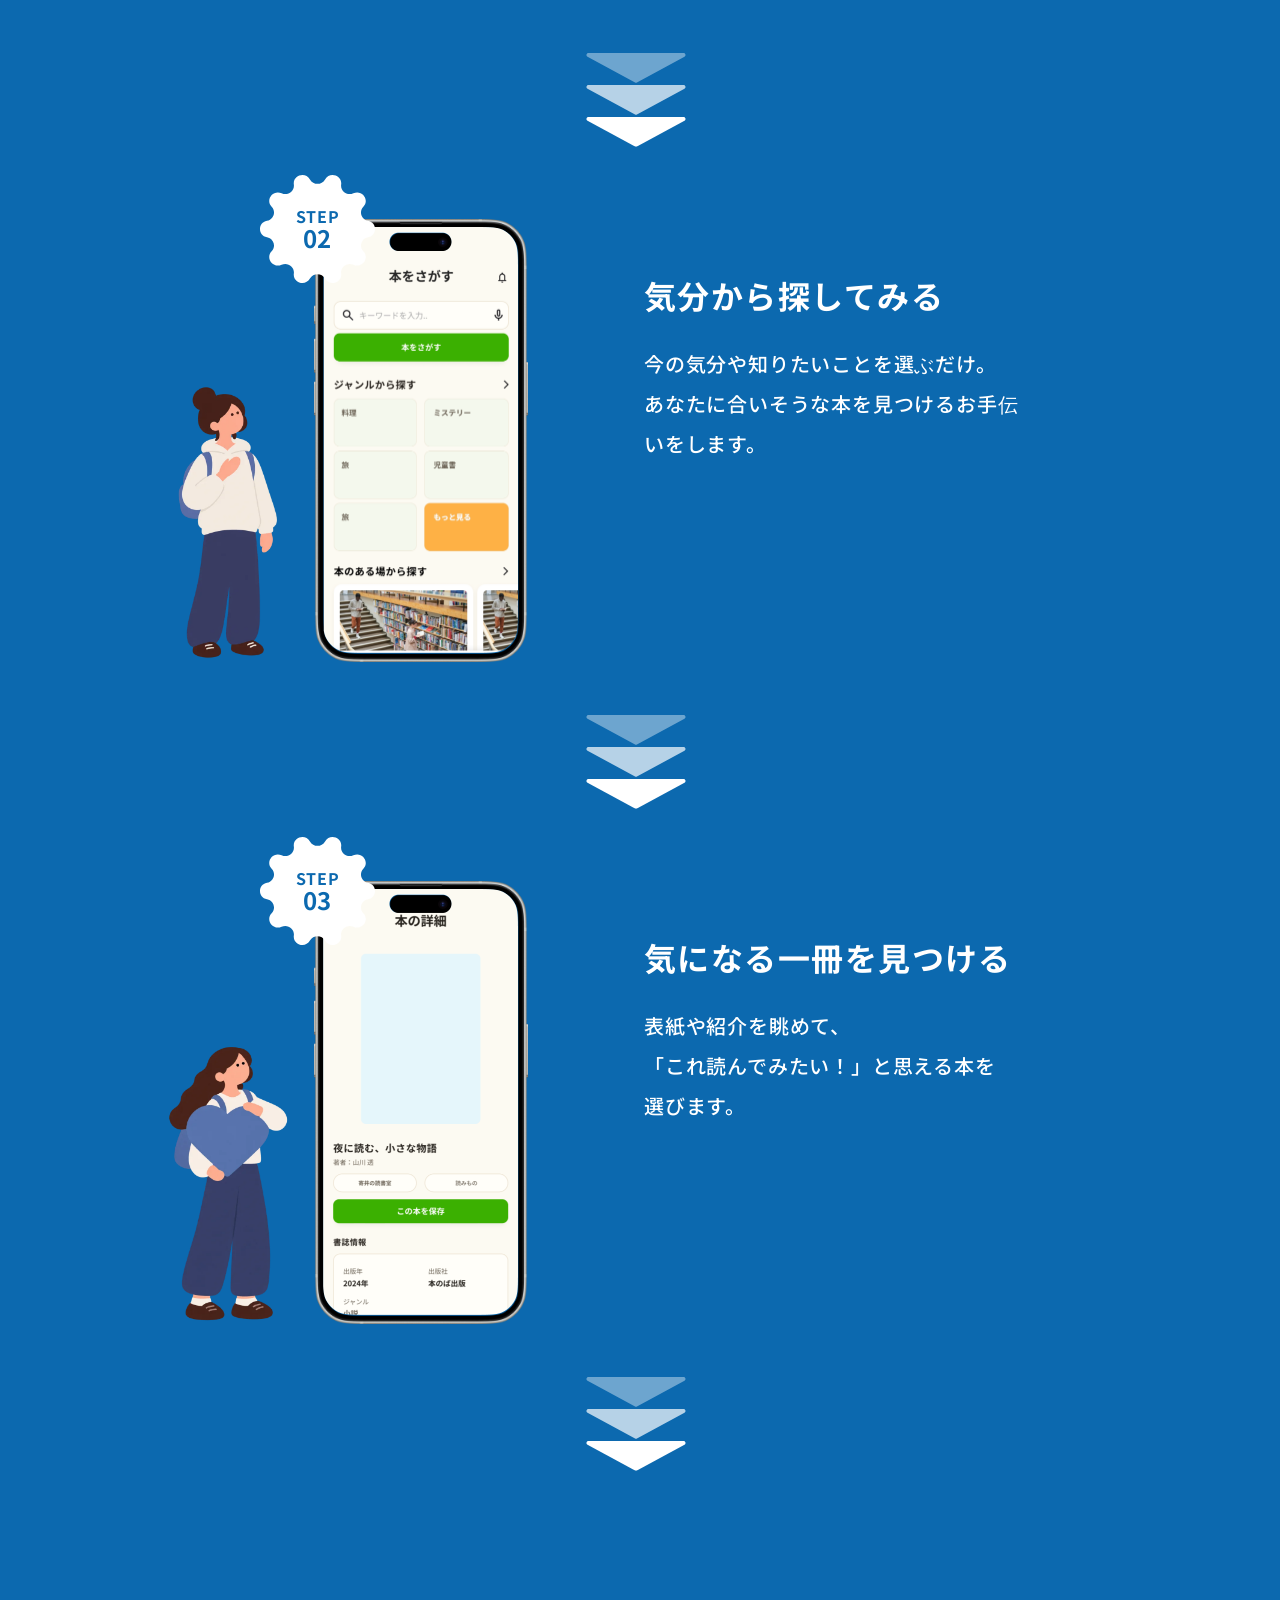
==== commit d9aea959: "Optimize image delivery and defer offscreen media" ====
--- a/index.html
+++ b/index.html
@@ -24,47 +24,47 @@
 <link rel="icon" href="assets/honnoba-icon.svg" type="image/svg+xml"><link rel="stylesheet" href="fonts.css"><link rel="stylesheet" href="style.css">
 <link rel="stylesheet" href="motion.css"><link rel="stylesheet" href="refresh.css"><link rel="stylesheet" href="responsive.css"><link rel="stylesheet" href="october.css"></head>
 <body><a class="skip-link" href="#about">本文へ移動</a>
-<header class="header"><a class="brand" href="#top" aria-label="ホンノバ ホーム"><img src="assets/logo-transparent.png" alt="ホンノバ" width="176" height="76"></a><button class="menu-toggle" aria-expanded="false" aria-controls="navigation" aria-label="メニューを開く"><span></span><span></span><span></span></button><nav id="navigation" aria-label="メインナビゲーション"><a class="nav-label" href="#organization">団体情報</a><a href="#about">ホンノバとは</a><a href="#how">使い方</a><a href="#voices">利用者の声</a><a href="https://docs.google.com/forms/d/e/1FAIpQLSexrnAC8GVZuGnWyMsGzjGpq1htodGU_a9g_iN3TBZiEHw6mQ/viewform">お問い合わせ</a><a class="access-link try-button" href="https://kamiyama.honnoba.jp/">使ってみる</a></nav></header>
+<header class="header"><a class="brand" href="#top" aria-label="ホンノバ ホーム"><img src="assets/logo-transparent.webp" alt="ホンノバ" width="176" height="76"></a><button class="menu-toggle" aria-expanded="false" aria-controls="navigation" aria-label="メニューを開く"><span></span><span></span><span></span></button><nav id="navigation" aria-label="メインナビゲーション"><a class="nav-label" href="#organization">団体情報</a><a href="#about">ホンノバとは</a><a href="#how">使い方</a><a href="#voices">利用者の声</a><a href="https://docs.google.com/forms/d/e/1FAIpQLSexrnAC8GVZuGnWyMsGzjGpq1htodGU_a9g_iN3TBZiEHw6mQ/viewform">お問い合わせ</a><a class="access-link try-button" href="https://kamiyama.honnoba.jp/">使ってみる</a></nav></header>
 <main class="site" id="top">
 <section class="hero-story" id="about" aria-label="ホンノバについて"><div class="hero-pin"><section class="hero" aria-label="ホンノバ">
-<img class="hero-back" src="assets/52108.png" alt="">
+<img class="hero-back" src="assets/52108.webp" srcset="assets/52108-small.webp 1086w, assets/52108.webp 2172w" sizes="max(2172px, 150vw)" width="2172" height="724" alt="">
 <img class="hero-hill" src="assets/48443.svg" alt="" width="1280" height="528">
 
 <div class="hero-copy-window"><div class="hero-copy-track"><h1 class="hero-title"><span>まちの本の場をつなぐアプリ</span><strong>ホンノバ</strong></h1><p class="hero-story-line">本との出会いは、<br>まちとの出会い。</p><p class="hero-story-line">神山で暮らすあなたに、<br>もっと気軽な本との出会いを。</p><p class="hero-story-line">ホンノバは、神山町の<br>あちこちにある本と、<br>人をつなぐサービスです。</p><p class="hero-story-line">今の気分や知りたいことから、<br>気になる一冊を見つける。</p><p class="hero-story-line">そして、その本がある<br>町の本棚へ出かけてみる。</p><p class="hero-story-line">そこで出会うのは、<br>本だけじゃないかもしれません。</p><p class="hero-story-line">知らなかった場所。<br>選ばなかった一冊。<br>誰かとの、本の話。</p><p class="hero-story-line">いつもの神山で、<br>まだ知らない出会いを。</p><p class="hero-story-line">さあ、まちの本棚を<br>覗いてみよう。</p></div></div>
-<div class="phone hero-phone phone-two"><img src="assets/06074.png" alt="" width="156" height="321"><img class="screen" src="assets/c50bd.png" alt="ホンノバでまちの本を探す画面"></div>
-<img class="land-right" src="assets/d7fd2.png" alt="本を読みながらまちで過ごす人たち">
-<img class="land-left" src="assets/d7fd2.png" alt="">
-<img class="hero-grass-back" src="assets/58b7c.png" alt="">
-<img class="hero-grass-left" src="assets/bdcd3.png" alt=""><img class="hero-grass-right" src="assets/bdcd3.png" alt="">
+<div class="phone hero-phone phone-two"><img src="assets/06074.webp" alt="" width="156" height="321"><img class="screen" src="assets/c50bd.webp" width="380" height="824" alt="ホンノバでまちの本を探す画面"></div>
+<img class="land-right" src="assets/d7fd2.webp" srcset="assets/d7fd2-small.webp 1086w, assets/d7fd2.webp 2172w" sizes="2172px" width="2172" height="724" alt="本を読みながらまちで過ごす人たち">
+<img class="land-left" src="assets/d7fd2.webp" srcset="assets/d7fd2-small.webp 1086w, assets/d7fd2.webp 2172w" sizes="2172px" width="2172" height="724" alt="">
+<img class="hero-grass-back" src="assets/58b7c.webp" srcset="assets/58b7c-small.webp 1086w, assets/58b7c.webp 2172w" sizes="100vw" width="2172" height="724" alt="">
+<img class="hero-grass-left" src="assets/bdcd3.webp" srcset="assets/bdcd3-small.webp 1086w, assets/bdcd3.webp 2172w" sizes="100vw" width="2172" height="724" alt=""><img class="hero-grass-right" src="assets/bdcd3.webp" srcset="assets/bdcd3-small.webp 1086w, assets/bdcd3.webp 2172w" sizes="100vw" width="2172" height="724" alt="">
 
-</section><img class="hero-garden" src="assets/f7dfd.png" alt=""></div></section>
+</section><img class="hero-garden" src="assets/f7dfd.webp" srcset="assets/f7dfd-small.webp 1086w, assets/f7dfd.webp 2172w" sizes="(max-width: 599px) 980px, max(1556px, 120vw)" width="2172" height="724" alt=""></div></section>
 
-<section class="discovery" id="discover" aria-label="まちの本棚から探す"><div class="shelf-panel"><h2 class="shelf-bubble"><img class="bubble-tail" src="assets/bubble-tail.svg" alt="">まちの本棚から、<br>気になる本を見つけてみよう！</h2><div class="shelf-rows" aria-hidden="true"><div class="shelf-row"><span class="book-slot"></span><span class="book-slot"></span><span class="book-slot"></span></div><div class="shelf-row"><span class="book-slot"></span><span class="book-slot"></span><span class="book-slot"></span></div><div class="shelf-row"><span class="book-slot"></span><span class="book-slot"></span><span class="book-slot"></span></div><div class="shelf-row"><span class="book-slot"></span><span class="book-slot"></span><span class="book-slot"></span></div></div><a class="discover-more" href="#town-title">ホンノバをもっと詳しく知る<span>↓</span></a></div><div class="keyword-panel"><h2>興味のある言葉を選ぼう！</h2><div class="keyword-options" role="group" aria-label="興味のあるキーワード"><button type="button" class="keyword" aria-pressed="false">エモい青春</button><button type="button" class="keyword" aria-pressed="false">異世界転生</button><button type="button" class="keyword" aria-pressed="false">受験対策</button><button type="button" class="keyword" aria-pressed="false">人間関係</button><button type="button" class="keyword" aria-pressed="false">スポーツ</button><button type="button" class="keyword" aria-pressed="false">デザイン</button><button type="button" class="keyword" aria-pressed="false">育児</button><button type="button" class="keyword" aria-pressed="false">献立</button><button type="button" class="keyword" aria-pressed="false">お金の運用</button><button type="button" class="keyword" aria-pressed="false">暮らし</button><button type="button" class="keyword" aria-pressed="false">読み聞かせ</button><button type="button" class="keyword" aria-pressed="false">ワークライフバランス</button><button type="button" class="keyword" aria-pressed="false">おでかけ</button><button type="button" class="keyword" aria-pressed="false">生成AI</button><button type="button" class="keyword" aria-pressed="false">仕事効率化</button><button type="button" class="keyword" aria-pressed="false">資格</button><button type="button" class="keyword" aria-pressed="false">大賞作</button><button type="button" class="keyword" aria-pressed="false">アウトドア</button><button type="button" class="keyword" aria-pressed="false">からだ改善</button><button type="button" class="keyword" aria-pressed="false">家庭菜園</button><button type="button" class="keyword" aria-pressed="false">地方創生</button><button type="button" class="keyword" aria-pressed="false">認知症予防</button><button type="button" class="keyword" aria-pressed="false">歴史</button><button type="button" class="keyword" aria-pressed="false">マーケティング</button><button type="button" class="keyword" aria-pressed="false">副業</button><button type="button" class="keyword" aria-pressed="false">脳トレ</button><button type="button" class="keyword" aria-pressed="false">恋愛</button><button type="button" class="keyword" aria-pressed="false">ファッション</button><button type="button" class="keyword" aria-pressed="false">美容</button><button type="button" class="keyword" aria-pressed="false">心理学</button></div><button class="keyword-search" type="button">検索してみる</button><p class="keyword-status" aria-live="polite"></p></div><div class="discovery-garden"><img src="assets/f7dfd.png" alt=""></div></section>
+<section class="discovery" id="discover" aria-label="まちの本棚から探す"><div class="shelf-panel"><h2 class="shelf-bubble"><img class="bubble-tail" src="assets/bubble-tail.svg" alt="">まちの本棚から、<br>気になる本を見つけてみよう！</h2><div class="shelf-rows" aria-hidden="true"><div class="shelf-row"><span class="book-slot"></span><span class="book-slot"></span><span class="book-slot"></span></div><div class="shelf-row"><span class="book-slot"></span><span class="book-slot"></span><span class="book-slot"></span></div><div class="shelf-row"><span class="book-slot"></span><span class="book-slot"></span><span class="book-slot"></span></div><div class="shelf-row"><span class="book-slot"></span><span class="book-slot"></span><span class="book-slot"></span></div></div><a class="discover-more" href="#town-title">ホンノバをもっと詳しく知る<span>↓</span></a></div><div class="keyword-panel"><h2>興味のある言葉を選ぼう！</h2><div class="keyword-options" role="group" aria-label="興味のあるキーワード"><button type="button" class="keyword" aria-pressed="false">エモい青春</button><button type="button" class="keyword" aria-pressed="false">異世界転生</button><button type="button" class="keyword" aria-pressed="false">受験対策</button><button type="button" class="keyword" aria-pressed="false">人間関係</button><button type="button" class="keyword" aria-pressed="false">スポーツ</button><button type="button" class="keyword" aria-pressed="false">デザイン</button><button type="button" class="keyword" aria-pressed="false">育児</button><button type="button" class="keyword" aria-pressed="false">献立</button><button type="button" class="keyword" aria-pressed="false">お金の運用</button><button type="button" class="keyword" aria-pressed="false">暮らし</button><button type="button" class="keyword" aria-pressed="false">読み聞かせ</button><button type="button" class="keyword" aria-pressed="false">ワークライフバランス</button><button type="button" class="keyword" aria-pressed="false">おでかけ</button><button type="button" class="keyword" aria-pressed="false">生成AI</button><button type="button" class="keyword" aria-pressed="false">仕事効率化</button><button type="button" class="keyword" aria-pressed="false">資格</button><button type="button" class="keyword" aria-pressed="false">大賞作</button><button type="button" class="keyword" aria-pressed="false">アウトドア</button><button type="button" class="keyword" aria-pressed="false">からだ改善</button><button type="button" class="keyword" aria-pressed="false">家庭菜園</button><button type="button" class="keyword" aria-pressed="false">地方創生</button><button type="button" class="keyword" aria-pressed="false">認知症予防</button><button type="button" class="keyword" aria-pressed="false">歴史</button><button type="button" class="keyword" aria-pressed="false">マーケティング</button><button type="button" class="keyword" aria-pressed="false">副業</button><button type="button" class="keyword" aria-pressed="false">脳トレ</button><button type="button" class="keyword" aria-pressed="false">恋愛</button><button type="button" class="keyword" aria-pressed="false">ファッション</button><button type="button" class="keyword" aria-pressed="false">美容</button><button type="button" class="keyword" aria-pressed="false">心理学</button></div><button class="keyword-search" type="button">検索してみる</button><p class="keyword-status" aria-live="polite"></p></div><div class="discovery-garden"><img src="assets/f7dfd.webp" srcset="assets/f7dfd-small.webp 1086w, assets/f7dfd.webp 2172w" sizes="100vw" width="2172" height="724" loading="lazy" decoding="async" alt=""></div></section>
 <section class="town" aria-labelledby="town-title">
 <h2 id="town-title">知っていますか？</h2>
-<div class="town-facts"><article class="fact-card"><h3>神山町内にある<strong>無料で読める本</strong>は</h3><div class="fact-card-body"><img class="fact-books" src="assets/d2df8.png" width="340" height="340" alt="積み重なった本"><p class="fact-number"><strong>5,124</strong><span>冊</span></p></div></article><article class="fact-card"><h3>神山町内で<strong>本が読める場所</strong>は</h3><div class="fact-card-body"><img class="fact-map" src="assets/8df7c.png" width="417" height="417" alt="神山町内の7つの本の場"><p class="fact-number"><strong>7</strong><span>箇所</span></p></div></article></div><div class="book-scene" id="town-book" aria-label="神山の本の場をめぐる本"><div class="book-pin"><div class="book-stage"><div class="book-canvas">
+<div class="town-facts"><article class="fact-card"><h3>神山町内にある<strong>無料で読める本</strong>は</h3><div class="fact-card-body"><img class="fact-books" src="assets/d2df8.webp" srcset="assets/d2df8-small.webp 400w, assets/d2df8.webp 800w" sizes="(max-width: 600px) 40vw, 340px" loading="lazy" decoding="async" width="340" height="340" alt="積み重なった本"><p class="fact-number"><strong>5,124</strong><span>冊</span></p></div></article><article class="fact-card"><h3>神山町内で<strong>本が読める場所</strong>は</h3><div class="fact-card-body"><img class="fact-map" src="assets/8df7c.webp" srcset="assets/8df7c-small.webp 400w, assets/8df7c.webp 800w" sizes="(max-width: 600px) 40vw, 417px" loading="lazy" decoding="async" width="417" height="417" alt="神山町内の7つの本の場"><p class="fact-number"><strong>7</strong><span>箇所</span></p></div></article></div><div class="book-scene" id="town-book" aria-label="神山の本の場をめぐる本"><div class="book-pin"><div class="book-stage"><div class="book-canvas">
 <img class="book-cover" src="assets/dd3dc.svg" width="1279" height="68" alt=""><img class="book-spine" src="assets/0e572.svg" width="101" height="45" alt=""><img class="book-pages-left" src="assets/ae942.svg" width="638" height="96" alt=""><img class="book-pages-right" src="assets/09c95.svg" width="641" height="96" alt="">
-<article class="book-spread" data-page="0"><div class="spread-half spread-left"><img class="paper" src="assets/book-page-left.png" width="648" height="660" alt=""><div class="book-caption"><p><img src="assets/80d46.svg" width="24" height="24" alt="">広野　広野小学校旧校舎</p><h3>ほんのひろば</h3></div></div><div class="spread-half spread-right"><img class="paper" src="assets/book-page-right.png" width="648" height="660" alt=""><img class="book-photo" decoding="async" loading="lazy" src="assets/45ef8.png" alt="ほんのひろばの本のある風景"></div></article>
-<article class="book-spread" data-page="1"><div class="spread-half spread-left"><img class="paper" src="assets/book-page-left.png" width="648" height="660" alt=""><div class="book-caption"><p><img src="assets/80d46.svg" width="24" height="24" alt="">神領　神山まるごと高専HOME</p><h3>まるごとライブラリー</h3></div></div><div class="spread-half spread-right"><img class="paper" src="assets/book-page-right.png" width="648" height="660" alt=""><img class="book-photo" decoding="async" loading="lazy" src="assets/a1fb2.png" alt="まるごとライブラリーの本のある風景"></div></article>
-<article class="book-spread" data-page="2"><div class="spread-half spread-left"><img class="paper" src="assets/book-page-left.png" width="648" height="660" alt=""><div class="book-caption"><p><img src="assets/80d46.svg" width="24" height="24" alt="">神領</p><h3>鮎喰川コモン</h3></div></div><div class="spread-half spread-right"><img class="paper" src="assets/book-page-right.png" width="648" height="660" alt=""><img class="book-photo" decoding="async" loading="lazy" src="assets/d0273.png" alt="鮎喰川コモンの本のある風景"></div></article>
+<article class="book-spread" data-page="0"><div class="spread-half spread-left"><img class="paper" src="assets/book-page-left.png" width="648" height="660" alt=""><div class="book-caption"><p><img src="assets/80d46.svg" width="24" height="24" alt="">広野　広野小学校旧校舎</p><h3>ほんのひろば</h3></div></div><div class="spread-half spread-right"><img class="paper" src="assets/book-page-right.png" width="648" height="660" alt=""><img class="book-photo" decoding="async" loading="lazy" src="assets/45ef8.webp" srcset="assets/45ef8-small.webp 480w, assets/45ef8.webp 960w" sizes="(max-width: 600px) 45vw, 408px" width="960" height="720" alt="ほんのひろばの本のある風景"></div></article>
+<article class="book-spread" data-page="1"><div class="spread-half spread-left"><img class="paper" src="assets/book-page-left.png" width="648" height="660" alt=""><div class="book-caption"><p><img src="assets/80d46.svg" width="24" height="24" alt="">神領　神山まるごと高専HOME</p><h3>まるごとライブラリー</h3></div></div><div class="spread-half spread-right"><img class="paper" src="assets/book-page-right.png" width="648" height="660" alt=""><img class="book-photo" decoding="async" loading="lazy" src="assets/a1fb2.webp" srcset="assets/a1fb2-small.webp 480w, assets/a1fb2.webp 900w" sizes="(max-width: 600px) 45vw, 408px" width="900" height="700" alt="まるごとライブラリーの本のある風景"></div></article>
+<article class="book-spread" data-page="2"><div class="spread-half spread-left"><img class="paper" src="assets/book-page-left.png" width="648" height="660" alt=""><div class="book-caption"><p><img src="assets/80d46.svg" width="24" height="24" alt="">神領</p><h3>鮎喰川コモン</h3></div></div><div class="spread-half spread-right"><img class="paper" src="assets/book-page-right.png" width="648" height="660" alt=""><img class="book-photo" decoding="async" loading="lazy" src="assets/d0273.webp" srcset="assets/d0273-small.webp 480w, assets/d0273.webp 960w" sizes="(max-width: 600px) 45vw, 408px" width="960" height="640" alt="鮎喰川コモンの本のある風景"></div></article>
 <article class="book-spread" data-page="3"><div class="spread-half spread-left"><img class="paper" src="assets/book-page-left.png" width="648" height="660" alt=""><div class="book-caption"><p><img src="assets/80d46.svg" width="24" height="24" alt="">神領</p><h3>おうち診療所</h3></div></div><div class="spread-half spread-right"><img class="paper" src="assets/book-page-right.png" width="648" height="660" alt=""><div class="book-photo photo-preparing">おうち診療所<br>写真準備中</div></div></article>
 <div class="book-leaf" aria-hidden="true"><div class="leaf-front"></div><div class="leaf-back"></div></div></div></div><p class="book-readable" aria-live="polite"></p><div class="book-controls"><button class="book-prev" aria-label="前のページ">←</button><p><span class="book-current">01</span><span class="book-total"> / 04</span></p><button class="book-next" aria-label="次のページ">→</button><span class="book-hint">スクロールして、まちの本棚をめぐる</span></div></div></div>
 <p class="town-closing">何でもない一日に、<br>小さな楽しみを増やそう。</p><aside class="cta"><p>ホンノバでまちの本を覗く。</p><a class="access-link" href="https://kamiyama.honnoba.jp/">ホンノバへアクセス <img src="assets/512b7.svg" alt="" width="28" height="28"></a><img class="cta-character" src="assets/7f5d9.svg" alt="" width="259" height="128.227"></aside>
 </section>
 
 <section class="features" id="features" aria-labelledby="features-title"><img class="features-wave" src="assets/4a56d.svg" width="1280" height="2224" alt=""><h2 id="features-title">ホンノバの特徴</h2><div class="feature-grid">
-<article class="feature feature-1"><img class="feature-circle" src="assets/d85d7.svg" width="453" height="453" alt=""><span class="feature-number">1</span><div class="feature-art"><img src="assets/2273d.png" alt="自分の気持ちを考える女性"></div><h3>今の気分から、<br>本を見つけられる</h3></article>
-<article class="feature feature-2"><img class="feature-circle" src="assets/151d5.svg" width="453" height="453" alt=""><span class="feature-number">2</span><div class="feature-art"><img src="assets/dc7cf.png" alt="まちの地図から本を探す人"></div><h3>神山じゅうの<br>本棚から探せる</h3></article>
-<article class="feature feature-3"><img class="feature-circle" src="assets/151d5.svg" width="453" height="453" alt=""><span class="feature-number">3</span><div class="feature-art"><img src="assets/93d4b.png" alt="本のある場所へ歩いていく人"></div><h3>本を見つけたら、<br>その場所へ</h3></article>
-<article class="feature feature-4"><img class="feature-circle" src="assets/151d5.svg" width="453" height="453" alt=""><span class="feature-number">4</span><div class="feature-art"><img src="assets/531b1.png" alt="タブレットで気軽に本を探す人"></div><h3>むずかしい操作なし</h3></article>
+<article class="feature feature-1"><img class="feature-circle" src="assets/d85d7.svg" width="453" height="453" alt=""><span class="feature-number">1</span><div class="feature-art"><img src="assets/2273d.webp" srcset="assets/2273d-small.webp 400w, assets/2273d.webp 800w" sizes="(max-width: 600px) 70vw, 400px" width="800" height="1200" loading="lazy" decoding="async" alt="自分の気持ちを考える女性"></div><h3>今の気分から、<br>本を見つけられる</h3></article>
+<article class="feature feature-2"><img class="feature-circle" src="assets/151d5.svg" width="453" height="453" alt=""><span class="feature-number">2</span><div class="feature-art"><img src="assets/dc7cf.webp" srcset="assets/dc7cf-small.webp 400w, assets/dc7cf.webp 800w" sizes="(max-width: 600px) 70vw, 400px" width="800" height="533" loading="lazy" decoding="async" alt="まちの地図から本を探す人"></div><h3>神山じゅうの<br>本棚から探せる</h3></article>
+<article class="feature feature-3"><img class="feature-circle" src="assets/151d5.svg" width="453" height="453" alt=""><span class="feature-number">3</span><div class="feature-art"><img src="assets/93d4b.webp" srcset="assets/93d4b-small.webp 400w, assets/93d4b.webp 800w" sizes="(max-width: 600px) 70vw, 400px" width="800" height="600" loading="lazy" decoding="async" alt="本のある場所へ歩いていく人"></div><h3>本を見つけたら、<br>その場所へ</h3></article>
+<article class="feature feature-4"><img class="feature-circle" src="assets/151d5.svg" width="453" height="453" alt=""><span class="feature-number">4</span><div class="feature-art"><img src="assets/531b1.webp" srcset="assets/531b1-small.webp 400w, assets/531b1.webp 800w" sizes="(max-width: 600px) 70vw, 400px" width="800" height="533" loading="lazy" decoding="async" alt="タブレットで気軽に本を探す人"></div><h3>むずかしい操作なし</h3></article>
 </div></section>
 
-<section class="voices" id="voices" aria-labelledby="voices-title"><h2 class="ruled-title" id="voices-title">ユーザーの声</h2><div class="voice-track" tabindex="0" aria-label="ユーザーの声。左右にスクロールできます"><article class="voice-card"><p class="voice-person">10代女性・神領在住</p><div class="voice-avatar"><img src="assets/d8d95.png" alt="10代女性・神領在住のイラスト" width="136" height="144"></div><div class="voice-copy"><h3>欲しい本がすぐ見つかった</h3><p>神山にあるかわからない本をスマホからすぐに知れることが出来たのがとても良かったです。</p></div></article><article class="voice-card"><p class="voice-person">50代女性・神領在住</p><div class="voice-avatar"><img src="assets/bcc8e.png" alt="50代女性・神領在住のイラスト" width="136" height="144"></div><div class="voice-copy"><h3>AIのムード検索が便利</h3><p>AIで今の気分から本を検索する機能がとても便利で、助かります。</p></div></article><article class="voice-card"><p class="voice-person">30代男性・神領在住</p><div class="voice-avatar"><img src="assets/b3f84.png" alt="30代男性・神領在住のイラスト" width="136" height="144"></div><div class="voice-copy"><h3>本に触れる機会が増えた</h3><p>移住してから、本に触れる機会が減り困っていたのですが、素敵なアプリに出会うことができました。</p></div></article><article class="voice-card"><p class="voice-person">30代女性・神領在住</p><div class="voice-avatar"><img src="assets/750b7.png" alt="30代女性・神領在住のイラスト" width="136" height="144"></div><div class="voice-copy"><h3>リラックス空間に出会えた</h3><p>神山町にもこんな素敵な空間があったのかと、新発見することができました。</p></div></article><article class="voice-card"><p class="voice-person">10代女性・神領在住</p><div class="voice-avatar voice-avatar-crop"><img src="assets/b840d.png" alt="10代女性・神領在住のイラスト" width="136" height="144"></div><div class="voice-copy"><h3>料理や旅の本で気晴らしに</h3><p>今まで手に取ったことない素敵な本たちに出会う機会が増えました。料理本や旅の本が豊富で、気晴らしになる時間が作れました。</p></div></article></div></section>
-<section class="how" id="how" aria-labelledby="how-title"><img class="how-background" src="assets/c5435.svg" width="1280" height="3648" alt=""><h2 id="how-title">ホンノバの使い方</h2><ol class="steps"><li class="step step-1"><div class="step-visual"><img class="step-person" src="assets/step-1-palette.png" width="192" height="287" alt="" aria-hidden="true"><div class="phone"><img src="assets/06074.png" width="214" height="443" alt=""><img class="screen" src="assets/859d1.png" alt="本をながめるのアプリ画面"></div><span class="step-badge"><img src="assets/ce578.svg" width="115" height="108" alt=""><span>STEP<strong>01</strong></span></span></div><div class="step-copy"><h3>本をながめる</h3><p>まずは、神山のいろいろな場所にある本をのぞいてみよう。<br>ホームを眺めながら、<br>気になる一冊を探せます。</p></div><span class="step-arrow" role="img" aria-label="次のステップ"><img class="arrow-chevron" src="assets/17143.svg" alt="" aria-hidden="true" style="--chevron:0"><img class="arrow-chevron" src="assets/17143.svg" alt="" aria-hidden="true" style="--chevron:1"><img class="arrow-chevron" src="assets/17143.svg" alt="" aria-hidden="true" style="--chevron:2"></span></li><li class="step step-2"><div class="step-visual"><img class="step-person" src="assets/step-2-palette.png" width="191" height="287" alt="" aria-hidden="true"><div class="phone"><img src="assets/06074.png" width="214" height="443" alt=""><img class="screen" src="assets/683e0.png" alt="気分から探してみるのアプリ画面"></div><span class="step-badge"><img src="assets/d784e.svg" width="115" height="108" alt=""><span>STEP<strong>02</strong></span></span></div><div class="step-copy"><h3>気分から探してみる</h3><p>今の気分や知りたいことを選ぶだけ。<br>あなたに合いそうな本を見つけるお手伝いをします。</p></div><span class="step-arrow" role="img" aria-label="次のステップ"><img class="arrow-chevron" src="assets/17143.svg" alt="" aria-hidden="true" style="--chevron:0"><img class="arrow-chevron" src="assets/17143.svg" alt="" aria-hidden="true" style="--chevron:1"><img class="arrow-chevron" src="assets/17143.svg" alt="" aria-hidden="true" style="--chevron:2"></span></li><li class="step step-3"><div class="step-visual"><img class="step-person" src="assets/step-3-palette.png" width="193" height="289" alt="" aria-hidden="true"><div class="phone"><img src="assets/06074.png" width="214" height="443" alt=""><img class="screen" src="assets/bfaca.png" alt="気になる一冊を見つけるのアプリ画面"></div><span class="step-badge"><img src="assets/3f329.svg" width="115" height="108" alt=""><span>STEP<strong>03</strong></span></span></div><div class="step-copy"><h3>気になる一冊を見つける</h3><p>表紙や紹介を眺めて、<br>「これ読んでみたい！」と思える本を<br>選びます。</p></div><span class="step-arrow" role="img" aria-label="次のステップ"><img class="arrow-chevron" src="assets/17143.svg" alt="" aria-hidden="true" style="--chevron:0"><img class="arrow-chevron" src="assets/17143.svg" alt="" aria-hidden="true" style="--chevron:1"><img class="arrow-chevron" src="assets/17143.svg" alt="" aria-hidden="true" style="--chevron:2"></span></li><li class="step step-4"><div class="step-visual"><img class="step-person" src="assets/step-4-palette.png" width="247" height="295" alt="" aria-hidden="true"><div class="phone"><img src="assets/06074.png" width="214" height="443" alt=""><img class="screen" src="assets/a741f.png" alt="本のある場所へ行ってみるのアプリ画面"></div><span class="step-badge"><img src="assets/d784e.svg" width="115" height="108" alt=""><span>STEP<strong>04</strong></span></span></div><div class="step-copy"><h3>本のある場所へ行ってみる</h3><p>読みたい本が見つかったら、<br>その本が置いてある神山の本棚へ。<br><br>本をきっかけに、いつもの町を少しだけ冒険してみよう。</p></div></li></ol></section>
-<section class="places" id="places" aria-labelledby="places-title"><img class="places-background" src="assets/d2850.svg" width="1757" height="2564.934" alt=""><h2 class="ruled-title" id="places-title">本との暮らしで花を咲かせよう</h2><div class="place-list"><article class="place "><div class="place-placeholder"><img src="assets/38e08.png" alt="ほんのひろばで本と過ごすイラスト" loading="lazy"></div><div class="place-content"><p class="location"><img src="assets/fbade.svg" alt="" width="24" height="24">ほんのひろば</p><h3>コーヒーを飲みながら<br>少し特別な献立を考えてみる</h3><button class="more" data-place="ほんのひろば">もっとみる<img src="assets/c36d9.svg" alt="" width="24" height="24"></button></div></article><article class="place reverse"><div class="place-placeholder"><img src="assets/60de8.png" alt="まるごとライブラリーで本と過ごすイラスト" loading="lazy"></div><div class="place-content"><p class="location"><img src="assets/fbade.svg" alt="" width="24" height="24">まるごとライブラリー</p><h3>デザインやプログラミング、科学、<br>ビジネス書、少しだけ勉強したい時にぴったり</h3><button class="more" data-place="まるごとライブラリー">もっとみる<img src="assets/c36d9.svg" alt="" width="24" height="24"></button></div></article><article class="place "><div class="place-placeholder"><img src="assets/f924c.png" alt="粟カフェで本と過ごすイラスト" loading="lazy"></div><div class="place-content"><p class="location"><img src="assets/fbade.svg" alt="" width="24" height="24">粟カフェ</p><h3>カフェでコーヒー片手に雑誌をめくる<br>一人ゆったり時間</h3><button class="more" data-place="粟カフェ">もっとみる<img src="assets/c36d9.svg" alt="" width="24" height="24"></button></div></article><article class="place reverse"><div class="place-placeholder"><img src="assets/93ed8.png" alt="農村環境改善センターで本と過ごすイラスト" loading="lazy"></div><div class="place-content"><p class="location"><img src="assets/fbade.svg" alt="" width="24" height="24">農村環境改善センター</p><h3>少年ジャンプなどいろんな漫画が読める！<br>暑い時期の新しい遊び場</h3><button class="more" data-place="農村環境改善センター">もっとみる<img src="assets/c36d9.svg" alt="" width="24" height="24"></button></div></article></div><aside class="cta"><p>ホンノバでまちの本を覗く。</p><a class="access-link" href="https://kamiyama.honnoba.jp/">ホンノバへアクセス <img src="assets/512b7.svg" alt="" width="28" height="28"></a><img class="cta-character" src="assets/7f5d9.svg" alt="" width="259" height="128.227"></aside></section>
-<section class="follow" id="follow" aria-labelledby="follow-title"><img class="follow-background" src="assets/1a913.svg" width="1280" height="1503.5" alt=""><h2 class="ruled-title" id="follow-title">Follow us</h2><div class="follow-content"><div class="social-phones"><div class="phone"><img src="assets/06074.png" width="201" height="413" alt=""><img class="screen" src="assets/a654e.png" alt="ホンノバのInstagram"></div><div class="phone"><img src="assets/06074.png" width="201" height="413" alt=""><video class="screen follow-video" autoplay loop muted playsinline disablepictureinpicture disableremoteplayback preload="metadata" aria-label="チェアリングの紹介動画"><source src="assets/chairing-reel.mp4" type="video/mp4">動画を再生できない場合は、<a href="assets/chairing-reel.mp4">こちらからご覧ください</a>。</video></div></div><div class="social-copy"><p>SNSでも神山町のいろんな本の<br>情報を発信しています！</p><a href="https://www.instagram.com/honnoba_official/?hl=ja" aria-label="ホンノバのInstagram"><img src="assets/569fe.svg" width="64" height="64" alt="Instagram"></a></div></div>
-<footer id="contact"><p class="contact-intro">お気軽にお問い合わせください！</p><a class="contact-button" href="https://docs.google.com/forms/d/e/1FAIpQLSexrnAC8GVZuGnWyMsGzjGpq1htodGU_a9g_iN3TBZiEHw6mQ/viewform">お問い合わせ<img src="assets/d4d82.svg" width="24" height="24" alt=""></a><p class="footer-tagline">本のある場にホンノバあり。</p></footer><img class="footer-grass" src="assets/58b7c.png" alt=""></section>
+<section class="voices" id="voices" aria-labelledby="voices-title"><h2 class="ruled-title" id="voices-title">ユーザーの声</h2><div class="voice-track" tabindex="0" aria-label="ユーザーの声。左右にスクロールできます"><article class="voice-card"><p class="voice-person">10代女性・神領在住</p><div class="voice-avatar"><img src="assets/d8d95.webp" loading="lazy" decoding="async" alt="10代女性・神領在住のイラスト" width="136" height="144"></div><div class="voice-copy"><h3>欲しい本がすぐ見つかった</h3><p>神山にあるかわからない本をスマホからすぐに知れることが出来たのがとても良かったです。</p></div></article><article class="voice-card"><p class="voice-person">50代女性・神領在住</p><div class="voice-avatar"><img src="assets/bcc8e.webp" loading="lazy" decoding="async" alt="50代女性・神領在住のイラスト" width="136" height="144"></div><div class="voice-copy"><h3>AIのムード検索が便利</h3><p>AIで今の気分から本を検索する機能がとても便利で、助かります。</p></div></article><article class="voice-card"><p class="voice-person">30代男性・神領在住</p><div class="voice-avatar"><img src="assets/b3f84.webp" loading="lazy" decoding="async" alt="30代男性・神領在住のイラスト" width="136" height="144"></div><div class="voice-copy"><h3>本に触れる機会が増えた</h3><p>移住してから、本に触れる機会が減り困っていたのですが、素敵なアプリに出会うことができました。</p></div></article><article class="voice-card"><p class="voice-person">30代女性・神領在住</p><div class="voice-avatar"><img src="assets/750b7.webp" loading="lazy" decoding="async" alt="30代女性・神領在住のイラスト" width="136" height="144"></div><div class="voice-copy"><h3>リラックス空間に出会えた</h3><p>神山町にもこんな素敵な空間があったのかと、新発見することができました。</p></div></article><article class="voice-card"><p class="voice-person">10代女性・神領在住</p><div class="voice-avatar voice-avatar-crop"><img src="assets/b840d.webp" loading="lazy" decoding="async" alt="10代女性・神領在住のイラスト" width="136" height="144"></div><div class="voice-copy"><h3>料理や旅の本で気晴らしに</h3><p>今まで手に取ったことない素敵な本たちに出会う機会が増えました。料理本や旅の本が豊富で、気晴らしになる時間が作れました。</p></div></article></div></section>
+<section class="how" id="how" aria-labelledby="how-title"><img class="how-background" src="assets/c5435.svg" width="1280" height="3648" alt=""><h2 id="how-title">ホンノバの使い方</h2><ol class="steps"><li class="step step-1"><div class="step-visual"><img class="step-person" src="assets/step-1-palette.webp" loading="lazy" decoding="async" width="192" height="287" alt="" aria-hidden="true"><div class="phone"><img src="assets/06074.webp" width="214" height="443" alt="" loading="lazy" decoding="async"><img class="screen" src="assets/859d1.webp" width="391" height="848" loading="lazy" decoding="async" alt="本をながめるのアプリ画面"></div><span class="step-badge"><img src="assets/ce578.svg" width="115" height="108" alt=""><span>STEP<strong>01</strong></span></span></div><div class="step-copy"><h3>本をながめる</h3><p>まずは、神山のいろいろな場所にある本をのぞいてみよう。<br>ホームを眺めながら、<br>気になる一冊を探せます。</p></div><span class="step-arrow" role="img" aria-label="次のステップ"><img class="arrow-chevron" src="assets/17143.svg" alt="" aria-hidden="true" style="--chevron:0"><img class="arrow-chevron" src="assets/17143.svg" alt="" aria-hidden="true" style="--chevron:1"><img class="arrow-chevron" src="assets/17143.svg" alt="" aria-hidden="true" style="--chevron:2"></span></li><li class="step step-2"><div class="step-visual"><img class="step-person" src="assets/step-2-palette.webp" loading="lazy" decoding="async" width="191" height="287" alt="" aria-hidden="true"><div class="phone"><img src="assets/06074.webp" width="214" height="443" alt="" loading="lazy" decoding="async"><img class="screen" src="assets/683e0.webp" width="390" height="853" loading="lazy" decoding="async" alt="気分から探してみるのアプリ画面"></div><span class="step-badge"><img src="assets/d784e.svg" width="115" height="108" alt=""><span>STEP<strong>02</strong></span></span></div><div class="step-copy"><h3>気分から探してみる</h3><p>今の気分や知りたいことを選ぶだけ。<br>あなたに合いそうな本を見つけるお手伝いをします。</p></div><span class="step-arrow" role="img" aria-label="次のステップ"><img class="arrow-chevron" src="assets/17143.svg" alt="" aria-hidden="true" style="--chevron:0"><img class="arrow-chevron" src="assets/17143.svg" alt="" aria-hidden="true" style="--chevron:1"><img class="arrow-chevron" src="assets/17143.svg" alt="" aria-hidden="true" style="--chevron:2"></span></li><li class="step step-3"><div class="step-visual"><img class="step-person" src="assets/step-3-palette.webp" loading="lazy" decoding="async" width="193" height="289" alt="" aria-hidden="true"><div class="phone"><img src="assets/06074.webp" width="214" height="443" alt="" loading="lazy" decoding="async"><img class="screen" src="assets/bfaca.webp" width="390" height="851" loading="lazy" decoding="async" alt="気になる一冊を見つけるのアプリ画面"></div><span class="step-badge"><img src="assets/3f329.svg" width="115" height="108" alt=""><span>STEP<strong>03</strong></span></span></div><div class="step-copy"><h3>気になる一冊を見つける</h3><p>表紙や紹介を眺めて、<br>「これ読んでみたい！」と思える本を<br>選びます。</p></div><span class="step-arrow" role="img" aria-label="次のステップ"><img class="arrow-chevron" src="assets/17143.svg" alt="" aria-hidden="true" style="--chevron:0"><img class="arrow-chevron" src="assets/17143.svg" alt="" aria-hidden="true" style="--chevron:1"><img class="arrow-chevron" src="assets/17143.svg" alt="" aria-hidden="true" style="--chevron:2"></span></li><li class="step step-4"><div class="step-visual"><img class="step-person" src="assets/step-4-palette.webp" loading="lazy" decoding="async" width="247" height="295" alt="" aria-hidden="true"><div class="phone"><img src="assets/06074.webp" width="214" height="443" alt="" loading="lazy" decoding="async"><img class="screen" src="assets/a741f.webp" width="390" height="853" loading="lazy" decoding="async" alt="本のある場所へ行ってみるのアプリ画面"></div><span class="step-badge"><img src="assets/d784e.svg" width="115" height="108" alt=""><span>STEP<strong>04</strong></span></span></div><div class="step-copy"><h3>本のある場所へ行ってみる</h3><p>読みたい本が見つかったら、<br>その本が置いてある神山の本棚へ。<br><br>本をきっかけに、いつもの町を少しだけ冒険してみよう。</p></div></li></ol></section>
+<section class="places" id="places" aria-labelledby="places-title"><img class="places-background" src="assets/d2850.svg" width="1757" height="2564.934" alt=""><h2 class="ruled-title" id="places-title">本との暮らしで花を咲かせよう</h2><div class="place-list"><article class="place "><div class="place-placeholder"><img src="assets/38e08.webp" srcset="assets/38e08-small.webp 400w, assets/38e08.webp 800w" sizes="(max-width: 600px) 90vw, 500px" width="800" height="600" decoding="async" alt="ほんのひろばで本と過ごすイラスト" loading="lazy"></div><div class="place-content"><p class="location"><img src="assets/fbade.svg" alt="" width="24" height="24">ほんのひろば</p><h3>コーヒーを飲みながら<br>少し特別な献立を考えてみる</h3><button class="more" data-place="ほんのひろば">もっとみる<img src="assets/c36d9.svg" alt="" width="24" height="24"></button></div></article><article class="place reverse"><div class="place-placeholder"><img src="assets/60de8.webp" srcset="assets/60de8-small.webp 400w, assets/60de8.webp 800w" sizes="(max-width: 600px) 90vw, 500px" width="800" height="800" decoding="async" alt="まるごとライブラリーで本と過ごすイラスト" loading="lazy"></div><div class="place-content"><p class="location"><img src="assets/fbade.svg" alt="" width="24" height="24">まるごとライブラリー</p><h3>デザインやプログラミング、科学、<br>ビジネス書、少しだけ勉強したい時にぴったり</h3><button class="more" data-place="まるごとライブラリー">もっとみる<img src="assets/c36d9.svg" alt="" width="24" height="24"></button></div></article><article class="place "><div class="place-placeholder"><img src="assets/f924c.webp" srcset="assets/f924c-small.webp 400w, assets/f924c.webp 800w" sizes="(max-width: 600px) 90vw, 500px" width="800" height="600" decoding="async" alt="粟カフェで本と過ごすイラスト" loading="lazy"></div><div class="place-content"><p class="location"><img src="assets/fbade.svg" alt="" width="24" height="24">粟カフェ</p><h3>カフェでコーヒー片手に雑誌をめくる<br>一人ゆったり時間</h3><button class="more" data-place="粟カフェ">もっとみる<img src="assets/c36d9.svg" alt="" width="24" height="24"></button></div></article><article class="place reverse"><div class="place-placeholder"><img src="assets/93ed8.webp" srcset="assets/93ed8-small.webp 400w, assets/93ed8.webp 800w" sizes="(max-width: 600px) 90vw, 500px" width="800" height="533" decoding="async" alt="農村環境改善センターで本と過ごすイラスト" loading="lazy"></div><div class="place-content"><p class="location"><img src="assets/fbade.svg" alt="" width="24" height="24">農村環境改善センター</p><h3>少年ジャンプなどいろんな漫画が読める！<br>暑い時期の新しい遊び場</h3><button class="more" data-place="農村環境改善センター">もっとみる<img src="assets/c36d9.svg" alt="" width="24" height="24"></button></div></article></div><aside class="cta"><p>ホンノバでまちの本を覗く。</p><a class="access-link" href="https://kamiyama.honnoba.jp/">ホンノバへアクセス <img src="assets/512b7.svg" alt="" width="28" height="28"></a><img class="cta-character" src="assets/7f5d9.svg" alt="" width="259" height="128.227"></aside></section>
+<section class="follow" id="follow" aria-labelledby="follow-title"><img class="follow-background" src="assets/1a913.svg" width="1280" height="1503.5" alt=""><h2 class="ruled-title" id="follow-title">Follow us</h2><div class="follow-content"><div class="social-phones"><div class="phone"><img src="assets/06074.webp" width="201" height="413" alt="" loading="lazy" decoding="async"><img class="screen" src="assets/a654e.webp" width="367" height="795" loading="lazy" decoding="async" alt="ホンノバのInstagram"></div><div class="phone"><img src="assets/06074.webp" width="201" height="413" alt="" loading="lazy" decoding="async"><video class="screen follow-video" loop muted playsinline disablepictureinpicture disableremoteplayback preload="none" aria-label="チェアリングの紹介動画"><source src="assets/chairing-reel.mp4" type="video/mp4">動画を再生できない場合は、<a href="assets/chairing-reel.mp4">こちらからご覧ください</a>。</video></div></div><div class="social-copy"><p>SNSでも神山町のいろんな本の<br>情報を発信しています！</p><a href="https://www.instagram.com/honnoba_official/?hl=ja" aria-label="ホンノバのInstagram"><img src="assets/569fe.svg" width="64" height="64" alt="Instagram"></a></div></div>
+<footer id="contact"><p class="contact-intro">お気軽にお問い合わせください！</p><a class="contact-button" href="https://docs.google.com/forms/d/e/1FAIpQLSexrnAC8GVZuGnWyMsGzjGpq1htodGU_a9g_iN3TBZiEHw6mQ/viewform">お問い合わせ<img src="assets/d4d82.svg" width="24" height="24" alt=""></a><p class="footer-tagline">本のある場にホンノバあり。</p></footer><img class="footer-grass" src="assets/58b7c.webp" srcset="assets/58b7c-small.webp 1086w, assets/58b7c.webp 2172w" sizes="100vw" width="2172" height="724" loading="lazy" decoding="async" alt=""></section>
 <section id="organization" class="organization"><h2>団体情報</h2><p>運営団体の詳しいご紹介は、ただいま準備中です。</p></section></main>
-<a class="access-link bookshelf-button" href="https://kamiyama.honnoba.jp/"><img src="assets/05ca9.png" alt="" width="84" height="84"><span>まちの本棚を覗く</span></a>
+<a class="access-link bookshelf-button" href="https://kamiyama.honnoba.jp/"><img src="assets/05ca9.webp" alt="" width="84" height="84"><span>まちの本棚を覗く</span></a>
 <dialog id="notice" aria-labelledby="notice-title"><button class="dialog-x" aria-label="閉じる">×</button><h2 id="notice-title"></h2><p id="notice-body"></p><button class="dialog-close">閉じる</button></dialog>
 <dialog id="place-detail" aria-labelledby="place-detail-title"><div class="place-dialog-head"><h2 id="place-detail-title"><img src="assets/c0193.svg" width="24" height="24" alt=""><span>ほんのひろば</span></h2><button class="place-dialog-x" aria-label="閉じる">×</button></div><div class="place-dialog-body"><h3 class="place-detail-heading"></h3><p class="detail-preparing">写真と詳しいご紹介は、ただいま準備中です。</p><aside class="detail-cta"><p>営業時間や住所はホンノバでご確認ください。</p><a class="access-link" href="https://kamiyama.honnoba.jp/">ホンノバへアクセス →</a></aside><button class="place-dialog-close">閉じる</button></div></dialog><script src="app.js"></script><script src="motion.js"></script><script src="book.js"></script><script src="hero-story.js"></script></body></html>
